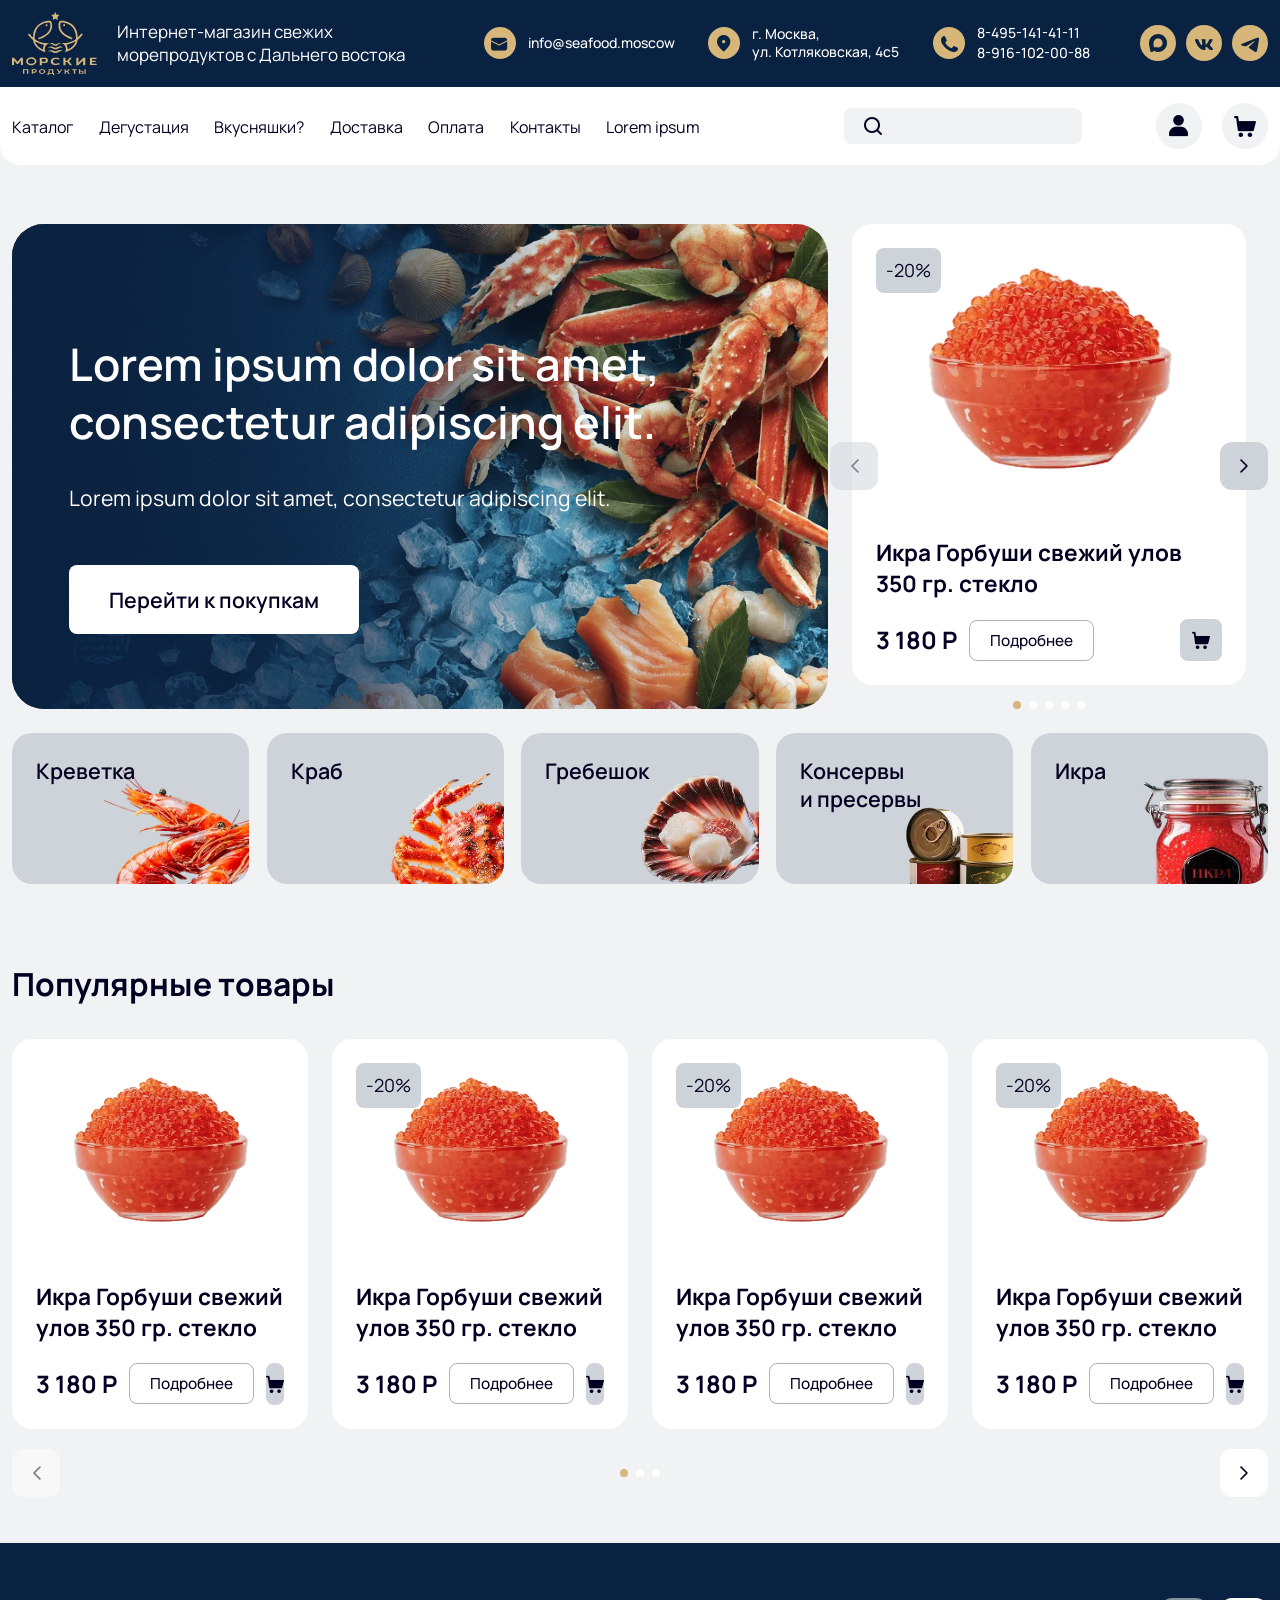
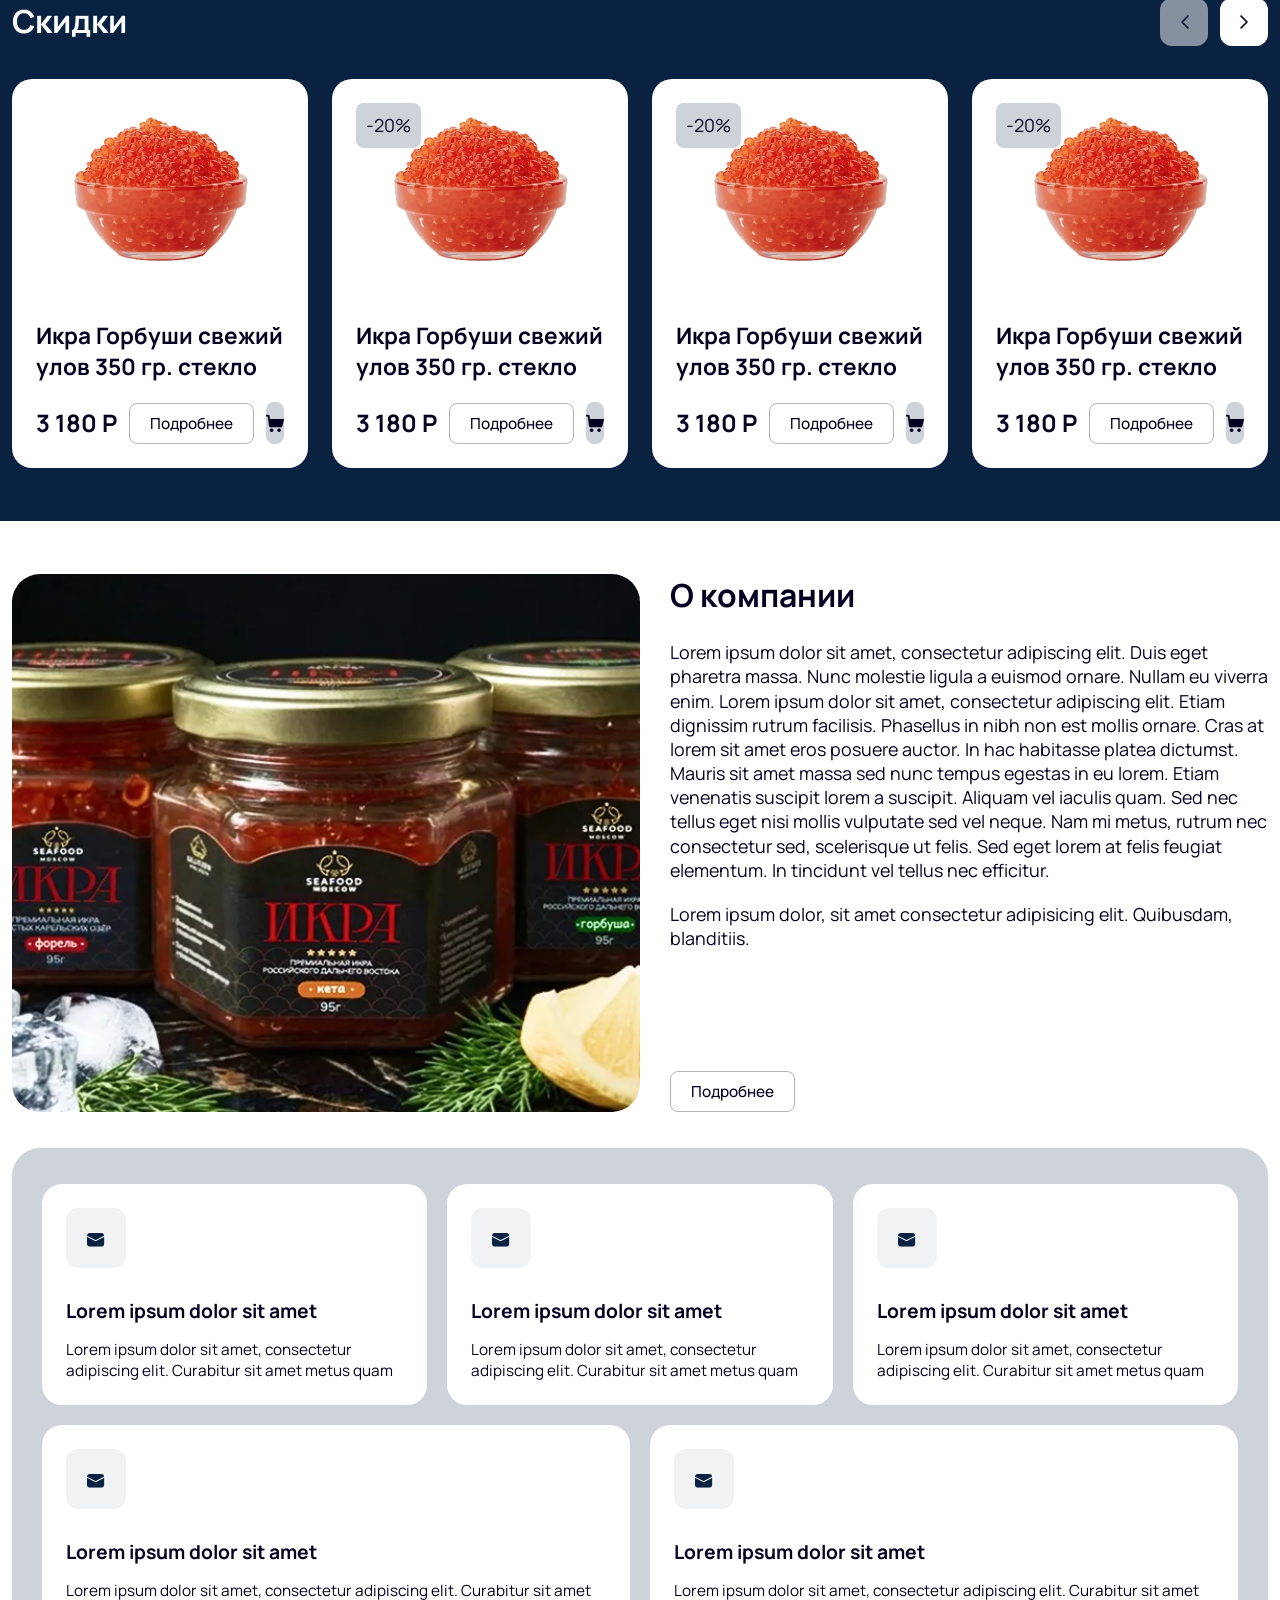
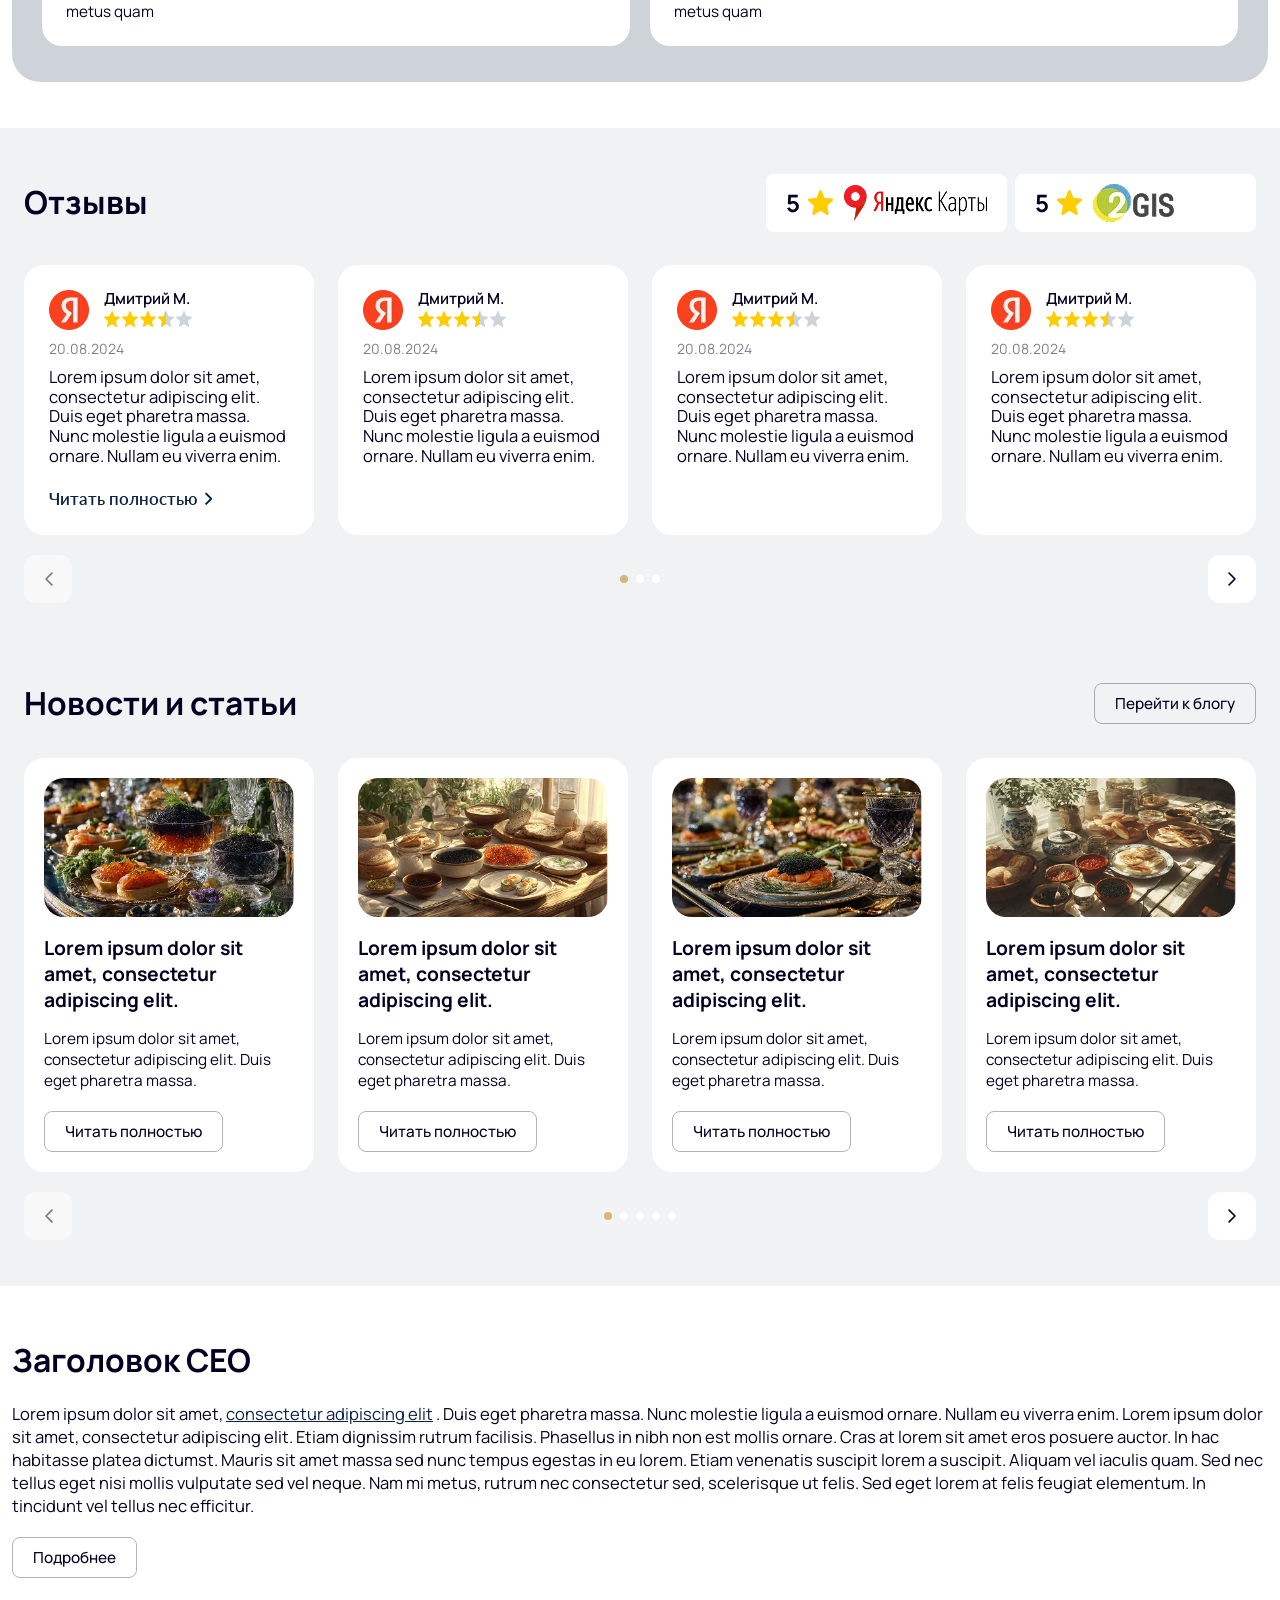
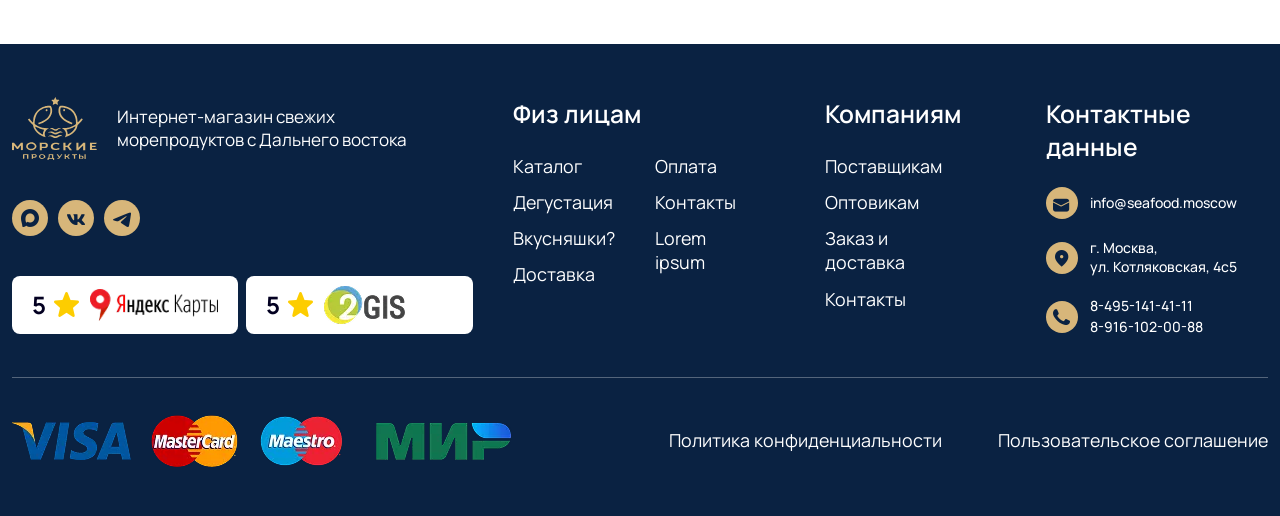
==== index.html @ 981cd078 "Add files via upload" ====
<!doctype html>
<html lang="ru">
	<head>
		<meta charset="UTF-8">
		<meta name="viewport" content="width=device-width, initial-scale=1.0">
		<link rel="preload" href="./assets/fonts/Manrope-SemiBold.woff2" as="font" type="font/woff2" crossorigin="anonymous">
		<link rel="preload" href="./assets/fonts/Manrope-Regular.woff2" as="font" type="font/woff2" crossorigin="anonymous">
		<link rel="preload" href="./assets/fonts/Manrope-Medium.woff2" as="font" type="font/woff2" crossorigin="anonymous">
		<link rel="preload" href="./assets/fonts/Manrope-Bold.woff2" as="font" type="font/woff2" crossorigin="anonymous">
		<link rel="preload" href="./assets/fonts/Lato-Semibold.woff2" as="font" type="font/woff2" crossorigin="anonymous">
		<link rel="shortcut icon" href="assets/img/favicon.ico">
		<title>Главная</title>
		<script type="module" crossorigin="" src="./js/index.min.js?v=1778960712643"></script>
		<link rel="stylesheet" crossorigin="" href="./css/index.min.css?v=1778960712643">
	</head>
	<body>
		<div class="wrapper">
			<header data-fls-header="" class="header">
				<div class="header__top">
					<div class="header__container">
						<a href="index.html" class="header__logo">
							<img src="./assets/img/logo.svg" alt="Морские Продукты">
							<p>
								Интернет-магазин свежих
								<br>
								морепродуктов с Дальнего востока
							</p>
						</a>
						<div class="header__info-wrapper" data-fls-dynamic=".menu__body, 1250, 1">
							<div data-fls-infoblock="" class="header__info-block info-block">
								<div class="info-block__icon --icon-mail"></div>
								<div class="info-block__text">
									<a href="mailto:info@seafood.moscow">info@seafood.moscow</a>
								</div>
							</div>
							<div data-fls-infoblock="" class="header__info-block info-block">
								<div class="info-block__icon --icon-location"></div>
								<div class="info-block__text">
									<a href="#" target="_blank">
										г. Москва,
										<br>
										ул. Котляковская, 4с5
									</a>
								</div>
							</div>
							<div data-fls-infoblock="" class="header__info-block info-block">
								<div class="info-block__icon --icon-phone"></div>
								<div class="info-block__text">
									<a href="tel:84951414111">8-495-141-41-11</a>
									<a href="tel:89161020088">8-916-102-00-88</a>
								</div>
							</div>
						</div>
						<div data-fls-socials="" class="header__socials socials">
							<a href="#" target="_blank" class="socials__social --icon-max"></a>
							<a href="#" target="_blank" class="socials__social --icon-vk"></a>
							<a href="#" target="_blank" class="socials__social --icon-tg"></a>
						</div>
					</div>
				</div>
				<div class="header__bottom">
					<div class="header__container">
						<div class="header__menu menu">
							<button data-fls-menu="" type="button" class="menu__icon icon-menu">
								<span></span>
							</button>
							<nav class="menu__body">
								<ul class="menu__list">
									<li class="menu__item">
										<a href="#" class="menu__link">Каталог</a>
									</li>
									<li class="menu__item">
										<a href="#" class="menu__link">Дегустация</a>
									</li>
									<li class="menu__item">
										<a href="#" class="menu__link">Вкусняшки?</a>
									</li>
									<li class="menu__item">
										<a href="#" class="menu__link">Доставка</a>
									</li>
									<li class="menu__item">
										<a href="#" class="menu__link">Оплата</a>
									</li>
									<li class="menu__item">
										<a href="#" class="menu__link">Контакты</a>
									</li>
									<li class="menu__item">
										<a href="#" class="menu__link">Lorem ipsum</a>
									</li>
								</ul>
							</nav>
						</div>
						<form action="#" class="header__search">
							<button class="header__search-btn --icon-search"></button>
							<input data-fls-input="" autocomplete="off" type="text" name="form[]" data-error="" placeholder="" class="header__search-input">
						</form>
						<div class="header__user-wrapper">
							<a href="#" class="header__user-button --icon-user"></a>
							<a href="#" class="header__user-button --icon-cart"></a>
						</div>
					</div>
				</div>
			</header>
			<main class="page page--home">
				<div class="page__container">
					<section class="hero">
						<div class="hero__top">
							<div class="hero__main">
								<p class="hero__title">Lorem ipsum dolor sit amet, consectetur adipiscing elit.</p>
								<p>Lorem ipsum dolor sit amet, consectetur adipiscing elit.</p>
								<a href="#" data-fls-button="" class="hero__btn button" data-fls-popup-link="order">Перейти к покупкам</a>
							</div>
							<div class="hero__slider-wrapper">
								<div data-fls-slider="" class="hero__slider">
									<div class="hero__swiper">
										<div data-fls-slidecard="" class="slide-card">
											<div class="slide-card__img-block">
												<p class="slide-card__sale">-20%</p>
												<picture>
													<img alt="Икра Горбуши свежий улов 350 гр. стекло" src="./assets/img/item.webp">
												</picture>
											</div>
											<a href="#" class="slide-card__title">Икра Горбуши свежий улов 350 гр. стекло</a>
											<div class="slide-card__bottom">
												<p class="slide-card__price">3 180 Р</p>
												<a href="#" data-fls-button="" class="slide-card__button button-small">Подробнее</a>
												<a href="#" class="slide-card__cart --icon-cart"></a>
											</div>
										</div>
										<div data-fls-slidecard="" class="slide-card">
											<div class="slide-card__img-block">
												<p class="slide-card__sale">-20%</p>
												<picture>
													<img alt="Икра Горбуши свежий улов 350 гр. стекло" src="./assets/img/item.webp">
												</picture>
											</div>
											<a href="#" class="slide-card__title">Икра Горбуши свежий улов 350 гр. стекло</a>
											<div class="slide-card__bottom">
												<p class="slide-card__price">3 180 Р</p>
												<a href="#" data-fls-button="" class="slide-card__button button-small">Подробнее</a>
												<a href="#" class="slide-card__cart --icon-cart"></a>
											</div>
										</div>
										<div data-fls-slidecard="" class="slide-card">
											<div class="slide-card__img-block">
												<p class="slide-card__sale">-20%</p>
												<picture>
													<img alt="Икра Горбуши свежий улов 350 гр. стекло" src="./assets/img/item.webp">
												</picture>
											</div>
											<a href="#" class="slide-card__title">Икра Горбуши свежий улов 350 гр. стекло</a>
											<div class="slide-card__bottom">
												<p class="slide-card__price">3 180 Р</p>
												<a href="#" data-fls-button="" class="slide-card__button button-small">Подробнее</a>
												<a href="#" class="slide-card__cart --icon-cart"></a>
											</div>
										</div>
										<div data-fls-slidecard="" class="slide-card">
											<div class="slide-card__img-block">
												<p class="slide-card__sale">-20%</p>
												<picture>
													<img alt="Икра Горбуши свежий улов 350 гр. стекло" src="./assets/img/item.webp">
												</picture>
											</div>
											<a href="#" class="slide-card__title">Икра Горбуши свежий улов 350 гр. стекло</a>
											<div class="slide-card__bottom">
												<p class="slide-card__price">3 180 Р</p>
												<a href="#" data-fls-button="" class="slide-card__button button-small">Подробнее</a>
												<a href="#" class="slide-card__cart --icon-cart"></a>
											</div>
										</div>
										<div data-fls-slidecard="" class="slide-card">
											<div class="slide-card__img-block">
												<p class="slide-card__sale">-20%</p>
												<picture>
													<img alt="Икра Горбуши свежий улов 350 гр. стекло" src="./assets/img/item.webp">
												</picture>
											</div>
											<a href="#" class="slide-card__title">Икра Горбуши свежий улов 350 гр. стекло</a>
											<div class="slide-card__bottom">
												<p class="slide-card__price">3 180 Р</p>
												<a href="#" data-fls-button="" class="slide-card__button button-small">Подробнее</a>
												<a href="#" class="slide-card__cart --icon-cart"></a>
											</div>
										</div>
									</div>
									<div data-fls-pagination="" class="pagination hero__pagination"></div>
								</div>
								<div class="hero__slider-buttons-wrapper">
									<button data-fls-button="" type="button" class="arrow-button arrow-button--prev hero__slider-btn-prev --icon-arrow"></button>
									<button data-fls-button="" type="button" class="arrow-button hero__slider-btn-next --icon-arrow"></button>
								</div>
							</div>
						</div>
						<div class="hero__bottom">
							<a href="#" class="hero__bottom-block">
								<p>Креветка</p>
								<picture>
									<img alt="Креветка" src="./assets/img/heroCatalog/1.webp">
								</picture>
							</a>
							<a href="#" class="hero__bottom-block">
								<p>Краб</p>
								<picture>
									<img alt="Краб" src="./assets/img/heroCatalog/2.webp">
								</picture>
							</a>
							<a href="#" class="hero__bottom-block">
								<p>Гребешок</p>
								<picture>
									<img alt="Гребешок" src="./assets/img/heroCatalog/3.webp">
								</picture>
							</a>
							<a href="#" class="hero__bottom-block">
								<p>
									Консервы
									<br>
									и пресервы
								</p>
								<picture>
									<img alt="Консервы и пресервы" src="./assets/img/heroCatalog/4.webp">
								</picture>
							</a>
							<a href="#" class="hero__bottom-block">
								<p>Икра</p>
								<picture>
									<img alt="Икра" src="./assets/img/heroCatalog/5.webp">
								</picture>
							</a>
						</div>
					</section>
					<section class="slider slider--100">
						<p class="title">Популярные товары</p>
						<div class="slider__main">
							<div data-fls-slider="" class="slider__slider">
								<div class="slider__swiper">
									<div data-fls-slidecard="" class="slide-card">
										<div class="slide-card__img-block">
											<picture>
												<img alt="Икра Горбуши свежий улов 350 гр. стекло" src="./assets/img/item.webp">
											</picture>
										</div>
										<a href="#" class="slide-card__title">Икра Горбуши свежий улов 350 гр. стекло</a>
										<div class="slide-card__bottom">
											<p class="slide-card__price">3 180 Р</p>
											<a href="#" data-fls-button="" class="slide-card__button button-small">Подробнее</a>
											<a href="#" class="slide-card__cart --icon-cart"></a>
										</div>
									</div>
									<div data-fls-slidecard="" class="slide-card">
										<div class="slide-card__img-block">
											<p class="slide-card__sale">-20%</p>
											<picture>
												<img alt="Икра Горбуши свежий улов 350 гр. стекло" src="./assets/img/item.webp">
											</picture>
										</div>
										<a href="#" class="slide-card__title">Икра Горбуши свежий улов 350 гр. стекло</a>
										<div class="slide-card__bottom">
											<p class="slide-card__price">3 180 Р</p>
											<a href="#" data-fls-button="" class="slide-card__button button-small">Подробнее</a>
											<a href="#" class="slide-card__cart --icon-cart"></a>
										</div>
									</div>
									<div data-fls-slidecard="" class="slide-card">
										<div class="slide-card__img-block">
											<p class="slide-card__sale">-20%</p>
											<picture>
												<img alt="Икра Горбуши свежий улов 350 гр. стекло" src="./assets/img/item.webp">
											</picture>
										</div>
										<a href="#" class="slide-card__title">Икра Горбуши свежий улов 350 гр. стекло</a>
										<div class="slide-card__bottom">
											<p class="slide-card__price">3 180 Р</p>
											<a href="#" data-fls-button="" class="slide-card__button button-small">Подробнее</a>
											<a href="#" class="slide-card__cart --icon-cart"></a>
										</div>
									</div>
									<div data-fls-slidecard="" class="slide-card">
										<div class="slide-card__img-block">
											<p class="slide-card__sale">-20%</p>
											<picture>
												<img alt="Икра Горбуши свежий улов 350 гр. стекло" src="./assets/img/item.webp">
											</picture>
										</div>
										<a href="#" class="slide-card__title">Икра Горбуши свежий улов 350 гр. стекло</a>
										<div class="slide-card__bottom">
											<p class="slide-card__price">3 180 Р</p>
											<a href="#" data-fls-button="" class="slide-card__button button-small">Подробнее</a>
											<a href="#" class="slide-card__cart --icon-cart"></a>
										</div>
									</div>
									<div data-fls-slidecard="" class="slide-card">
										<div class="slide-card__img-block">
											<p class="slide-card__sale">-20%</p>
											<picture>
												<img alt="Икра Горбуши свежий улов 350 гр. стекло" src="./assets/img/item.webp">
											</picture>
										</div>
										<a href="#" class="slide-card__title">Икра Горбуши свежий улов 350 гр. стекло</a>
										<div class="slide-card__bottom">
											<p class="slide-card__price">3 180 Р</p>
											<a href="#" data-fls-button="" class="slide-card__button button-small">Подробнее</a>
											<a href="#" class="slide-card__cart --icon-cart"></a>
										</div>
									</div>
									<div data-fls-slidecard="" class="slide-card">
										<div class="slide-card__img-block">
											<p class="slide-card__sale">-20%</p>
											<picture>
												<img alt="Икра Горбуши свежий улов 350 гр. стекло" src="./assets/img/item.webp">
											</picture>
										</div>
										<a href="#" class="slide-card__title">Икра Горбуши свежий улов 350 гр. стекло</a>
										<div class="slide-card__bottom">
											<p class="slide-card__price">3 180 Р</p>
											<a href="#" data-fls-button="" class="slide-card__button button-small">Подробнее</a>
											<a href="#" class="slide-card__cart --icon-cart"></a>
										</div>
									</div>
								</div>
								<div data-fls-pagination="" class="pagination slider__pagination"></div>
								<div class="slider__slider-buttons-wrapper">
									<button data-fls-button="" type="button" class="arrow-button arrow-button--prev slider__slider-btn-prev --icon-arrow"></button>
									<button data-fls-button="" type="button" class="arrow-button slider__slider-btn-next --icon-arrow"></button>
								</div>
							</div>
						</div>
					</section>
				</div>
				<section class="slider slider--blue slider--60">
					<div class="slider__container">
						<div class="slider__top-wrapper">
							<p class="title">Скидки</p>
							<div class="slider__slider-buttons-wrapper">
								<button data-fls-button="" type="button" class="arrow-button arrow-button--gold arrow-button--prev slider__slider-btn-prev --icon-arrow"></button>
								<button data-fls-button="" type="button" class="arrow-button arrow-button--gold slider__slider-btn-next --icon-arrow"></button>
							</div>
						</div>
						<div class="slider__main">
							<div data-fls-slider="" class="slider__slider">
								<div class="slider__swiper">
									<div data-fls-slidecard="" class="slide-card">
										<div class="slide-card__img-block">
											<picture>
												<img alt="Икра Горбуши свежий улов 350 гр. стекло" src="./assets/img/item.webp">
											</picture>
										</div>
										<a href="#" class="slide-card__title">Икра Горбуши свежий улов 350 гр. стекло</a>
										<div class="slide-card__bottom">
											<p class="slide-card__price">3 180 Р</p>
											<a href="#" data-fls-button="" class="slide-card__button button-small">Подробнее</a>
											<a href="#" class="slide-card__cart --icon-cart"></a>
										</div>
									</div>
									<div data-fls-slidecard="" class="slide-card">
										<div class="slide-card__img-block">
											<p class="slide-card__sale">-20%</p>
											<picture>
												<img alt="Икра Горбуши свежий улов 350 гр. стекло" src="./assets/img/item.webp">
											</picture>
										</div>
										<a href="#" class="slide-card__title">Икра Горбуши свежий улов 350 гр. стекло</a>
										<div class="slide-card__bottom">
											<p class="slide-card__price">3 180 Р</p>
											<a href="#" data-fls-button="" class="slide-card__button button-small">Подробнее</a>
											<a href="#" class="slide-card__cart --icon-cart"></a>
										</div>
									</div>
									<div data-fls-slidecard="" class="slide-card">
										<div class="slide-card__img-block">
											<p class="slide-card__sale">-20%</p>
											<picture>
												<img alt="Икра Горбуши свежий улов 350 гр. стекло" src="./assets/img/item.webp">
											</picture>
										</div>
										<a href="#" class="slide-card__title">Икра Горбуши свежий улов 350 гр. стекло</a>
										<div class="slide-card__bottom">
											<p class="slide-card__price">3 180 Р</p>
											<a href="#" data-fls-button="" class="slide-card__button button-small">Подробнее</a>
											<a href="#" class="slide-card__cart --icon-cart"></a>
										</div>
									</div>
									<div data-fls-slidecard="" class="slide-card">
										<div class="slide-card__img-block">
											<p class="slide-card__sale">-20%</p>
											<picture>
												<img alt="Икра Горбуши свежий улов 350 гр. стекло" src="./assets/img/item.webp">
											</picture>
										</div>
										<a href="#" class="slide-card__title">Икра Горбуши свежий улов 350 гр. стекло</a>
										<div class="slide-card__bottom">
											<p class="slide-card__price">3 180 Р</p>
											<a href="#" data-fls-button="" class="slide-card__button button-small">Подробнее</a>
											<a href="#" class="slide-card__cart --icon-cart"></a>
										</div>
									</div>
									<div data-fls-slidecard="" class="slide-card">
										<div class="slide-card__img-block">
											<p class="slide-card__sale">-20%</p>
											<picture>
												<img alt="Икра Горбуши свежий улов 350 гр. стекло" src="./assets/img/item.webp">
											</picture>
										</div>
										<a href="#" class="slide-card__title">Икра Горбуши свежий улов 350 гр. стекло</a>
										<div class="slide-card__bottom">
											<p class="slide-card__price">3 180 Р</p>
											<a href="#" data-fls-button="" class="slide-card__button button-small">Подробнее</a>
											<a href="#" class="slide-card__cart --icon-cart"></a>
										</div>
									</div>
									<div data-fls-slidecard="" class="slide-card">
										<div class="slide-card__img-block">
											<p class="slide-card__sale">-20%</p>
											<picture>
												<img alt="Икра Горбуши свежий улов 350 гр. стекло" src="./assets/img/item.webp">
											</picture>
										</div>
										<a href="#" class="slide-card__title">Икра Горбуши свежий улов 350 гр. стекло</a>
										<div class="slide-card__bottom">
											<p class="slide-card__price">3 180 Р</p>
											<a href="#" data-fls-button="" class="slide-card__button button-small">Подробнее</a>
											<a href="#" class="slide-card__cart --icon-cart"></a>
										</div>
									</div>
								</div>
							</div>
						</div>
					</div>
				</section>
				<div class="white-bg">
					<div class="page__container">
						<section class="about">
							<div class="about__img-block">
								<picture>
									<source media="(max-width: 600px)" srcset="./assets/img/aboutBg-600.webp" type="image/webp">
									<img alt="О компании" src="./assets/img/aboutBg.webp">
								</picture>
							</div>
							<div class="about__main">
								<p class="title">О компании</p>
								<div class="about__text">
									<p>
										Lorem ipsum dolor sit amet, consectetur adipiscing elit. Duis eget pharetra massa. Nunc molestie
							ligula a euismod
							ornare. Nullam eu viverra enim. Lorem ipsum dolor sit amet, consectetur adipiscing elit. Etiam
							dignissim rutrum
							facilisis. Phasellus in nibh non est mollis ornare. Cras at lorem sit amet eros posuere auctor. In
							hac
							habitasse platea
							dictumst. Mauris sit amet massa sed nunc tempus egestas in eu lorem. Etiam venenatis suscipit lorem
							a
							suscipit. Aliquam
							vel iaculis quam. Sed nec tellus eget nisi mollis vulputate sed vel neque. Nam mi metus, rutrum nec
							consectetur sed,
							scelerisque ut felis. Sed eget lorem at felis feugiat elementum. In tincidunt vel tellus nec
							efficitur.
									</p>
									<p>
										Lorem ipsum dolor, sit amet consectetur adipisicing elit. Quibusdam, blanditiis.
									</p>
								</div>
								<a href="#" data-fls-button="" class="about__btn button-small">Подробнее</a>
							</div>
						</section>
						<section class="info-blocks">
							<div class="info-blocks__block">
								<div class="info-blocks__icon --icon-mail"></div>
								<p class="info-blocks__title">Lorem ipsum dolor sit amet</p>
								<p class="info-blocks__text">
									Lorem ipsum dolor sit amet, consectetur adipiscing elit. Curabitur sit amet metus quam
								</p>
							</div>
							<div class="info-blocks__block">
								<div class="info-blocks__icon --icon-mail"></div>
								<p class="info-blocks__title">Lorem ipsum dolor sit amet</p>
								<p class="info-blocks__text">
									Lorem ipsum dolor sit amet, consectetur adipiscing elit. Curabitur sit amet metus quam
								</p>
							</div>
							<div class="info-blocks__block">
								<div class="info-blocks__icon --icon-mail"></div>
								<p class="info-blocks__title">Lorem ipsum dolor sit amet</p>
								<p class="info-blocks__text">
									Lorem ipsum dolor sit amet, consectetur adipiscing elit. Curabitur sit amet metus quam
								</p>
							</div>
							<div class="info-blocks__block">
								<div class="info-blocks__icon --icon-mail"></div>
								<p class="info-blocks__title">Lorem ipsum dolor sit amet</p>
								<p class="info-blocks__text">
									Lorem ipsum dolor sit amet, consectetur adipiscing elit. Curabitur sit amet metus quam
								</p>
							</div>
							<div class="info-blocks__block">
								<div class="info-blocks__icon --icon-mail"></div>
								<p class="info-blocks__title">Lorem ipsum dolor sit amet</p>
								<p class="info-blocks__text">
									Lorem ipsum dolor sit amet, consectetur adipiscing elit. Curabitur sit amet metus quam
								</p>
							</div>
						</section>
					</div>
				</div>
				<div class="page__container">
					<section class="slider slider--60">
						<div class="slider__container">
							<div class="slider__top-wrapper">
								<p class="title">Отзывы</p>
								<div class="reviews-general">
									<div class="reviews-general__block">
										<p class="reviews-general__rating --icon-star">5</p>
										<div class="reviews-general__logo">
											<picture>
												<img alt="yandex" src="./assets/img/yandexBig.webp">
											</picture>
										</div>
									</div>
									<div class="reviews-general__block">
										<p class="reviews-general__rating --icon-star">5</p>
										<div class="reviews-general__logo">
											<picture>
												<img alt="2gis" src="./assets/img/2gis.webp">
											</picture>
										</div>
									</div>
								</div>
							</div>
							<div class="slider__main">
								<div data-fls-slider="" class="slider__slider">
									<div class="slider__swiper">
										<div data-fls-review="" class="review-block">
											<div class="review-block__top">
												<div class="review-block__name-wrapper">
													<div class="review-block__logo">
														<picture>
															<img alt="Yandex" src="./assets/img/yandex.webp">
														</picture>
													</div>
													<div class="review-block__name-stars">
														<p class="review-block__name">Дмитрий М.</p>
														<div data-fls-rating="set" data-fls-rating-value="3.5" class="rating"></div>
													</div>
												</div>
												<p class="review-block__date">20.08.2024</p>
											</div>
											<div class="review-block__text">
												<p>
													Lorem ipsum dolor sit amet, consectetur adipiscing elit. Duis eget pharetra massa. Nunc
										molestie ligula a
										euismod
										ornare. Nullam eu viverra enim.
												</p>
											</div>
											<a href="#" class="review-block__btn --icon-arrow">Читать полностью</a>
										</div>
										<div data-fls-review="" class="review-block">
											<div class="review-block__top">
												<div class="review-block__name-wrapper">
													<div class="review-block__logo">
														<picture>
															<img alt="Yandex" src="./assets/img/yandex.webp">
														</picture>
													</div>
													<div class="review-block__name-stars">
														<p class="review-block__name">Дмитрий М.</p>
														<div data-fls-rating="set" data-fls-rating-value="3.5" class="rating"></div>
													</div>
												</div>
												<p class="review-block__date">20.08.2024</p>
											</div>
											<div class="review-block__text">
												<p>
													Lorem ipsum dolor sit amet, consectetur adipiscing elit. Duis eget pharetra massa. Nunc molestie ligula a
			euismod
			ornare. Nullam eu viverra enim.
												</p>
											</div>
										</div>
										<div data-fls-review="" class="review-block">
											<div class="review-block__top">
												<div class="review-block__name-wrapper">
													<div class="review-block__logo">
														<picture>
															<img alt="Yandex" src="./assets/img/yandex.webp">
														</picture>
													</div>
													<div class="review-block__name-stars">
														<p class="review-block__name">Дмитрий М.</p>
														<div data-fls-rating="set" data-fls-rating-value="3.5" class="rating"></div>
													</div>
												</div>
												<p class="review-block__date">20.08.2024</p>
											</div>
											<div class="review-block__text">
												<p>
													Lorem ipsum dolor sit amet, consectetur adipiscing elit. Duis eget pharetra massa. Nunc molestie ligula a
			euismod
			ornare. Nullam eu viverra enim.
												</p>
											</div>
										</div>
										<div data-fls-review="" class="review-block">
											<div class="review-block__top">
												<div class="review-block__name-wrapper">
													<div class="review-block__logo">
														<picture>
															<img alt="Yandex" src="./assets/img/yandex.webp">
														</picture>
													</div>
													<div class="review-block__name-stars">
														<p class="review-block__name">Дмитрий М.</p>
														<div data-fls-rating="set" data-fls-rating-value="3.5" class="rating"></div>
													</div>
												</div>
												<p class="review-block__date">20.08.2024</p>
											</div>
											<div class="review-block__text">
												<p>
													Lorem ipsum dolor sit amet, consectetur adipiscing elit. Duis eget pharetra massa. Nunc molestie ligula a
			euismod
			ornare. Nullam eu viverra enim.
												</p>
											</div>
										</div>
										<div data-fls-review="" class="review-block">
											<div class="review-block__top">
												<div class="review-block__name-wrapper">
													<div class="review-block__logo">
														<picture>
															<img alt="Yandex" src="./assets/img/yandex.webp">
														</picture>
													</div>
													<div class="review-block__name-stars">
														<p class="review-block__name">Дмитрий М.</p>
														<div data-fls-rating="set" data-fls-rating-value="3.5" class="rating"></div>
													</div>
												</div>
												<p class="review-block__date">20.08.2024</p>
											</div>
											<div class="review-block__text">
												<p>
													Lorem ipsum dolor sit amet, consectetur adipiscing elit. Duis eget pharetra massa. Nunc molestie ligula a
			euismod
			ornare. Nullam eu viverra enim.
												</p>
											</div>
										</div>
										<div data-fls-review="" class="review-block">
											<div class="review-block__top">
												<div class="review-block__name-wrapper">
													<div class="review-block__logo">
														<picture>
															<img alt="Yandex" src="./assets/img/yandex.webp">
														</picture>
													</div>
													<div class="review-block__name-stars">
														<p class="review-block__name">Дмитрий М.</p>
														<div data-fls-rating="set" data-fls-rating-value="3.5" class="rating"></div>
													</div>
												</div>
												<p class="review-block__date">20.08.2024</p>
											</div>
											<div class="review-block__text">
												<p>
													Lorem ipsum dolor sit amet, consectetur adipiscing elit. Duis eget pharetra massa. Nunc molestie ligula a
			euismod
			ornare. Nullam eu viverra enim.
												</p>
											</div>
										</div>
									</div>
									<div data-fls-pagination="" class="pagination slider__pagination"></div>
									<div class="slider__slider-buttons-wrapper">
										<button data-fls-button="" type="button" class="arrow-button arrow-button--prev slider__slider-btn-prev --icon-arrow"></button>
										<button data-fls-button="" type="button" class="arrow-button slider__slider-btn-next --icon-arrow"></button>
									</div>
								</div>
							</div>
						</div>
					</section>
					<section class="slider slider--100">
						<div class="slider__container">
							<div class="slider__top-wrapper">
								<p class="title">Новости и статьи</p>
								<a href="#" class="button-small">Перейти к блогу</a>
							</div>
							<div class="slider__main">
								<div data-fls-slider="" class="slider__slider">
									<div class="slider__swiper">
										<div data-fls-newsblock="" class="news-block">
											<div class="news-block__img">
												<picture>
													<img alt="1" src="./assets/img/news/1.webp">
												</picture>
											</div>
											<a href="#" class="news-block__title">Lorem ipsum dolor sit amet, consectetur adipiscing elit.</a>
											<p class="news-block__text">
												Lorem ipsum dolor sit amet, consectetur adipiscing elit. Duis eget pharetra massa.
											</p>
											<a href="#" class="news-block__btn button-small">Читать полностью</a>
										</div>
										<div data-fls-newsblock="" class="news-block">
											<div class="news-block__img">
												<picture>
													<img alt="2" src="./assets/img/news/2.webp">
												</picture>
											</div>
											<a href="#" class="news-block__title">Lorem ipsum dolor sit amet, consectetur adipiscing elit.</a>
											<p class="news-block__text">
												Lorem ipsum dolor sit amet, consectetur adipiscing elit. Duis eget pharetra massa.
											</p>
											<a href="#" class="news-block__btn button-small">Читать полностью</a>
										</div>
										<div data-fls-newsblock="" class="news-block">
											<div class="news-block__img">
												<picture>
													<img alt="3" src="./assets/img/news/3.webp">
												</picture>
											</div>
											<a href="#" class="news-block__title">Lorem ipsum dolor sit amet, consectetur adipiscing elit.</a>
											<p class="news-block__text">
												Lorem ipsum dolor sit amet, consectetur adipiscing elit. Duis eget pharetra massa.
											</p>
											<a href="#" class="news-block__btn button-small">Читать полностью</a>
										</div>
										<div data-fls-newsblock="" class="news-block">
											<div class="news-block__img">
												<picture>
													<img alt="4" src="./assets/img/news/4.webp">
												</picture>
											</div>
											<a href="#" class="news-block__title">Lorem ipsum dolor sit amet, consectetur adipiscing elit.</a>
											<p class="news-block__text">
												Lorem ipsum dolor sit amet, consectetur adipiscing elit. Duis eget pharetra massa.
											</p>
											<a href="#" class="news-block__btn button-small">Читать полностью</a>
										</div>
										<div data-fls-newsblock="" class="news-block">
											<div class="news-block__img">
												<picture>
													<img alt="1" src="./assets/img/news/1.webp">
												</picture>
											</div>
											<a href="#" class="news-block__title">Lorem ipsum dolor sit amet, consectetur adipiscing elit.</a>
											<p class="news-block__text">
												Lorem ipsum dolor sit amet, consectetur adipiscing elit. Duis eget pharetra massa.
											</p>
											<a href="#" class="news-block__btn button-small">Читать полностью</a>
										</div>
										<div data-fls-newsblock="" class="news-block">
											<div class="news-block__img">
												<picture>
													<img alt="2" src="./assets/img/news/2.webp">
												</picture>
											</div>
											<a href="#" class="news-block__title">Lorem ipsum dolor sit amet, consectetur adipiscing elit.</a>
											<p class="news-block__text">
												Lorem ipsum dolor sit amet, consectetur adipiscing elit. Duis eget pharetra massa.
											</p>
											<a href="#" class="news-block__btn button-small">Читать полностью</a>
										</div>
										<div data-fls-newsblock="" class="news-block">
											<div class="news-block__img">
												<picture>
													<img alt="3" src="./assets/img/news/3.webp">
												</picture>
											</div>
											<a href="#" class="news-block__title">Lorem ipsum dolor sit amet, consectetur adipiscing elit.</a>
											<p class="news-block__text">
												Lorem ipsum dolor sit amet, consectetur adipiscing elit. Duis eget pharetra massa.
											</p>
											<a href="#" class="news-block__btn button-small">Читать полностью</a>
										</div>
										<div data-fls-newsblock="" class="news-block">
											<div class="news-block__img">
												<picture>
													<img alt="4" src="./assets/img/news/4.webp">
												</picture>
											</div>
											<a href="#" class="news-block__title">Lorem ipsum dolor sit amet, consectetur adipiscing elit.</a>
											<p class="news-block__text">
												Lorem ipsum dolor sit amet, consectetur adipiscing elit. Duis eget pharetra massa.
											</p>
											<a href="#" class="news-block__btn button-small">Читать полностью</a>
										</div>
									</div>
									<div data-fls-pagination="" class="pagination slider__pagination"></div>
									<div class="slider__slider-buttons-wrapper">
										<button data-fls-button="" type="button" class="arrow-button arrow-button--prev slider__slider-btn-prev --icon-arrow"></button>
										<button data-fls-button="" type="button" class="arrow-button slider__slider-btn-next --icon-arrow"></button>
									</div>
								</div>
							</div>
						</div>
					</section>
				</div>
				<div class="white-bg">
					<div class="page__container">
						<section data-fls-showmore="items" class="seo">
							<div data-fls-showmore-content="2" class="seo__content">
								<h1>Заголовок СЕО</h1>
								<p>
									Lorem ipsum dolor sit amet,
									<a href="#">consectetur adipiscing elit</a>
									. Duis eget pharetra massa.
						Nunc molestie
						ligula a euismod
						ornare. Nullam eu viverra enim. Lorem ipsum dolor sit amet, consectetur adipiscing elit. Etiam
						dignissim rutrum
						facilisis. Phasellus in nibh non est mollis ornare. Cras at lorem sit amet eros posuere auctor. In hac
						habitasse platea
						dictumst. Mauris sit amet massa sed nunc tempus egestas in eu lorem. Etiam venenatis suscipit lorem a
						suscipit. Aliquam
						vel iaculis quam. Sed nec tellus eget nisi mollis vulputate sed vel neque. Nam mi metus, rutrum nec
						consectetur sed,
						scelerisque ut felis. Sed eget lorem at felis feugiat elementum. In tincidunt vel tellus nec
						efficitur.
								</p>
								<h2>Заголовок СЕО 2</h2>
								<p>
									Lorem ipsum dolor sit amet, consectetur adipiscing elit. Duis eget pharetra massa. Nunc molestie
						ligula a euismod
						ornare. Nullam eu viverra enim. Lorem ipsum dolor sit amet, consectetur adipiscing elit. Etiam
						dignissim rutrum
						facilisis. Phasellus in nibh non est mollis ornare. Cras at lorem sit amet eros posuere auctor. In hac
						habitasse platea
						dictumst. Mauris sit amet massa sed nunc tempus egestas in eu lorem. Etiam venenatis suscipit lorem a
						suscipit. Aliquam
						vel iaculis quam. Sed nec tellus eget nisi mollis vulputate sed vel neque. Nam mi metus, rutrum nec
						consectetur sed,
						scelerisque ut felis. Sed eget lorem at felis feugiat elementum. In tincidunt vel tellus nec
						efficitur.
								</p>
								<h3>Заголовок СЕО 3</h3>
								<p>
									Lorem ipsum dolor sit amet, consectetur adipiscing elit. Duis eget pharetra massa. Nunc molestie
						ligula a euismod
						ornare. Nullam eu viverra enim. Lorem ipsum dolor sit amet, consectetur adipiscing elit. Etiam
						dignissim rutrum
						facilisis. Phasellus in nibh non est mollis ornare. Cras at lorem sit amet eros posuere auctor. In hac
						habitasse platea
						dictumst. Mauris sit amet massa sed nunc tempus egestas in eu lorem. Etiam venenatis suscipit lorem a
						suscipit. Aliquam
						vel iaculis quam. Sed nec tellus eget nisi mollis vulputate sed vel neque. Nam mi metus, rutrum nec
						consectetur sed,
						scelerisque ut felis. Sed eget lorem at felis feugiat elementum. In tincidunt vel tellus nec
						efficitur.
								</p>
								<ul>
									<li>Lorem ipsum dolor sit amet consectetur adipisicing elit. Sunt, beatae.</li>
									<li>
										Praesentium nulla voluptatem eaque? Mollitia reiciendis consequatur praesentium natus minus!
									</li>
									<li>Atque officia vel esse reiciendis eius, reprehenderit corrupti totam quae.</li>
								</ul>
								<ol>
									<li>Lorem ipsum dolor sit amet consectetur adipisicing elit. Debitis, sint?</li>
									<li>
										Saepe praesentium iure cupiditate rerum maxime magni voluptatibus commodi tempora!
									</li>
									<li>Porro cum temporibus neque optio officiis vitae assumenda! Blanditiis, dolorem!</li>
								</ol>
							</div>
							<button hidden data-fls-showmore-button="" data-fls-button="" type="button" class="seo__more button-small">
								<span>Подробнее</span>
								<span>Скрыть</span>
							</button>
						</section>
					</div>
				</div>
			</main>
			<footer data-fls-footer="" class="footer">
				<div class="footer__container">
					<div class="footer__top">
						<div class="footer__left">
							<a href="#" class="footer__logo">
								<img src="./assets/img/logo.svg" alt="Морские Продукты">
								<p>
									Интернет-магазин свежих
									<br>
									морепродуктов с Дальнего востока
								</p>
							</a>
							<div data-fls-socials="" class="footer__socials socials">
								<a href="#" target="_blank" class="socials__social --icon-max"></a>
								<a href="#" target="_blank" class="socials__social --icon-vk"></a>
								<a href="#" target="_blank" class="socials__social --icon-tg"></a>
							</div>
							<div class="reviews-general">
								<div class="reviews-general__block">
									<p class="reviews-general__rating --icon-star">5</p>
									<div class="reviews-general__logo">
										<picture>
											<img alt="yandex" src="./assets/img/yandexBig.webp">
										</picture>
									</div>
								</div>
								<div class="reviews-general__block">
									<p class="reviews-general__rating --icon-star">5</p>
									<div class="reviews-general__logo">
										<picture>
											<img alt="2gis" src="./assets/img/2gis.webp">
										</picture>
									</div>
								</div>
							</div>
						</div>
						<nav class="footer__nav">
							<div class="footer__nav-col">
								<p class="footer__nav-title">Физ лицам</p>
								<div class="footer__nav-lists">
									<ul class="footer__nav-list">
										<li class="footer__nav-item">
											<a href="#" class="footer__nav-link">Каталог</a>
										</li>
										<li class="footer__nav-item">
											<a href="#" class="footer__nav-link">Дегустация</a>
										</li>
										<li class="footer__nav-item">
											<a href="#" class="footer__nav-link">Вкусняшки?</a>
										</li>
										<li class="footer__nav-item">
											<a href="#" class="footer__nav-link">Доставка</a>
										</li>
									</ul>
									<ul class="footer__nav-list">
										<li class="footer__nav-item">
											<a href="#" class="footer__nav-link">Оплата</a>
										</li>
										<li class="footer__nav-item">
											<a href="#" class="footer__nav-link">Контакты</a>
										</li>
										<li class="footer__nav-item">
											<a href="#" class="footer__nav-link">Lorem ipsum</a>
										</li>
									</ul>
								</div>
							</div>
							<div class="footer__nav-col">
								<p class="footer__nav-title">Компаниям</p>
								<ul class="footer__nav-list">
									<li class="footer__nav-item">
										<a href="#" class="footer__nav-link">Поставщикам</a>
									</li>
									<li class="footer__nav-item">
										<a href="#" class="footer__nav-link">Оптовикам</a>
									</li>
									<li class="footer__nav-item">
										<a href="#" class="footer__nav-link">Заказ и доставка</a>
									</li>
									<li class="footer__nav-item">
										<a href="#" class="footer__nav-link">Контакты</a>
									</li>
								</ul>
							</div>
							<div class="footer__nav-col">
								<p class="footer__nav-title">Контактные данные</p>
								<div class="footer__info-wrapper">
									<div class="footer__info-block info-block">
										<div class="info-block__icon --icon-mail"></div>
										<div class="info-block__text">
											<a href="mailto:info@seafood.moscow">info@seafood.moscow</a>
										</div>
									</div>
									<div class="footer__info-block info-block">
										<div class="info-block__icon --icon-location"></div>
										<div class="info-block__text">
											<a href="#" target="_blank">
												г. Москва,
												<br>
												ул. Котляковская, 4с5
											</a>
										</div>
									</div>
									<div class="footer__info-block info-block">
										<div class="info-block__icon --icon-phone"></div>
										<div class="info-block__text">
											<a href="tel:84951414111">8-495-141-41-11</a>
											<a href="tel:89161020088">8-916-102-00-88</a>
										</div>
									</div>
								</div>
							</div>
						</nav>
					</div>
					<div class="footer__bottom">
						<div class="footer__payments">
							<picture>
								<img alt="VISA" src="./assets/img/cards/1.webp">
							</picture>
							<picture>
								<img alt="MasterCard" src="./assets/img/cards/2.webp">
							</picture>
							<picture>
								<img alt="Maestro" src="./assets/img/cards/3.webp">
							</picture>
							<picture>
								<img alt="МИР" src="./assets/img/cards/4.webp">
							</picture>
						</div>
						<div class="footer__docs">
							<a href="#" class="footer__doc-link">Политика конфиденциальности</a>
							<a href="#" class="footer__doc-link">Пользовательское соглашение</a>
						</div>
					</div>
				</div>
			</footer>
		</div>
		<div data-fls-popup="order" aria-hidden="true" class="popup">
			<div data-fls-popup-wrapper="" class="popup__wrapper">
				<div data-fls-popup-body="" class="popup__body">
					<button data-fls-popup-close="" type="button" class="popup__close --icon-cross"></button>
					<div data-fls-popup-content="" class="popup__content">
						<div class="popup__img">
							<picture>
								<img alt="Заказать" src="./assets/img/popupImg.webp">
							</picture>
						</div>
						<div class="popup__main">
							<p class="popup__title">Заказать в один клик</p>
							<p class="popup__text">Lorem ipsum dolor sit amet, consectetur adipiscing elit.</p>
							<form action="#" class="popup__form" data-fls-form="ajax">
								<input data-fls-input="" autocomplete="off" type="text" name="form[]" required data-error="" placeholder="Введите ваше имя" class="popup__input input">
								<input data-fls-input="" autocomplete="off" type="text" name="form[]" required data-error="" placeholder="+7 (___) ___-__-__" data-fls-input-mask="+7 (999) 999-99-99" class="popup__input input">
								<label data-fls-checkbox="" class="popup__checkbox checkbox">
									<input required data-error="" class="checkbox__input" type="checkbox" value="1" name="form[]">
									<div class="checkbox__text">
										<p>
											Lorem ipsum dolor sit amet, consectetur
											<a href="#">adipiscing elit.</a>
										</p>
									</div>
								</label>
								<button type="submit" data-fls-button="" class="popup__btn button button--gold">В корзину</button>
							</form>
						</div>
					</div>
				</div>
			</div>
		</div>
	</body>
</html>
---- css/index.min.css ----
*{padding:0;margin:0;border:0}*,:after,:before{box-sizing:border-box}:after,:before{display:inline-block}body,html{height:100%}body{line-height:1;scrollbar-gutter:stable;-ms-text-size-adjust:100%;-moz-text-size-adjust:100%;-webkit-text-size-adjust:100%;-webkit-font-smoothing:antialiased;-moz-osx-font-smoothing:grayscale}button,input,textarea{font-family:inherit;font-size:inherit;line-height:inherit;color:inherit;background-color:transparent}input,textarea{width:100%}label{display:inline-block}button,option,select{cursor:pointer}a{display:inline-block;color:inherit;text-decoration:none}ul li{list-style:none}img{max-width:100%;height:auto;vertical-align:middle}h1,h2,h3,h4,h5,h6{font-weight:inherit;font-size:inherit}@font-face{font-family:Manrope;font-display:swap;src:url(../assets/fonts/Manrope-SemiBold.woff2) format("woff2");font-weight:600;font-style:normal}@font-face{font-family:Manrope;font-display:swap;src:url(../assets/fonts/Manrope-Regular.woff2) format("woff2");font-weight:400;font-style:normal}@font-face{font-family:Manrope;font-display:swap;src:url(../assets/fonts/Manrope-Medium.woff2) format("woff2");font-weight:500;font-style:normal}@font-face{font-family:Manrope;font-display:swap;src:url(../assets/fonts/Manrope-Bold.woff2) format("woff2");font-weight:700;font-style:normal}@font-face{font-family:Lato;font-display:swap;src:url(../assets/fonts/Lato-Semibold.woff2) format("woff2");font-weight:600;font-style:normal}@font-face{font-family:iconfont;font-display:swap;src:url(../assets/fonts/iconfont.woff2?b0fd1598f021709a7f0ad3983cae05e6) format("woff2")}[class*="--icon-"]:before{font-family:iconfont}[class*="--icon-vk"]:before{content:"\f101"}[class*="--icon-user"]:before{content:"\f102"}[class*="--icon-tg"]:before{content:"\f103"}[class*="--icon-star"]:before{content:"\f104"}[class*="--icon-shareStroke"]:before{content:"\f105"}[class*="--icon-share"]:before{content:"\f106"}[class*="--icon-search"]:before{content:"\f107"}[class*="--icon-phone"]:before{content:"\f108"}[class*="--icon-max"]:before{content:"\f109"}[class*="--icon-mail"]:before{content:"\f10a"}[class*="--icon-location"]:before{content:"\f10b"}[class*="--icon-likeStroke"]:before{content:"\f10c"}[class*="--icon-like"]:before{content:"\f10d"}[class*="--icon-cross"]:before{content:"\f10e"}[class*="--icon-check"]:before{content:"\f10f"}[class*="--icon-cart"]:before{content:"\f110"}[class*="--icon-arrow"]:before{content:"\f111"}body{background-color:#f1f2f4;color:#030021;min-width:20rem;font-family:Manrope;font-size:1.125rem}[data-fls-scrolllock] body{overflow:hidden;touch-action:none;overscroll-behavior:none}.wrapper{min-height:100%;display:flex;flex-direction:column;overflow:clip}.wrapper>main{flex:1 1 auto}.wrapper>*{min-width:0}[class*=__container]{max-width:112.125rem;margin:0 auto;padding-left:.75rem;padding-right:.75rem}.title{line-height:1.3611111111;font-weight:700}.white-bg{background-color:#fff}.reviews-general{display:grid;grid-template-columns:1fr 1fr;gap:.5rem}.reviews-general__block{background-color:#fff;border-radius:.5rem;padding:.625rem 1.25rem;display:flex;align-items:center;gap:.75rem}.reviews-general__rating{font-weight:700;font-size:1.5rem;display:flex;flex-direction:row-reverse;gap:.5rem}.reviews-general__rating:before{color:#fdcd00}.seo{padding-bottom:1.25rem}.seo__content{display:flex;flex-direction:column}.seo__content h1,.seo__content h2,.seo__content h3,.seo__content h4,.seo__content h5,.seo__content h6{font-weight:700;line-height:1.3611111111}.seo__content p{line-height:1.3888888889}.seo__content ol,.seo__content ul{line-height:1.375}.seo__content a{color:#0a2242;text-decoration:underline;transition:.2s}.seo__content ol li:not(:last-child),.seo__content ul li:not(:last-child){margin:0 0 .5rem}.seo__content ul li{display:flex;align-items:baseline;gap:.75rem}.seo__content ul li:before{content:"";border-radius:50%;flex-shrink:0;background-color:#d7b67a}.seo__content ol li{list-style-position:inside}.socials{gap:.625rem}.socials,.socials__social{display:flex;align-items:center}.socials__social{width:2.25rem;height:2.25rem;border-radius:50%;background-color:#d7b67a;justify-content:center;transition:.2s}.socials__social:before{font-size:1.125rem;color:#0a2242;transition:.2s}.socials__social.--icon-vk:before{margin-bottom:.25rem}.swiper{overflow:hidden}.swiper-initialized{touch-action:pan-y}.swiper-wrapper{width:100%;height:100%;box-sizing:content-box;display:flex;position:relative}.swiper-vertical .swiper-wrapper{flex-direction:column}.swiper-autoheight .swiper-wrapper{align-items:flex-start}.swiper-initialized .swiper-slide{flex-shrink:0}.swiper-android .swiper-slide,.swiper-android .swiper-wrapper{transform:translateZ(0)}.swiper-button-lock{display:none!important}.--showmore-active [data-fls-showmore-button] span,[data-fls-showmore-button] span:last-child{display:none}.--showmore-active [data-fls-showmore-button] span:last-child{display:block}.header{z-index:3;position:relative}.header:before{content:"";background-color:rgba(3,0,33,.5);position:absolute;width:100%;height:120vh;height:120svh;top:5rem;bottom:0;left:0;transition:.2s;opacity:0;visibility:hidden}[data-menu-open] .header:before{opacity:1;visibility:visible}.header__top{background-color:#0a2242;padding:.75rem 0}.header__top .header__container{display:flex;align-items:center;gap:2.5rem}.header__logo{display:flex;align-items:center;gap:1.25rem;flex-shrink:0;margin-right:auto}.header__logo img{height:auto;display:block}.header__logo p{line-height:1.35;color:#fff;margin:0;white-space:nowrap}.header__info-wrapper{display:flex;align-items:center}.header__info-block:first-child .info-block__icon:before{margin-bottom:.125rem}.header__bottom{position:relative;background-color:#fff;border-radius:0 0 1.25rem 1.25rem;padding:1rem 0}.header__bottom .header__container{display:flex;align-items:center;gap:1.25rem}[data-menu-open] .header__bottom{border-radius:0}.header__search{display:flex;align-items:center;background-color:#f1f2f4;border-radius:.5rem;height:3rem;padding:0 0 0 1.25rem;margin-left:auto;transition:border-color .2s ease}.header__search:focus-within{border-color:#d7b67a}.header__search-btn{background:none;border:none;padding:0;cursor:pointer;display:flex;align-items:center;justify-content:center;flex-shrink:0}.header__search-btn:before{font-size:1.125rem;transition:.2s}.header__search-input{background:none;border:none;outline:none;font-size:1rem;font-weight:600;padding:0 1.25rem 0 .625rem;width:100%;height:100%}.header__search-input::placeholder{color:rgba(3,0,33,.4)}.header__user-wrapper{display:flex;align-items:center;flex-shrink:0}.header__user-button{display:flex;align-items:center;justify-content:center;width:2.875rem;height:2.875rem;border-radius:50%;background-color:#f1f2f4;text-decoration:none;transition:.2s}.header__user-button:before{font-size:1.375rem;color:#030021;transition:.2s}.menu{display:flex;align-items:center}.menu__icon{display:none}.menu__list{display:flex;align-items:center}.menu__item,.menu__link{position:relative}.menu__link{color:#030021;text-decoration:none;transition:.2s}.menu__link:after{content:"";position:absolute;bottom:-.375rem;left:0;right:0;height:.125rem;background-color:#d7b67a;transform:scaleX(0);transform-origin:center;transition:transform .25s ease}.footer{background-color:#0a2242}.footer__top{display:flex;align-items:flex-start;justify-content:space-between;gap:2.5rem;padding-bottom:2.5rem}.footer__left{flex:0 1 30.75rem;display:flex;flex-direction:column}.footer__logo{display:flex;align-items:center;gap:1.25rem;text-decoration:none;flex-shrink:0}.footer__logo img{height:auto;display:block}.footer__logo p{line-height:1.35;color:#fff}.footer__nav{display:flex;align-items:flex-start}.footer__nav-col{display:flex;flex-direction:column}.footer__nav-title{line-height:1.3571428571;font-weight:600;color:#fff}.footer__nav-lists{display:flex;gap:2.5rem}.footer__nav-list{display:flex;flex-direction:column;gap:.75rem;list-style:none;margin:0;padding:0}.footer__nav-link{line-height:1.35;color:#fff;text-decoration:none;transition:.2s}.footer__info-wrapper{display:flex;flex-direction:column;gap:1.25rem}.footer__bottom{display:flex;align-items:center;justify-content:space-between;gap:1.5rem;border-top:.0625rem solid hsla(0,0%,100%,.3)}.footer__payments{display:flex;align-items:center;gap:1.25rem}.footer__payments img{min-width:0;flex:1 1 auto}.footer__docs{display:flex;align-items:center;flex-wrap:wrap;row-gap:.75rem}.footer__doc-link{line-height:1.35;color:#fff;transition:.2s}.rating{display:inline-block}.rating__items{display:inline-flex;align-items:center;gap:.125rem}.rating__item{flex:0 0 1rem;width:1rem;height:1rem;position:relative}.rating__item:before{font-size:1rem;color:#ced3d9;line-height:1;display:block}.rating__item--active:before{color:#fdcd00}.rating__item span{position:absolute;top:0;left:0;height:100%;overflow:hidden}.rating__item span:before{font-size:1rem;color:#fdcd00;line-height:1;display:block;white-space:nowrap}input[type=email],input[type=tel],input[type=text],textarea{-webkit-appearance:none;-moz-appearance:none;appearance:none}.input{width:100%;display:block;background-color:#f1f2f4;border-radius:.5rem;border:.125rem solid transparent;padding-left:1.5rem;padding-right:1.5rem;caret-color:inherit;outline:none;color:rgba(10,34,66,.5)}.input.--form-error{border:.125rem solid #bc1d00}.input[placeholder]:not([data-fls-placeholder-nohiden])::placeholder{color:rgba(10,34,66,.5);transition:opacity .1s}.input[placeholder]:not([data-fls-placeholder-nohiden]):focus::placeholder{opacity:0}textarea.input{resize:vertical;padding:0}.checkbox{display:inline-block;position:relative}.checkbox:not(:last-child){margin-bottom:.3125rem}.checkbox__input{position:absolute;width:0;height:0;opacity:0}.checkbox__input:checked+.checkbox__text:after{transform:scale(1)}.checkbox__text{cursor:pointer;position:relative;gap:.625rem;display:inline-flex;align-items:center}.checkbox__text p{color:rgba(10,34,66,.5)}.checkbox__text p a{font-weight:600;text-decoration:underline}.checkbox__text:before{content:"";border-radius:.1875rem;align-self:flex-start;flex:0 0 1rem;width:1rem;height:1rem;background-color:#f1f2f4}.checkbox__text:after{font-family:iconfont;content:"\f10f";transition:.2s;transform:scale(0);position:absolute;left:.25rem;top:.1875rem;font-size:.625rem;color:#0a2242}.checkbox.--form-error .checkbox__text p{color:#bc1d00}.button{font-weight:600;border-radius:.5rem;padding:1.5rem 2.5rem;transition:.2s}.button--gold{background-color:#d7b67a}.button-small{line-height:1.375;font-weight:500;padding:.5625rem 1.25rem;border:.0625rem solid rgba(3,0,33,.3);border-radius:.5rem;transition:.2s}.arrow-button{width:3rem;height:3rem;border-radius:.75rem;background-color:#fff;display:flex;align-items:center;justify-content:center;cursor:pointer;transition:.2s}.arrow-button.swiper-button-disabled{opacity:.5;pointer-events:none}.arrow-button:before{font-size:.875rem;color:#030021;transition:.2s}.arrow-button--prev:before{transform:rotate(180deg);display:block}.slide-card{display:flex;flex-direction:column;background-color:#fff;border-radius:1.25rem;padding:1.5rem}.slide-card__img-block{position:relative;flex:1;display:flex;align-items:center;justify-content:center;margin-bottom:1rem}.slide-card__img-block img{width:100%;aspect-ratio:376/275;object-fit:contain}.slide-card__sale{position:absolute;top:0;left:0;background-color:#ced3d9;border-radius:.5rem;padding:.625rem;font-size:1.125rem;line-height:1.3888888889}.slide-card__title{margin:1.25rem 0;line-height:1.375;font-weight:700;transition:.2s}.slide-card__bottom{display:flex;align-items:center;gap:.75rem}.slide-card__price{font-size:1.5rem;font-weight:700;white-space:nowrap}.slide-card__button{margin-right:auto}.slide-card__cart{width:2.625rem;height:2.625rem;border-radius:.5rem;background-color:#ced3d9;display:flex;align-items:center;justify-content:center;text-decoration:none;transition:.2s}.slide-card__cart:before{font-size:1.125rem;color:#030021;transition:.2s}.review-block{background-color:#fff;border-radius:1.25rem;padding:1.5625rem}.review-block__top{display:flex;flex-direction:column;gap:.75rem}.review-block__name-wrapper{display:flex;align-items:center;gap:.9375rem}.review-block__logo{width:2.5rem;height:2.5rem}.review-block__logo img{width:100%;height:100%}.review-block__name-stars{display:flex;flex-direction:column;gap:.25rem}.review-block__name{font-weight:600}.review-block__date{opacity:.5;font-size:.875rem}.review-block__text p{line-height:120%}.review-block__text p:not(:last-child){margin-bottom:.9375rem}.review-block__btn{display:flex;flex-direction:row-reverse;align-items:baseline;justify-content:flex-end;gap:.5rem;color:#0a2242;font-weight:600;font-family:Lato;line-height:120%}.review-block__btn:before{font-size:.75rem;transition:.2s}.pagination{display:flex;align-items:center;justify-content:center;gap:.5rem}.pagination .swiper-pagination-bullet{cursor:pointer;width:.5rem;height:.5rem;border-radius:50%;background-color:#fff;opacity:1;margin:0;transition:.25s}.pagination .swiper-pagination-bullet-active{background-color:#d7b67a}.news-block{background-color:#fff;border-radius:1.25rem}.news-block__img{border-radius:1.25rem;overflow:hidden;aspect-ratio:380/212}.news-block__img img{width:100%;height:100%;object-fit:cover}.news-block__title{font-weight:700;line-height:1.35;transition:.2s}.news-block__text{line-height:1.375}.news-block__btn{margin:1.25rem 0 0}.info-block{gap:.75rem}.info-block,.info-block__icon{display:flex;align-items:center}.info-block__icon{border-radius:50%;background-color:#d7b67a;justify-content:center;flex-shrink:0}.info-block__icon:before{font-size:1.0625rem;color:#0a2242}.info-block__text{display:flex;flex-direction:column;gap:.125rem}.info-block__text a{font-weight:500;line-height:1.35;color:#fff;white-space:nowrap;transition:.2s}.hero__main,.hero__top{position:relative;display:flex}.hero__main{flex:0 0 72%;background:url(../assets/img/heroBg.webp) 100%/cover no-repeat;border-radius:2rem;overflow:hidden;flex-direction:column;justify-content:flex-end}.hero__main:before{content:"";position:absolute;inset:0;background:linear-gradient(90deg,rgba(10,34,66,.92) 0,rgba(10,34,66,.75) 38%,rgba(10,34,66,.2) 65%,transparent);z-index:1}.hero__main>*{position:relative;z-index:2}.hero__main p{line-height:1.375;color:#fff}.hero p.hero__title{line-height:128%;font-weight:600;color:#fff;max-width:46.25rem}.hero__btn{align-self:flex-start;background-color:#fff;padding:1.5rem 2.5rem}.hero__slider-wrapper{min-width:0;position:relative;flex:1 1 100%;display:flex;flex-direction:column;padding-right:1.375rem}.hero__slider-wrapper .arrow-button{background-color:#ced3d9}.hero__slider{width:100%;overflow:hidden;flex:1;display:flex;flex-direction:column;position:relative}.hero__swiper{width:100%;flex:1}.hero__slider-buttons-wrapper{position:absolute;z-index:3;top:50%;transform:translateY(-50%);right:0;display:flex;justify-content:space-between;pointer-events:none}.hero__slider-btn-next,.hero__slider-btn-prev{pointer-events:all}.hero__pagination{margin-top:1rem}.hero__bottom{overflow:auto;display:flex;margin:1.5rem 0 0}.hero__bottom-block{flex:1;background-color:#ced3d9;border-radius:1.25rem;position:relative;overflow:hidden;display:flex;padding:1.5rem;height:9.4375rem;transition:.2s}.hero__bottom-block p{z-index:1;font-weight:600;line-height:1.3}.hero__bottom-block img{transform-origin:bottom right;position:absolute;right:0;bottom:0;object-fit:contain;flex-shrink:0}.slider__container{position:relative}.slider__top-wrapper{display:flex;align-items:center;justify-content:space-between;flex-wrap:wrap;gap:.75rem}.slider__main{position:relative;padding:0 0 1.25rem}.slider__pagination{margin:2.5rem 0 0}.slider__slider-buttons-wrapper{position:absolute;z-index:3;right:0;bottom:0;left:0;display:flex;justify-content:space-between;pointer-events:none}.slider__slider-buttons-wrapper .arrow-button:not(.swiper-button-disabled){pointer-events:all}.slider--blue{background-color:#0a2242}.slider--blue .title{color:#fff}.slider--blue .slider__main{padding:0}.slider--blue .slider__slider-buttons-wrapper{position:relative;gap:.75rem}.about{display:flex;gap:1.875rem}.about__img-block{position:relative;flex:0 0 50%;border-radius:1.75rem;overflow:hidden}.about__img-block img{position:absolute;top:0;left:0;width:100%;height:100%;object-fit:cover}.about__text{margin-bottom:1.5625rem}.about__text p{line-height:1.35}.about__text p:not(:last-child){margin-bottom:1.25rem}.info-blocks{background-color:#ced3d9;border-radius:1.75rem;display:grid;grid-template-columns:repeat(5,1fr);gap:1.25rem}.info-blocks__block{background-color:#fff;border-radius:1.25rem;padding:1.5rem}.info-blocks__icon{background-color:#f1f2f4;border-radius:.75rem;width:3.75rem;height:3.75rem;display:flex;justify-content:center;align-items:center}.info-blocks__icon:before{color:#0a2242}.info-blocks__title{line-height:1.35;font-weight:700}.info-blocks__text{line-height:1.375}body:after{content:"";background:rgba(10,34,66,.5);backdrop-filter:blur(1.25rem);position:fixed;width:100%;height:100%;top:0;left:0;opacity:0;transition:opacity .4s;pointer-events:none;z-index:149}[data-fls-popup-open] body:after{opacity:1}[data-fls-popup]{position:fixed;top:0;left:0;bottom:0;right:0;padding:1.875rem .625rem;transition:visibility .4s;visibility:hidden;pointer-events:none}[data-fls-popup][data-fls-popup-active]{z-index:150;visibility:visible;overflow:auto;pointer-events:auto}[data-fls-popup-active] [data-fls-popup-body]{visibility:visible;transform:scale(1)}[data-fls-popup-wrapper]{flex-direction:column;min-height:100%;flex:1 1 auto;width:100%;display:flex;justify-content:center;align-items:center}[data-fls-popup-body]{visibility:hidden;transform:scale(0);transition:transform .3s ease 0s,visibility .3s ease 0s;background-color:#fff;width:100%;max-width:70.625rem;border-radius:1.5rem;position:relative;overflow:hidden}[data-fls-popup-youtube-place] iframe{width:100%;aspect-ratio:16/9}.popup__close{position:absolute}.popup__close:before{font-size:.875rem}.popup__content{display:grid;grid-template-columns:1fr 1fr}.popup__img{position:relative}.popup__img img{position:absolute;width:100%;height:100%;top:0;left:0;object-fit:cover}.popup__title{margin:0 0 1.5rem;font-weight:600;line-height:128%}.popup__text{line-height:1.3888888889}.popup__form{margin:1.5rem 0 0}.popup__input{margin:0 0 .75rem}.popup__checkbox{margin:.75rem 0 0}.popup__btn{width:100%;margin:1.5rem 0 0}@media (max-width:109.375em){.hero__bottom-block:nth-child(4) img{scale:.8}}@media (max-width:92.5em){.hero__bottom-block img{scale:.9}.hero__bottom-block:nth-child(4) img{scale:.65}}@media (max-width:91.875em){.info-blocks{grid-template-columns:repeat(6,1fr)}.info-blocks .info-blocks__block:first-child,.info-blocks .info-blocks__block:nth-child(2),.info-blocks .info-blocks__block:nth-child(3){grid-column:span 2}.info-blocks .info-blocks__block:nth-child(4),.info-blocks .info-blocks__block:nth-child(5){grid-column:span 3}}@media (max-width:83.125em){.hero__main{flex:0 0 65%}}@media (max-width:80em){.header__socials{margin-left:.625rem}.header__search{height:2.25rem}.menu__link{font-size:1rem}.info-block__icon{width:2rem;height:2rem}.info-block__text a{font-size:.875rem}.hero__top{gap:1.5rem}.hero__slider-wrapper{padding-left:6.25e-8rem}.hero__slider-buttons-wrapper{left:-1.375rem}}@media (max-width:78.125em) and (any-hover:none){.menu__icon{cursor:default}}@media (max-width:78.125em){.header__info-wrapper{margin:2.5rem 0 0;gap:3.125rem;justify-content:center;flex-wrap:wrap}.header__info-block .info-block__text a{color:#030021}.menu__icon{display:block;position:relative;width:2.5rem;height:2.5rem;z-index:5;background-color:#d7b67a;border-radius:.5rem}.menu__icon span,.menu__icon:after,.menu__icon:before{content:"";transition:all .3s ease 0s;left:.75rem;position:absolute;width:1.125rem;height:.125rem;background-color:#0a2242}.menu__icon:before{top:.8125rem}.menu__icon:after{bottom:.8125rem}.menu__icon span{top:calc(50% - .0625rem)}[data-menu-open] .menu__icon span{width:0}[data-menu-open] .menu__icon:before{top:calc(50% - .0625rem);transform:rotate(-45deg)}[data-menu-open] .menu__icon:after{bottom:calc(50% - .0625rem);transform:rotate(45deg)}.menu__body{border-top:.0625rem solid rgba(10,34,66,.102);position:absolute;width:100%;left:0;top:100%;overflow:auto;padding:2.5rem .75rem;border-radius:0 0 2.5rem 2.5rem;background-color:#fff;transform:translateY(-200%);opacity:0;transition:.2s}[data-menu-open] .menu__body{transform:translateY(0);opacity:1}.menu__list{justify-content:center;gap:2.5rem;flex-wrap:wrap}.hero__slider-wrapper{padding:0 0 1.25rem}.hero__slider-wrapper .arrow-button{background-color:#fff}.hero__slider-buttons-wrapper{top:auto;left:0;transform:translateY(0);bottom:0}.hero__pagination{margin:2.75rem 0 0}}@media (max-width:75em){.hero__top{flex-direction:column}}@media (max-width:73.75em){.footer__top{flex-direction:column}.footer__left{width:100%;display:grid;grid-template-columns:1fr 1fr;flex:1 1 100%}.footer__left .reviews-general{max-width:30.875rem;grid-column:1/3}.footer__socials{justify-self:end}.footer__nav{width:100%;justify-content:space-between}}@media (max-width:71.25em){.footer__docs{flex-direction:column}}@media (max-width:62.5em){.menu__list{gap:1.5rem;justify-content:space-between}.hero__bottom-block{min-width:14.5625rem}.hero__bottom-block p{font-size:1.25rem}.about{flex-direction:column-reverse}.about__img-block img{position:relative}}@media (max-width:55em){.info-blocks{grid-template-columns:repeat(2,1fr)}.info-blocks .info-blocks__block:first-child,.info-blocks .info-blocks__block:nth-child(2),.info-blocks .info-blocks__block:nth-child(3),.info-blocks .info-blocks__block:nth-child(4){grid-column:span 1}.info-blocks .info-blocks__block:nth-child(5){grid-column:span 2}}@media (max-width:52.5em){.footer__payments{max-width:26rem}}@media (max-width:48.75em){.popup__content{display:flex;flex-direction:column-reverse}.popup__img{aspect-ratio:696/547}}@media (max-width:48em){.header__logo p{display:none}}@media (max-width:46.875em){.header__info-wrapper{justify-content:space-between;gap:.75rem}.footer__logo p{display:none}}@media (max-width:43.75em){.footer__bottom{flex-direction:column;align-items:flex-start}.footer__payments{max-width:100%}}@media (max-width:41.25em){.footer__nav{display:grid;grid-template-columns:auto auto}}@media (max-width:40.625em){.header__bottom .header__container{gap:.625rem}}@media (max-width:35.625em){.info-blocks{grid-template-columns:1fr}.info-blocks .info-blocks__block{grid-column:span 1!important}}@media (max-width:34.375em){.reviews-general{grid-template-columns:1fr}.footer__left .reviews-general{grid-template-columns:1fr 1fr}.footer__left .reviews-general p{font-size:1.25rem}}@media (max-width:28.75em){.header__info-wrapper{flex-direction:column;justify-content:flex-start;align-items:flex-start}}@media (max-width:25em){.footer__nav-lists{gap:1.25rem}}@media (max-width:23.75em){.footer__left .reviews-general .reviews-general__block{padding:.625rem .875rem}.footer__left .reviews-general p{font-size:1.125rem}.footer__left .reviews-general p:before{font-size:1rem}}@media (max-width:21.875em){.slide-card{padding:1.5rem .75rem}}@media (max-width:20em){.title{font-size:1.5rem}.white-bg{padding-bottom:1.25rem}.seo{margin-top:1.25rem;padding-top:2.5rem}.seo__content{gap:.75rem}.seo__content h1{font-size:1.5rem}.seo__content h2{font-size:1.25rem}.seo__content h3{font-size:1.125rem}.seo__content h4{font-size:1rem}.seo__content ol,.seo__content p,.seo__content ul{font-size:.875rem}.seo__content ul li:before{width:.25rem;height:.25rem}.seo__more{margin-top:.75rem}.header__logo img{width:4.1875rem}.header__search{width:10rem;margin-right:.375rem}.header__user-wrapper{gap:.75rem}.footer__top{padding-top:2.5rem}.footer__left{gap:1.75rem}.footer__logo img{width:4.1875rem}.footer__nav{gap:1.25rem}.footer__nav-title{margin-bottom:1rem;font-size:1.125rem}.footer__nav-link{font-size:.875rem}.footer__bottom{padding-top:1.75rem;padding-bottom:1.75rem}.footer__docs{column-gap:.75rem}.footer__doc-link{font-size:.875rem}.input{font-size:1rem;padding-top:.75rem;padding-bottom:.75rem}.checkbox__text p{font-size:.75rem}.button{font-size:1rem}.button-small{font-size:.875rem}.slide-card__title{font-size:1.25rem}.review-block__name{font-size:.875rem}.review-block__text{margin-top:.5rem}.review-block__text p{font-size:.875rem}.review-block__btn{margin-top:1.25rem;font-size:1rem}.news-block{padding:.75rem}.news-block__title{margin-top:.875rem;margin-bottom:.75rem;font-size:1.125rem}.news-block__text{font-size:.875rem}.hero{margin-top:1.25rem}.hero__main{padding-top:3.75rem;padding-bottom:12.5rem;padding-left:.9375rem;padding-right:.9375rem}.hero__main p{font-size:1rem;margin-bottom:2.5rem}.hero p.hero__title{font-size:1.75rem;margin-bottom:1.25rem}.hero__bottom{gap:.75rem}.slider--100{margin-top:2.5rem}.slider--60,.slider--80,.slider__main{margin-top:1.25rem}.slider--blue{padding-top:2.8125rem;padding-bottom:2.5rem}.about{padding-top:2.5rem}.about__text{margin-top:1.25rem}.about__text p{font-size:.875rem}.info-blocks{margin-top:1.75rem;padding-top:1.75rem;padding-bottom:1.75rem;padding-left:.75rem;padding-right:.75rem}.info-blocks__title{margin-top:1.5rem;margin-bottom:.75rem;font-size:1.125rem}.info-blocks__text{font-size:.875rem}.popup__close{top:1.125rem;right:1.125rem}.popup__main{padding-top:3rem;padding-bottom:2.25rem;padding-left:1.5rem;padding-right:1.5rem}.popup__title{font-size:1.5rem}.popup__text{font-size:1rem}}@media (min-width:20em) and (max-width:75em){.hero__main{padding-bottom:clamp(12.5rem,12.5rem + 0vw,12.5rem)}}@media (min-width:20em) and (max-width:112.125em){.title{font-size:clamp(1.5rem,1.337177747625rem + .8141112619vw,2.25rem)}.white-bg{padding-bottom:clamp(1.25rem,.70725915875rem + 2.7137042062vw,3.75rem)}.seo{margin-top:clamp(1.25rem,.70725915875rem + 2.7137042062vw,3.75rem);padding-top:clamp(2.5rem,2.228629579375rem + 1.3568521031vw,3.75rem)}.seo__content{gap:clamp(.75rem,.587177747625rem + .8141112619vw,1.5rem)}.seo__content h1{font-size:clamp(1.5rem,1.337177747625rem + .8141112619vw,2.25rem)}.seo__content h2{font-size:clamp(1.25rem,1.14145183175rem + .5427408412vw,1.75rem)}.seo__content h3{font-size:clamp(1.125rem,1.0435888738125rem + .4070556309vw,1.5rem)}.seo__content h4{font-size:clamp(1rem,.945725915875rem + .2713704206vw,1.25rem)}.seo__content p{font-size:clamp(.875rem,.820725915875rem + .2713704206vw,1.125rem)}.seo__content ol,.seo__content ul{font-size:clamp(.875rem,.8478629579375rem + .1356852103vw,1rem)}.seo__content ul li:before{width:clamp(.25rem,.195725915875rem + .2713704206vw,.5rem);height:clamp(.25rem,.195725915875rem + .2713704206vw,.5rem)}.seo__more{margin-top:clamp(.75rem,.587177747625rem + .8141112619vw,1.5rem)}.header__logo img{width:clamp(4.1875rem,3.807581411125rem + 1.8995929444vw,5.9375rem)}.header__search{width:clamp(10rem,8.37177747625625rem + 8.1411126187vw,17.5rem);margin-right:clamp(.375rem,-.62907055630625rem + 5.0203527815vw,5rem)}.header__user-wrapper{gap:clamp(.75rem,.587177747625rem + .8141112619vw,1.5rem)}.footer__top{padding-top:clamp(2.5rem,2.228629579375rem + 1.3568521031vw,3.75rem)}.footer__left{gap:clamp(1.75rem,1.49219810040625rem + 1.289009498vw,2.9375rem)}.footer__logo img{width:clamp(4.1875rem,3.807581411125rem + 1.8995929444vw,5.9375rem)}.footer__nav{gap:clamp(1.25rem,-.10685210311875rem + 6.7842605156vw,7.5rem)}.footer__nav-title{margin-bottom:clamp(1rem,.837177747625rem + .8141112619vw,1.75rem);font-size:clamp(1.125rem,.9893147896875rem + .6784260516vw,1.75rem)}.footer__nav-link{font-size:clamp(.875rem,.7935888738125rem + .4070556309vw,1.25rem)}.footer__bottom{padding-top:clamp(1.75rem,1.587177747625rem + .8141112619vw,2.5rem);padding-bottom:clamp(1.75rem,1.315807327rem + 2.170963365vw,3.75rem)}.footer__docs{column-gap:clamp(.75rem,-.172659430125rem + 4.6132971506vw,5rem)}.footer__doc-link{font-size:clamp(.875rem,.7935888738125rem + .4070556309vw,1.25rem)}.input{font-size:clamp(1rem,.945725915875rem + .2713704206vw,1.25rem);padding-top:clamp(.75rem,.64145183175rem + .5427408412vw,1.25rem);padding-bottom:clamp(.75rem,.64145183175rem + .5427408412vw,1.25rem)}.checkbox__text p{font-size:clamp(.75rem,.7228629579375rem + .1356852103vw,.875rem)}.button{font-size:clamp(1rem,.89145183175rem + .5427408412vw,1.5rem)}.button-small{font-size:clamp(.875rem,.8478629579375rem + .1356852103vw,1rem)}.slide-card__title{font-size:clamp(1.25rem,1.195725915875rem + .2713704206vw,1.5rem)}.review-block__name{font-size:clamp(.875rem,.8478629579375rem + .1356852103vw,1rem)}.review-block__text{margin-top:clamp(.5rem,.445725915875rem + .2713704206vw,.75rem)}.review-block__text p{font-size:clamp(.875rem,.820725915875rem + .2713704206vw,1.125rem)}.review-block__btn{margin-top:clamp(1.25rem,1.195725915875rem + .2713704206vw,1.5rem);font-size:clamp(1rem,.9728629579375rem + .1356852103vw,1.125rem)}.news-block{padding:clamp(.75rem,.587177747625rem + .8141112619vw,1.5rem)}.news-block__title{margin-top:clamp(.875rem,.7935888738125rem + .4070556309vw,1.25rem);margin-bottom:clamp(.75rem,.695725915875rem + .2713704206vw,1rem);font-size:clamp(1.125rem,1.0978629579375rem + .1356852103vw,1.25rem)}.news-block__text{font-size:clamp(.875rem,.8478629579375rem + .1356852103vw,1rem)}.hero{margin-top:clamp(1.25rem,.435888738125rem + 4.0705563094vw,5rem)}.hero__main{padding-top:clamp(3.75rem,3.16655359565625rem + 2.9172320217vw,6.4375rem);padding-left:clamp(.9375rem,.05554613296875rem + 4.4097693351vw,5rem);padding-right:clamp(.9375rem,.05554613296875rem + 4.4097693351vw,5rem)}.hero__main p{font-size:clamp(1rem,.89145183175rem + .5427408412vw,1.5rem);margin-bottom:clamp(2.5rem,2.228629579375rem + 1.3568521031vw,3.75rem)}.hero p.hero__title{font-size:clamp(1.75rem,1.3972184531875rem + 1.7639077341vw,3.375rem);margin-bottom:clamp(1.25rem,.978629579375rem + 1.3568521031vw,2.5rem)}.hero__bottom{gap:clamp(.75rem,.64145183175rem + .5427408412vw,1.25rem)}.slider--100{margin-top:clamp(2.5rem,1.685888738125rem + 4.0705563094vw,6.25rem)}.slider--60{margin-top:clamp(1.25rem,.70725915875rem + 2.7137042062vw,3.75rem)}.slider--80{margin-top:clamp(1.25rem,.435888738125rem + 4.0705563094vw,5rem)}.slider__main{margin-top:clamp(1.25rem,.978629579375rem + 1.3568521031vw,2.5rem)}.slider--blue{padding-top:clamp(2.8125rem,2.60897218453125rem + 1.0176390773vw,3.75rem);padding-bottom:clamp(2.5rem,2.228629579375rem + 1.3568521031vw,3.75rem)}.about{padding-top:clamp(2.5rem,2.228629579375rem + 1.3568521031vw,3.75rem)}.about__text{margin-top:clamp(1.25rem,1.195725915875rem + .2713704206vw,1.5rem)}.about__text p{font-size:clamp(.875rem,.7935888738125rem + .4070556309vw,1.25rem)}.info-blocks{margin-top:clamp(1.75rem,1.587177747625rem + .8141112619vw,2.5rem);padding-top:clamp(1.75rem,1.587177747625rem + .8141112619vw,2.5rem);padding-bottom:clamp(1.75rem,1.587177747625rem + .8141112619vw,2.5rem);padding-left:clamp(.75rem,.370081411125rem + 1.8995929444vw,2.5rem);padding-right:clamp(.75rem,.370081411125rem + 1.8995929444vw,2.5rem)}.info-blocks__title{margin-top:clamp(1.5rem,1.3643147896875rem + .6784260516vw,2.125rem);margin-bottom:clamp(.75rem,.695725915875rem + .2713704206vw,1rem);font-size:clamp(1.125rem,1.0978629579375rem + .1356852103vw,1.25rem)}.info-blocks__text{font-size:clamp(.875rem,.8478629579375rem + .1356852103vw,1rem)}.popup__close{top:clamp(1.125rem,1.03002035278125rem + .4748982361vw,1.5625rem);right:clamp(1.125rem,1.03002035278125rem + .4748982361vw,1.5625rem)}.popup__main{padding-top:clamp(3rem,2.511533242875rem + 2.4423337856vw,5.25rem);padding-bottom:clamp(2.25rem,1.381614654rem + 4.34192673vw,6.25rem);padding-left:clamp(1.5rem,1.2829036635rem + 1.0854816825vw,2.5rem);padding-right:clamp(1.5rem,1.16078697421875rem + 1.6960651289vw,3.0625rem)}.popup__title{font-size:clamp(1.5rem,1.337177747625rem + .8141112619vw,2.25rem)}.popup__text{font-size:clamp(1rem,.9728629579375rem + .1356852103vw,1.125rem)}}@media (min-width:46.875em) and (max-width:110.625em){.footer__logo p{font-size:clamp(.875rem,.59926470588125rem + .5882352941vw,1.25rem)}}@media (min-width:48em) and (max-width:110.625em){.header__logo p{font-size:clamp(.875rem,.5875748503rem + .5988023952vw,1.25rem)}}@media (min-width:62.5em) and (max-width:110.625em){.hero__bottom-block p{font-size:clamp(1.25rem,.925324675325rem + .5194805195vw,1.5rem)}.about__text{margin-bottom:clamp(6.25rem,1.623376623375rem + 7.4025974026vw,9.8125rem)}}@media (min-width:75em) and (max-width:110.625em){.hero__main{padding-bottom:clamp(4.375rem,.03289473684375rem + 5.7894736842vw,6.4375rem)}}@media (min-width:78.125em) and (max-width:110.625em){.header__info-wrapper{gap:clamp(2rem,-2.20673076923125rem + 5.3846153846vw,3.75rem)}.menu__list{gap:clamp(1.5rem,-2.40625rem + 5vw,3.125rem)}}@media (min-width:80em) and (max-width:110.625em){.header__socials{margin-left:clamp(.625rem,-14.06887755101875rem + 18.3673469388vw,6.25rem)}.menu__link{font-size:clamp(1rem,.3469387755125rem + .8163265306vw,1.25rem)}.info-block__icon{width:clamp(2rem,.69387755101875rem + 1.6326530612vw,2.5rem);height:clamp(2rem,.69387755101875rem + 1.6326530612vw,2.5rem)}.info-block__text a{font-size:clamp(.875rem,-.1045918367375rem + 1.2244897959vw,1.25rem)}.hero__top{gap:clamp(1.5rem,-1.43877551020625rem + 3.6734693878vw,2.625rem)}.hero__slider-wrapper{padding-left:clamp(6.25e-8rem,-3.59183650893125rem + 4.4897957143vw,1.375rem)}.hero__slider-buttons-wrapper{left:clamp(-1.375rem,-4.96683689795625rem + 4.4897961224vw,6.25e-8rem)}}@media (min-width:110.625em){.header__logo p{font-size:1.25rem}.header__info-wrapper{gap:3.75rem}.header__socials{margin-left:6.25rem}.menu__list{gap:3.125rem}.footer__logo p,.menu__link{font-size:1.25rem}.info-block__icon{width:2.5rem;height:2.5rem}.info-block__text a{font-size:1.25rem}.hero__top{gap:2.625rem}.hero__main{padding-bottom:6.4375rem}.hero__slider-wrapper{padding-left:1.375rem}.hero__slider-buttons-wrapper{left:6.25e-8rem}.hero__bottom-block p{font-size:1.5rem}.about__text{margin-bottom:9.8125rem}}@media (min-width:112.125em){.title{font-size:2.25rem}.white-bg{padding-bottom:3.75rem}.seo{margin-top:3.75rem;padding-top:3.75rem}.seo__content{gap:1.5rem}.seo__content h1{font-size:2.25rem}.seo__content h2{font-size:1.75rem}.seo__content h3{font-size:1.5rem}.seo__content h4{font-size:1.25rem}.seo__content p{font-size:1.125rem}.seo__content ol,.seo__content ul{font-size:1rem}.seo__content ul li:before{width:.5rem;height:.5rem}.seo__more{margin-top:1.5rem}.header__logo img{width:5.9375rem}.header__search{width:17.5rem;margin-right:5rem}.header__user-wrapper{gap:1.5rem}.footer__top{padding-top:3.75rem}.footer__left{gap:2.9375rem}.footer__logo img{width:5.9375rem}.footer__nav{gap:7.5rem}.footer__nav-title{margin-bottom:1.75rem;font-size:1.75rem}.footer__nav-link{font-size:1.25rem}.footer__bottom{padding-top:2.5rem;padding-bottom:3.75rem}.footer__docs{column-gap:5rem}.footer__doc-link,.input{font-size:1.25rem}.input{padding-top:1.25rem;padding-bottom:1.25rem}.checkbox__text p{font-size:.875rem}.button{font-size:1.5rem}.button-small{font-size:1rem}.slide-card__title{font-size:1.5rem}.review-block__name{font-size:1rem}.review-block__text{margin-top:.75rem}.review-block__text p{font-size:1.125rem}.review-block__btn{margin-top:1.5rem;font-size:1.125rem}.news-block{padding:1.5rem}.news-block__title{margin-top:1.25rem;margin-bottom:1rem;font-size:1.25rem}.news-block__text{font-size:1rem}.hero{margin-top:5rem}.hero__main{padding-top:6.4375rem;padding-left:5rem;padding-right:5rem}.hero__main p{font-size:1.5rem;margin-bottom:3.75rem}.hero p.hero__title{font-size:3.375rem;margin-bottom:2.5rem}.hero__bottom{gap:1.25rem}.slider--100{margin-top:6.25rem}.slider--60{margin-top:3.75rem}.slider--80{margin-top:5rem}.slider__main{margin-top:2.5rem}.slider--blue{padding-bottom:3.75rem}.about,.slider--blue{padding-top:3.75rem}.about__text{margin-top:1.5rem}.about__text p{font-size:1.25rem}.info-blocks{margin-top:2.5rem;padding-top:2.5rem;padding-bottom:2.5rem;padding-left:2.5rem;padding-right:2.5rem}.info-blocks__title{margin-top:2.125rem;margin-bottom:1rem;font-size:1.25rem}.info-blocks__text{font-size:1rem}.popup__close{top:1.5625rem;right:1.5625rem}.popup__main{padding-top:5.25rem;padding-bottom:6.25rem;padding-left:2.5rem;padding-right:3.0625rem}.popup__title{font-size:2.25rem}.popup__text{font-size:1.125rem}}@media (any-hover:hover){.seo__content a:hover{text-decoration:none}.socials__social:hover{background-color:rgba(215,182,122,.5)}.header__search-btn:hover:before{color:#0a2242}.header__user-button:hover{background-color:#0a2242}.header__user-button:hover:before{color:#f1f2f4}.menu__link:hover:after{transform:scaleX(1)}.footer__doc-link:hover,.footer__nav-link:hover{color:#d7b67a}.checkbox__text p a:hover{text-decoration:none}.button:hover{opacity:.8}.button-small:hover{border:.0625rem solid #0a2242;color:#fff}.arrow-button:hover,.button-small:hover{background-color:#0a2242}.arrow-button:hover:before{color:#fff}.arrow-button--gold:hover{background-color:#d7b67a}.arrow-button--gold:hover:before{color:#0a2242}.slide-card__title:hover{color:#d7b67a}.slide-card__cart:hover{background-color:#0a2242}.slide-card__cart:hover:before{color:#fff}.review-block__btn:hover:before{transform:translateX(.25rem)}.info-block__text a:hover,.news-block__title:hover{color:#d7b67a}.hero__slider-wrapper .arrow-button:hover{background-color:#0a2242}.hero__slider-wrapper .arrow-button:hover:before{color:#fff}.hero__bottom-block:hover{box-shadow:0 .375rem 1.5rem rgba(10,34,66,.1)}}
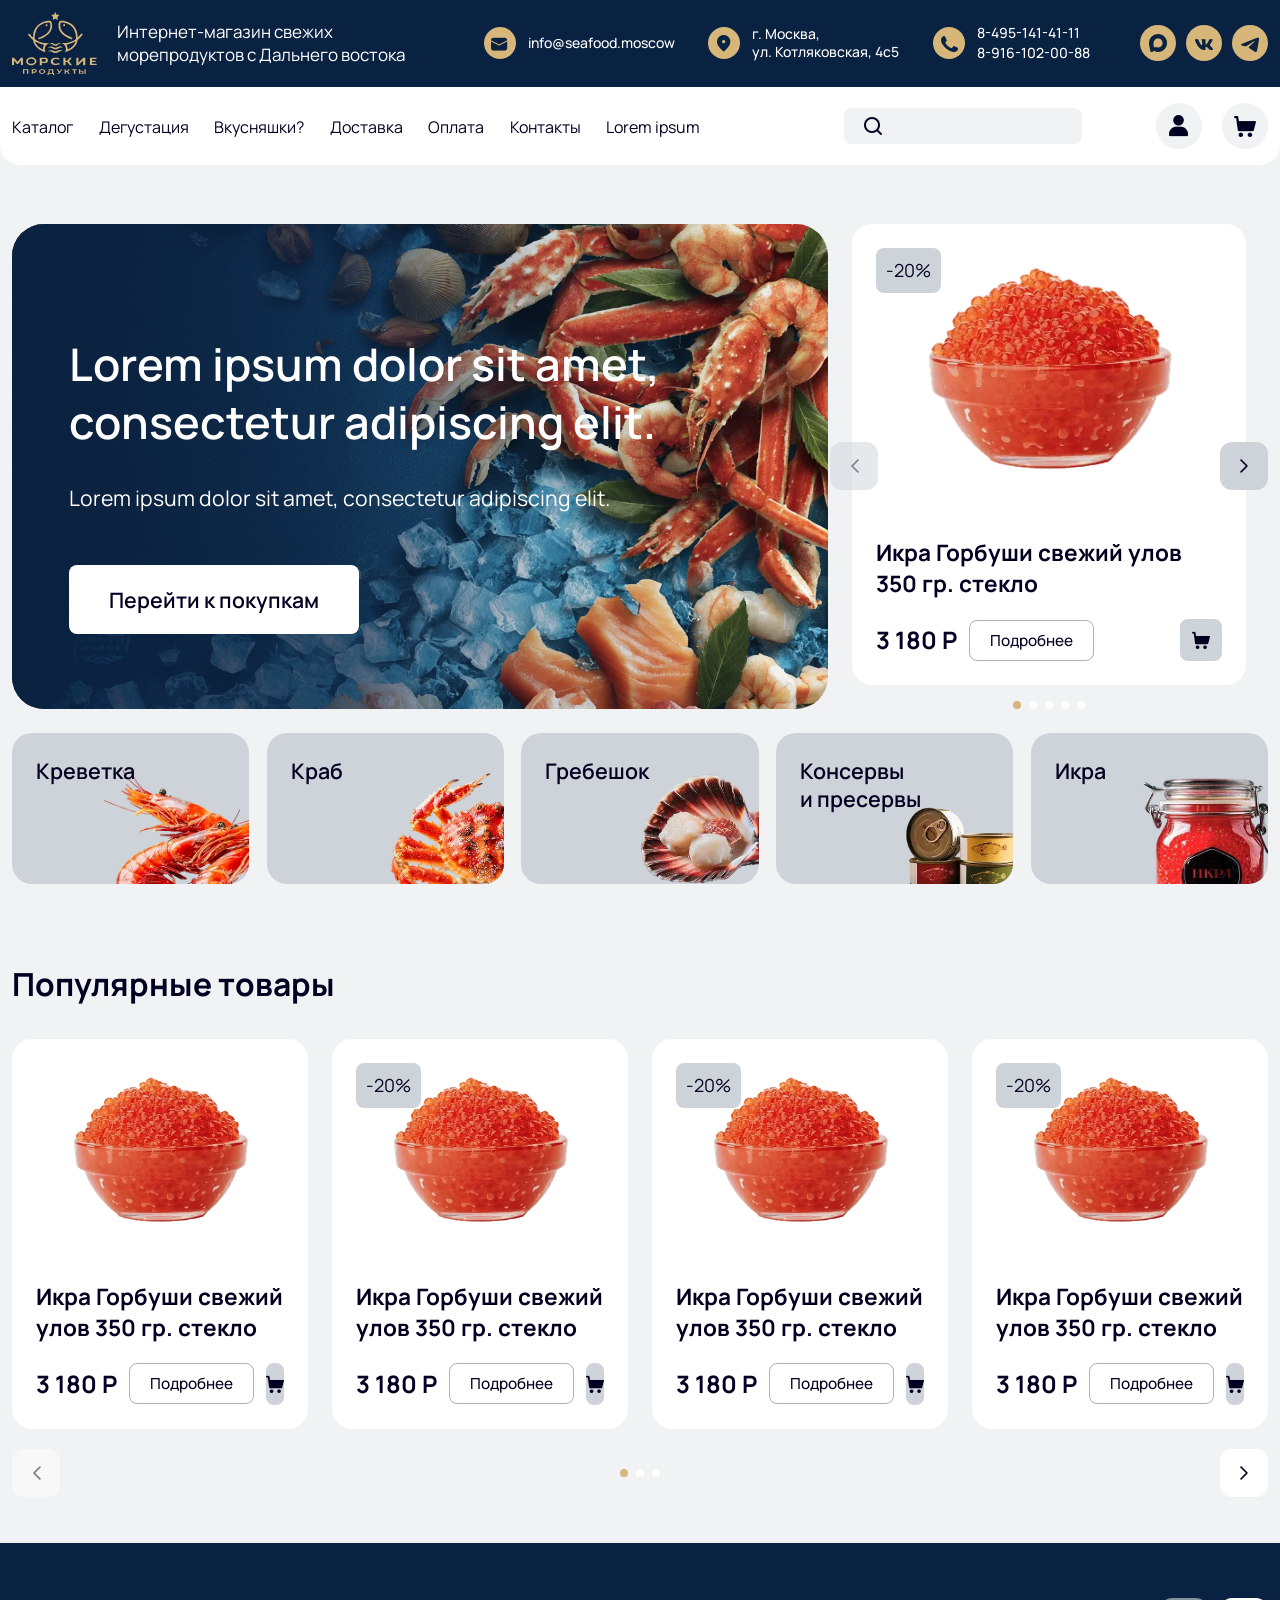
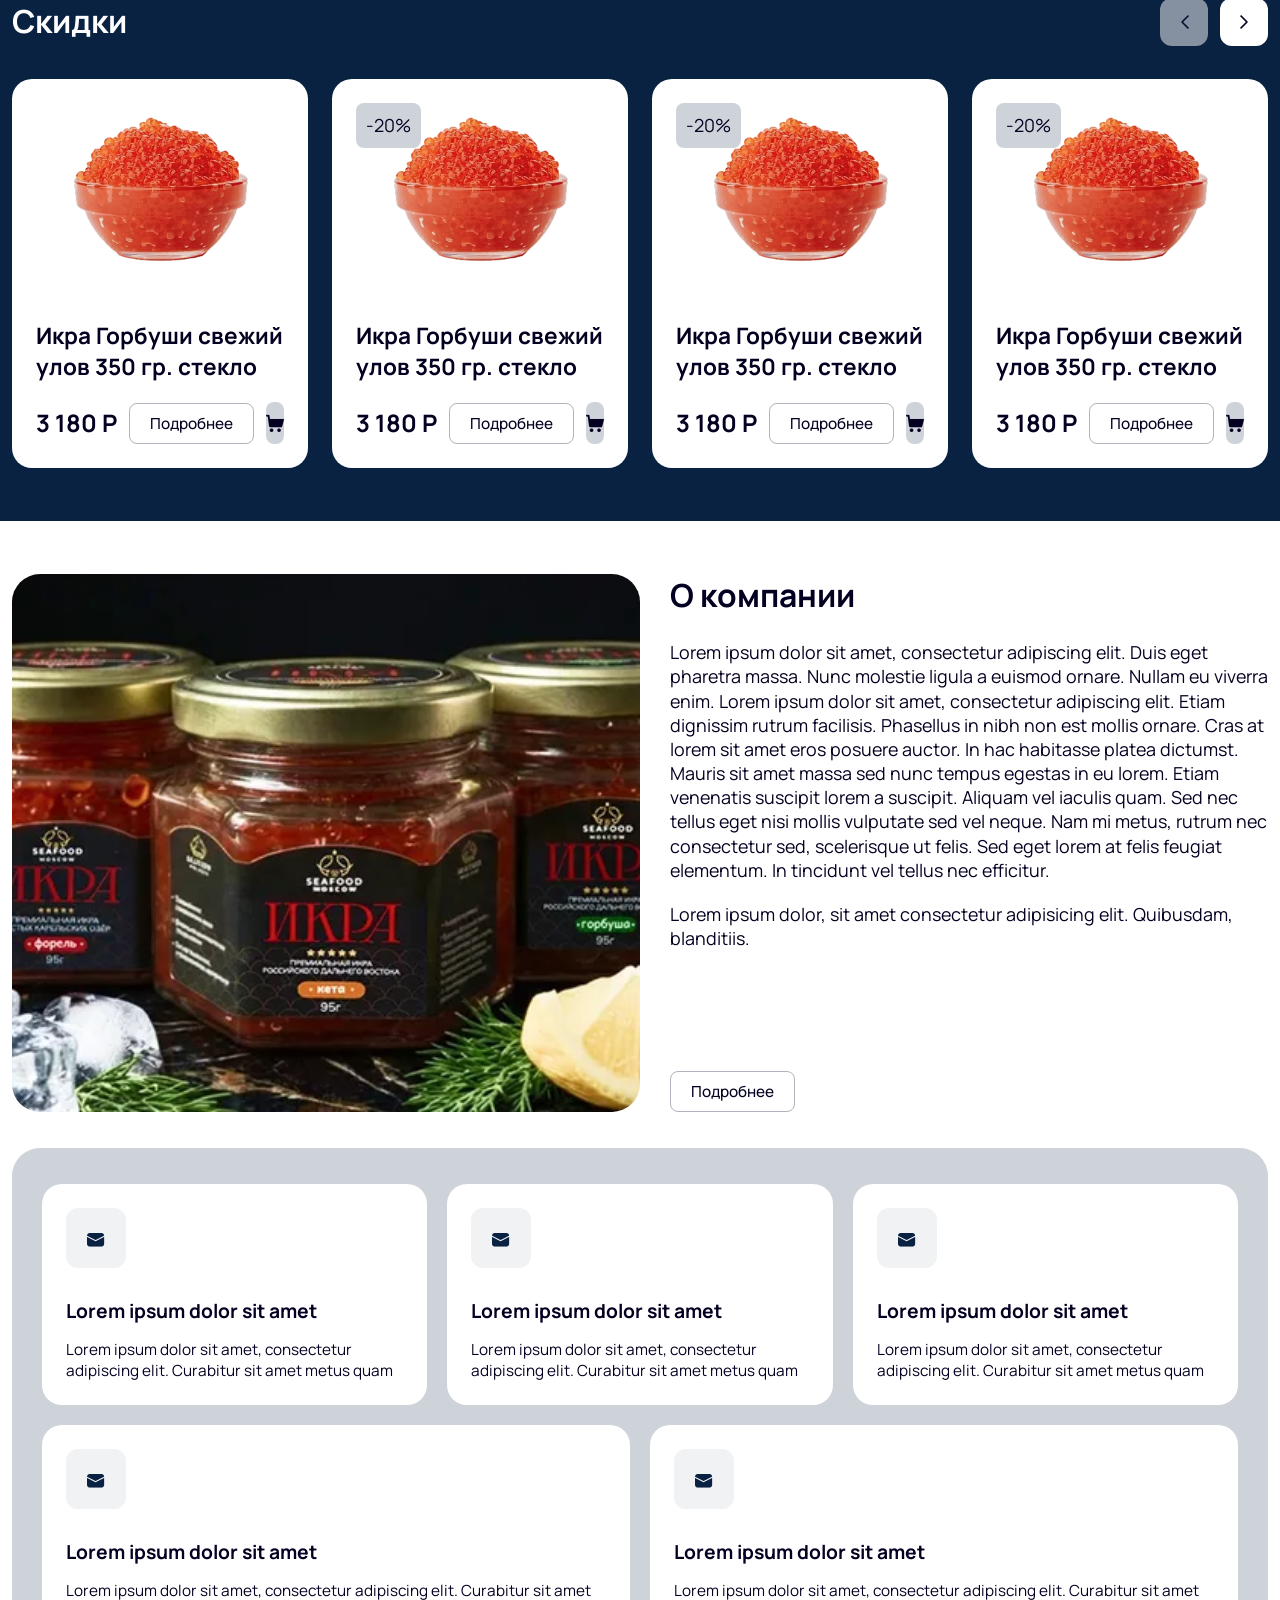
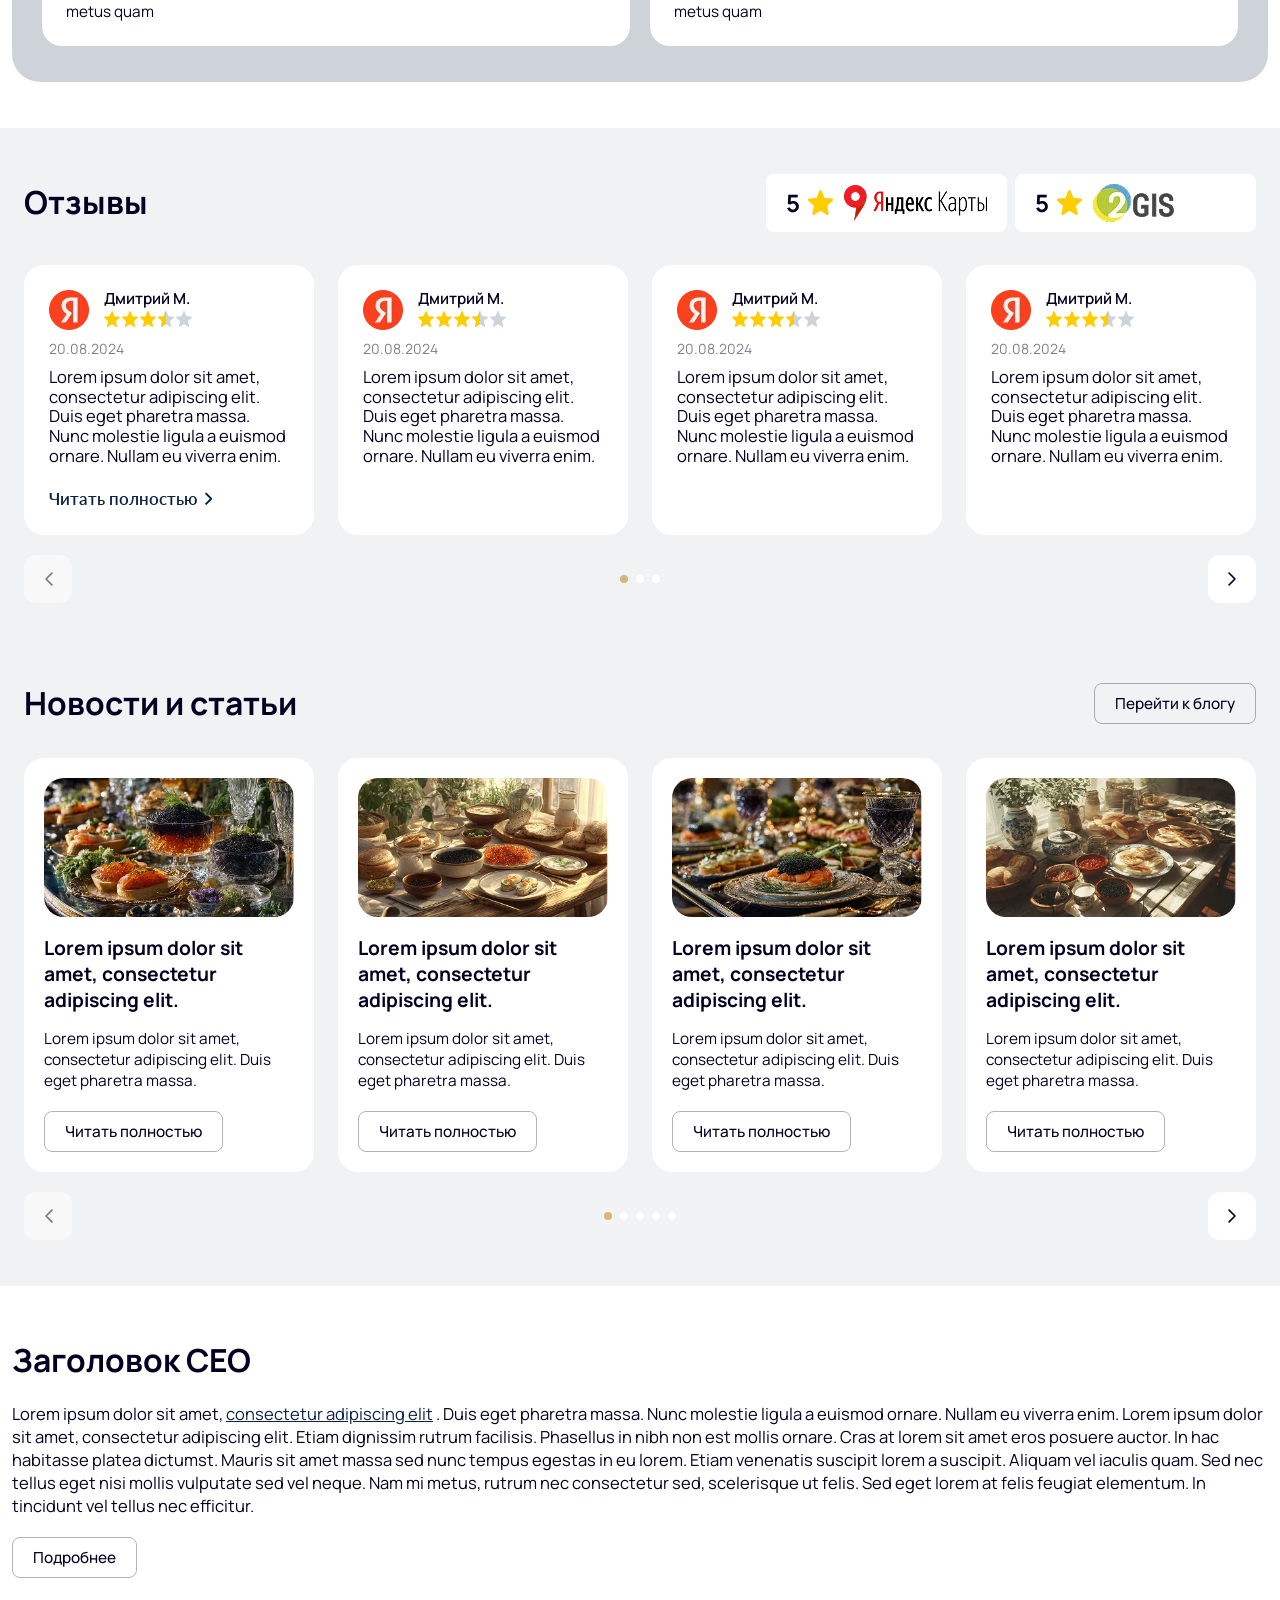
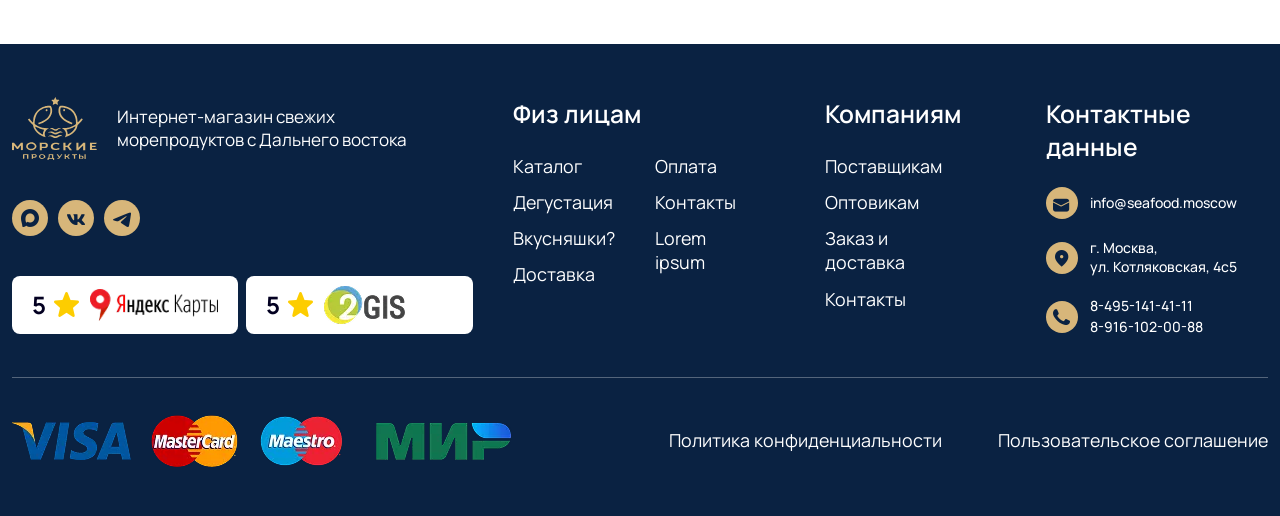
==== commit 8e857c62: "Updates" ====
--- a/index.html
+++ b/index.html
@@ -10,8 +10,10 @@
 		<link rel="preload" href="./assets/fonts/Lato-Semibold.woff2" as="font" type="font/woff2" crossorigin="anonymous">
 		<link rel="shortcut icon" href="assets/img/favicon.ico">
 		<title>Главная</title>
-		<script type="module" crossorigin="" src="./js/index.min.js?v=1778960712643"></script>
-		<link rel="stylesheet" crossorigin="" href="./css/index.min.css?v=1778960712643">
+		<script type="module" crossorigin="" src="./js/index.min.js?v=1779038834662"></script>
+		<link rel="modulepreload" crossorigin="" href="./js/popup.min.js">
+		<link rel="stylesheet" crossorigin="" href="./css/popup.min.css?v=1779038834662">
+		<link rel="stylesheet" crossorigin="" href="./css/index.min.css?v=1779038834662">
 	</head>
 	<body>
 		<div class="wrapper">
@@ -570,8 +572,8 @@
 											</div>
 											<div class="review-block__text">
 												<p>
-													Lorem ipsum dolor sit amet, consectetur adipiscing elit. Duis eget pharetra massa. Nunc molestie ligula a
-			euismod
+													Lorem ipsum dolor sit amet, consectetur adipiscing elit. Duis eget pharetra massa. Nunc molestie ligula a
+			euismod
 			ornare. Nullam eu viverra enim.
 												</p>
 											</div>
@@ -593,8 +595,8 @@
 											</div>
 											<div class="review-block__text">
 												<p>
-													Lorem ipsum dolor sit amet, consectetur adipiscing elit. Duis eget pharetra massa. Nunc molestie ligula a
-			euismod
+													Lorem ipsum dolor sit amet, consectetur adipiscing elit. Duis eget pharetra massa. Nunc molestie ligula a
+			euismod
 			ornare. Nullam eu viverra enim.
 												</p>
 											</div>
@@ -616,8 +618,8 @@
 											</div>
 											<div class="review-block__text">
 												<p>
-													Lorem ipsum dolor sit amet, consectetur adipiscing elit. Duis eget pharetra massa. Nunc molestie ligula a
-			euismod
+													Lorem ipsum dolor sit amet, consectetur adipiscing elit. Duis eget pharetra massa. Nunc molestie ligula a
+			euismod
 			ornare. Nullam eu viverra enim.
 												</p>
 											</div>
@@ -639,8 +641,8 @@
 											</div>
 											<div class="review-block__text">
 												<p>
-													Lorem ipsum dolor sit amet, consectetur adipiscing elit. Duis eget pharetra massa. Nunc molestie ligula a
-			euismod
+													Lorem ipsum dolor sit amet, consectetur adipiscing elit. Duis eget pharetra massa. Nunc molestie ligula a
+			euismod
 			ornare. Nullam eu viverra enim.
 												</p>
 											</div>
@@ -662,8 +664,8 @@
 											</div>
 											<div class="review-block__text">
 												<p>
-													Lorem ipsum dolor sit amet, consectetur adipiscing elit. Duis eget pharetra massa. Nunc molestie ligula a
-			euismod
+													Lorem ipsum dolor sit amet, consectetur adipiscing elit. Duis eget pharetra massa. Nunc molestie ligula a
+			euismod
 			ornare. Nullam eu viverra enim.
 												</p>
 											</div>
--- a/css/popup.min.css
+++ b/css/popup.min.css
@@ -0,0 +1 @@
+*{padding:0;margin:0;border:0}*,:after,:before{box-sizing:border-box}:after,:before{display:inline-block}body,html{height:100%}body{line-height:1;scrollbar-gutter:stable;-ms-text-size-adjust:100%;-moz-text-size-adjust:100%;-webkit-text-size-adjust:100%;-webkit-font-smoothing:antialiased;-moz-osx-font-smoothing:grayscale}button,input,textarea{font-family:inherit;font-size:inherit;line-height:inherit;color:inherit;background-color:transparent}input,textarea{width:100%}label{display:inline-block}button,option,select{cursor:pointer}a{display:inline-block;color:inherit;text-decoration:none}ul li{list-style:none}img{max-width:100%;height:auto;vertical-align:middle}h1,h2,h3,h4,h5,h6{font-weight:inherit;font-size:inherit}@font-face{font-family:Manrope;font-display:swap;src:url(../assets/fonts/Manrope-SemiBold.woff2) format("woff2");font-weight:600;font-style:normal}@font-face{font-family:Manrope;font-display:swap;src:url(../assets/fonts/Manrope-Regular.woff2) format("woff2");font-weight:400;font-style:normal}@font-face{font-family:Manrope;font-display:swap;src:url(../assets/fonts/Manrope-Medium.woff2) format("woff2");font-weight:500;font-style:normal}@font-face{font-family:Manrope;font-display:swap;src:url(../assets/fonts/Manrope-Bold.woff2) format("woff2");font-weight:700;font-style:normal}@font-face{font-family:Lato;font-display:swap;src:url(../assets/fonts/Lato-Semibold.woff2) format("woff2");font-weight:600;font-style:normal}@font-face{font-family:iconfont;font-display:swap;src:url(../assets/fonts/iconfont.woff2?b0fd1598f021709a7f0ad3983cae05e6) format("woff2")}[class*="--icon-"]:before{font-family:iconfont}[class*="--icon-vk"]:before{content:"\f101"}[class*="--icon-user"]:before{content:"\f102"}[class*="--icon-tg"]:before{content:"\f103"}[class*="--icon-star"]:before{content:"\f104"}[class*="--icon-shareStroke"]:before{content:"\f105"}[class*="--icon-share"]:before{content:"\f106"}[class*="--icon-search"]:before{content:"\f107"}[class*="--icon-phone"]:before{content:"\f108"}[class*="--icon-max"]:before{content:"\f109"}[class*="--icon-mail"]:before{content:"\f10a"}[class*="--icon-location"]:before{content:"\f10b"}[class*="--icon-likeStroke"]:before{content:"\f10c"}[class*="--icon-like"]:before{content:"\f10d"}[class*="--icon-cross"]:before{content:"\f10e"}[class*="--icon-check"]:before{content:"\f10f"}[class*="--icon-cart"]:before{content:"\f110"}[class*="--icon-arrow"]:before{content:"\f111"}body{background-color:#f1f2f4;color:#030021;min-width:20rem;font-family:Manrope;font-size:1.125rem}[data-fls-scrolllock] body{overflow:hidden;touch-action:none;overscroll-behavior:none}.wrapper{min-height:100%;display:flex;flex-direction:column;overflow:clip}.wrapper>main{flex:1 1 auto}.wrapper>*{min-width:0}[class*=__container]{max-width:112.125rem;margin:0 auto;padding-left:.75rem;padding-right:.75rem}.title{line-height:1.3611111111;font-weight:700}.white-bg{background-color:#fff}.reviews-general{display:grid;grid-template-columns:1fr 1fr;gap:.5rem}.reviews-general__block{background-color:#fff;border-radius:.5rem;padding:.625rem 1.25rem;display:flex;align-items:center;gap:.75rem}.reviews-general__rating{font-weight:700;font-size:1.5rem;display:flex;flex-direction:row-reverse;gap:.5rem}.reviews-general__rating:before{color:#fdcd00}.seo{padding-bottom:1.25rem}.seo.seo--nm{margin:0}.seo__content{display:flex;flex-direction:column}.seo__content h1,.seo__content h2,.seo__content h3,.seo__content h4,.seo__content h5,.seo__content h6{font-weight:700;line-height:1.3611111111}.seo__content p{line-height:1.3888888889}.seo__content ol,.seo__content ul{line-height:1.375}.seo__content a{color:#0a2242;text-decoration:underline;transition:.2s}.seo__content ol li:not(:last-child),.seo__content ul li:not(:last-child){margin:0 0 .5rem}.seo__content ul li{display:flex;align-items:baseline;gap:.75rem}.seo__content ul li:before{content:"";border-radius:50%;flex-shrink:0;background-color:#d7b67a}.seo__content ol li{list-style-position:inside}.slider__container{position:relative}.slider__top-wrapper{display:flex;align-items:center;justify-content:space-between;flex-wrap:wrap;gap:.75rem}.slider__main{position:relative;padding:0 0 1.25rem}.slider__pagination{margin:2.5rem 0 0}.slider__slider-buttons-wrapper{position:absolute;z-index:3;right:0;bottom:0;left:0;display:flex;justify-content:space-between;pointer-events:none}.slider__slider-buttons-wrapper .arrow-button:not(.swiper-button-disabled){pointer-events:all}.slider--blue{background-color:#0a2242}.slider--blue .title{color:#fff}.slider--blue .slider__main{padding:0}.slider--blue .slider__slider-buttons-wrapper{position:relative;gap:.75rem}.socials{gap:.625rem}.socials,.socials__social{display:flex;align-items:center}.socials__social{width:2.25rem;height:2.25rem;border-radius:50%;background-color:#d7b67a;justify-content:center;transition:.2s}.socials__social:before{font-size:1.125rem;color:#0a2242;transition:.2s}.socials__social.--icon-vk:before{margin-bottom:.25rem}.swiper{overflow:hidden}.swiper-initialized{touch-action:pan-y}.swiper-wrapper{width:100%;height:100%;box-sizing:content-box;display:flex;position:relative}.swiper-vertical .swiper-wrapper{flex-direction:column}.swiper-autoheight .swiper-wrapper{align-items:flex-start}.swiper-initialized .swiper-slide{flex-shrink:0}.swiper-android .swiper-slide,.swiper-android .swiper-wrapper{transform:translateZ(0)}.swiper-button-lock{display:none!important}.--showmore-active [data-fls-showmore-button] span,[data-fls-showmore-button] span:last-child{display:none}.--showmore-active [data-fls-showmore-button] span:last-child{display:block}.header{z-index:3;position:relative}.header:before{content:"";background-color:rgba(3,0,33,.5);position:absolute;width:100%;height:120vh;height:120svh;top:5rem;bottom:0;left:0;transition:.2s;opacity:0;visibility:hidden}[data-menu-open] .header:before{opacity:1;visibility:visible}.header__top{background-color:#0a2242;padding:.75rem 0}.header__top .header__container{display:flex;align-items:center;gap:2.5rem}.header__logo{display:flex;align-items:center;gap:1.25rem;flex-shrink:0;margin-right:auto}.header__logo img{height:auto;display:block}.header__logo p{line-height:1.35;color:#fff;margin:0;white-space:nowrap}.header__info-wrapper{display:flex;align-items:center}.header__info-block:first-child .info-block__icon:before{margin-bottom:.125rem}.header__bottom{position:relative;background-color:#fff;border-radius:0 0 1.25rem 1.25rem;padding:1rem 0}.header__bottom .header__container{display:flex;align-items:center;gap:1.25rem}[data-menu-open] .header__bottom{border-radius:0}.header__search{display:flex;align-items:center;background-color:#f1f2f4;border-radius:.5rem;height:3rem;padding:0 0 0 1.25rem;margin-left:auto;transition:border-color .2s ease}.header__search:focus-within{border-color:#d7b67a}.header__search-btn{background:none;border:none;padding:0;cursor:pointer;display:flex;align-items:center;justify-content:center;flex-shrink:0}.header__search-btn:before{font-size:1.125rem;transition:.2s}.header__search-input{background:none;border:none;outline:none;font-size:1rem;font-weight:600;padding:0 1.25rem 0 .625rem;width:100%;height:100%}.header__search-input::placeholder{color:rgba(3,0,33,.4)}.header__user-wrapper{display:flex;align-items:center;flex-shrink:0}.header__user-button{display:flex;align-items:center;justify-content:center;width:2.875rem;height:2.875rem;border-radius:50%;background-color:#f1f2f4;text-decoration:none;transition:.2s}.header__user-button:before{font-size:1.375rem;color:#030021;transition:.2s}.menu{display:flex;align-items:center}.menu__icon{display:none}.menu__list{display:flex;align-items:center}.menu__item,.menu__link{position:relative}.menu__link{color:#030021;text-decoration:none;transition:.2s}.menu__link:after{content:"";position:absolute;bottom:-.375rem;left:0;right:0;height:.125rem;background-color:#d7b67a;transform:scaleX(0);transform-origin:center;transition:transform .25s ease}.footer{background-color:#0a2242}.footer__top{display:flex;align-items:flex-start;justify-content:space-between;gap:2.5rem;padding-bottom:2.5rem}.footer__left{flex:0 1 30.75rem;display:flex;flex-direction:column}.footer__logo{display:flex;align-items:center;gap:1.25rem;text-decoration:none;flex-shrink:0}.footer__logo img{height:auto;display:block}.footer__logo p{line-height:1.35;color:#fff}.footer__nav{display:flex;align-items:flex-start}.footer__nav-col{display:flex;flex-direction:column}.footer__nav-title{line-height:1.3571428571;font-weight:600;color:#fff}.footer__nav-lists{display:flex;gap:2.5rem}.footer__nav-list{display:flex;flex-direction:column;gap:.75rem;list-style:none;margin:0;padding:0}.footer__nav-link{line-height:1.35;color:#fff;text-decoration:none;transition:.2s}.footer__info-wrapper{display:flex;flex-direction:column;gap:1.25rem}.footer__bottom{display:flex;align-items:center;justify-content:space-between;gap:1.5rem;border-top:.0625rem solid hsla(0,0%,100%,.3)}.footer__payments{display:flex;align-items:center;gap:1.25rem}.footer__payments img{min-width:0;flex:1 1 auto}.footer__docs{display:flex;align-items:center;flex-wrap:wrap;row-gap:.75rem}.footer__doc-link{line-height:1.35;color:#fff;transition:.2s}input[type=email],input[type=tel],input[type=text],textarea{-webkit-appearance:none;-moz-appearance:none;appearance:none}.input{width:100%;display:block;background-color:#f1f2f4;border-radius:.5rem;border:.125rem solid transparent;padding-left:1.5rem;padding-right:1.5rem;caret-color:inherit;outline:none;color:rgba(10,34,66,.5)}.input.--form-error{border:.125rem solid #bc1d00}.input[placeholder]:not([data-fls-placeholder-nohiden])::placeholder{color:rgba(10,34,66,.5);transition:opacity .1s}.input[placeholder]:not([data-fls-placeholder-nohiden]):focus::placeholder{opacity:0}textarea.input{resize:vertical;padding:0}.checkbox{display:inline-block;position:relative}.checkbox:not(:last-child){margin-bottom:.3125rem}.checkbox__input{position:absolute;width:0;height:0;opacity:0}.checkbox__input:checked+.checkbox__text:after{transform:scale(1)}.checkbox__text{cursor:pointer;position:relative;gap:.625rem;display:inline-flex;align-items:center}.checkbox__text p{color:rgba(10,34,66,.5)}.checkbox__text p a{font-weight:600;text-decoration:underline}.checkbox__text:before{content:"";border-radius:.1875rem;align-self:flex-start;flex:0 0 1rem;width:1rem;height:1rem;background-color:#f1f2f4}.checkbox__text:after{font-family:iconfont;content:"\f10f";transition:.2s;transform:scale(0);position:absolute;left:.25rem;top:.1875rem;font-size:.625rem;color:#0a2242}.checkbox.--form-error .checkbox__text p{color:#bc1d00}.button{font-weight:600;border-radius:.5rem;padding:1.5rem 2.5rem;transition:.2s}.button--gold{background-color:#d7b67a}.button-small{line-height:1.375;font-weight:500;padding:.5625rem 1.25rem;border:.0625rem solid rgba(3,0,33,.3);border-radius:.5rem;transition:.2s}.arrow-button{width:3rem;height:3rem;border-radius:.75rem;background-color:#fff;display:flex;align-items:center;justify-content:center;cursor:pointer;transition:.2s}.arrow-button.swiper-button-disabled{opacity:.5;pointer-events:none}.arrow-button:before{font-size:.875rem;color:#030021;transition:.2s}.arrow-button--prev:before{transform:rotate(180deg);display:block}.slide-card{display:flex;flex-direction:column;background-color:#fff;border-radius:1.25rem;padding:1.5rem}.slide-card__img-block{position:relative;flex:1;display:flex;align-items:center;justify-content:center;margin-bottom:1rem}.slide-card__img-block img{width:100%;aspect-ratio:376/275;object-fit:contain}.slide-card__sale{position:absolute;top:0;left:0;background-color:#ced3d9;border-radius:.5rem;padding:.625rem;font-size:1.125rem;line-height:1.3888888889}.slide-card__title{margin:1.25rem 0;line-height:1.375;font-weight:700;transition:.2s}.slide-card__bottom{display:flex;align-items:center;gap:.75rem}.slide-card__price{font-size:1.5rem;font-weight:700;white-space:nowrap}.slide-card__button{margin-right:auto}.slide-card__cart{width:2.625rem;height:2.625rem;border-radius:.5rem;background-color:#ced3d9;display:flex;align-items:center;justify-content:center;text-decoration:none;transition:.2s}.slide-card__cart:before{font-size:1.125rem;color:#030021;transition:.2s}.info-block{gap:.75rem}.info-block,.info-block__icon{display:flex;align-items:center}.info-block__icon{border-radius:50%;background-color:#d7b67a;justify-content:center;flex-shrink:0}.info-block__icon:before{font-size:1.0625rem;color:#0a2242}.info-block__text{display:flex;flex-direction:column;gap:.125rem}.info-block__text a{font-weight:500;line-height:1.35;color:#fff;white-space:nowrap;transition:.2s}body:after{content:"";background:rgba(10,34,66,.5);backdrop-filter:blur(1.25rem);position:fixed;width:100%;height:100%;top:0;left:0;opacity:0;transition:opacity .4s;pointer-events:none;z-index:149}[data-fls-popup-open] body:after{opacity:1}[data-fls-popup]{position:fixed;top:0;left:0;bottom:0;right:0;padding:1.875rem .625rem;transition:visibility .4s;visibility:hidden;pointer-events:none}[data-fls-popup][data-fls-popup-active]{z-index:150;visibility:visible;overflow:auto;pointer-events:auto}[data-fls-popup-active] [data-fls-popup-body]{visibility:visible;transform:scale(1)}[data-fls-popup-wrapper]{flex-direction:column;min-height:100%;flex:1 1 auto;width:100%;display:flex;justify-content:center;align-items:center}[data-fls-popup-body]{visibility:hidden;transform:scale(0);transition:transform .3s ease 0s,visibility .3s ease 0s;background-color:#fff;width:100%;max-width:70.625rem;border-radius:1.5rem;position:relative;overflow:hidden}[data-fls-popup-youtube-place] iframe{width:100%;aspect-ratio:16/9}.popup__close{position:absolute}.popup__close:before{font-size:.875rem}.popup__content{display:grid;grid-template-columns:1fr 1fr}.popup__img{position:relative}.popup__img img{position:absolute;width:100%;height:100%;top:0;left:0;object-fit:cover}.popup__title{margin:0 0 1.5rem;font-weight:600;line-height:128%}.popup__text{line-height:1.3888888889}.popup__form{margin:1.5rem 0 0}.popup__input{margin:0 0 .75rem}.popup__checkbox{margin:.75rem 0 0}.popup__btn{width:100%;margin:1.5rem 0 0}@media (max-width:80em){.header__socials{margin-left:.625rem}.header__search{height:2.25rem}.menu__link{font-size:1rem}.info-block__icon{width:2rem;height:2rem}.info-block__text a{font-size:.875rem}}@media (max-width:78.125em) and (any-hover:none){.menu__icon{cursor:default}}@media (max-width:78.125em){.header__info-wrapper{margin:2.5rem 0 0;gap:3.125rem;justify-content:center;flex-wrap:wrap}.header__info-block .info-block__text a{color:#030021}.menu__icon{display:block;position:relative;width:2.5rem;height:2.5rem;z-index:5;background-color:#d7b67a;border-radius:.5rem}.menu__icon span,.menu__icon:after,.menu__icon:before{content:"";transition:all .3s ease 0s;left:.75rem;position:absolute;width:1.125rem;height:.125rem;background-color:#0a2242}.menu__icon:before{top:.8125rem}.menu__icon:after{bottom:.8125rem}.menu__icon span{top:calc(50% - .0625rem)}[data-menu-open] .menu__icon span{width:0}[data-menu-open] .menu__icon:before{top:calc(50% - .0625rem);transform:rotate(-45deg)}[data-menu-open] .menu__icon:after{bottom:calc(50% - .0625rem);transform:rotate(45deg)}.menu__body{border-top:.0625rem solid rgba(10,34,66,.102);position:absolute;width:100%;left:0;top:100%;overflow:auto;padding:2.5rem .75rem;border-radius:0 0 2.5rem 2.5rem;background-color:#fff;transform:translateY(-200%);opacity:0;transition:.2s}[data-menu-open] .menu__body{transform:translateY(0);opacity:1}.menu__list{justify-content:center;gap:2.5rem;flex-wrap:wrap}}@media (max-width:73.75em){.footer__top{flex-direction:column}.footer__left{width:100%;display:grid;grid-template-columns:1fr 1fr;flex:1 1 100%}.footer__left .reviews-general{max-width:30.875rem;grid-column:1/3}.footer__socials{justify-self:end}.footer__nav{width:100%;justify-content:space-between}}@media (max-width:71.25em){.footer__docs{flex-direction:column}}@media (max-width:62.5em){.menu__list{gap:1.5rem;justify-content:space-between}}@media (max-width:52.5em){.footer__payments{max-width:26rem}}@media (max-width:48.75em){.popup__content{display:flex;flex-direction:column-reverse}.popup__img{aspect-ratio:696/547}}@media (max-width:48em){.header__logo p{display:none}}@media (max-width:46.875em){.header__info-wrapper{justify-content:space-between;gap:.75rem}.footer__logo p{display:none}}@media (max-width:43.75em){.footer__bottom{flex-direction:column;align-items:flex-start}.footer__payments{max-width:100%}}@media (max-width:41.25em){.footer__nav{display:grid;grid-template-columns:auto auto}}@media (max-width:40.625em){.header__bottom .header__container{gap:.625rem}}@media (max-width:34.375em){.reviews-general{grid-template-columns:1fr}.footer__left .reviews-general{grid-template-columns:1fr 1fr}.footer__left .reviews-general p{font-size:1.25rem}}@media (max-width:28.75em){.header__info-wrapper{flex-direction:column;justify-content:flex-start;align-items:flex-start}}@media (max-width:25em){.footer__nav-lists{gap:1.25rem}}@media (max-width:23.75em){.footer__left .reviews-general .reviews-general__block{padding:.625rem .875rem}.footer__left .reviews-general p{font-size:1.125rem}.footer__left .reviews-general p:before{font-size:1rem}}@media (max-width:21.875em){.slide-card{padding:1.5rem .75rem}}@media (max-width:20em){.title{font-size:1.5rem}.white-bg{padding-bottom:1.25rem}.seo{margin-top:1.25rem;padding-top:2.5rem}.seo__content{gap:.75rem}.seo__content h1{font-size:1.5rem}.seo__content h2{font-size:1.25rem}.seo__content h3{font-size:1.125rem}.seo__content h4{font-size:1rem}.seo__content ol,.seo__content p,.seo__content ul{font-size:.875rem}.seo__content ul li:before{width:.375rem;height:.375rem}.seo__more{margin-top:.75rem}.slider--100{margin-top:2.5rem}.slider--60,.slider--80,.slider__main{margin-top:1.25rem}.slider--blue{padding-top:2.8125rem;padding-bottom:2.5rem}.header__logo img{width:4.1875rem}.header__search{width:10rem;margin-right:.375rem}.header__user-wrapper{gap:.75rem}.footer__top{padding-top:2.5rem}.footer__left{gap:1.75rem}.footer__logo img{width:4.1875rem}.footer__nav{gap:1.25rem}.footer__nav-title{margin-bottom:1rem;font-size:1.125rem}.footer__nav-link{font-size:.875rem}.footer__bottom{padding-top:1.75rem;padding-bottom:1.75rem}.footer__docs{column-gap:.75rem}.footer__doc-link{font-size:.875rem}.input{font-size:1rem;padding-top:.75rem;padding-bottom:.75rem}.checkbox__text p{font-size:.75rem}.button{font-size:1rem}.button-small{font-size:.875rem}.slide-card__title{font-size:1.25rem}.popup__close{top:1.125rem;right:1.125rem}.popup__main{padding-top:3rem;padding-bottom:2.25rem;padding-left:1.5rem;padding-right:1.5rem}.popup__title{font-size:1.5rem}.popup__text{font-size:1rem}}@media (min-width:20em) and (max-width:112.125em){.title{font-size:clamp(1.5rem,1.337177747625rem + .8141112619vw,2.25rem)}.white-bg{padding-bottom:clamp(1.25rem,.70725915875rem + 2.7137042062vw,3.75rem)}.seo{margin-top:clamp(1.25rem,.70725915875rem + 2.7137042062vw,3.75rem);padding-top:clamp(2.5rem,2.228629579375rem + 1.3568521031vw,3.75rem)}.seo__content{gap:clamp(.75rem,.587177747625rem + .8141112619vw,1.5rem)}.seo__content h1{font-size:clamp(1.5rem,1.337177747625rem + .8141112619vw,2.25rem)}.seo__content h2{font-size:clamp(1.25rem,1.14145183175rem + .5427408412vw,1.75rem)}.seo__content h3{font-size:clamp(1.125rem,1.0435888738125rem + .4070556309vw,1.5rem)}.seo__content h4{font-size:clamp(1rem,.945725915875rem + .2713704206vw,1.25rem)}.seo__content p{font-size:clamp(.875rem,.820725915875rem + .2713704206vw,1.125rem)}.seo__content ol,.seo__content ul{font-size:clamp(.875rem,.8478629579375rem + .1356852103vw,1rem)}.seo__content ul li:before{width:clamp(.375rem,.3478629579375rem + .1356852103vw,.5rem);height:clamp(.375rem,.3478629579375rem + .1356852103vw,.5rem)}.seo__more{margin-top:clamp(.75rem,.587177747625rem + .8141112619vw,1.5rem)}.slider--100{margin-top:clamp(2.5rem,1.685888738125rem + 4.0705563094vw,6.25rem)}.slider--60{margin-top:clamp(1.25rem,.70725915875rem + 2.7137042062vw,3.75rem)}.slider--80{margin-top:clamp(1.25rem,.435888738125rem + 4.0705563094vw,5rem)}.slider__main{margin-top:clamp(1.25rem,.978629579375rem + 1.3568521031vw,2.5rem)}.slider--blue{padding-top:clamp(2.8125rem,2.60897218453125rem + 1.0176390773vw,3.75rem);padding-bottom:clamp(2.5rem,2.228629579375rem + 1.3568521031vw,3.75rem)}.header__logo img{width:clamp(4.1875rem,3.807581411125rem + 1.8995929444vw,5.9375rem)}.header__search{width:clamp(10rem,8.37177747625625rem + 8.1411126187vw,17.5rem);margin-right:clamp(.375rem,-.62907055630625rem + 5.0203527815vw,5rem)}.header__user-wrapper{gap:clamp(.75rem,.587177747625rem + .8141112619vw,1.5rem)}.footer__top{padding-top:clamp(2.5rem,2.228629579375rem + 1.3568521031vw,3.75rem)}.footer__left{gap:clamp(1.75rem,1.49219810040625rem + 1.289009498vw,2.9375rem)}.footer__logo img{width:clamp(4.1875rem,3.807581411125rem + 1.8995929444vw,5.9375rem)}.footer__nav{gap:clamp(1.25rem,-.10685210311875rem + 6.7842605156vw,7.5rem)}.footer__nav-title{margin-bottom:clamp(1rem,.837177747625rem + .8141112619vw,1.75rem);font-size:clamp(1.125rem,.9893147896875rem + .6784260516vw,1.75rem)}.footer__nav-link{font-size:clamp(.875rem,.7935888738125rem + .4070556309vw,1.25rem)}.footer__bottom{padding-top:clamp(1.75rem,1.587177747625rem + .8141112619vw,2.5rem);padding-bottom:clamp(1.75rem,1.315807327rem + 2.170963365vw,3.75rem)}.footer__docs{column-gap:clamp(.75rem,-.172659430125rem + 4.6132971506vw,5rem)}.footer__doc-link{font-size:clamp(.875rem,.7935888738125rem + .4070556309vw,1.25rem)}.input{font-size:clamp(1rem,.945725915875rem + .2713704206vw,1.25rem);padding-top:clamp(.75rem,.64145183175rem + .5427408412vw,1.25rem);padding-bottom:clamp(.75rem,.64145183175rem + .5427408412vw,1.25rem)}.checkbox__text p{font-size:clamp(.75rem,.7228629579375rem + .1356852103vw,.875rem)}.button{font-size:clamp(1rem,.89145183175rem + .5427408412vw,1.5rem)}.button-small{font-size:clamp(.875rem,.8478629579375rem + .1356852103vw,1rem)}.slide-card__title{font-size:clamp(1.25rem,1.195725915875rem + .2713704206vw,1.5rem)}.popup__close{top:clamp(1.125rem,1.03002035278125rem + .4748982361vw,1.5625rem);right:clamp(1.125rem,1.03002035278125rem + .4748982361vw,1.5625rem)}.popup__main{padding-top:clamp(3rem,2.511533242875rem + 2.4423337856vw,5.25rem);padding-bottom:clamp(2.25rem,1.381614654rem + 4.34192673vw,6.25rem);padding-left:clamp(1.5rem,1.2829036635rem + 1.0854816825vw,2.5rem);padding-right:clamp(1.5rem,1.16078697421875rem + 1.6960651289vw,3.0625rem)}.popup__title{font-size:clamp(1.5rem,1.337177747625rem + .8141112619vw,2.25rem)}.popup__text{font-size:clamp(1rem,.9728629579375rem + .1356852103vw,1.125rem)}}@media (min-width:46.875em) and (max-width:110.625em){.footer__logo p{font-size:clamp(.875rem,.59926470588125rem + .5882352941vw,1.25rem)}}@media (min-width:48em) and (max-width:110.625em){.header__logo p{font-size:clamp(.875rem,.5875748503rem + .5988023952vw,1.25rem)}}@media (min-width:78.125em) and (max-width:110.625em){.header__info-wrapper{gap:clamp(2rem,-2.20673076923125rem + 5.3846153846vw,3.75rem)}.menu__list{gap:clamp(1.5rem,-2.40625rem + 5vw,3.125rem)}}@media (min-width:80em) and (max-width:110.625em){.header__socials{margin-left:clamp(.625rem,-14.06887755101875rem + 18.3673469388vw,6.25rem)}.menu__link{font-size:clamp(1rem,.3469387755125rem + .8163265306vw,1.25rem)}.info-block__icon{width:clamp(2rem,.69387755101875rem + 1.6326530612vw,2.5rem);height:clamp(2rem,.69387755101875rem + 1.6326530612vw,2.5rem)}.info-block__text a{font-size:clamp(.875rem,-.1045918367375rem + 1.2244897959vw,1.25rem)}}@media (min-width:110.625em){.header__logo p{font-size:1.25rem}.header__info-wrapper{gap:3.75rem}.header__socials{margin-left:6.25rem}.menu__list{gap:3.125rem}.footer__logo p,.menu__link{font-size:1.25rem}.info-block__icon{width:2.5rem;height:2.5rem}.info-block__text a{font-size:1.25rem}}@media (min-width:112.125em){.title{font-size:2.25rem}.white-bg{padding-bottom:3.75rem}.seo{margin-top:3.75rem;padding-top:3.75rem}.seo__content{gap:1.5rem}.seo__content h1{font-size:2.25rem}.seo__content h2{font-size:1.75rem}.seo__content h3{font-size:1.5rem}.seo__content h4{font-size:1.25rem}.seo__content p{font-size:1.125rem}.seo__content ol,.seo__content ul{font-size:1rem}.seo__content ul li:before{width:.5rem;height:.5rem}.seo__more{margin-top:1.5rem}.slider--100{margin-top:6.25rem}.slider--60{margin-top:3.75rem}.slider--80{margin-top:5rem}.slider__main{margin-top:2.5rem}.slider--blue{padding-top:3.75rem;padding-bottom:3.75rem}.header__logo img{width:5.9375rem}.header__search{width:17.5rem;margin-right:5rem}.header__user-wrapper{gap:1.5rem}.footer__top{padding-top:3.75rem}.footer__left{gap:2.9375rem}.footer__logo img{width:5.9375rem}.footer__nav{gap:7.5rem}.footer__nav-title{margin-bottom:1.75rem;font-size:1.75rem}.footer__nav-link{font-size:1.25rem}.footer__bottom{padding-top:2.5rem;padding-bottom:3.75rem}.footer__docs{column-gap:5rem}.footer__doc-link,.input{font-size:1.25rem}.input{padding-top:1.25rem;padding-bottom:1.25rem}.checkbox__text p{font-size:.875rem}.button{font-size:1.5rem}.button-small{font-size:1rem}.slide-card__title{font-size:1.5rem}.popup__close{top:1.5625rem;right:1.5625rem}.popup__main{padding-top:5.25rem;padding-bottom:6.25rem;padding-left:2.5rem;padding-right:3.0625rem}.popup__title{font-size:2.25rem}.popup__text{font-size:1.125rem}}@media (any-hover:hover){.seo__content a:hover{text-decoration:none}.socials__social:hover{background-color:rgba(215,182,122,.5)}.header__search-btn:hover:before{color:#0a2242}.header__user-button:hover{background-color:#0a2242}.header__user-button:hover:before{color:#f1f2f4}.menu__link:hover:after{transform:scaleX(1)}.footer__doc-link:hover,.footer__nav-link:hover{color:#d7b67a}.checkbox__text p a:hover{text-decoration:none}.button:hover{opacity:.8}.button-small:hover{border:.0625rem solid #0a2242;color:#fff}.arrow-button:hover,.button-small:hover{background-color:#0a2242}.arrow-button:hover:before{color:#fff}.arrow-button--gold:hover{background-color:#d7b67a}.arrow-button--gold:hover:before{color:#0a2242}.slide-card__title:hover{color:#d7b67a}.slide-card__cart:hover{background-color:#0a2242}.slide-card__cart:hover:before{color:#fff}.info-block__text a:hover{color:#d7b67a}}
--- a/css/index.min.css
+++ b/css/index.min.css
@@ -1 +1 @@
-*{padding:0;margin:0;border:0}*,:after,:before{box-sizing:border-box}:after,:before{display:inline-block}body,html{height:100%}body{line-height:1;scrollbar-gutter:stable;-ms-text-size-adjust:100%;-moz-text-size-adjust:100%;-webkit-text-size-adjust:100%;-webkit-font-smoothing:antialiased;-moz-osx-font-smoothing:grayscale}button,input,textarea{font-family:inherit;font-size:inherit;line-height:inherit;color:inherit;background-color:transparent}input,textarea{width:100%}label{display:inline-block}button,option,select{cursor:pointer}a{display:inline-block;color:inherit;text-decoration:none}ul li{list-style:none}img{max-width:100%;height:auto;vertical-align:middle}h1,h2,h3,h4,h5,h6{font-weight:inherit;font-size:inherit}@font-face{font-family:Manrope;font-display:swap;src:url(../assets/fonts/Manrope-SemiBold.woff2) format("woff2");font-weight:600;font-style:normal}@font-face{font-family:Manrope;font-display:swap;src:url(../assets/fonts/Manrope-Regular.woff2) format("woff2");font-weight:400;font-style:normal}@font-face{font-family:Manrope;font-display:swap;src:url(../assets/fonts/Manrope-Medium.woff2) format("woff2");font-weight:500;font-style:normal}@font-face{font-family:Manrope;font-display:swap;src:url(../assets/fonts/Manrope-Bold.woff2) format("woff2");font-weight:700;font-style:normal}@font-face{font-family:Lato;font-display:swap;src:url(../assets/fonts/Lato-Semibold.woff2) format("woff2");font-weight:600;font-style:normal}@font-face{font-family:iconfont;font-display:swap;src:url(../assets/fonts/iconfont.woff2?b0fd1598f021709a7f0ad3983cae05e6) format("woff2")}[class*="--icon-"]:before{font-family:iconfont}[class*="--icon-vk"]:before{content:"\f101"}[class*="--icon-user"]:before{content:"\f102"}[class*="--icon-tg"]:before{content:"\f103"}[class*="--icon-star"]:before{content:"\f104"}[class*="--icon-shareStroke"]:before{content:"\f105"}[class*="--icon-share"]:before{content:"\f106"}[class*="--icon-search"]:before{content:"\f107"}[class*="--icon-phone"]:before{content:"\f108"}[class*="--icon-max"]:before{content:"\f109"}[class*="--icon-mail"]:before{content:"\f10a"}[class*="--icon-location"]:before{content:"\f10b"}[class*="--icon-likeStroke"]:before{content:"\f10c"}[class*="--icon-like"]:before{content:"\f10d"}[class*="--icon-cross"]:before{content:"\f10e"}[class*="--icon-check"]:before{content:"\f10f"}[class*="--icon-cart"]:before{content:"\f110"}[class*="--icon-arrow"]:before{content:"\f111"}body{background-color:#f1f2f4;color:#030021;min-width:20rem;font-family:Manrope;font-size:1.125rem}[data-fls-scrolllock] body{overflow:hidden;touch-action:none;overscroll-behavior:none}.wrapper{min-height:100%;display:flex;flex-direction:column;overflow:clip}.wrapper>main{flex:1 1 auto}.wrapper>*{min-width:0}[class*=__container]{max-width:112.125rem;margin:0 auto;padding-left:.75rem;padding-right:.75rem}.title{line-height:1.3611111111;font-weight:700}.white-bg{background-color:#fff}.reviews-general{display:grid;grid-template-columns:1fr 1fr;gap:.5rem}.reviews-general__block{background-color:#fff;border-radius:.5rem;padding:.625rem 1.25rem;display:flex;align-items:center;gap:.75rem}.reviews-general__rating{font-weight:700;font-size:1.5rem;display:flex;flex-direction:row-reverse;gap:.5rem}.reviews-general__rating:before{color:#fdcd00}.seo{padding-bottom:1.25rem}.seo__content{display:flex;flex-direction:column}.seo__content h1,.seo__content h2,.seo__content h3,.seo__content h4,.seo__content h5,.seo__content h6{font-weight:700;line-height:1.3611111111}.seo__content p{line-height:1.3888888889}.seo__content ol,.seo__content ul{line-height:1.375}.seo__content a{color:#0a2242;text-decoration:underline;transition:.2s}.seo__content ol li:not(:last-child),.seo__content ul li:not(:last-child){margin:0 0 .5rem}.seo__content ul li{display:flex;align-items:baseline;gap:.75rem}.seo__content ul li:before{content:"";border-radius:50%;flex-shrink:0;background-color:#d7b67a}.seo__content ol li{list-style-position:inside}.socials{gap:.625rem}.socials,.socials__social{display:flex;align-items:center}.socials__social{width:2.25rem;height:2.25rem;border-radius:50%;background-color:#d7b67a;justify-content:center;transition:.2s}.socials__social:before{font-size:1.125rem;color:#0a2242;transition:.2s}.socials__social.--icon-vk:before{margin-bottom:.25rem}.swiper{overflow:hidden}.swiper-initialized{touch-action:pan-y}.swiper-wrapper{width:100%;height:100%;box-sizing:content-box;display:flex;position:relative}.swiper-vertical .swiper-wrapper{flex-direction:column}.swiper-autoheight .swiper-wrapper{align-items:flex-start}.swiper-initialized .swiper-slide{flex-shrink:0}.swiper-android .swiper-slide,.swiper-android .swiper-wrapper{transform:translateZ(0)}.swiper-button-lock{display:none!important}.--showmore-active [data-fls-showmore-button] span,[data-fls-showmore-button] span:last-child{display:none}.--showmore-active [data-fls-showmore-button] span:last-child{display:block}.header{z-index:3;position:relative}.header:before{content:"";background-color:rgba(3,0,33,.5);position:absolute;width:100%;height:120vh;height:120svh;top:5rem;bottom:0;left:0;transition:.2s;opacity:0;visibility:hidden}[data-menu-open] .header:before{opacity:1;visibility:visible}.header__top{background-color:#0a2242;padding:.75rem 0}.header__top .header__container{display:flex;align-items:center;gap:2.5rem}.header__logo{display:flex;align-items:center;gap:1.25rem;flex-shrink:0;margin-right:auto}.header__logo img{height:auto;display:block}.header__logo p{line-height:1.35;color:#fff;margin:0;white-space:nowrap}.header__info-wrapper{display:flex;align-items:center}.header__info-block:first-child .info-block__icon:before{margin-bottom:.125rem}.header__bottom{position:relative;background-color:#fff;border-radius:0 0 1.25rem 1.25rem;padding:1rem 0}.header__bottom .header__container{display:flex;align-items:center;gap:1.25rem}[data-menu-open] .header__bottom{border-radius:0}.header__search{display:flex;align-items:center;background-color:#f1f2f4;border-radius:.5rem;height:3rem;padding:0 0 0 1.25rem;margin-left:auto;transition:border-color .2s ease}.header__search:focus-within{border-color:#d7b67a}.header__search-btn{background:none;border:none;padding:0;cursor:pointer;display:flex;align-items:center;justify-content:center;flex-shrink:0}.header__search-btn:before{font-size:1.125rem;transition:.2s}.header__search-input{background:none;border:none;outline:none;font-size:1rem;font-weight:600;padding:0 1.25rem 0 .625rem;width:100%;height:100%}.header__search-input::placeholder{color:rgba(3,0,33,.4)}.header__user-wrapper{display:flex;align-items:center;flex-shrink:0}.header__user-button{display:flex;align-items:center;justify-content:center;width:2.875rem;height:2.875rem;border-radius:50%;background-color:#f1f2f4;text-decoration:none;transition:.2s}.header__user-button:before{font-size:1.375rem;color:#030021;transition:.2s}.menu{display:flex;align-items:center}.menu__icon{display:none}.menu__list{display:flex;align-items:center}.menu__item,.menu__link{position:relative}.menu__link{color:#030021;text-decoration:none;transition:.2s}.menu__link:after{content:"";position:absolute;bottom:-.375rem;left:0;right:0;height:.125rem;background-color:#d7b67a;transform:scaleX(0);transform-origin:center;transition:transform .25s ease}.footer{background-color:#0a2242}.footer__top{display:flex;align-items:flex-start;justify-content:space-between;gap:2.5rem;padding-bottom:2.5rem}.footer__left{flex:0 1 30.75rem;display:flex;flex-direction:column}.footer__logo{display:flex;align-items:center;gap:1.25rem;text-decoration:none;flex-shrink:0}.footer__logo img{height:auto;display:block}.footer__logo p{line-height:1.35;color:#fff}.footer__nav{display:flex;align-items:flex-start}.footer__nav-col{display:flex;flex-direction:column}.footer__nav-title{line-height:1.3571428571;font-weight:600;color:#fff}.footer__nav-lists{display:flex;gap:2.5rem}.footer__nav-list{display:flex;flex-direction:column;gap:.75rem;list-style:none;margin:0;padding:0}.footer__nav-link{line-height:1.35;color:#fff;text-decoration:none;transition:.2s}.footer__info-wrapper{display:flex;flex-direction:column;gap:1.25rem}.footer__bottom{display:flex;align-items:center;justify-content:space-between;gap:1.5rem;border-top:.0625rem solid hsla(0,0%,100%,.3)}.footer__payments{display:flex;align-items:center;gap:1.25rem}.footer__payments img{min-width:0;flex:1 1 auto}.footer__docs{display:flex;align-items:center;flex-wrap:wrap;row-gap:.75rem}.footer__doc-link{line-height:1.35;color:#fff;transition:.2s}.rating{display:inline-block}.rating__items{display:inline-flex;align-items:center;gap:.125rem}.rating__item{flex:0 0 1rem;width:1rem;height:1rem;position:relative}.rating__item:before{font-size:1rem;color:#ced3d9;line-height:1;display:block}.rating__item--active:before{color:#fdcd00}.rating__item span{position:absolute;top:0;left:0;height:100%;overflow:hidden}.rating__item span:before{font-size:1rem;color:#fdcd00;line-height:1;display:block;white-space:nowrap}input[type=email],input[type=tel],input[type=text],textarea{-webkit-appearance:none;-moz-appearance:none;appearance:none}.input{width:100%;display:block;background-color:#f1f2f4;border-radius:.5rem;border:.125rem solid transparent;padding-left:1.5rem;padding-right:1.5rem;caret-color:inherit;outline:none;color:rgba(10,34,66,.5)}.input.--form-error{border:.125rem solid #bc1d00}.input[placeholder]:not([data-fls-placeholder-nohiden])::placeholder{color:rgba(10,34,66,.5);transition:opacity .1s}.input[placeholder]:not([data-fls-placeholder-nohiden]):focus::placeholder{opacity:0}textarea.input{resize:vertical;padding:0}.checkbox{display:inline-block;position:relative}.checkbox:not(:last-child){margin-bottom:.3125rem}.checkbox__input{position:absolute;width:0;height:0;opacity:0}.checkbox__input:checked+.checkbox__text:after{transform:scale(1)}.checkbox__text{cursor:pointer;position:relative;gap:.625rem;display:inline-flex;align-items:center}.checkbox__text p{color:rgba(10,34,66,.5)}.checkbox__text p a{font-weight:600;text-decoration:underline}.checkbox__text:before{content:"";border-radius:.1875rem;align-self:flex-start;flex:0 0 1rem;width:1rem;height:1rem;background-color:#f1f2f4}.checkbox__text:after{font-family:iconfont;content:"\f10f";transition:.2s;transform:scale(0);position:absolute;left:.25rem;top:.1875rem;font-size:.625rem;color:#0a2242}.checkbox.--form-error .checkbox__text p{color:#bc1d00}.button{font-weight:600;border-radius:.5rem;padding:1.5rem 2.5rem;transition:.2s}.button--gold{background-color:#d7b67a}.button-small{line-height:1.375;font-weight:500;padding:.5625rem 1.25rem;border:.0625rem solid rgba(3,0,33,.3);border-radius:.5rem;transition:.2s}.arrow-button{width:3rem;height:3rem;border-radius:.75rem;background-color:#fff;display:flex;align-items:center;justify-content:center;cursor:pointer;transition:.2s}.arrow-button.swiper-button-disabled{opacity:.5;pointer-events:none}.arrow-button:before{font-size:.875rem;color:#030021;transition:.2s}.arrow-button--prev:before{transform:rotate(180deg);display:block}.slide-card{display:flex;flex-direction:column;background-color:#fff;border-radius:1.25rem;padding:1.5rem}.slide-card__img-block{position:relative;flex:1;display:flex;align-items:center;justify-content:center;margin-bottom:1rem}.slide-card__img-block img{width:100%;aspect-ratio:376/275;object-fit:contain}.slide-card__sale{position:absolute;top:0;left:0;background-color:#ced3d9;border-radius:.5rem;padding:.625rem;font-size:1.125rem;line-height:1.3888888889}.slide-card__title{margin:1.25rem 0;line-height:1.375;font-weight:700;transition:.2s}.slide-card__bottom{display:flex;align-items:center;gap:.75rem}.slide-card__price{font-size:1.5rem;font-weight:700;white-space:nowrap}.slide-card__button{margin-right:auto}.slide-card__cart{width:2.625rem;height:2.625rem;border-radius:.5rem;background-color:#ced3d9;display:flex;align-items:center;justify-content:center;text-decoration:none;transition:.2s}.slide-card__cart:before{font-size:1.125rem;color:#030021;transition:.2s}.review-block{background-color:#fff;border-radius:1.25rem;padding:1.5625rem}.review-block__top{display:flex;flex-direction:column;gap:.75rem}.review-block__name-wrapper{display:flex;align-items:center;gap:.9375rem}.review-block__logo{width:2.5rem;height:2.5rem}.review-block__logo img{width:100%;height:100%}.review-block__name-stars{display:flex;flex-direction:column;gap:.25rem}.review-block__name{font-weight:600}.review-block__date{opacity:.5;font-size:.875rem}.review-block__text p{line-height:120%}.review-block__text p:not(:last-child){margin-bottom:.9375rem}.review-block__btn{display:flex;flex-direction:row-reverse;align-items:baseline;justify-content:flex-end;gap:.5rem;color:#0a2242;font-weight:600;font-family:Lato;line-height:120%}.review-block__btn:before{font-size:.75rem;transition:.2s}.pagination{display:flex;align-items:center;justify-content:center;gap:.5rem}.pagination .swiper-pagination-bullet{cursor:pointer;width:.5rem;height:.5rem;border-radius:50%;background-color:#fff;opacity:1;margin:0;transition:.25s}.pagination .swiper-pagination-bullet-active{background-color:#d7b67a}.news-block{background-color:#fff;border-radius:1.25rem}.news-block__img{border-radius:1.25rem;overflow:hidden;aspect-ratio:380/212}.news-block__img img{width:100%;height:100%;object-fit:cover}.news-block__title{font-weight:700;line-height:1.35;transition:.2s}.news-block__text{line-height:1.375}.news-block__btn{margin:1.25rem 0 0}.info-block{gap:.75rem}.info-block,.info-block__icon{display:flex;align-items:center}.info-block__icon{border-radius:50%;background-color:#d7b67a;justify-content:center;flex-shrink:0}.info-block__icon:before{font-size:1.0625rem;color:#0a2242}.info-block__text{display:flex;flex-direction:column;gap:.125rem}.info-block__text a{font-weight:500;line-height:1.35;color:#fff;white-space:nowrap;transition:.2s}.hero__main,.hero__top{position:relative;display:flex}.hero__main{flex:0 0 72%;background:url(../assets/img/heroBg.webp) 100%/cover no-repeat;border-radius:2rem;overflow:hidden;flex-direction:column;justify-content:flex-end}.hero__main:before{content:"";position:absolute;inset:0;background:linear-gradient(90deg,rgba(10,34,66,.92) 0,rgba(10,34,66,.75) 38%,rgba(10,34,66,.2) 65%,transparent);z-index:1}.hero__main>*{position:relative;z-index:2}.hero__main p{line-height:1.375;color:#fff}.hero p.hero__title{line-height:128%;font-weight:600;color:#fff;max-width:46.25rem}.hero__btn{align-self:flex-start;background-color:#fff;padding:1.5rem 2.5rem}.hero__slider-wrapper{min-width:0;position:relative;flex:1 1 100%;display:flex;flex-direction:column;padding-right:1.375rem}.hero__slider-wrapper .arrow-button{background-color:#ced3d9}.hero__slider{width:100%;overflow:hidden;flex:1;display:flex;flex-direction:column;position:relative}.hero__swiper{width:100%;flex:1}.hero__slider-buttons-wrapper{position:absolute;z-index:3;top:50%;transform:translateY(-50%);right:0;display:flex;justify-content:space-between;pointer-events:none}.hero__slider-btn-next,.hero__slider-btn-prev{pointer-events:all}.hero__pagination{margin-top:1rem}.hero__bottom{overflow:auto;display:flex;margin:1.5rem 0 0}.hero__bottom-block{flex:1;background-color:#ced3d9;border-radius:1.25rem;position:relative;overflow:hidden;display:flex;padding:1.5rem;height:9.4375rem;transition:.2s}.hero__bottom-block p{z-index:1;font-weight:600;line-height:1.3}.hero__bottom-block img{transform-origin:bottom right;position:absolute;right:0;bottom:0;object-fit:contain;flex-shrink:0}.slider__container{position:relative}.slider__top-wrapper{display:flex;align-items:center;justify-content:space-between;flex-wrap:wrap;gap:.75rem}.slider__main{position:relative;padding:0 0 1.25rem}.slider__pagination{margin:2.5rem 0 0}.slider__slider-buttons-wrapper{position:absolute;z-index:3;right:0;bottom:0;left:0;display:flex;justify-content:space-between;pointer-events:none}.slider__slider-buttons-wrapper .arrow-button:not(.swiper-button-disabled){pointer-events:all}.slider--blue{background-color:#0a2242}.slider--blue .title{color:#fff}.slider--blue .slider__main{padding:0}.slider--blue .slider__slider-buttons-wrapper{position:relative;gap:.75rem}.about{display:flex;gap:1.875rem}.about__img-block{position:relative;flex:0 0 50%;border-radius:1.75rem;overflow:hidden}.about__img-block img{position:absolute;top:0;left:0;width:100%;height:100%;object-fit:cover}.about__text{margin-bottom:1.5625rem}.about__text p{line-height:1.35}.about__text p:not(:last-child){margin-bottom:1.25rem}.info-blocks{background-color:#ced3d9;border-radius:1.75rem;display:grid;grid-template-columns:repeat(5,1fr);gap:1.25rem}.info-blocks__block{background-color:#fff;border-radius:1.25rem;padding:1.5rem}.info-blocks__icon{background-color:#f1f2f4;border-radius:.75rem;width:3.75rem;height:3.75rem;display:flex;justify-content:center;align-items:center}.info-blocks__icon:before{color:#0a2242}.info-blocks__title{line-height:1.35;font-weight:700}.info-blocks__text{line-height:1.375}body:after{content:"";background:rgba(10,34,66,.5);backdrop-filter:blur(1.25rem);position:fixed;width:100%;height:100%;top:0;left:0;opacity:0;transition:opacity .4s;pointer-events:none;z-index:149}[data-fls-popup-open] body:after{opacity:1}[data-fls-popup]{position:fixed;top:0;left:0;bottom:0;right:0;padding:1.875rem .625rem;transition:visibility .4s;visibility:hidden;pointer-events:none}[data-fls-popup][data-fls-popup-active]{z-index:150;visibility:visible;overflow:auto;pointer-events:auto}[data-fls-popup-active] [data-fls-popup-body]{visibility:visible;transform:scale(1)}[data-fls-popup-wrapper]{flex-direction:column;min-height:100%;flex:1 1 auto;width:100%;display:flex;justify-content:center;align-items:center}[data-fls-popup-body]{visibility:hidden;transform:scale(0);transition:transform .3s ease 0s,visibility .3s ease 0s;background-color:#fff;width:100%;max-width:70.625rem;border-radius:1.5rem;position:relative;overflow:hidden}[data-fls-popup-youtube-place] iframe{width:100%;aspect-ratio:16/9}.popup__close{position:absolute}.popup__close:before{font-size:.875rem}.popup__content{display:grid;grid-template-columns:1fr 1fr}.popup__img{position:relative}.popup__img img{position:absolute;width:100%;height:100%;top:0;left:0;object-fit:cover}.popup__title{margin:0 0 1.5rem;font-weight:600;line-height:128%}.popup__text{line-height:1.3888888889}.popup__form{margin:1.5rem 0 0}.popup__input{margin:0 0 .75rem}.popup__checkbox{margin:.75rem 0 0}.popup__btn{width:100%;margin:1.5rem 0 0}@media (max-width:109.375em){.hero__bottom-block:nth-child(4) img{scale:.8}}@media (max-width:92.5em){.hero__bottom-block img{scale:.9}.hero__bottom-block:nth-child(4) img{scale:.65}}@media (max-width:91.875em){.info-blocks{grid-template-columns:repeat(6,1fr)}.info-blocks .info-blocks__block:first-child,.info-blocks .info-blocks__block:nth-child(2),.info-blocks .info-blocks__block:nth-child(3){grid-column:span 2}.info-blocks .info-blocks__block:nth-child(4),.info-blocks .info-blocks__block:nth-child(5){grid-column:span 3}}@media (max-width:83.125em){.hero__main{flex:0 0 65%}}@media (max-width:80em){.header__socials{margin-left:.625rem}.header__search{height:2.25rem}.menu__link{font-size:1rem}.info-block__icon{width:2rem;height:2rem}.info-block__text a{font-size:.875rem}.hero__top{gap:1.5rem}.hero__slider-wrapper{padding-left:6.25e-8rem}.hero__slider-buttons-wrapper{left:-1.375rem}}@media (max-width:78.125em) and (any-hover:none){.menu__icon{cursor:default}}@media (max-width:78.125em){.header__info-wrapper{margin:2.5rem 0 0;gap:3.125rem;justify-content:center;flex-wrap:wrap}.header__info-block .info-block__text a{color:#030021}.menu__icon{display:block;position:relative;width:2.5rem;height:2.5rem;z-index:5;background-color:#d7b67a;border-radius:.5rem}.menu__icon span,.menu__icon:after,.menu__icon:before{content:"";transition:all .3s ease 0s;left:.75rem;position:absolute;width:1.125rem;height:.125rem;background-color:#0a2242}.menu__icon:before{top:.8125rem}.menu__icon:after{bottom:.8125rem}.menu__icon span{top:calc(50% - .0625rem)}[data-menu-open] .menu__icon span{width:0}[data-menu-open] .menu__icon:before{top:calc(50% - .0625rem);transform:rotate(-45deg)}[data-menu-open] .menu__icon:after{bottom:calc(50% - .0625rem);transform:rotate(45deg)}.menu__body{border-top:.0625rem solid rgba(10,34,66,.102);position:absolute;width:100%;left:0;top:100%;overflow:auto;padding:2.5rem .75rem;border-radius:0 0 2.5rem 2.5rem;background-color:#fff;transform:translateY(-200%);opacity:0;transition:.2s}[data-menu-open] .menu__body{transform:translateY(0);opacity:1}.menu__list{justify-content:center;gap:2.5rem;flex-wrap:wrap}.hero__slider-wrapper{padding:0 0 1.25rem}.hero__slider-wrapper .arrow-button{background-color:#fff}.hero__slider-buttons-wrapper{top:auto;left:0;transform:translateY(0);bottom:0}.hero__pagination{margin:2.75rem 0 0}}@media (max-width:75em){.hero__top{flex-direction:column}}@media (max-width:73.75em){.footer__top{flex-direction:column}.footer__left{width:100%;display:grid;grid-template-columns:1fr 1fr;flex:1 1 100%}.footer__left .reviews-general{max-width:30.875rem;grid-column:1/3}.footer__socials{justify-self:end}.footer__nav{width:100%;justify-content:space-between}}@media (max-width:71.25em){.footer__docs{flex-direction:column}}@media (max-width:62.5em){.menu__list{gap:1.5rem;justify-content:space-between}.hero__bottom-block{min-width:14.5625rem}.hero__bottom-block p{font-size:1.25rem}.about{flex-direction:column-reverse}.about__img-block img{position:relative}}@media (max-width:55em){.info-blocks{grid-template-columns:repeat(2,1fr)}.info-blocks .info-blocks__block:first-child,.info-blocks .info-blocks__block:nth-child(2),.info-blocks .info-blocks__block:nth-child(3),.info-blocks .info-blocks__block:nth-child(4){grid-column:span 1}.info-blocks .info-blocks__block:nth-child(5){grid-column:span 2}}@media (max-width:52.5em){.footer__payments{max-width:26rem}}@media (max-width:48.75em){.popup__content{display:flex;flex-direction:column-reverse}.popup__img{aspect-ratio:696/547}}@media (max-width:48em){.header__logo p{display:none}}@media (max-width:46.875em){.header__info-wrapper{justify-content:space-between;gap:.75rem}.footer__logo p{display:none}}@media (max-width:43.75em){.footer__bottom{flex-direction:column;align-items:flex-start}.footer__payments{max-width:100%}}@media (max-width:41.25em){.footer__nav{display:grid;grid-template-columns:auto auto}}@media (max-width:40.625em){.header__bottom .header__container{gap:.625rem}}@media (max-width:35.625em){.info-blocks{grid-template-columns:1fr}.info-blocks .info-blocks__block{grid-column:span 1!important}}@media (max-width:34.375em){.reviews-general{grid-template-columns:1fr}.footer__left .reviews-general{grid-template-columns:1fr 1fr}.footer__left .reviews-general p{font-size:1.25rem}}@media (max-width:28.75em){.header__info-wrapper{flex-direction:column;justify-content:flex-start;align-items:flex-start}}@media (max-width:25em){.footer__nav-lists{gap:1.25rem}}@media (max-width:23.75em){.footer__left .reviews-general .reviews-general__block{padding:.625rem .875rem}.footer__left .reviews-general p{font-size:1.125rem}.footer__left .reviews-general p:before{font-size:1rem}}@media (max-width:21.875em){.slide-card{padding:1.5rem .75rem}}@media (max-width:20em){.title{font-size:1.5rem}.white-bg{padding-bottom:1.25rem}.seo{margin-top:1.25rem;padding-top:2.5rem}.seo__content{gap:.75rem}.seo__content h1{font-size:1.5rem}.seo__content h2{font-size:1.25rem}.seo__content h3{font-size:1.125rem}.seo__content h4{font-size:1rem}.seo__content ol,.seo__content p,.seo__content ul{font-size:.875rem}.seo__content ul li:before{width:.25rem;height:.25rem}.seo__more{margin-top:.75rem}.header__logo img{width:4.1875rem}.header__search{width:10rem;margin-right:.375rem}.header__user-wrapper{gap:.75rem}.footer__top{padding-top:2.5rem}.footer__left{gap:1.75rem}.footer__logo img{width:4.1875rem}.footer__nav{gap:1.25rem}.footer__nav-title{margin-bottom:1rem;font-size:1.125rem}.footer__nav-link{font-size:.875rem}.footer__bottom{padding-top:1.75rem;padding-bottom:1.75rem}.footer__docs{column-gap:.75rem}.footer__doc-link{font-size:.875rem}.input{font-size:1rem;padding-top:.75rem;padding-bottom:.75rem}.checkbox__text p{font-size:.75rem}.button{font-size:1rem}.button-small{font-size:.875rem}.slide-card__title{font-size:1.25rem}.review-block__name{font-size:.875rem}.review-block__text{margin-top:.5rem}.review-block__text p{font-size:.875rem}.review-block__btn{margin-top:1.25rem;font-size:1rem}.news-block{padding:.75rem}.news-block__title{margin-top:.875rem;margin-bottom:.75rem;font-size:1.125rem}.news-block__text{font-size:.875rem}.hero{margin-top:1.25rem}.hero__main{padding-top:3.75rem;padding-bottom:12.5rem;padding-left:.9375rem;padding-right:.9375rem}.hero__main p{font-size:1rem;margin-bottom:2.5rem}.hero p.hero__title{font-size:1.75rem;margin-bottom:1.25rem}.hero__bottom{gap:.75rem}.slider--100{margin-top:2.5rem}.slider--60,.slider--80,.slider__main{margin-top:1.25rem}.slider--blue{padding-top:2.8125rem;padding-bottom:2.5rem}.about{padding-top:2.5rem}.about__text{margin-top:1.25rem}.about__text p{font-size:.875rem}.info-blocks{margin-top:1.75rem;padding-top:1.75rem;padding-bottom:1.75rem;padding-left:.75rem;padding-right:.75rem}.info-blocks__title{margin-top:1.5rem;margin-bottom:.75rem;font-size:1.125rem}.info-blocks__text{font-size:.875rem}.popup__close{top:1.125rem;right:1.125rem}.popup__main{padding-top:3rem;padding-bottom:2.25rem;padding-left:1.5rem;padding-right:1.5rem}.popup__title{font-size:1.5rem}.popup__text{font-size:1rem}}@media (min-width:20em) and (max-width:75em){.hero__main{padding-bottom:clamp(12.5rem,12.5rem + 0vw,12.5rem)}}@media (min-width:20em) and (max-width:112.125em){.title{font-size:clamp(1.5rem,1.337177747625rem + .8141112619vw,2.25rem)}.white-bg{padding-bottom:clamp(1.25rem,.70725915875rem + 2.7137042062vw,3.75rem)}.seo{margin-top:clamp(1.25rem,.70725915875rem + 2.7137042062vw,3.75rem);padding-top:clamp(2.5rem,2.228629579375rem + 1.3568521031vw,3.75rem)}.seo__content{gap:clamp(.75rem,.587177747625rem + .8141112619vw,1.5rem)}.seo__content h1{font-size:clamp(1.5rem,1.337177747625rem + .8141112619vw,2.25rem)}.seo__content h2{font-size:clamp(1.25rem,1.14145183175rem + .5427408412vw,1.75rem)}.seo__content h3{font-size:clamp(1.125rem,1.0435888738125rem + .4070556309vw,1.5rem)}.seo__content h4{font-size:clamp(1rem,.945725915875rem + .2713704206vw,1.25rem)}.seo__content p{font-size:clamp(.875rem,.820725915875rem + .2713704206vw,1.125rem)}.seo__content ol,.seo__content ul{font-size:clamp(.875rem,.8478629579375rem + .1356852103vw,1rem)}.seo__content ul li:before{width:clamp(.25rem,.195725915875rem + .2713704206vw,.5rem);height:clamp(.25rem,.195725915875rem + .2713704206vw,.5rem)}.seo__more{margin-top:clamp(.75rem,.587177747625rem + .8141112619vw,1.5rem)}.header__logo img{width:clamp(4.1875rem,3.807581411125rem + 1.8995929444vw,5.9375rem)}.header__search{width:clamp(10rem,8.37177747625625rem + 8.1411126187vw,17.5rem);margin-right:clamp(.375rem,-.62907055630625rem + 5.0203527815vw,5rem)}.header__user-wrapper{gap:clamp(.75rem,.587177747625rem + .8141112619vw,1.5rem)}.footer__top{padding-top:clamp(2.5rem,2.228629579375rem + 1.3568521031vw,3.75rem)}.footer__left{gap:clamp(1.75rem,1.49219810040625rem + 1.289009498vw,2.9375rem)}.footer__logo img{width:clamp(4.1875rem,3.807581411125rem + 1.8995929444vw,5.9375rem)}.footer__nav{gap:clamp(1.25rem,-.10685210311875rem + 6.7842605156vw,7.5rem)}.footer__nav-title{margin-bottom:clamp(1rem,.837177747625rem + .8141112619vw,1.75rem);font-size:clamp(1.125rem,.9893147896875rem + .6784260516vw,1.75rem)}.footer__nav-link{font-size:clamp(.875rem,.7935888738125rem + .4070556309vw,1.25rem)}.footer__bottom{padding-top:clamp(1.75rem,1.587177747625rem + .8141112619vw,2.5rem);padding-bottom:clamp(1.75rem,1.315807327rem + 2.170963365vw,3.75rem)}.footer__docs{column-gap:clamp(.75rem,-.172659430125rem + 4.6132971506vw,5rem)}.footer__doc-link{font-size:clamp(.875rem,.7935888738125rem + .4070556309vw,1.25rem)}.input{font-size:clamp(1rem,.945725915875rem + .2713704206vw,1.25rem);padding-top:clamp(.75rem,.64145183175rem + .5427408412vw,1.25rem);padding-bottom:clamp(.75rem,.64145183175rem + .5427408412vw,1.25rem)}.checkbox__text p{font-size:clamp(.75rem,.7228629579375rem + .1356852103vw,.875rem)}.button{font-size:clamp(1rem,.89145183175rem + .5427408412vw,1.5rem)}.button-small{font-size:clamp(.875rem,.8478629579375rem + .1356852103vw,1rem)}.slide-card__title{font-size:clamp(1.25rem,1.195725915875rem + .2713704206vw,1.5rem)}.review-block__name{font-size:clamp(.875rem,.8478629579375rem + .1356852103vw,1rem)}.review-block__text{margin-top:clamp(.5rem,.445725915875rem + .2713704206vw,.75rem)}.review-block__text p{font-size:clamp(.875rem,.820725915875rem + .2713704206vw,1.125rem)}.review-block__btn{margin-top:clamp(1.25rem,1.195725915875rem + .2713704206vw,1.5rem);font-size:clamp(1rem,.9728629579375rem + .1356852103vw,1.125rem)}.news-block{padding:clamp(.75rem,.587177747625rem + .8141112619vw,1.5rem)}.news-block__title{margin-top:clamp(.875rem,.7935888738125rem + .4070556309vw,1.25rem);margin-bottom:clamp(.75rem,.695725915875rem + .2713704206vw,1rem);font-size:clamp(1.125rem,1.0978629579375rem + .1356852103vw,1.25rem)}.news-block__text{font-size:clamp(.875rem,.8478629579375rem + .1356852103vw,1rem)}.hero{margin-top:clamp(1.25rem,.435888738125rem + 4.0705563094vw,5rem)}.hero__main{padding-top:clamp(3.75rem,3.16655359565625rem + 2.9172320217vw,6.4375rem);padding-left:clamp(.9375rem,.05554613296875rem + 4.4097693351vw,5rem);padding-right:clamp(.9375rem,.05554613296875rem + 4.4097693351vw,5rem)}.hero__main p{font-size:clamp(1rem,.89145183175rem + .5427408412vw,1.5rem);margin-bottom:clamp(2.5rem,2.228629579375rem + 1.3568521031vw,3.75rem)}.hero p.hero__title{font-size:clamp(1.75rem,1.3972184531875rem + 1.7639077341vw,3.375rem);margin-bottom:clamp(1.25rem,.978629579375rem + 1.3568521031vw,2.5rem)}.hero__bottom{gap:clamp(.75rem,.64145183175rem + .5427408412vw,1.25rem)}.slider--100{margin-top:clamp(2.5rem,1.685888738125rem + 4.0705563094vw,6.25rem)}.slider--60{margin-top:clamp(1.25rem,.70725915875rem + 2.7137042062vw,3.75rem)}.slider--80{margin-top:clamp(1.25rem,.435888738125rem + 4.0705563094vw,5rem)}.slider__main{margin-top:clamp(1.25rem,.978629579375rem + 1.3568521031vw,2.5rem)}.slider--blue{padding-top:clamp(2.8125rem,2.60897218453125rem + 1.0176390773vw,3.75rem);padding-bottom:clamp(2.5rem,2.228629579375rem + 1.3568521031vw,3.75rem)}.about{padding-top:clamp(2.5rem,2.228629579375rem + 1.3568521031vw,3.75rem)}.about__text{margin-top:clamp(1.25rem,1.195725915875rem + .2713704206vw,1.5rem)}.about__text p{font-size:clamp(.875rem,.7935888738125rem + .4070556309vw,1.25rem)}.info-blocks{margin-top:clamp(1.75rem,1.587177747625rem + .8141112619vw,2.5rem);padding-top:clamp(1.75rem,1.587177747625rem + .8141112619vw,2.5rem);padding-bottom:clamp(1.75rem,1.587177747625rem + .8141112619vw,2.5rem);padding-left:clamp(.75rem,.370081411125rem + 1.8995929444vw,2.5rem);padding-right:clamp(.75rem,.370081411125rem + 1.8995929444vw,2.5rem)}.info-blocks__title{margin-top:clamp(1.5rem,1.3643147896875rem + .6784260516vw,2.125rem);margin-bottom:clamp(.75rem,.695725915875rem + .2713704206vw,1rem);font-size:clamp(1.125rem,1.0978629579375rem + .1356852103vw,1.25rem)}.info-blocks__text{font-size:clamp(.875rem,.8478629579375rem + .1356852103vw,1rem)}.popup__close{top:clamp(1.125rem,1.03002035278125rem + .4748982361vw,1.5625rem);right:clamp(1.125rem,1.03002035278125rem + .4748982361vw,1.5625rem)}.popup__main{padding-top:clamp(3rem,2.511533242875rem + 2.4423337856vw,5.25rem);padding-bottom:clamp(2.25rem,1.381614654rem + 4.34192673vw,6.25rem);padding-left:clamp(1.5rem,1.2829036635rem + 1.0854816825vw,2.5rem);padding-right:clamp(1.5rem,1.16078697421875rem + 1.6960651289vw,3.0625rem)}.popup__title{font-size:clamp(1.5rem,1.337177747625rem + .8141112619vw,2.25rem)}.popup__text{font-size:clamp(1rem,.9728629579375rem + .1356852103vw,1.125rem)}}@media (min-width:46.875em) and (max-width:110.625em){.footer__logo p{font-size:clamp(.875rem,.59926470588125rem + .5882352941vw,1.25rem)}}@media (min-width:48em) and (max-width:110.625em){.header__logo p{font-size:clamp(.875rem,.5875748503rem + .5988023952vw,1.25rem)}}@media (min-width:62.5em) and (max-width:110.625em){.hero__bottom-block p{font-size:clamp(1.25rem,.925324675325rem + .5194805195vw,1.5rem)}.about__text{margin-bottom:clamp(6.25rem,1.623376623375rem + 7.4025974026vw,9.8125rem)}}@media (min-width:75em) and (max-width:110.625em){.hero__main{padding-bottom:clamp(4.375rem,.03289473684375rem + 5.7894736842vw,6.4375rem)}}@media (min-width:78.125em) and (max-width:110.625em){.header__info-wrapper{gap:clamp(2rem,-2.20673076923125rem + 5.3846153846vw,3.75rem)}.menu__list{gap:clamp(1.5rem,-2.40625rem + 5vw,3.125rem)}}@media (min-width:80em) and (max-width:110.625em){.header__socials{margin-left:clamp(.625rem,-14.06887755101875rem + 18.3673469388vw,6.25rem)}.menu__link{font-size:clamp(1rem,.3469387755125rem + .8163265306vw,1.25rem)}.info-block__icon{width:clamp(2rem,.69387755101875rem + 1.6326530612vw,2.5rem);height:clamp(2rem,.69387755101875rem + 1.6326530612vw,2.5rem)}.info-block__text a{font-size:clamp(.875rem,-.1045918367375rem + 1.2244897959vw,1.25rem)}.hero__top{gap:clamp(1.5rem,-1.43877551020625rem + 3.6734693878vw,2.625rem)}.hero__slider-wrapper{padding-left:clamp(6.25e-8rem,-3.59183650893125rem + 4.4897957143vw,1.375rem)}.hero__slider-buttons-wrapper{left:clamp(-1.375rem,-4.96683689795625rem + 4.4897961224vw,6.25e-8rem)}}@media (min-width:110.625em){.header__logo p{font-size:1.25rem}.header__info-wrapper{gap:3.75rem}.header__socials{margin-left:6.25rem}.menu__list{gap:3.125rem}.footer__logo p,.menu__link{font-size:1.25rem}.info-block__icon{width:2.5rem;height:2.5rem}.info-block__text a{font-size:1.25rem}.hero__top{gap:2.625rem}.hero__main{padding-bottom:6.4375rem}.hero__slider-wrapper{padding-left:1.375rem}.hero__slider-buttons-wrapper{left:6.25e-8rem}.hero__bottom-block p{font-size:1.5rem}.about__text{margin-bottom:9.8125rem}}@media (min-width:112.125em){.title{font-size:2.25rem}.white-bg{padding-bottom:3.75rem}.seo{margin-top:3.75rem;padding-top:3.75rem}.seo__content{gap:1.5rem}.seo__content h1{font-size:2.25rem}.seo__content h2{font-size:1.75rem}.seo__content h3{font-size:1.5rem}.seo__content h4{font-size:1.25rem}.seo__content p{font-size:1.125rem}.seo__content ol,.seo__content ul{font-size:1rem}.seo__content ul li:before{width:.5rem;height:.5rem}.seo__more{margin-top:1.5rem}.header__logo img{width:5.9375rem}.header__search{width:17.5rem;margin-right:5rem}.header__user-wrapper{gap:1.5rem}.footer__top{padding-top:3.75rem}.footer__left{gap:2.9375rem}.footer__logo img{width:5.9375rem}.footer__nav{gap:7.5rem}.footer__nav-title{margin-bottom:1.75rem;font-size:1.75rem}.footer__nav-link{font-size:1.25rem}.footer__bottom{padding-top:2.5rem;padding-bottom:3.75rem}.footer__docs{column-gap:5rem}.footer__doc-link,.input{font-size:1.25rem}.input{padding-top:1.25rem;padding-bottom:1.25rem}.checkbox__text p{font-size:.875rem}.button{font-size:1.5rem}.button-small{font-size:1rem}.slide-card__title{font-size:1.5rem}.review-block__name{font-size:1rem}.review-block__text{margin-top:.75rem}.review-block__text p{font-size:1.125rem}.review-block__btn{margin-top:1.5rem;font-size:1.125rem}.news-block{padding:1.5rem}.news-block__title{margin-top:1.25rem;margin-bottom:1rem;font-size:1.25rem}.news-block__text{font-size:1rem}.hero{margin-top:5rem}.hero__main{padding-top:6.4375rem;padding-left:5rem;padding-right:5rem}.hero__main p{font-size:1.5rem;margin-bottom:3.75rem}.hero p.hero__title{font-size:3.375rem;margin-bottom:2.5rem}.hero__bottom{gap:1.25rem}.slider--100{margin-top:6.25rem}.slider--60{margin-top:3.75rem}.slider--80{margin-top:5rem}.slider__main{margin-top:2.5rem}.slider--blue{padding-bottom:3.75rem}.about,.slider--blue{padding-top:3.75rem}.about__text{margin-top:1.5rem}.about__text p{font-size:1.25rem}.info-blocks{margin-top:2.5rem;padding-top:2.5rem;padding-bottom:2.5rem;padding-left:2.5rem;padding-right:2.5rem}.info-blocks__title{margin-top:2.125rem;margin-bottom:1rem;font-size:1.25rem}.info-blocks__text{font-size:1rem}.popup__close{top:1.5625rem;right:1.5625rem}.popup__main{padding-top:5.25rem;padding-bottom:6.25rem;padding-left:2.5rem;padding-right:3.0625rem}.popup__title{font-size:2.25rem}.popup__text{font-size:1.125rem}}@media (any-hover:hover){.seo__content a:hover{text-decoration:none}.socials__social:hover{background-color:rgba(215,182,122,.5)}.header__search-btn:hover:before{color:#0a2242}.header__user-button:hover{background-color:#0a2242}.header__user-button:hover:before{color:#f1f2f4}.menu__link:hover:after{transform:scaleX(1)}.footer__doc-link:hover,.footer__nav-link:hover{color:#d7b67a}.checkbox__text p a:hover{text-decoration:none}.button:hover{opacity:.8}.button-small:hover{border:.0625rem solid #0a2242;color:#fff}.arrow-button:hover,.button-small:hover{background-color:#0a2242}.arrow-button:hover:before{color:#fff}.arrow-button--gold:hover{background-color:#d7b67a}.arrow-button--gold:hover:before{color:#0a2242}.slide-card__title:hover{color:#d7b67a}.slide-card__cart:hover{background-color:#0a2242}.slide-card__cart:hover:before{color:#fff}.review-block__btn:hover:before{transform:translateX(.25rem)}.info-block__text a:hover,.news-block__title:hover{color:#d7b67a}.hero__slider-wrapper .arrow-button:hover{background-color:#0a2242}.hero__slider-wrapper .arrow-button:hover:before{color:#fff}.hero__bottom-block:hover{box-shadow:0 .375rem 1.5rem rgba(10,34,66,.1)}}+.rating{display:inline-block}.rating__items{display:inline-flex;align-items:center;gap:.125rem}.rating__item{flex:0 0 1rem;width:1rem;height:1rem;position:relative}.rating__item:before{font-size:1rem;color:#ced3d9;line-height:1;display:block}.rating__item--active:before{color:#fdcd00}.rating__item span{position:absolute;top:0;left:0;height:100%;overflow:hidden}.rating__item span:before{font-size:1rem;color:#fdcd00;line-height:1;display:block;white-space:nowrap}.review-block{background-color:#fff;border-radius:1.25rem;padding:1.5625rem}.review-block__top{display:flex;flex-direction:column;gap:.75rem}.review-block__name-wrapper{display:flex;align-items:center;gap:.9375rem}.review-block__logo{width:2.5rem;height:2.5rem}.review-block__logo img{width:100%;height:100%}.review-block__name-stars{display:flex;flex-direction:column;gap:.25rem}.review-block__name{font-weight:600}.review-block__date{opacity:.5;font-size:.875rem}.review-block__text p{line-height:120%}.review-block__text p:not(:last-child){margin-bottom:.9375rem}.review-block__btn{display:flex;flex-direction:row-reverse;align-items:baseline;justify-content:flex-end;gap:.5rem;color:#0a2242;font-weight:600;font-family:Lato;line-height:120%}.review-block__btn:before{font-size:.75rem;transition:.2s}.pagination{display:flex;align-items:center;justify-content:center;gap:.5rem}.pagination .swiper-pagination-bullet{cursor:pointer;width:.5rem;height:.5rem;border-radius:50%;background-color:#fff;opacity:1;margin:0;transition:.25s}.pagination .swiper-pagination-bullet-active{background-color:#d7b67a}.news-block{background-color:#fff;border-radius:1.25rem}.news-block__img{border-radius:1.25rem;overflow:hidden;aspect-ratio:380/212}.news-block__img img{width:100%;height:100%;object-fit:cover}.news-block__title{font-weight:700;line-height:1.35;transition:.2s}.news-block__text{line-height:1.375}.news-block__btn{margin:1.25rem 0 0}.hero__main,.hero__top{position:relative;display:flex}.hero__main{flex:0 0 72%;background:url(../assets/img/heroBg.webp) 100%/cover no-repeat;border-radius:2rem;overflow:hidden;flex-direction:column;justify-content:flex-end}.hero__main:before{content:"";position:absolute;inset:0;background:linear-gradient(90deg,rgba(10,34,66,.92) 0,rgba(10,34,66,.75) 38%,rgba(10,34,66,.2) 65%,transparent);z-index:1}.hero__main>*{position:relative;z-index:2}.hero__main p{line-height:1.375;color:#fff}.hero p.hero__title{line-height:128%;font-weight:600;color:#fff;max-width:46.25rem}.hero__btn{align-self:flex-start;background-color:#fff;padding:1.5rem 2.5rem}.hero__slider-wrapper{min-width:0;position:relative;flex:1 1 100%;display:flex;flex-direction:column;padding-right:1.375rem}.hero__slider-wrapper .arrow-button{background-color:#ced3d9}.hero__slider{width:100%;overflow:hidden;flex:1;display:flex;flex-direction:column;position:relative}.hero__swiper{width:100%;flex:1}.hero__slider-buttons-wrapper{position:absolute;z-index:3;top:50%;transform:translateY(-50%);right:0;display:flex;justify-content:space-between;pointer-events:none}.hero__slider-btn-next,.hero__slider-btn-prev{pointer-events:all}.hero__pagination{margin-top:1rem}.hero__bottom{overflow:auto;display:flex;margin:1.5rem 0 0}.hero__bottom-block{flex:1;background-color:#ced3d9;border-radius:1.25rem;position:relative;overflow:hidden;display:flex;padding:1.5rem;height:9.4375rem;transition:.2s}.hero__bottom-block p{z-index:1;font-weight:600;line-height:1.3}.hero__bottom-block img{transform-origin:bottom right;position:absolute;right:0;bottom:0;object-fit:contain;flex-shrink:0}.about{display:flex;gap:1.875rem}.about__img-block{position:relative;flex:0 0 50%;border-radius:1.75rem;overflow:hidden}.about__img-block img{position:absolute;top:0;left:0;width:100%;height:100%;object-fit:cover}.about__text{margin-bottom:1.5625rem}.about__text p{line-height:1.35}.about__text p:not(:last-child){margin-bottom:1.25rem}.info-blocks{background-color:#ced3d9;border-radius:1.75rem;display:grid;grid-template-columns:repeat(5,1fr);gap:1.25rem}.info-blocks__block{background-color:#fff;border-radius:1.25rem;padding:1.5rem}.info-blocks__icon{background-color:#f1f2f4;border-radius:.75rem;width:3.75rem;height:3.75rem;display:flex;justify-content:center;align-items:center}.info-blocks__icon:before{color:#0a2242}.info-blocks__title{line-height:1.35;font-weight:700}.info-blocks__text{line-height:1.375}@media (max-width:109.375em){.hero__bottom-block:nth-child(4) img{scale:.8}}@media (max-width:92.5em){.hero__bottom-block img{scale:.9}.hero__bottom-block:nth-child(4) img{scale:.65}}@media (max-width:91.875em){.info-blocks{grid-template-columns:repeat(6,1fr)}.info-blocks .info-blocks__block:first-child,.info-blocks .info-blocks__block:nth-child(2),.info-blocks .info-blocks__block:nth-child(3){grid-column:span 2}.info-blocks .info-blocks__block:nth-child(4),.info-blocks .info-blocks__block:nth-child(5){grid-column:span 3}}@media (max-width:83.125em){.hero__main{flex:0 0 65%}}@media (max-width:80em){.hero__top{gap:1.5rem}.hero__slider-wrapper{padding-left:6.25e-8rem}.hero__slider-buttons-wrapper{left:-1.375rem}}@media (max-width:78.125em){.hero__slider-wrapper{padding:0 0 1.25rem}.hero__slider-wrapper .arrow-button{background-color:#fff}.hero__slider-buttons-wrapper{top:auto;left:0;transform:translateY(0);bottom:0}.hero__pagination{margin:2.75rem 0 0}}@media (max-width:75em){.hero__top{flex-direction:column}}@media (max-width:62.5em){.hero__bottom-block{min-width:14.5625rem}.hero__bottom-block p{font-size:1.25rem}.about{flex-direction:column-reverse}.about__img-block img{position:relative}}@media (max-width:55em){.info-blocks{grid-template-columns:repeat(2,1fr)}.info-blocks .info-blocks__block:first-child,.info-blocks .info-blocks__block:nth-child(2),.info-blocks .info-blocks__block:nth-child(3),.info-blocks .info-blocks__block:nth-child(4){grid-column:span 1}.info-blocks .info-blocks__block:nth-child(5){grid-column:span 2}}@media (max-width:35.625em){.info-blocks{grid-template-columns:1fr}.info-blocks .info-blocks__block{grid-column:span 1!important}}@media (max-width:20em){.review-block__name{font-size:.875rem}.review-block__text{margin-top:.5rem}.review-block__text p{font-size:.875rem}.review-block__btn{margin-top:1.25rem;font-size:1rem}.news-block{padding:.75rem}.news-block__title{margin-top:.875rem;margin-bottom:.75rem;font-size:1.125rem}.news-block__text{font-size:.875rem}.hero{margin-top:1.25rem}.hero__main{padding-top:3.75rem;padding-bottom:12.5rem;padding-left:.9375rem;padding-right:.9375rem}.hero__main p{font-size:1rem;margin-bottom:2.5rem}.hero p.hero__title{font-size:1.75rem;margin-bottom:1.25rem}.hero__bottom{gap:.75rem}.about{padding-top:2.5rem}.about__text{margin-top:1.25rem}.about__text p{font-size:.875rem}.info-blocks{margin-top:1.75rem;padding-top:1.75rem;padding-bottom:1.75rem;padding-left:.75rem;padding-right:.75rem}.info-blocks__title{margin-top:1.5rem;margin-bottom:.75rem;font-size:1.125rem}.info-blocks__text{font-size:.875rem}}@media (min-width:20em) and (max-width:75em){.hero__main{padding-bottom:clamp(12.5rem,12.5rem + 0vw,12.5rem)}}@media (min-width:20em) and (max-width:112.125em){.review-block__name{font-size:clamp(.875rem,.8478629579375rem + .1356852103vw,1rem)}.review-block__text{margin-top:clamp(.5rem,.445725915875rem + .2713704206vw,.75rem)}.review-block__text p{font-size:clamp(.875rem,.820725915875rem + .2713704206vw,1.125rem)}.review-block__btn{margin-top:clamp(1.25rem,1.195725915875rem + .2713704206vw,1.5rem);font-size:clamp(1rem,.9728629579375rem + .1356852103vw,1.125rem)}.news-block{padding:clamp(.75rem,.587177747625rem + .8141112619vw,1.5rem)}.news-block__title{margin-top:clamp(.875rem,.7935888738125rem + .4070556309vw,1.25rem);margin-bottom:clamp(.75rem,.695725915875rem + .2713704206vw,1rem);font-size:clamp(1.125rem,1.0978629579375rem + .1356852103vw,1.25rem)}.news-block__text{font-size:clamp(.875rem,.8478629579375rem + .1356852103vw,1rem)}.hero{margin-top:clamp(1.25rem,.435888738125rem + 4.0705563094vw,5rem)}.hero__main{padding-top:clamp(3.75rem,3.16655359565625rem + 2.9172320217vw,6.4375rem);padding-left:clamp(.9375rem,.05554613296875rem + 4.4097693351vw,5rem);padding-right:clamp(.9375rem,.05554613296875rem + 4.4097693351vw,5rem)}.hero__main p{font-size:clamp(1rem,.89145183175rem + .5427408412vw,1.5rem);margin-bottom:clamp(2.5rem,2.228629579375rem + 1.3568521031vw,3.75rem)}.hero p.hero__title{font-size:clamp(1.75rem,1.3972184531875rem + 1.7639077341vw,3.375rem);margin-bottom:clamp(1.25rem,.978629579375rem + 1.3568521031vw,2.5rem)}.hero__bottom{gap:clamp(.75rem,.64145183175rem + .5427408412vw,1.25rem)}.about{padding-top:clamp(2.5rem,2.228629579375rem + 1.3568521031vw,3.75rem)}.about__text{margin-top:clamp(1.25rem,1.195725915875rem + .2713704206vw,1.5rem)}.about__text p{font-size:clamp(.875rem,.7935888738125rem + .4070556309vw,1.25rem)}.info-blocks{margin-top:clamp(1.75rem,1.587177747625rem + .8141112619vw,2.5rem);padding-top:clamp(1.75rem,1.587177747625rem + .8141112619vw,2.5rem);padding-bottom:clamp(1.75rem,1.587177747625rem + .8141112619vw,2.5rem);padding-left:clamp(.75rem,.370081411125rem + 1.8995929444vw,2.5rem);padding-right:clamp(.75rem,.370081411125rem + 1.8995929444vw,2.5rem)}.info-blocks__title{margin-top:clamp(1.5rem,1.3643147896875rem + .6784260516vw,2.125rem);margin-bottom:clamp(.75rem,.695725915875rem + .2713704206vw,1rem);font-size:clamp(1.125rem,1.0978629579375rem + .1356852103vw,1.25rem)}.info-blocks__text{font-size:clamp(.875rem,.8478629579375rem + .1356852103vw,1rem)}}@media (min-width:62.5em) and (max-width:110.625em){.hero__bottom-block p{font-size:clamp(1.25rem,.925324675325rem + .5194805195vw,1.5rem)}.about__text{margin-bottom:clamp(6.25rem,1.623376623375rem + 7.4025974026vw,9.8125rem)}}@media (min-width:75em) and (max-width:110.625em){.hero__main{padding-bottom:clamp(4.375rem,.03289473684375rem + 5.7894736842vw,6.4375rem)}}@media (min-width:80em) and (max-width:110.625em){.hero__top{gap:clamp(1.5rem,-1.43877551020625rem + 3.6734693878vw,2.625rem)}.hero__slider-wrapper{padding-left:clamp(6.25e-8rem,-3.59183650893125rem + 4.4897957143vw,1.375rem)}.hero__slider-buttons-wrapper{left:clamp(-1.375rem,-4.96683689795625rem + 4.4897961224vw,6.25e-8rem)}}@media (min-width:110.625em){.hero__top{gap:2.625rem}.hero__main{padding-bottom:6.4375rem}.hero__slider-wrapper{padding-left:1.375rem}.hero__slider-buttons-wrapper{left:6.25e-8rem}.hero__bottom-block p{font-size:1.5rem}.about__text{margin-bottom:9.8125rem}}@media (min-width:112.125em){.review-block__name{font-size:1rem}.review-block__text{margin-top:.75rem}.review-block__text p{font-size:1.125rem}.review-block__btn{margin-top:1.5rem;font-size:1.125rem}.news-block{padding:1.5rem}.news-block__title{margin-top:1.25rem;margin-bottom:1rem;font-size:1.25rem}.news-block__text{font-size:1rem}.hero{margin-top:5rem}.hero__main{padding-top:6.4375rem;padding-left:5rem;padding-right:5rem}.hero__main p{font-size:1.5rem;margin-bottom:3.75rem}.hero p.hero__title{font-size:3.375rem;margin-bottom:2.5rem}.hero__bottom{gap:1.25rem}.about{padding-top:3.75rem}.about__text{margin-top:1.5rem}.about__text p{font-size:1.25rem}.info-blocks{margin-top:2.5rem;padding-top:2.5rem;padding-bottom:2.5rem;padding-left:2.5rem;padding-right:2.5rem}.info-blocks__title{margin-top:2.125rem;margin-bottom:1rem;font-size:1.25rem}.info-blocks__text{font-size:1rem}}@media (any-hover:hover){.review-block__btn:hover:before{transform:translateX(.25rem)}.news-block__title:hover{color:#d7b67a}.hero__slider-wrapper .arrow-button:hover{background-color:#0a2242}.hero__slider-wrapper .arrow-button:hover:before{color:#fff}.hero__bottom-block:hover{box-shadow:0 .375rem 1.5rem rgba(10,34,66,.1)}}
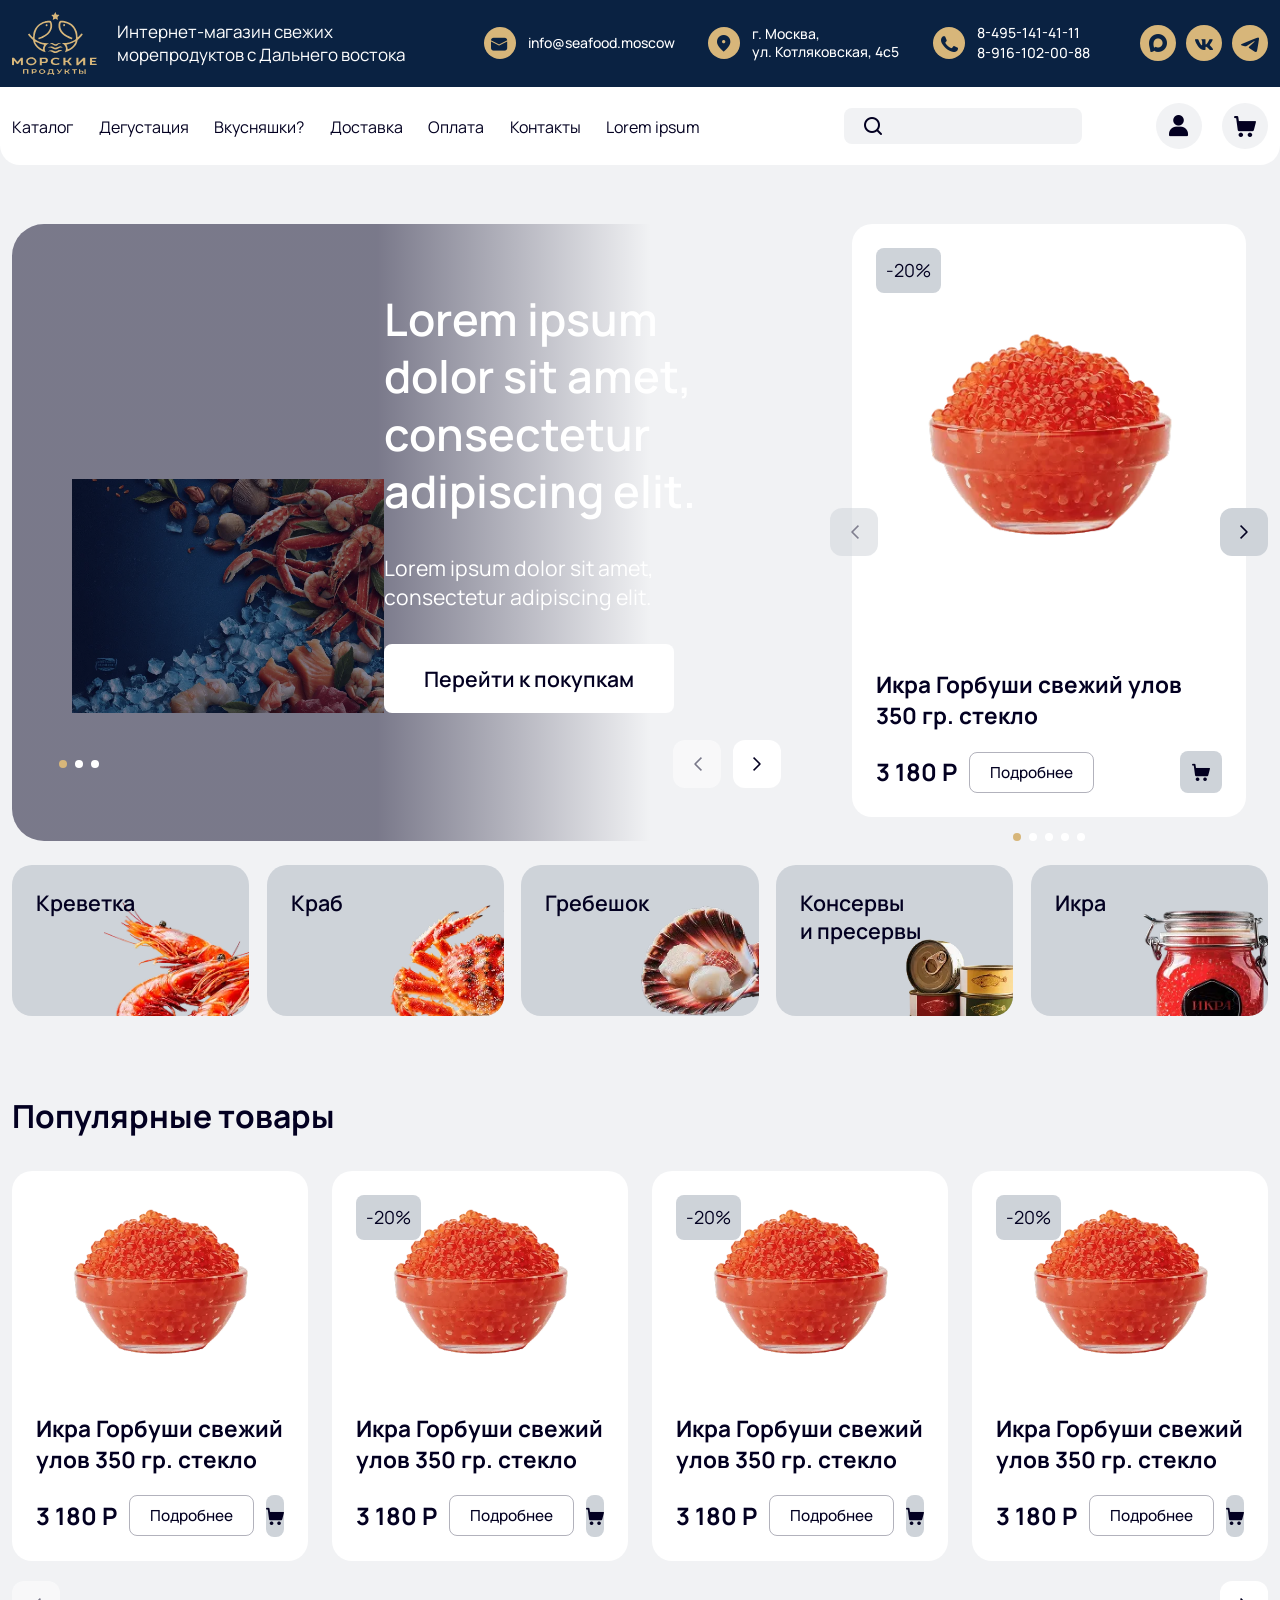
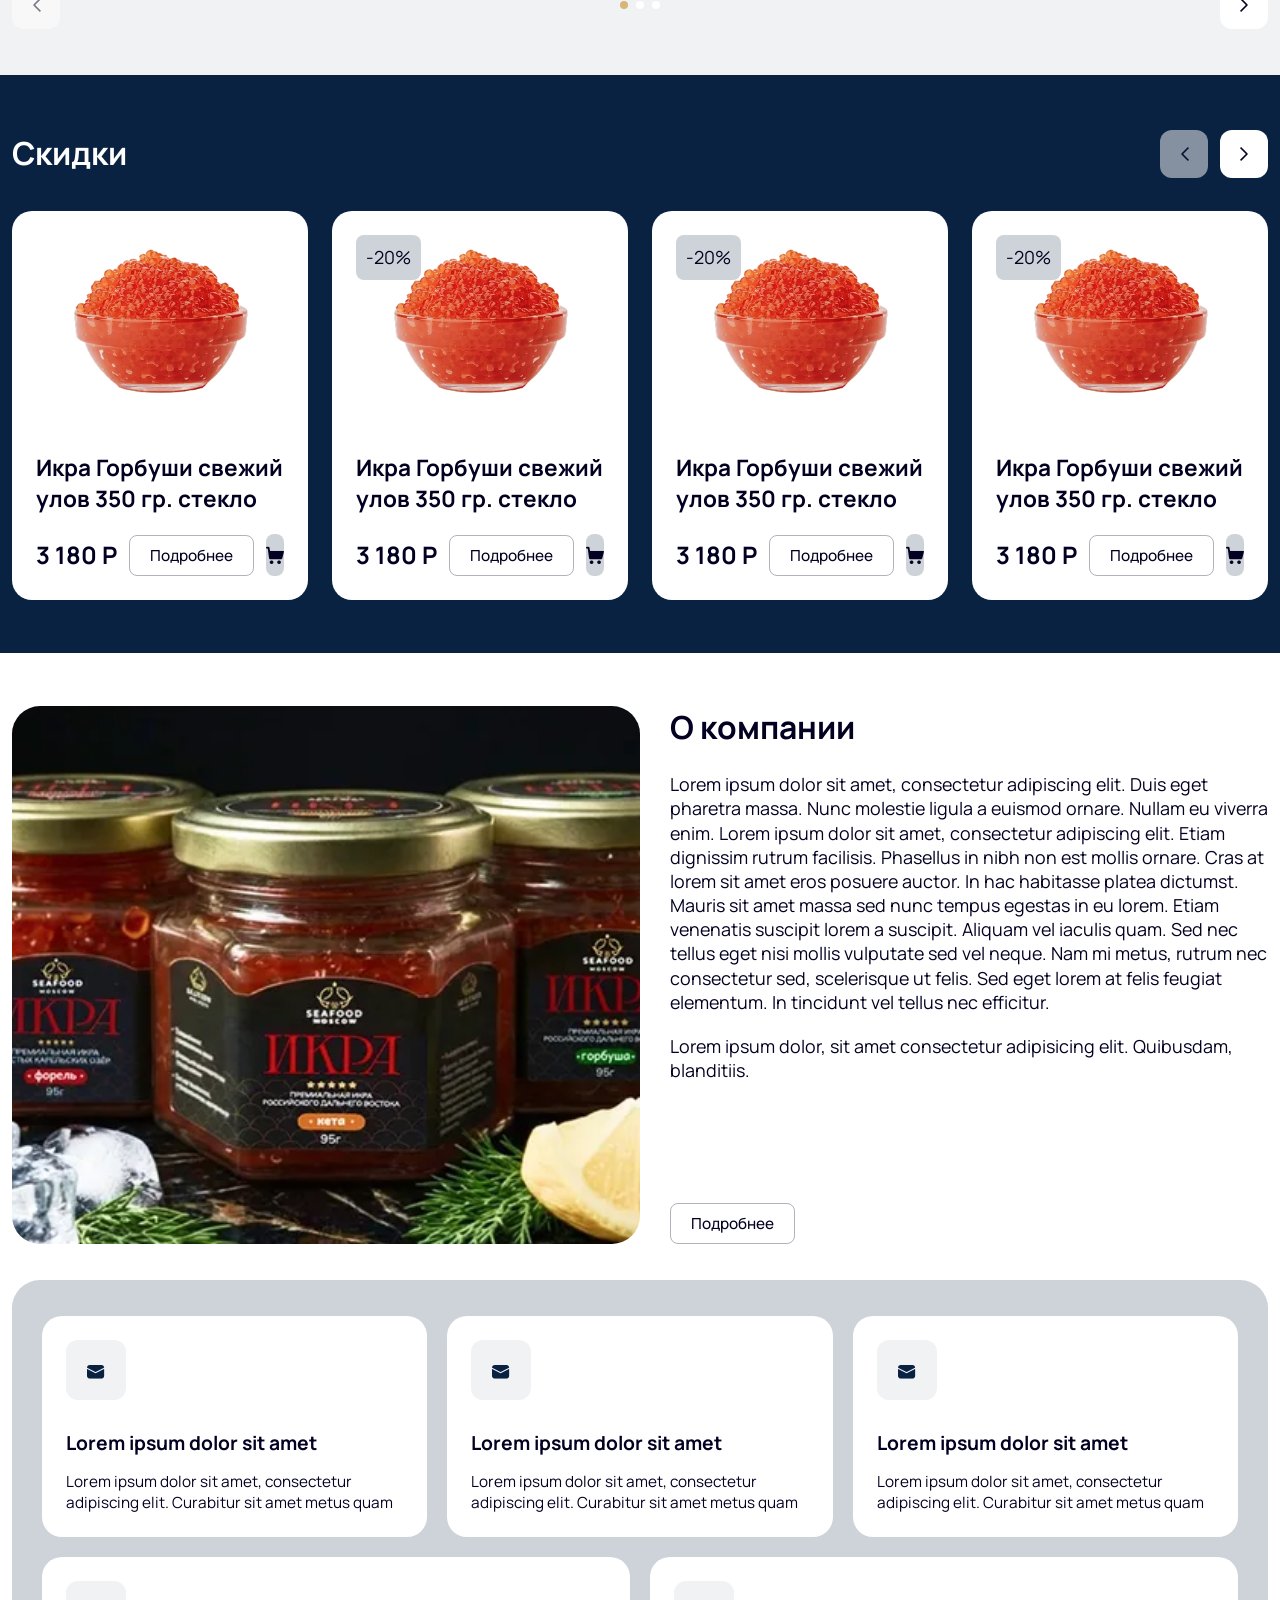
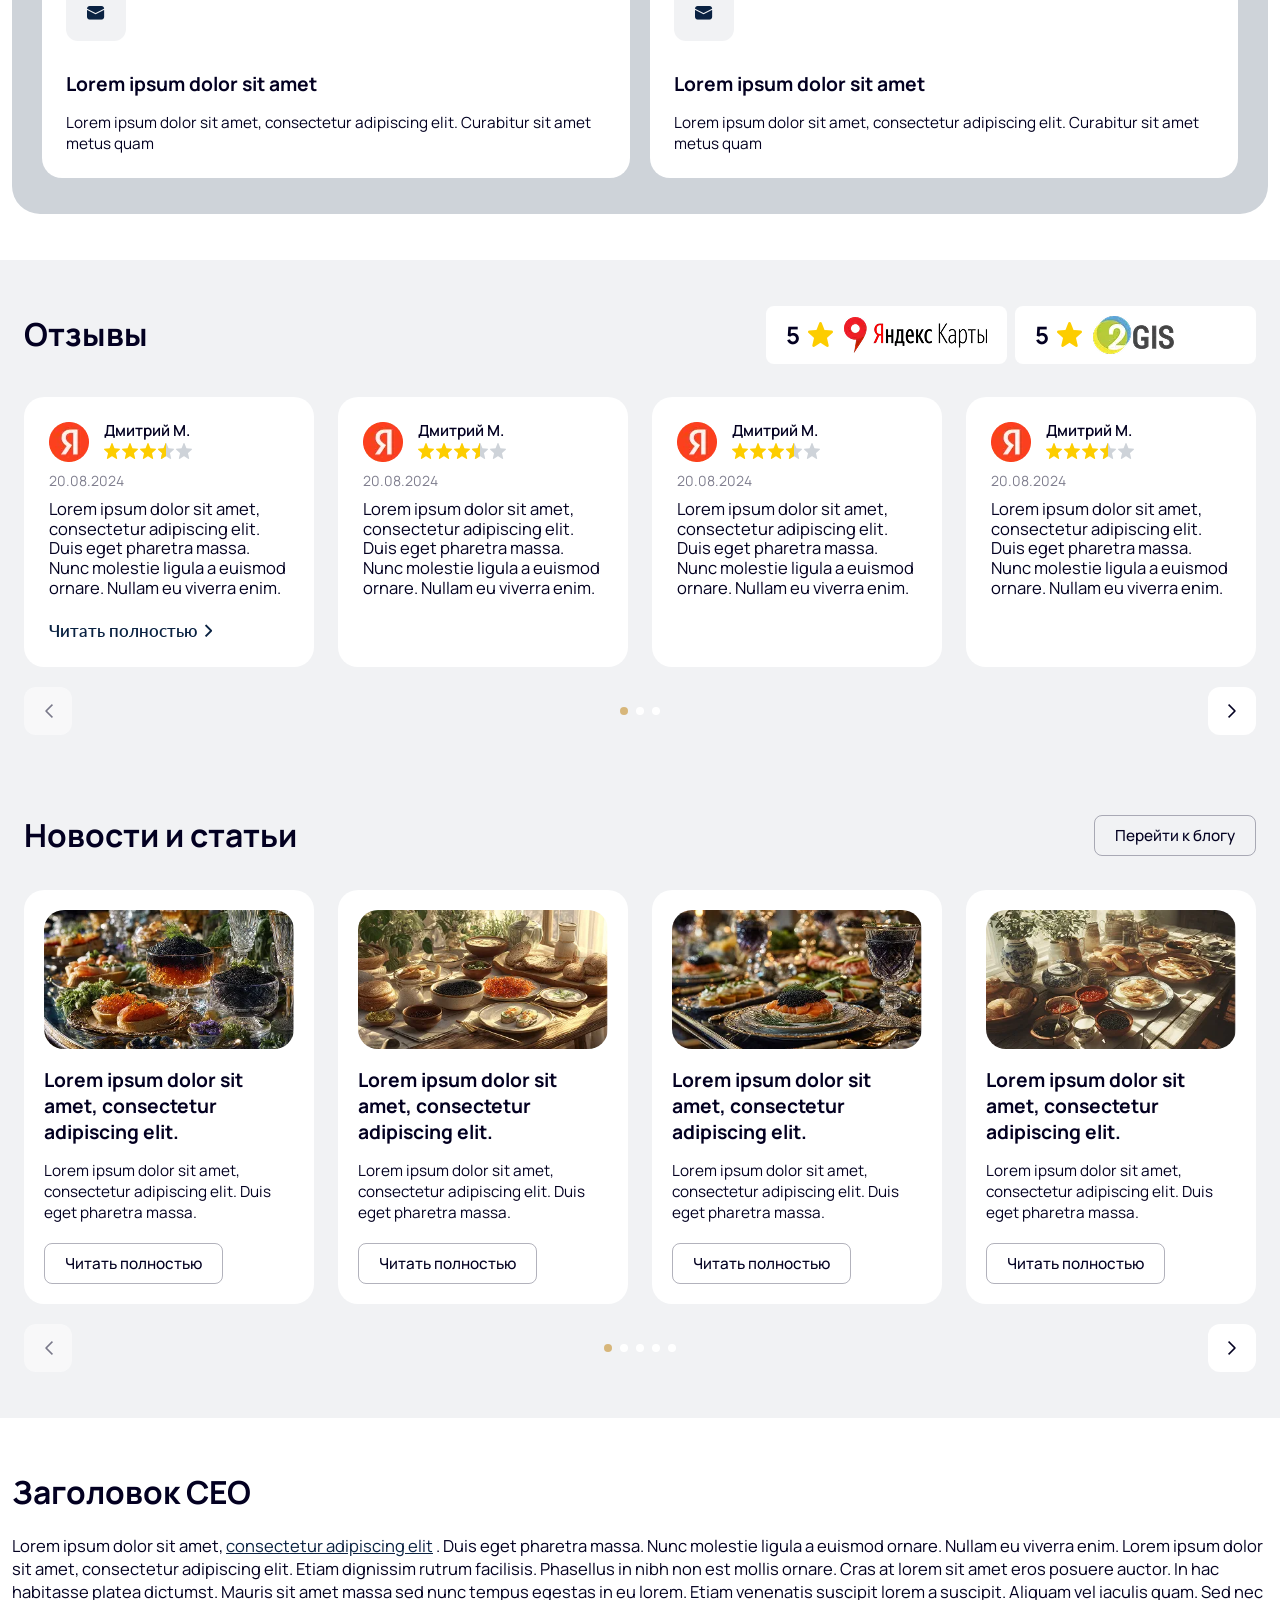
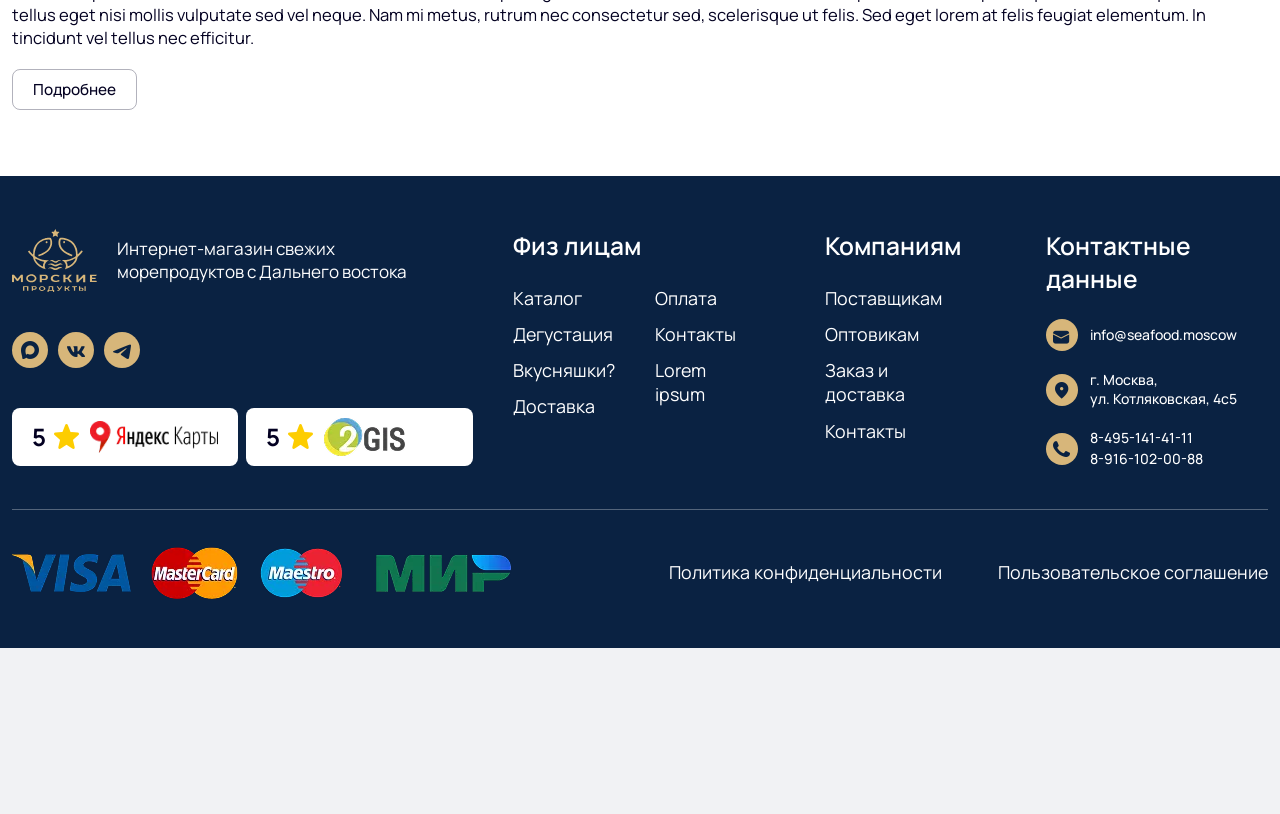
==== commit 076ed6bb: "Updates" ====
--- a/index.html
+++ b/index.html
@@ -10,10 +10,10 @@
 		<link rel="preload" href="./assets/fonts/Lato-Semibold.woff2" as="font" type="font/woff2" crossorigin="anonymous">
 		<link rel="shortcut icon" href="assets/img/favicon.ico">
 		<title>Главная</title>
-		<script type="module" crossorigin="" src="./js/index.min.js?v=1779038834662"></script>
+		<script type="module" crossorigin="" src="./js/index.min.js?v=1779182113015"></script>
 		<link rel="modulepreload" crossorigin="" href="./js/popup.min.js">
-		<link rel="stylesheet" crossorigin="" href="./css/popup.min.css?v=1779038834662">
-		<link rel="stylesheet" crossorigin="" href="./css/index.min.css?v=1779038834662">
+		<link rel="stylesheet" crossorigin="" href="./css/popup.min.css?v=1779182113015">
+		<link rel="stylesheet" crossorigin="" href="./css/index.min.css?v=1779182113015">
 	</head>
 	<body>
 		<div class="wrapper">
@@ -108,9 +108,54 @@
 					<section class="hero">
 						<div class="hero__top">
 							<div class="hero__main">
-								<p class="hero__title">Lorem ipsum dolor sit amet, consectetur adipiscing elit.</p>
-								<p>Lorem ipsum dolor sit amet, consectetur adipiscing elit.</p>
-								<a href="#" data-fls-button="" class="hero__btn button" data-fls-popup-link="order">Перейти к покупкам</a>
+								<div data-fls-slider="" class="hero__main-slider">
+									<div class="hero__swiper">
+										<div class="hero__main-slide">
+											<picture>
+												<source media="(max-width: 600px)" srcset="./assets/img/heroBg-600.webp" type="image/webp">
+												<source media="(max-width: 1200px)" srcset="./assets/img/heroBg-1200.webp" type="image/webp">
+												<img alt="background" src="./assets/img/heroBg.webp">
+											</picture>
+											<div class="hero__main-content">
+												<p class="hero__title">Lorem ipsum dolor sit amet, consectetur adipiscing elit.</p>
+												<p>Lorem ipsum dolor sit amet, consectetur adipiscing elit.</p>
+												<a href="#" data-fls-button="" class="hero__btn button" data-fls-popup-link="order">Перейти к
+										покупкам</a>
+											</div>
+										</div>
+										<div class="hero__main-slide">
+											<picture>
+												<source media="(max-width: 600px)" srcset="./assets/img/heroBg-600.webp" type="image/webp">
+												<source media="(max-width: 1200px)" srcset="./assets/img/heroBg-1200.webp" type="image/webp">
+												<img alt="background" src="./assets/img/heroBg.webp">
+											</picture>
+											<div class="hero__main-content">
+												<p class="hero__title">Lorem ipsum dolor sit amet, consectetur adipiscing elit.</p>
+												<p>Lorem ipsum dolor sit amet, consectetur adipiscing elit.</p>
+												<a href="#" data-fls-button="" class="hero__btn button" data-fls-popup-link="order">Перейти к
+										покупкам</a>
+											</div>
+										</div>
+										<div class="hero__main-slide">
+											<picture>
+												<source media="(max-width: 600px)" srcset="./assets/img/heroBg-600.webp" type="image/webp">
+												<source media="(max-width: 1200px)" srcset="./assets/img/heroBg-1200.webp" type="image/webp">
+												<img alt="background" src="./assets/img/heroBg.webp">
+											</picture>
+											<div class="hero__main-content">
+												<p class="hero__title">Lorem ipsum dolor sit amet, consectetur adipiscing elit.</p>
+												<p>Lorem ipsum dolor sit amet, consectetur adipiscing elit.</p>
+												<a href="#" data-fls-button="" class="hero__btn button" data-fls-popup-link="order">Перейти к
+										покупкам</a>
+											</div>
+										</div>
+									</div>
+									<div data-fls-pagination="" class="pagination hero__main-pagination"></div>
+									<div class="hero__main-buttons-wrapper">
+										<button data-fls-button="" class="arrow-button arrow-button--prev hero__main-btn-prev --icon-arrow"></button>
+										<button data-fls-button="" class="arrow-button hero__main-btn-next --icon-arrow"></button>
+									</div>
+								</div>
 							</div>
 							<div class="hero__slider-wrapper">
 								<div data-fls-slider="" class="hero__slider">
--- a/css/popup.min.css
+++ b/css/popup.min.css
@@ -1 +1 @@
-*{padding:0;margin:0;border:0}*,:after,:before{box-sizing:border-box}:after,:before{display:inline-block}body,html{height:100%}body{line-height:1;scrollbar-gutter:stable;-ms-text-size-adjust:100%;-moz-text-size-adjust:100%;-webkit-text-size-adjust:100%;-webkit-font-smoothing:antialiased;-moz-osx-font-smoothing:grayscale}button,input,textarea{font-family:inherit;font-size:inherit;line-height:inherit;color:inherit;background-color:transparent}input,textarea{width:100%}label{display:inline-block}button,option,select{cursor:pointer}a{display:inline-block;color:inherit;text-decoration:none}ul li{list-style:none}img{max-width:100%;height:auto;vertical-align:middle}h1,h2,h3,h4,h5,h6{font-weight:inherit;font-size:inherit}@font-face{font-family:Manrope;font-display:swap;src:url(../assets/fonts/Manrope-SemiBold.woff2) format("woff2");font-weight:600;font-style:normal}@font-face{font-family:Manrope;font-display:swap;src:url(../assets/fonts/Manrope-Regular.woff2) format("woff2");font-weight:400;font-style:normal}@font-face{font-family:Manrope;font-display:swap;src:url(../assets/fonts/Manrope-Medium.woff2) format("woff2");font-weight:500;font-style:normal}@font-face{font-family:Manrope;font-display:swap;src:url(../assets/fonts/Manrope-Bold.woff2) format("woff2");font-weight:700;font-style:normal}@font-face{font-family:Lato;font-display:swap;src:url(../assets/fonts/Lato-Semibold.woff2) format("woff2");font-weight:600;font-style:normal}@font-face{font-family:iconfont;font-display:swap;src:url(../assets/fonts/iconfont.woff2?b0fd1598f021709a7f0ad3983cae05e6) format("woff2")}[class*="--icon-"]:before{font-family:iconfont}[class*="--icon-vk"]:before{content:"\f101"}[class*="--icon-user"]:before{content:"\f102"}[class*="--icon-tg"]:before{content:"\f103"}[class*="--icon-star"]:before{content:"\f104"}[class*="--icon-shareStroke"]:before{content:"\f105"}[class*="--icon-share"]:before{content:"\f106"}[class*="--icon-search"]:before{content:"\f107"}[class*="--icon-phone"]:before{content:"\f108"}[class*="--icon-max"]:before{content:"\f109"}[class*="--icon-mail"]:before{content:"\f10a"}[class*="--icon-location"]:before{content:"\f10b"}[class*="--icon-likeStroke"]:before{content:"\f10c"}[class*="--icon-like"]:before{content:"\f10d"}[class*="--icon-cross"]:before{content:"\f10e"}[class*="--icon-check"]:before{content:"\f10f"}[class*="--icon-cart"]:before{content:"\f110"}[class*="--icon-arrow"]:before{content:"\f111"}body{background-color:#f1f2f4;color:#030021;min-width:20rem;font-family:Manrope;font-size:1.125rem}[data-fls-scrolllock] body{overflow:hidden;touch-action:none;overscroll-behavior:none}.wrapper{min-height:100%;display:flex;flex-direction:column;overflow:clip}.wrapper>main{flex:1 1 auto}.wrapper>*{min-width:0}[class*=__container]{max-width:112.125rem;margin:0 auto;padding-left:.75rem;padding-right:.75rem}.title{line-height:1.3611111111;font-weight:700}.white-bg{background-color:#fff}.reviews-general{display:grid;grid-template-columns:1fr 1fr;gap:.5rem}.reviews-general__block{background-color:#fff;border-radius:.5rem;padding:.625rem 1.25rem;display:flex;align-items:center;gap:.75rem}.reviews-general__rating{font-weight:700;font-size:1.5rem;display:flex;flex-direction:row-reverse;gap:.5rem}.reviews-general__rating:before{color:#fdcd00}.seo{padding-bottom:1.25rem}.seo.seo--nm{margin:0}.seo__content{display:flex;flex-direction:column}.seo__content h1,.seo__content h2,.seo__content h3,.seo__content h4,.seo__content h5,.seo__content h6{font-weight:700;line-height:1.3611111111}.seo__content p{line-height:1.3888888889}.seo__content ol,.seo__content ul{line-height:1.375}.seo__content a{color:#0a2242;text-decoration:underline;transition:.2s}.seo__content ol li:not(:last-child),.seo__content ul li:not(:last-child){margin:0 0 .5rem}.seo__content ul li{display:flex;align-items:baseline;gap:.75rem}.seo__content ul li:before{content:"";border-radius:50%;flex-shrink:0;background-color:#d7b67a}.seo__content ol li{list-style-position:inside}.slider__container{position:relative}.slider__top-wrapper{display:flex;align-items:center;justify-content:space-between;flex-wrap:wrap;gap:.75rem}.slider__main{position:relative;padding:0 0 1.25rem}.slider__pagination{margin:2.5rem 0 0}.slider__slider-buttons-wrapper{position:absolute;z-index:3;right:0;bottom:0;left:0;display:flex;justify-content:space-between;pointer-events:none}.slider__slider-buttons-wrapper .arrow-button:not(.swiper-button-disabled){pointer-events:all}.slider--blue{background-color:#0a2242}.slider--blue .title{color:#fff}.slider--blue .slider__main{padding:0}.slider--blue .slider__slider-buttons-wrapper{position:relative;gap:.75rem}.socials{gap:.625rem}.socials,.socials__social{display:flex;align-items:center}.socials__social{width:2.25rem;height:2.25rem;border-radius:50%;background-color:#d7b67a;justify-content:center;transition:.2s}.socials__social:before{font-size:1.125rem;color:#0a2242;transition:.2s}.socials__social.--icon-vk:before{margin-bottom:.25rem}.swiper{overflow:hidden}.swiper-initialized{touch-action:pan-y}.swiper-wrapper{width:100%;height:100%;box-sizing:content-box;display:flex;position:relative}.swiper-vertical .swiper-wrapper{flex-direction:column}.swiper-autoheight .swiper-wrapper{align-items:flex-start}.swiper-initialized .swiper-slide{flex-shrink:0}.swiper-android .swiper-slide,.swiper-android .swiper-wrapper{transform:translateZ(0)}.swiper-button-lock{display:none!important}.--showmore-active [data-fls-showmore-button] span,[data-fls-showmore-button] span:last-child{display:none}.--showmore-active [data-fls-showmore-button] span:last-child{display:block}.header{z-index:3;position:relative}.header:before{content:"";background-color:rgba(3,0,33,.5);position:absolute;width:100%;height:120vh;height:120svh;top:5rem;bottom:0;left:0;transition:.2s;opacity:0;visibility:hidden}[data-menu-open] .header:before{opacity:1;visibility:visible}.header__top{background-color:#0a2242;padding:.75rem 0}.header__top .header__container{display:flex;align-items:center;gap:2.5rem}.header__logo{display:flex;align-items:center;gap:1.25rem;flex-shrink:0;margin-right:auto}.header__logo img{height:auto;display:block}.header__logo p{line-height:1.35;color:#fff;margin:0;white-space:nowrap}.header__info-wrapper{display:flex;align-items:center}.header__info-block:first-child .info-block__icon:before{margin-bottom:.125rem}.header__bottom{position:relative;background-color:#fff;border-radius:0 0 1.25rem 1.25rem;padding:1rem 0}.header__bottom .header__container{display:flex;align-items:center;gap:1.25rem}[data-menu-open] .header__bottom{border-radius:0}.header__search{display:flex;align-items:center;background-color:#f1f2f4;border-radius:.5rem;height:3rem;padding:0 0 0 1.25rem;margin-left:auto;transition:border-color .2s ease}.header__search:focus-within{border-color:#d7b67a}.header__search-btn{background:none;border:none;padding:0;cursor:pointer;display:flex;align-items:center;justify-content:center;flex-shrink:0}.header__search-btn:before{font-size:1.125rem;transition:.2s}.header__search-input{background:none;border:none;outline:none;font-size:1rem;font-weight:600;padding:0 1.25rem 0 .625rem;width:100%;height:100%}.header__search-input::placeholder{color:rgba(3,0,33,.4)}.header__user-wrapper{display:flex;align-items:center;flex-shrink:0}.header__user-button{display:flex;align-items:center;justify-content:center;width:2.875rem;height:2.875rem;border-radius:50%;background-color:#f1f2f4;text-decoration:none;transition:.2s}.header__user-button:before{font-size:1.375rem;color:#030021;transition:.2s}.menu{display:flex;align-items:center}.menu__icon{display:none}.menu__list{display:flex;align-items:center}.menu__item,.menu__link{position:relative}.menu__link{color:#030021;text-decoration:none;transition:.2s}.menu__link:after{content:"";position:absolute;bottom:-.375rem;left:0;right:0;height:.125rem;background-color:#d7b67a;transform:scaleX(0);transform-origin:center;transition:transform .25s ease}.footer{background-color:#0a2242}.footer__top{display:flex;align-items:flex-start;justify-content:space-between;gap:2.5rem;padding-bottom:2.5rem}.footer__left{flex:0 1 30.75rem;display:flex;flex-direction:column}.footer__logo{display:flex;align-items:center;gap:1.25rem;text-decoration:none;flex-shrink:0}.footer__logo img{height:auto;display:block}.footer__logo p{line-height:1.35;color:#fff}.footer__nav{display:flex;align-items:flex-start}.footer__nav-col{display:flex;flex-direction:column}.footer__nav-title{line-height:1.3571428571;font-weight:600;color:#fff}.footer__nav-lists{display:flex;gap:2.5rem}.footer__nav-list{display:flex;flex-direction:column;gap:.75rem;list-style:none;margin:0;padding:0}.footer__nav-link{line-height:1.35;color:#fff;text-decoration:none;transition:.2s}.footer__info-wrapper{display:flex;flex-direction:column;gap:1.25rem}.footer__bottom{display:flex;align-items:center;justify-content:space-between;gap:1.5rem;border-top:.0625rem solid hsla(0,0%,100%,.3)}.footer__payments{display:flex;align-items:center;gap:1.25rem}.footer__payments img{min-width:0;flex:1 1 auto}.footer__docs{display:flex;align-items:center;flex-wrap:wrap;row-gap:.75rem}.footer__doc-link{line-height:1.35;color:#fff;transition:.2s}input[type=email],input[type=tel],input[type=text],textarea{-webkit-appearance:none;-moz-appearance:none;appearance:none}.input{width:100%;display:block;background-color:#f1f2f4;border-radius:.5rem;border:.125rem solid transparent;padding-left:1.5rem;padding-right:1.5rem;caret-color:inherit;outline:none;color:rgba(10,34,66,.5)}.input.--form-error{border:.125rem solid #bc1d00}.input[placeholder]:not([data-fls-placeholder-nohiden])::placeholder{color:rgba(10,34,66,.5);transition:opacity .1s}.input[placeholder]:not([data-fls-placeholder-nohiden]):focus::placeholder{opacity:0}textarea.input{resize:vertical;padding:0}.checkbox{display:inline-block;position:relative}.checkbox:not(:last-child){margin-bottom:.3125rem}.checkbox__input{position:absolute;width:0;height:0;opacity:0}.checkbox__input:checked+.checkbox__text:after{transform:scale(1)}.checkbox__text{cursor:pointer;position:relative;gap:.625rem;display:inline-flex;align-items:center}.checkbox__text p{color:rgba(10,34,66,.5)}.checkbox__text p a{font-weight:600;text-decoration:underline}.checkbox__text:before{content:"";border-radius:.1875rem;align-self:flex-start;flex:0 0 1rem;width:1rem;height:1rem;background-color:#f1f2f4}.checkbox__text:after{font-family:iconfont;content:"\f10f";transition:.2s;transform:scale(0);position:absolute;left:.25rem;top:.1875rem;font-size:.625rem;color:#0a2242}.checkbox.--form-error .checkbox__text p{color:#bc1d00}.button{font-weight:600;border-radius:.5rem;padding:1.5rem 2.5rem;transition:.2s}.button--gold{background-color:#d7b67a}.button-small{line-height:1.375;font-weight:500;padding:.5625rem 1.25rem;border:.0625rem solid rgba(3,0,33,.3);border-radius:.5rem;transition:.2s}.arrow-button{width:3rem;height:3rem;border-radius:.75rem;background-color:#fff;display:flex;align-items:center;justify-content:center;cursor:pointer;transition:.2s}.arrow-button.swiper-button-disabled{opacity:.5;pointer-events:none}.arrow-button:before{font-size:.875rem;color:#030021;transition:.2s}.arrow-button--prev:before{transform:rotate(180deg);display:block}.slide-card{display:flex;flex-direction:column;background-color:#fff;border-radius:1.25rem;padding:1.5rem}.slide-card__img-block{position:relative;flex:1;display:flex;align-items:center;justify-content:center;margin-bottom:1rem}.slide-card__img-block img{width:100%;aspect-ratio:376/275;object-fit:contain}.slide-card__sale{position:absolute;top:0;left:0;background-color:#ced3d9;border-radius:.5rem;padding:.625rem;font-size:1.125rem;line-height:1.3888888889}.slide-card__title{margin:1.25rem 0;line-height:1.375;font-weight:700;transition:.2s}.slide-card__bottom{display:flex;align-items:center;gap:.75rem}.slide-card__price{font-size:1.5rem;font-weight:700;white-space:nowrap}.slide-card__button{margin-right:auto}.slide-card__cart{width:2.625rem;height:2.625rem;border-radius:.5rem;background-color:#ced3d9;display:flex;align-items:center;justify-content:center;text-decoration:none;transition:.2s}.slide-card__cart:before{font-size:1.125rem;color:#030021;transition:.2s}.info-block{gap:.75rem}.info-block,.info-block__icon{display:flex;align-items:center}.info-block__icon{border-radius:50%;background-color:#d7b67a;justify-content:center;flex-shrink:0}.info-block__icon:before{font-size:1.0625rem;color:#0a2242}.info-block__text{display:flex;flex-direction:column;gap:.125rem}.info-block__text a{font-weight:500;line-height:1.35;color:#fff;white-space:nowrap;transition:.2s}body:after{content:"";background:rgba(10,34,66,.5);backdrop-filter:blur(1.25rem);position:fixed;width:100%;height:100%;top:0;left:0;opacity:0;transition:opacity .4s;pointer-events:none;z-index:149}[data-fls-popup-open] body:after{opacity:1}[data-fls-popup]{position:fixed;top:0;left:0;bottom:0;right:0;padding:1.875rem .625rem;transition:visibility .4s;visibility:hidden;pointer-events:none}[data-fls-popup][data-fls-popup-active]{z-index:150;visibility:visible;overflow:auto;pointer-events:auto}[data-fls-popup-active] [data-fls-popup-body]{visibility:visible;transform:scale(1)}[data-fls-popup-wrapper]{flex-direction:column;min-height:100%;flex:1 1 auto;width:100%;display:flex;justify-content:center;align-items:center}[data-fls-popup-body]{visibility:hidden;transform:scale(0);transition:transform .3s ease 0s,visibility .3s ease 0s;background-color:#fff;width:100%;max-width:70.625rem;border-radius:1.5rem;position:relative;overflow:hidden}[data-fls-popup-youtube-place] iframe{width:100%;aspect-ratio:16/9}.popup__close{position:absolute}.popup__close:before{font-size:.875rem}.popup__content{display:grid;grid-template-columns:1fr 1fr}.popup__img{position:relative}.popup__img img{position:absolute;width:100%;height:100%;top:0;left:0;object-fit:cover}.popup__title{margin:0 0 1.5rem;font-weight:600;line-height:128%}.popup__text{line-height:1.3888888889}.popup__form{margin:1.5rem 0 0}.popup__input{margin:0 0 .75rem}.popup__checkbox{margin:.75rem 0 0}.popup__btn{width:100%;margin:1.5rem 0 0}@media (max-width:80em){.header__socials{margin-left:.625rem}.header__search{height:2.25rem}.menu__link{font-size:1rem}.info-block__icon{width:2rem;height:2rem}.info-block__text a{font-size:.875rem}}@media (max-width:78.125em) and (any-hover:none){.menu__icon{cursor:default}}@media (max-width:78.125em){.header__info-wrapper{margin:2.5rem 0 0;gap:3.125rem;justify-content:center;flex-wrap:wrap}.header__info-block .info-block__text a{color:#030021}.menu__icon{display:block;position:relative;width:2.5rem;height:2.5rem;z-index:5;background-color:#d7b67a;border-radius:.5rem}.menu__icon span,.menu__icon:after,.menu__icon:before{content:"";transition:all .3s ease 0s;left:.75rem;position:absolute;width:1.125rem;height:.125rem;background-color:#0a2242}.menu__icon:before{top:.8125rem}.menu__icon:after{bottom:.8125rem}.menu__icon span{top:calc(50% - .0625rem)}[data-menu-open] .menu__icon span{width:0}[data-menu-open] .menu__icon:before{top:calc(50% - .0625rem);transform:rotate(-45deg)}[data-menu-open] .menu__icon:after{bottom:calc(50% - .0625rem);transform:rotate(45deg)}.menu__body{border-top:.0625rem solid rgba(10,34,66,.102);position:absolute;width:100%;left:0;top:100%;overflow:auto;padding:2.5rem .75rem;border-radius:0 0 2.5rem 2.5rem;background-color:#fff;transform:translateY(-200%);opacity:0;transition:.2s}[data-menu-open] .menu__body{transform:translateY(0);opacity:1}.menu__list{justify-content:center;gap:2.5rem;flex-wrap:wrap}}@media (max-width:73.75em){.footer__top{flex-direction:column}.footer__left{width:100%;display:grid;grid-template-columns:1fr 1fr;flex:1 1 100%}.footer__left .reviews-general{max-width:30.875rem;grid-column:1/3}.footer__socials{justify-self:end}.footer__nav{width:100%;justify-content:space-between}}@media (max-width:71.25em){.footer__docs{flex-direction:column}}@media (max-width:62.5em){.menu__list{gap:1.5rem;justify-content:space-between}}@media (max-width:52.5em){.footer__payments{max-width:26rem}}@media (max-width:48.75em){.popup__content{display:flex;flex-direction:column-reverse}.popup__img{aspect-ratio:696/547}}@media (max-width:48em){.header__logo p{display:none}}@media (max-width:46.875em){.header__info-wrapper{justify-content:space-between;gap:.75rem}.footer__logo p{display:none}}@media (max-width:43.75em){.footer__bottom{flex-direction:column;align-items:flex-start}.footer__payments{max-width:100%}}@media (max-width:41.25em){.footer__nav{display:grid;grid-template-columns:auto auto}}@media (max-width:40.625em){.header__bottom .header__container{gap:.625rem}}@media (max-width:34.375em){.reviews-general{grid-template-columns:1fr}.footer__left .reviews-general{grid-template-columns:1fr 1fr}.footer__left .reviews-general p{font-size:1.25rem}}@media (max-width:28.75em){.header__info-wrapper{flex-direction:column;justify-content:flex-start;align-items:flex-start}}@media (max-width:25em){.footer__nav-lists{gap:1.25rem}}@media (max-width:23.75em){.footer__left .reviews-general .reviews-general__block{padding:.625rem .875rem}.footer__left .reviews-general p{font-size:1.125rem}.footer__left .reviews-general p:before{font-size:1rem}}@media (max-width:21.875em){.slide-card{padding:1.5rem .75rem}}@media (max-width:20em){.title{font-size:1.5rem}.white-bg{padding-bottom:1.25rem}.seo{margin-top:1.25rem;padding-top:2.5rem}.seo__content{gap:.75rem}.seo__content h1{font-size:1.5rem}.seo__content h2{font-size:1.25rem}.seo__content h3{font-size:1.125rem}.seo__content h4{font-size:1rem}.seo__content ol,.seo__content p,.seo__content ul{font-size:.875rem}.seo__content ul li:before{width:.375rem;height:.375rem}.seo__more{margin-top:.75rem}.slider--100{margin-top:2.5rem}.slider--60,.slider--80,.slider__main{margin-top:1.25rem}.slider--blue{padding-top:2.8125rem;padding-bottom:2.5rem}.header__logo img{width:4.1875rem}.header__search{width:10rem;margin-right:.375rem}.header__user-wrapper{gap:.75rem}.footer__top{padding-top:2.5rem}.footer__left{gap:1.75rem}.footer__logo img{width:4.1875rem}.footer__nav{gap:1.25rem}.footer__nav-title{margin-bottom:1rem;font-size:1.125rem}.footer__nav-link{font-size:.875rem}.footer__bottom{padding-top:1.75rem;padding-bottom:1.75rem}.footer__docs{column-gap:.75rem}.footer__doc-link{font-size:.875rem}.input{font-size:1rem;padding-top:.75rem;padding-bottom:.75rem}.checkbox__text p{font-size:.75rem}.button{font-size:1rem}.button-small{font-size:.875rem}.slide-card__title{font-size:1.25rem}.popup__close{top:1.125rem;right:1.125rem}.popup__main{padding-top:3rem;padding-bottom:2.25rem;padding-left:1.5rem;padding-right:1.5rem}.popup__title{font-size:1.5rem}.popup__text{font-size:1rem}}@media (min-width:20em) and (max-width:112.125em){.title{font-size:clamp(1.5rem,1.337177747625rem + .8141112619vw,2.25rem)}.white-bg{padding-bottom:clamp(1.25rem,.70725915875rem + 2.7137042062vw,3.75rem)}.seo{margin-top:clamp(1.25rem,.70725915875rem + 2.7137042062vw,3.75rem);padding-top:clamp(2.5rem,2.228629579375rem + 1.3568521031vw,3.75rem)}.seo__content{gap:clamp(.75rem,.587177747625rem + .8141112619vw,1.5rem)}.seo__content h1{font-size:clamp(1.5rem,1.337177747625rem + .8141112619vw,2.25rem)}.seo__content h2{font-size:clamp(1.25rem,1.14145183175rem + .5427408412vw,1.75rem)}.seo__content h3{font-size:clamp(1.125rem,1.0435888738125rem + .4070556309vw,1.5rem)}.seo__content h4{font-size:clamp(1rem,.945725915875rem + .2713704206vw,1.25rem)}.seo__content p{font-size:clamp(.875rem,.820725915875rem + .2713704206vw,1.125rem)}.seo__content ol,.seo__content ul{font-size:clamp(.875rem,.8478629579375rem + .1356852103vw,1rem)}.seo__content ul li:before{width:clamp(.375rem,.3478629579375rem + .1356852103vw,.5rem);height:clamp(.375rem,.3478629579375rem + .1356852103vw,.5rem)}.seo__more{margin-top:clamp(.75rem,.587177747625rem + .8141112619vw,1.5rem)}.slider--100{margin-top:clamp(2.5rem,1.685888738125rem + 4.0705563094vw,6.25rem)}.slider--60{margin-top:clamp(1.25rem,.70725915875rem + 2.7137042062vw,3.75rem)}.slider--80{margin-top:clamp(1.25rem,.435888738125rem + 4.0705563094vw,5rem)}.slider__main{margin-top:clamp(1.25rem,.978629579375rem + 1.3568521031vw,2.5rem)}.slider--blue{padding-top:clamp(2.8125rem,2.60897218453125rem + 1.0176390773vw,3.75rem);padding-bottom:clamp(2.5rem,2.228629579375rem + 1.3568521031vw,3.75rem)}.header__logo img{width:clamp(4.1875rem,3.807581411125rem + 1.8995929444vw,5.9375rem)}.header__search{width:clamp(10rem,8.37177747625625rem + 8.1411126187vw,17.5rem);margin-right:clamp(.375rem,-.62907055630625rem + 5.0203527815vw,5rem)}.header__user-wrapper{gap:clamp(.75rem,.587177747625rem + .8141112619vw,1.5rem)}.footer__top{padding-top:clamp(2.5rem,2.228629579375rem + 1.3568521031vw,3.75rem)}.footer__left{gap:clamp(1.75rem,1.49219810040625rem + 1.289009498vw,2.9375rem)}.footer__logo img{width:clamp(4.1875rem,3.807581411125rem + 1.8995929444vw,5.9375rem)}.footer__nav{gap:clamp(1.25rem,-.10685210311875rem + 6.7842605156vw,7.5rem)}.footer__nav-title{margin-bottom:clamp(1rem,.837177747625rem + .8141112619vw,1.75rem);font-size:clamp(1.125rem,.9893147896875rem + .6784260516vw,1.75rem)}.footer__nav-link{font-size:clamp(.875rem,.7935888738125rem + .4070556309vw,1.25rem)}.footer__bottom{padding-top:clamp(1.75rem,1.587177747625rem + .8141112619vw,2.5rem);padding-bottom:clamp(1.75rem,1.315807327rem + 2.170963365vw,3.75rem)}.footer__docs{column-gap:clamp(.75rem,-.172659430125rem + 4.6132971506vw,5rem)}.footer__doc-link{font-size:clamp(.875rem,.7935888738125rem + .4070556309vw,1.25rem)}.input{font-size:clamp(1rem,.945725915875rem + .2713704206vw,1.25rem);padding-top:clamp(.75rem,.64145183175rem + .5427408412vw,1.25rem);padding-bottom:clamp(.75rem,.64145183175rem + .5427408412vw,1.25rem)}.checkbox__text p{font-size:clamp(.75rem,.7228629579375rem + .1356852103vw,.875rem)}.button{font-size:clamp(1rem,.89145183175rem + .5427408412vw,1.5rem)}.button-small{font-size:clamp(.875rem,.8478629579375rem + .1356852103vw,1rem)}.slide-card__title{font-size:clamp(1.25rem,1.195725915875rem + .2713704206vw,1.5rem)}.popup__close{top:clamp(1.125rem,1.03002035278125rem + .4748982361vw,1.5625rem);right:clamp(1.125rem,1.03002035278125rem + .4748982361vw,1.5625rem)}.popup__main{padding-top:clamp(3rem,2.511533242875rem + 2.4423337856vw,5.25rem);padding-bottom:clamp(2.25rem,1.381614654rem + 4.34192673vw,6.25rem);padding-left:clamp(1.5rem,1.2829036635rem + 1.0854816825vw,2.5rem);padding-right:clamp(1.5rem,1.16078697421875rem + 1.6960651289vw,3.0625rem)}.popup__title{font-size:clamp(1.5rem,1.337177747625rem + .8141112619vw,2.25rem)}.popup__text{font-size:clamp(1rem,.9728629579375rem + .1356852103vw,1.125rem)}}@media (min-width:46.875em) and (max-width:110.625em){.footer__logo p{font-size:clamp(.875rem,.59926470588125rem + .5882352941vw,1.25rem)}}@media (min-width:48em) and (max-width:110.625em){.header__logo p{font-size:clamp(.875rem,.5875748503rem + .5988023952vw,1.25rem)}}@media (min-width:78.125em) and (max-width:110.625em){.header__info-wrapper{gap:clamp(2rem,-2.20673076923125rem + 5.3846153846vw,3.75rem)}.menu__list{gap:clamp(1.5rem,-2.40625rem + 5vw,3.125rem)}}@media (min-width:80em) and (max-width:110.625em){.header__socials{margin-left:clamp(.625rem,-14.06887755101875rem + 18.3673469388vw,6.25rem)}.menu__link{font-size:clamp(1rem,.3469387755125rem + .8163265306vw,1.25rem)}.info-block__icon{width:clamp(2rem,.69387755101875rem + 1.6326530612vw,2.5rem);height:clamp(2rem,.69387755101875rem + 1.6326530612vw,2.5rem)}.info-block__text a{font-size:clamp(.875rem,-.1045918367375rem + 1.2244897959vw,1.25rem)}}@media (min-width:110.625em){.header__logo p{font-size:1.25rem}.header__info-wrapper{gap:3.75rem}.header__socials{margin-left:6.25rem}.menu__list{gap:3.125rem}.footer__logo p,.menu__link{font-size:1.25rem}.info-block__icon{width:2.5rem;height:2.5rem}.info-block__text a{font-size:1.25rem}}@media (min-width:112.125em){.title{font-size:2.25rem}.white-bg{padding-bottom:3.75rem}.seo{margin-top:3.75rem;padding-top:3.75rem}.seo__content{gap:1.5rem}.seo__content h1{font-size:2.25rem}.seo__content h2{font-size:1.75rem}.seo__content h3{font-size:1.5rem}.seo__content h4{font-size:1.25rem}.seo__content p{font-size:1.125rem}.seo__content ol,.seo__content ul{font-size:1rem}.seo__content ul li:before{width:.5rem;height:.5rem}.seo__more{margin-top:1.5rem}.slider--100{margin-top:6.25rem}.slider--60{margin-top:3.75rem}.slider--80{margin-top:5rem}.slider__main{margin-top:2.5rem}.slider--blue{padding-top:3.75rem;padding-bottom:3.75rem}.header__logo img{width:5.9375rem}.header__search{width:17.5rem;margin-right:5rem}.header__user-wrapper{gap:1.5rem}.footer__top{padding-top:3.75rem}.footer__left{gap:2.9375rem}.footer__logo img{width:5.9375rem}.footer__nav{gap:7.5rem}.footer__nav-title{margin-bottom:1.75rem;font-size:1.75rem}.footer__nav-link{font-size:1.25rem}.footer__bottom{padding-top:2.5rem;padding-bottom:3.75rem}.footer__docs{column-gap:5rem}.footer__doc-link,.input{font-size:1.25rem}.input{padding-top:1.25rem;padding-bottom:1.25rem}.checkbox__text p{font-size:.875rem}.button{font-size:1.5rem}.button-small{font-size:1rem}.slide-card__title{font-size:1.5rem}.popup__close{top:1.5625rem;right:1.5625rem}.popup__main{padding-top:5.25rem;padding-bottom:6.25rem;padding-left:2.5rem;padding-right:3.0625rem}.popup__title{font-size:2.25rem}.popup__text{font-size:1.125rem}}@media (any-hover:hover){.seo__content a:hover{text-decoration:none}.socials__social:hover{background-color:rgba(215,182,122,.5)}.header__search-btn:hover:before{color:#0a2242}.header__user-button:hover{background-color:#0a2242}.header__user-button:hover:before{color:#f1f2f4}.menu__link:hover:after{transform:scaleX(1)}.footer__doc-link:hover,.footer__nav-link:hover{color:#d7b67a}.checkbox__text p a:hover{text-decoration:none}.button:hover{opacity:.8}.button-small:hover{border:.0625rem solid #0a2242;color:#fff}.arrow-button:hover,.button-small:hover{background-color:#0a2242}.arrow-button:hover:before{color:#fff}.arrow-button--gold:hover{background-color:#d7b67a}.arrow-button--gold:hover:before{color:#0a2242}.slide-card__title:hover{color:#d7b67a}.slide-card__cart:hover{background-color:#0a2242}.slide-card__cart:hover:before{color:#fff}.info-block__text a:hover{color:#d7b67a}}+*{padding:0;margin:0;border:0}*,:after,:before{box-sizing:border-box}:after,:before{display:inline-block}body,html{height:100%}body{line-height:1;scrollbar-gutter:stable;-ms-text-size-adjust:100%;-moz-text-size-adjust:100%;-webkit-text-size-adjust:100%;-webkit-font-smoothing:antialiased;-moz-osx-font-smoothing:grayscale}button,input,textarea{font-family:inherit;font-size:inherit;line-height:inherit;color:inherit;background-color:transparent}input,textarea{width:100%}label{display:inline-block}button,option,select{cursor:pointer}a{display:inline-block;color:inherit;text-decoration:none}ul li{list-style:none}img{max-width:100%;height:auto;vertical-align:middle}h1,h2,h3,h4,h5,h6{font-weight:inherit;font-size:inherit}@font-face{font-family:Manrope;font-display:swap;src:url(../assets/fonts/Manrope-SemiBold.woff2) format("woff2");font-weight:600;font-style:normal}@font-face{font-family:Manrope;font-display:swap;src:url(../assets/fonts/Manrope-Regular.woff2) format("woff2");font-weight:400;font-style:normal}@font-face{font-family:Manrope;font-display:swap;src:url(../assets/fonts/Manrope-Medium.woff2) format("woff2");font-weight:500;font-style:normal}@font-face{font-family:Manrope;font-display:swap;src:url(../assets/fonts/Manrope-Bold.woff2) format("woff2");font-weight:700;font-style:normal}@font-face{font-family:Lato;font-display:swap;src:url(../assets/fonts/Lato-Semibold.woff2) format("woff2");font-weight:600;font-style:normal}@font-face{font-family:iconfont;font-display:swap;src:url(../assets/fonts/iconfont.woff2?adaf4ef553e8fc5e93e8691f18c5462a) format("woff2")}[class*="--icon-"]:before{font-family:iconfont}[class*="--icon-vk"]:before{content:"\f101"}[class*="--icon-user"]:before{content:"\f102"}[class*="--icon-tg"]:before{content:"\f103"}[class*="--icon-strShare"]:before{content:"\f104"}[class*="--icon-strLike"]:before{content:"\f105"}[class*="--icon-star"]:before{content:"\f106"}[class*="--icon-share"]:before{content:"\f107"}[class*="--icon-search"]:before{content:"\f108"}[class*="--icon-phone"]:before{content:"\f109"}[class*="--icon-max"]:before{content:"\f10a"}[class*="--icon-mail"]:before{content:"\f10b"}[class*="--icon-location"]:before{content:"\f10c"}[class*="--icon-like"]:before{content:"\f10d"}[class*="--icon-cross"]:before{content:"\f10e"}[class*="--icon-check"]:before{content:"\f10f"}[class*="--icon-cart"]:before{content:"\f110"}[class*="--icon-arrow"]:before{content:"\f111"}body{background-color:#f1f2f4;color:#030021;min-width:20rem;font-family:Manrope;font-size:1.125rem}[data-fls-scrolllock] body{overflow:hidden;touch-action:none;overscroll-behavior:none}.wrapper{min-height:100%;display:flex;flex-direction:column;overflow:clip}.wrapper>main{flex:1 1 auto}.wrapper>*{min-width:0}[class*=__container]{max-width:112.125rem;margin:0 auto;padding-left:.75rem;padding-right:.75rem}.title{line-height:1.3611111111;font-weight:700}.white-bg{background-color:#fff}.reviews-general{display:grid;grid-template-columns:1fr 1fr;gap:.5rem}.reviews-general__block{background-color:#fff;border-radius:.5rem;padding:.625rem 1.25rem;display:flex;align-items:center;gap:.75rem}.reviews-general__rating{font-weight:700;font-size:1.5rem;display:flex;flex-direction:row-reverse;gap:.5rem}.reviews-general__rating:before{color:#fdcd00}.seo{padding-bottom:1.25rem}.seo.seo--nm{margin:0}.seo__content{display:flex;flex-direction:column}.seo__content h1,.seo__content h2,.seo__content h3,.seo__content h4,.seo__content h5,.seo__content h6{font-weight:700;line-height:1.3611111111}.seo__content p{line-height:1.3888888889}.seo__content ol,.seo__content ul{line-height:1.375}.seo__content a{color:#0a2242;text-decoration:underline;transition:.2s}.seo__content ol li:not(:last-child),.seo__content ul li:not(:last-child){margin:0 0 .5rem}.seo__content ul li{display:flex;align-items:baseline;gap:.75rem}.seo__content ul li:before{content:"";border-radius:50%;flex-shrink:0;background-color:#d7b67a}.seo__content ol li{list-style-position:inside}.slider__container{position:relative}.slider__top-wrapper{display:flex;align-items:center;justify-content:space-between;flex-wrap:wrap;gap:.75rem}.slider__main{position:relative;padding:0 0 1.25rem}.slider__pagination{margin:2.5rem 0 0}.slider__slider-buttons-wrapper{position:absolute;z-index:3;right:0;bottom:0;left:0;display:flex;justify-content:space-between;pointer-events:none}.slider__slider-buttons-wrapper .arrow-button:not(.swiper-button-disabled){pointer-events:all}.slider--blue{background-color:#0a2242}.slider--blue .title{color:#fff}.slider--blue .slider__main{padding:0}.slider--blue .slider__slider-buttons-wrapper{position:relative;gap:.75rem}.socials{gap:.625rem}.socials,.socials__social{display:flex;align-items:center}.socials__social{width:2.25rem;height:2.25rem;border-radius:50%;background-color:#d7b67a;justify-content:center;transition:.2s}.socials__social:before{font-size:1.125rem;color:#0a2242;transition:.2s}.socials__social.--icon-vk:before{margin-bottom:.25rem}.swiper{overflow:hidden}.swiper-initialized{touch-action:pan-y}.swiper-wrapper{width:100%;height:100%;box-sizing:content-box;display:flex;position:relative}.swiper-vertical .swiper-wrapper{flex-direction:column}.swiper-autoheight .swiper-wrapper{align-items:flex-start}.swiper-initialized .swiper-slide{flex-shrink:0}.swiper-android .swiper-slide,.swiper-android .swiper-wrapper{transform:translateZ(0)}.swiper-button-lock{display:none!important}.--showmore-active [data-fls-showmore-button] span,[data-fls-showmore-button] span:last-child{display:none}.--showmore-active [data-fls-showmore-button] span:last-child{display:block}.header{z-index:3;position:relative}.header:before{content:"";background-color:rgba(3,0,33,.5);position:absolute;width:100%;height:120vh;height:120svh;top:5rem;bottom:0;left:0;transition:.2s;opacity:0;visibility:hidden}[data-menu-open] .header:before{opacity:1;visibility:visible}.header__top{background-color:#0a2242;padding:.75rem 0}.header__top .header__container{display:flex;align-items:center;gap:2.5rem}.header__logo{display:flex;align-items:center;gap:1.25rem;flex-shrink:0;margin-right:auto}.header__logo img{height:auto;display:block}.header__logo p{line-height:1.35;color:#fff;margin:0;white-space:nowrap}.header__info-wrapper{display:flex;align-items:center}.header__info-block:first-child .info-block__icon:before{margin-bottom:.125rem}.header__bottom{position:relative;background-color:#fff;border-radius:0 0 1.25rem 1.25rem;padding:1rem 0}.header__bottom .header__container{display:flex;align-items:center;gap:1.25rem}[data-menu-open] .header__bottom{border-radius:0}.header__search{display:flex;align-items:center;background-color:#f1f2f4;border-radius:.5rem;height:3rem;padding:0 0 0 1.25rem;margin-left:auto;transition:border-color .2s ease}.header__search:focus-within{border-color:#d7b67a}.header__search-btn{background:none;border:none;padding:0;cursor:pointer;display:flex;align-items:center;justify-content:center;flex-shrink:0}.header__search-btn:before{font-size:1.125rem;transition:.2s}.header__search-input{background:none;border:none;outline:none;font-size:1rem;font-weight:600;padding:0 1.25rem 0 .625rem;width:100%;height:100%}.header__search-input::placeholder{color:rgba(3,0,33,.4)}.header__user-wrapper{display:flex;align-items:center;flex-shrink:0}.header__user-button{display:flex;align-items:center;justify-content:center;width:2.875rem;height:2.875rem;border-radius:50%;background-color:#f1f2f4;text-decoration:none;transition:.2s}.header__user-button:before{font-size:1.375rem;color:#030021;transition:.2s}.menu{display:flex;align-items:center}.menu__icon{display:none}.menu__list{display:flex;align-items:center}.menu__item,.menu__link{position:relative}.menu__link{color:#030021;text-decoration:none;transition:.2s}.menu__link:after{content:"";position:absolute;bottom:-.375rem;left:0;right:0;height:.125rem;background-color:#d7b67a;transform:scaleX(0);transform-origin:center;transition:transform .25s ease}.footer{background-color:#0a2242}.footer__top{display:flex;align-items:flex-start;justify-content:space-between;gap:2.5rem;padding-bottom:2.5rem}.footer__left{flex:0 1 30.75rem;display:flex;flex-direction:column}.footer__logo{display:flex;align-items:center;gap:1.25rem;text-decoration:none;flex-shrink:0}.footer__logo img{height:auto;display:block}.footer__logo p{line-height:1.35;color:#fff}.footer__nav{display:flex;align-items:flex-start}.footer__nav-col{display:flex;flex-direction:column}.footer__nav-title{line-height:1.3571428571;font-weight:600;color:#fff}.footer__nav-lists{display:flex;gap:2.5rem}.footer__nav-list{display:flex;flex-direction:column;gap:.75rem;list-style:none;margin:0;padding:0}.footer__nav-link{line-height:1.35;color:#fff;text-decoration:none;transition:.2s}.footer__info-wrapper{display:flex;flex-direction:column;gap:1.25rem}.footer__bottom{display:flex;align-items:center;justify-content:space-between;gap:1.5rem;border-top:.0625rem solid hsla(0,0%,100%,.3)}.footer__payments{display:flex;align-items:center;gap:1.25rem}.footer__payments img{min-width:0;flex:1 1 auto}.footer__docs{display:flex;align-items:center;flex-wrap:wrap;row-gap:.75rem}.footer__doc-link{line-height:1.35;color:#fff;transition:.2s}input[type=email],input[type=tel],input[type=text],textarea{-webkit-appearance:none;-moz-appearance:none;appearance:none}.input{width:100%;display:block;background-color:#f1f2f4;border-radius:.5rem;border:.125rem solid transparent;padding-left:1.5rem;padding-right:1.5rem;caret-color:inherit;outline:none;color:rgba(10,34,66,.5)}.input.--form-error{border:.125rem solid #bc1d00}.input[placeholder]:not([data-fls-placeholder-nohiden])::placeholder{color:rgba(10,34,66,.5);transition:opacity .1s}.input[placeholder]:not([data-fls-placeholder-nohiden]):focus::placeholder{opacity:0}textarea.input{resize:vertical;padding:0}.checkbox{display:inline-block;position:relative}.checkbox:not(:last-child){margin-bottom:.3125rem}.checkbox__input{position:absolute;width:0;height:0;opacity:0}.checkbox__input:checked+.checkbox__text:after{transform:scale(1)}.checkbox__text{cursor:pointer;position:relative;gap:.625rem;display:inline-flex;align-items:center}.checkbox__text p{color:rgba(10,34,66,.5)}.checkbox__text p a{font-weight:600;text-decoration:underline}.checkbox__text:before{content:"";border-radius:.1875rem;align-self:flex-start;flex:0 0 1rem;width:1rem;height:1rem;background-color:#f1f2f4}.checkbox__text:after{font-family:iconfont;content:"\f10f";transition:.2s;transform:scale(0);position:absolute;left:.25rem;top:.1875rem;font-size:.625rem;color:#0a2242}.checkbox.--form-error .checkbox__text p{color:#bc1d00}.button{font-weight:600;border-radius:.5rem;padding:1.5rem 2.5rem;transition:.2s}.button--gold{background-color:#d7b67a}.button-small{line-height:1.375;font-weight:500;padding:.5625rem 1.25rem;border:.0625rem solid rgba(3,0,33,.3);border-radius:.5rem;transition:.2s}.arrow-button{width:3rem;height:3rem;border-radius:.75rem;background-color:#fff;display:flex;align-items:center;justify-content:center;cursor:pointer;transition:.2s}.arrow-button.swiper-button-disabled{opacity:.5;pointer-events:none}.arrow-button:before{font-size:.875rem;color:#030021;transition:.2s}.arrow-button--prev:before{transform:rotate(180deg);display:block}.slide-card{display:flex;flex-direction:column;background-color:#fff;border-radius:1.25rem;padding:1.5rem}.slide-card__img-block{position:relative;flex:1;display:flex;align-items:center;justify-content:center;margin-bottom:1rem}.slide-card__img-block img{width:100%;aspect-ratio:376/275;object-fit:contain}.slide-card__sale{position:absolute;top:0;left:0;background-color:#ced3d9;border-radius:.5rem;padding:.625rem;font-size:1.125rem;line-height:1.3888888889}.slide-card__title{margin:1.25rem 0;line-height:1.375;font-weight:700;transition:.2s}.slide-card__bottom{display:flex;align-items:center;gap:.75rem}.slide-card__price{font-size:1.5rem;font-weight:700;white-space:nowrap}.slide-card__button{margin-right:auto}.slide-card__cart{width:2.625rem;height:2.625rem;border-radius:.5rem;background-color:#ced3d9;display:flex;align-items:center;justify-content:center;text-decoration:none;transition:.2s}.slide-card__cart:before{font-size:1.125rem;color:#030021;transition:.2s}.info-block{gap:.75rem}.info-block,.info-block__icon{display:flex;align-items:center}.info-block__icon{border-radius:50%;background-color:#d7b67a;justify-content:center;flex-shrink:0}.info-block__icon:before{font-size:1.0625rem;color:#0a2242}.info-block__text{display:flex;flex-direction:column;gap:.125rem}.info-block__text a{font-weight:500;line-height:1.35;color:#fff;white-space:nowrap;transition:.2s}body:after{content:"";background:rgba(10,34,66,.5);backdrop-filter:blur(1.25rem);position:fixed;width:100%;height:100%;top:0;left:0;opacity:0;transition:opacity .4s;pointer-events:none;z-index:149}[data-fls-popup-open] body:after{opacity:1}[data-fls-popup]{position:fixed;top:0;left:0;bottom:0;right:0;padding:1.875rem .625rem;transition:visibility .4s;visibility:hidden;pointer-events:none}[data-fls-popup][data-fls-popup-active]{z-index:150;visibility:visible;overflow:auto;pointer-events:auto}[data-fls-popup-active] [data-fls-popup-body]{visibility:visible;transform:scale(1)}[data-fls-popup-wrapper]{flex-direction:column;min-height:100%;flex:1 1 auto;width:100%;display:flex;justify-content:center;align-items:center}[data-fls-popup-body]{visibility:hidden;transform:scale(0);transition:transform .3s ease 0s,visibility .3s ease 0s;background-color:#fff;width:100%;max-width:70.625rem;border-radius:1.5rem;position:relative;overflow:hidden}[data-fls-popup-youtube-place] iframe{width:100%;aspect-ratio:16/9}.popup__close{position:absolute}.popup__close:before{font-size:.875rem}.popup__content{display:grid;grid-template-columns:1fr 1fr}.popup__img{position:relative}.popup__img img{position:absolute;width:100%;height:100%;top:0;left:0;object-fit:cover}.popup__title{margin:0 0 1.5rem;font-weight:600;line-height:128%}.popup__text{line-height:1.3888888889}.popup__form{margin:1.5rem 0 0}.popup__input{margin:0 0 .75rem}.popup__checkbox{margin:.75rem 0 0}.popup__btn{width:100%;margin:1.5rem 0 0}@media (max-width:80em){.header__socials{margin-left:.625rem}.header__search{height:2.25rem}.menu__link{font-size:1rem}.info-block__icon{width:2rem;height:2rem}.info-block__text a{font-size:.875rem}}@media (max-width:78.125em) and (any-hover:none){.menu__icon{cursor:default}}@media (max-width:78.125em){.header__info-wrapper{margin:2.5rem 0 0;gap:3.125rem;justify-content:center;flex-wrap:wrap}.header__info-block .info-block__text a{color:#030021}.menu__icon{display:block;position:relative;width:2.5rem;height:2.5rem;z-index:5;background-color:#d7b67a;border-radius:.5rem}.menu__icon span,.menu__icon:after,.menu__icon:before{content:"";transition:all .3s ease 0s;left:.75rem;position:absolute;width:1.125rem;height:.125rem;background-color:#0a2242}.menu__icon:before{top:.8125rem}.menu__icon:after{bottom:.8125rem}.menu__icon span{top:calc(50% - .0625rem)}[data-menu-open] .menu__icon span{width:0}[data-menu-open] .menu__icon:before{top:calc(50% - .0625rem);transform:rotate(-45deg)}[data-menu-open] .menu__icon:after{bottom:calc(50% - .0625rem);transform:rotate(45deg)}.menu__body{border-top:.0625rem solid rgba(10,34,66,.102);position:absolute;width:100%;left:0;top:100%;overflow:auto;padding:2.5rem .75rem;border-radius:0 0 2.5rem 2.5rem;background-color:#fff;transform:translateY(-200%);opacity:0;transition:.2s}[data-menu-open] .menu__body{transform:translateY(0);opacity:1}.menu__list{justify-content:center;gap:2.5rem;flex-wrap:wrap}}@media (max-width:73.75em){.footer__top{flex-direction:column}.footer__left{width:100%;display:grid;grid-template-columns:1fr 1fr;flex:1 1 100%}.footer__left .reviews-general{max-width:30.875rem;grid-column:1/3}.footer__socials{justify-self:end}.footer__nav{width:100%;justify-content:space-between}}@media (max-width:71.25em){.footer__docs{flex-direction:column}}@media (max-width:62.5em){.menu__list{gap:1.5rem;justify-content:space-between}}@media (max-width:52.5em){.footer__payments{max-width:26rem}}@media (max-width:48.75em){.popup__content{display:flex;flex-direction:column-reverse}.popup__img{aspect-ratio:696/547}}@media (max-width:48em){.header__logo p{display:none}}@media (max-width:46.875em){.header__info-wrapper{justify-content:space-between;gap:.75rem}.footer__logo p{display:none}}@media (max-width:43.75em){.footer__bottom{flex-direction:column;align-items:flex-start}.footer__payments{max-width:100%}}@media (max-width:41.25em){.footer__nav{display:grid;grid-template-columns:auto auto}}@media (max-width:40.625em){.header__bottom .header__container{gap:.625rem}}@media (max-width:34.375em){.reviews-general{grid-template-columns:1fr}.footer__left .reviews-general{grid-template-columns:1fr 1fr}.footer__left .reviews-general p{font-size:1.25rem}}@media (max-width:28.75em){.header__info-wrapper{flex-direction:column;justify-content:flex-start;align-items:flex-start}}@media (max-width:25em){.footer__nav-lists{gap:1.25rem}.button{padding:1.5rem 2.3125rem}}@media (max-width:23.75em){.footer__left .reviews-general .reviews-general__block{padding:.625rem .875rem}.footer__left .reviews-general p{font-size:1.125rem}.footer__left .reviews-general p:before{font-size:1rem}}@media (max-width:21.875em){.slide-card{padding:1.5rem .75rem}}@media (max-width:20em){.title{font-size:1.5rem}.white-bg{padding-bottom:1.25rem}.seo{margin-top:1.25rem;padding-top:2.5rem}.seo__content{gap:.75rem}.seo__content h1{font-size:1.5rem}.seo__content h2{font-size:1.25rem}.seo__content h3{font-size:1.125rem}.seo__content h4{font-size:1rem}.seo__content ol,.seo__content p,.seo__content ul{font-size:.875rem}.seo__content ul li:before{width:.375rem;height:.375rem}.seo__more{margin-top:.75rem}.slider--100{margin-top:2.5rem}.slider--60,.slider--80,.slider__main{margin-top:1.25rem}.slider--blue{padding-top:2.8125rem;padding-bottom:2.5rem}.header__logo img{width:4.1875rem}.header__search{width:10rem;margin-right:.375rem}.header__user-wrapper{gap:.75rem}.footer__top{padding-top:2.5rem}.footer__left{gap:1.75rem}.footer__logo img{width:4.1875rem}.footer__nav{gap:1.25rem}.footer__nav-title{margin-bottom:1rem;font-size:1.125rem}.footer__nav-link{font-size:.875rem}.footer__bottom{padding-top:1.75rem;padding-bottom:1.75rem}.footer__docs{column-gap:.75rem}.footer__doc-link{font-size:.875rem}.input{font-size:1rem;padding-top:.75rem;padding-bottom:.75rem}.checkbox__text p{font-size:.75rem}.button{font-size:1rem}.button-small{font-size:.875rem}.slide-card__title{font-size:1.25rem}.popup__close{top:1.125rem;right:1.125rem}.popup__main{padding-top:3rem;padding-bottom:2.25rem;padding-left:1.5rem;padding-right:1.5rem}.popup__title{font-size:1.5rem}.popup__text{font-size:1rem}}@media (min-width:20em) and (max-width:112.125em){.title{font-size:clamp(1.5rem,1.337177747625rem + .8141112619vw,2.25rem)}.white-bg{padding-bottom:clamp(1.25rem,.70725915875rem + 2.7137042062vw,3.75rem)}.seo{margin-top:clamp(1.25rem,.70725915875rem + 2.7137042062vw,3.75rem);padding-top:clamp(2.5rem,2.228629579375rem + 1.3568521031vw,3.75rem)}.seo__content{gap:clamp(.75rem,.587177747625rem + .8141112619vw,1.5rem)}.seo__content h1{font-size:clamp(1.5rem,1.337177747625rem + .8141112619vw,2.25rem)}.seo__content h2{font-size:clamp(1.25rem,1.14145183175rem + .5427408412vw,1.75rem)}.seo__content h3{font-size:clamp(1.125rem,1.0435888738125rem + .4070556309vw,1.5rem)}.seo__content h4{font-size:clamp(1rem,.945725915875rem + .2713704206vw,1.25rem)}.seo__content p{font-size:clamp(.875rem,.820725915875rem + .2713704206vw,1.125rem)}.seo__content ol,.seo__content ul{font-size:clamp(.875rem,.8478629579375rem + .1356852103vw,1rem)}.seo__content ul li:before{width:clamp(.375rem,.3478629579375rem + .1356852103vw,.5rem);height:clamp(.375rem,.3478629579375rem + .1356852103vw,.5rem)}.seo__more{margin-top:clamp(.75rem,.587177747625rem + .8141112619vw,1.5rem)}.slider--100{margin-top:clamp(2.5rem,1.685888738125rem + 4.0705563094vw,6.25rem)}.slider--60{margin-top:clamp(1.25rem,.70725915875rem + 2.7137042062vw,3.75rem)}.slider--80{margin-top:clamp(1.25rem,.435888738125rem + 4.0705563094vw,5rem)}.slider__main{margin-top:clamp(1.25rem,.978629579375rem + 1.3568521031vw,2.5rem)}.slider--blue{padding-top:clamp(2.8125rem,2.60897218453125rem + 1.0176390773vw,3.75rem);padding-bottom:clamp(2.5rem,2.228629579375rem + 1.3568521031vw,3.75rem)}.header__logo img{width:clamp(4.1875rem,3.807581411125rem + 1.8995929444vw,5.9375rem)}.header__search{width:clamp(10rem,8.37177747625625rem + 8.1411126187vw,17.5rem);margin-right:clamp(.375rem,-.62907055630625rem + 5.0203527815vw,5rem)}.header__user-wrapper{gap:clamp(.75rem,.587177747625rem + .8141112619vw,1.5rem)}.footer__top{padding-top:clamp(2.5rem,2.228629579375rem + 1.3568521031vw,3.75rem)}.footer__left{gap:clamp(1.75rem,1.49219810040625rem + 1.289009498vw,2.9375rem)}.footer__logo img{width:clamp(4.1875rem,3.807581411125rem + 1.8995929444vw,5.9375rem)}.footer__nav{gap:clamp(1.25rem,-.10685210311875rem + 6.7842605156vw,7.5rem)}.footer__nav-title{margin-bottom:clamp(1rem,.837177747625rem + .8141112619vw,1.75rem);font-size:clamp(1.125rem,.9893147896875rem + .6784260516vw,1.75rem)}.footer__nav-link{font-size:clamp(.875rem,.7935888738125rem + .4070556309vw,1.25rem)}.footer__bottom{padding-top:clamp(1.75rem,1.587177747625rem + .8141112619vw,2.5rem);padding-bottom:clamp(1.75rem,1.315807327rem + 2.170963365vw,3.75rem)}.footer__docs{column-gap:clamp(.75rem,-.172659430125rem + 4.6132971506vw,5rem)}.footer__doc-link{font-size:clamp(.875rem,.7935888738125rem + .4070556309vw,1.25rem)}.input{font-size:clamp(1rem,.945725915875rem + .2713704206vw,1.25rem);padding-top:clamp(.75rem,.64145183175rem + .5427408412vw,1.25rem);padding-bottom:clamp(.75rem,.64145183175rem + .5427408412vw,1.25rem)}.checkbox__text p{font-size:clamp(.75rem,.7228629579375rem + .1356852103vw,.875rem)}.button{font-size:clamp(1rem,.89145183175rem + .5427408412vw,1.5rem)}.button-small{font-size:clamp(.875rem,.8478629579375rem + .1356852103vw,1rem)}.slide-card__title{font-size:clamp(1.25rem,1.195725915875rem + .2713704206vw,1.5rem)}.popup__close{top:clamp(1.125rem,1.03002035278125rem + .4748982361vw,1.5625rem);right:clamp(1.125rem,1.03002035278125rem + .4748982361vw,1.5625rem)}.popup__main{padding-top:clamp(3rem,2.511533242875rem + 2.4423337856vw,5.25rem);padding-bottom:clamp(2.25rem,1.381614654rem + 4.34192673vw,6.25rem);padding-left:clamp(1.5rem,1.2829036635rem + 1.0854816825vw,2.5rem);padding-right:clamp(1.5rem,1.16078697421875rem + 1.6960651289vw,3.0625rem)}.popup__title{font-size:clamp(1.5rem,1.337177747625rem + .8141112619vw,2.25rem)}.popup__text{font-size:clamp(1rem,.9728629579375rem + .1356852103vw,1.125rem)}}@media (min-width:46.875em) and (max-width:110.625em){.footer__logo p{font-size:clamp(.875rem,.59926470588125rem + .5882352941vw,1.25rem)}}@media (min-width:48em) and (max-width:110.625em){.header__logo p{font-size:clamp(.875rem,.5875748503rem + .5988023952vw,1.25rem)}}@media (min-width:78.125em) and (max-width:110.625em){.header__info-wrapper{gap:clamp(2rem,-2.20673076923125rem + 5.3846153846vw,3.75rem)}.menu__list{gap:clamp(1.5rem,-2.40625rem + 5vw,3.125rem)}}@media (min-width:80em) and (max-width:110.625em){.header__socials{margin-left:clamp(.625rem,-14.06887755101875rem + 18.3673469388vw,6.25rem)}.menu__link{font-size:clamp(1rem,.3469387755125rem + .8163265306vw,1.25rem)}.info-block__icon{width:clamp(2rem,.69387755101875rem + 1.6326530612vw,2.5rem);height:clamp(2rem,.69387755101875rem + 1.6326530612vw,2.5rem)}.info-block__text a{font-size:clamp(.875rem,-.1045918367375rem + 1.2244897959vw,1.25rem)}}@media (min-width:110.625em){.header__logo p{font-size:1.25rem}.header__info-wrapper{gap:3.75rem}.header__socials{margin-left:6.25rem}.menu__list{gap:3.125rem}.footer__logo p,.menu__link{font-size:1.25rem}.info-block__icon{width:2.5rem;height:2.5rem}.info-block__text a{font-size:1.25rem}}@media (min-width:112.125em){.title{font-size:2.25rem}.white-bg{padding-bottom:3.75rem}.seo{margin-top:3.75rem;padding-top:3.75rem}.seo__content{gap:1.5rem}.seo__content h1{font-size:2.25rem}.seo__content h2{font-size:1.75rem}.seo__content h3{font-size:1.5rem}.seo__content h4{font-size:1.25rem}.seo__content p{font-size:1.125rem}.seo__content ol,.seo__content ul{font-size:1rem}.seo__content ul li:before{width:.5rem;height:.5rem}.seo__more{margin-top:1.5rem}.slider--100{margin-top:6.25rem}.slider--60{margin-top:3.75rem}.slider--80{margin-top:5rem}.slider__main{margin-top:2.5rem}.slider--blue{padding-top:3.75rem;padding-bottom:3.75rem}.header__logo img{width:5.9375rem}.header__search{width:17.5rem;margin-right:5rem}.header__user-wrapper{gap:1.5rem}.footer__top{padding-top:3.75rem}.footer__left{gap:2.9375rem}.footer__logo img{width:5.9375rem}.footer__nav{gap:7.5rem}.footer__nav-title{margin-bottom:1.75rem;font-size:1.75rem}.footer__nav-link{font-size:1.25rem}.footer__bottom{padding-top:2.5rem;padding-bottom:3.75rem}.footer__docs{column-gap:5rem}.footer__doc-link,.input{font-size:1.25rem}.input{padding-top:1.25rem;padding-bottom:1.25rem}.checkbox__text p{font-size:.875rem}.button{font-size:1.5rem}.button-small{font-size:1rem}.slide-card__title{font-size:1.5rem}.popup__close{top:1.5625rem;right:1.5625rem}.popup__main{padding-top:5.25rem;padding-bottom:6.25rem;padding-left:2.5rem;padding-right:3.0625rem}.popup__title{font-size:2.25rem}.popup__text{font-size:1.125rem}}@media (any-hover:hover){.seo__content a:hover{text-decoration:none}.socials__social:hover{background-color:rgba(215,182,122,.5)}.header__search-btn:hover:before{color:#0a2242}.header__user-button:hover{background-color:#0a2242}.header__user-button:hover:before{color:#f1f2f4}.menu__link:hover:after{transform:scaleX(1)}.footer__doc-link:hover,.footer__nav-link:hover{color:#d7b67a}.checkbox__text p a:hover{text-decoration:none}.button:hover{opacity:.8}.button-small:hover{border:.0625rem solid #0a2242;color:#fff}.arrow-button:hover,.button-small:hover{background-color:#0a2242}.arrow-button:hover:before{color:#fff}.arrow-button--gold:hover{background-color:#d7b67a}.arrow-button--gold:hover:before{color:#0a2242}.slide-card__title:hover{color:#d7b67a}.slide-card__cart:hover{background-color:#0a2242}.slide-card__cart:hover:before{color:#fff}.info-block__text a:hover{color:#d7b67a}}
--- a/css/index.min.css
+++ b/css/index.min.css
@@ -1 +1 @@
-.rating{display:inline-block}.rating__items{display:inline-flex;align-items:center;gap:.125rem}.rating__item{flex:0 0 1rem;width:1rem;height:1rem;position:relative}.rating__item:before{font-size:1rem;color:#ced3d9;line-height:1;display:block}.rating__item--active:before{color:#fdcd00}.rating__item span{position:absolute;top:0;left:0;height:100%;overflow:hidden}.rating__item span:before{font-size:1rem;color:#fdcd00;line-height:1;display:block;white-space:nowrap}.review-block{background-color:#fff;border-radius:1.25rem;padding:1.5625rem}.review-block__top{display:flex;flex-direction:column;gap:.75rem}.review-block__name-wrapper{display:flex;align-items:center;gap:.9375rem}.review-block__logo{width:2.5rem;height:2.5rem}.review-block__logo img{width:100%;height:100%}.review-block__name-stars{display:flex;flex-direction:column;gap:.25rem}.review-block__name{font-weight:600}.review-block__date{opacity:.5;font-size:.875rem}.review-block__text p{line-height:120%}.review-block__text p:not(:last-child){margin-bottom:.9375rem}.review-block__btn{display:flex;flex-direction:row-reverse;align-items:baseline;justify-content:flex-end;gap:.5rem;color:#0a2242;font-weight:600;font-family:Lato;line-height:120%}.review-block__btn:before{font-size:.75rem;transition:.2s}.pagination{display:flex;align-items:center;justify-content:center;gap:.5rem}.pagination .swiper-pagination-bullet{cursor:pointer;width:.5rem;height:.5rem;border-radius:50%;background-color:#fff;opacity:1;margin:0;transition:.25s}.pagination .swiper-pagination-bullet-active{background-color:#d7b67a}.news-block{background-color:#fff;border-radius:1.25rem}.news-block__img{border-radius:1.25rem;overflow:hidden;aspect-ratio:380/212}.news-block__img img{width:100%;height:100%;object-fit:cover}.news-block__title{font-weight:700;line-height:1.35;transition:.2s}.news-block__text{line-height:1.375}.news-block__btn{margin:1.25rem 0 0}.hero__main,.hero__top{position:relative;display:flex}.hero__main{flex:0 0 72%;background:url(../assets/img/heroBg.webp) 100%/cover no-repeat;border-radius:2rem;overflow:hidden;flex-direction:column;justify-content:flex-end}.hero__main:before{content:"";position:absolute;inset:0;background:linear-gradient(90deg,rgba(10,34,66,.92) 0,rgba(10,34,66,.75) 38%,rgba(10,34,66,.2) 65%,transparent);z-index:1}.hero__main>*{position:relative;z-index:2}.hero__main p{line-height:1.375;color:#fff}.hero p.hero__title{line-height:128%;font-weight:600;color:#fff;max-width:46.25rem}.hero__btn{align-self:flex-start;background-color:#fff;padding:1.5rem 2.5rem}.hero__slider-wrapper{min-width:0;position:relative;flex:1 1 100%;display:flex;flex-direction:column;padding-right:1.375rem}.hero__slider-wrapper .arrow-button{background-color:#ced3d9}.hero__slider{width:100%;overflow:hidden;flex:1;display:flex;flex-direction:column;position:relative}.hero__swiper{width:100%;flex:1}.hero__slider-buttons-wrapper{position:absolute;z-index:3;top:50%;transform:translateY(-50%);right:0;display:flex;justify-content:space-between;pointer-events:none}.hero__slider-btn-next,.hero__slider-btn-prev{pointer-events:all}.hero__pagination{margin-top:1rem}.hero__bottom{overflow:auto;display:flex;margin:1.5rem 0 0}.hero__bottom-block{flex:1;background-color:#ced3d9;border-radius:1.25rem;position:relative;overflow:hidden;display:flex;padding:1.5rem;height:9.4375rem;transition:.2s}.hero__bottom-block p{z-index:1;font-weight:600;line-height:1.3}.hero__bottom-block img{transform-origin:bottom right;position:absolute;right:0;bottom:0;object-fit:contain;flex-shrink:0}.about{display:flex;gap:1.875rem}.about__img-block{position:relative;flex:0 0 50%;border-radius:1.75rem;overflow:hidden}.about__img-block img{position:absolute;top:0;left:0;width:100%;height:100%;object-fit:cover}.about__text{margin-bottom:1.5625rem}.about__text p{line-height:1.35}.about__text p:not(:last-child){margin-bottom:1.25rem}.info-blocks{background-color:#ced3d9;border-radius:1.75rem;display:grid;grid-template-columns:repeat(5,1fr);gap:1.25rem}.info-blocks__block{background-color:#fff;border-radius:1.25rem;padding:1.5rem}.info-blocks__icon{background-color:#f1f2f4;border-radius:.75rem;width:3.75rem;height:3.75rem;display:flex;justify-content:center;align-items:center}.info-blocks__icon:before{color:#0a2242}.info-blocks__title{line-height:1.35;font-weight:700}.info-blocks__text{line-height:1.375}@media (max-width:109.375em){.hero__bottom-block:nth-child(4) img{scale:.8}}@media (max-width:92.5em){.hero__bottom-block img{scale:.9}.hero__bottom-block:nth-child(4) img{scale:.65}}@media (max-width:91.875em){.info-blocks{grid-template-columns:repeat(6,1fr)}.info-blocks .info-blocks__block:first-child,.info-blocks .info-blocks__block:nth-child(2),.info-blocks .info-blocks__block:nth-child(3){grid-column:span 2}.info-blocks .info-blocks__block:nth-child(4),.info-blocks .info-blocks__block:nth-child(5){grid-column:span 3}}@media (max-width:83.125em){.hero__main{flex:0 0 65%}}@media (max-width:80em){.hero__top{gap:1.5rem}.hero__slider-wrapper{padding-left:6.25e-8rem}.hero__slider-buttons-wrapper{left:-1.375rem}}@media (max-width:78.125em){.hero__slider-wrapper{padding:0 0 1.25rem}.hero__slider-wrapper .arrow-button{background-color:#fff}.hero__slider-buttons-wrapper{top:auto;left:0;transform:translateY(0);bottom:0}.hero__pagination{margin:2.75rem 0 0}}@media (max-width:75em){.hero__top{flex-direction:column}}@media (max-width:62.5em){.hero__bottom-block{min-width:14.5625rem}.hero__bottom-block p{font-size:1.25rem}.about{flex-direction:column-reverse}.about__img-block img{position:relative}}@media (max-width:55em){.info-blocks{grid-template-columns:repeat(2,1fr)}.info-blocks .info-blocks__block:first-child,.info-blocks .info-blocks__block:nth-child(2),.info-blocks .info-blocks__block:nth-child(3),.info-blocks .info-blocks__block:nth-child(4){grid-column:span 1}.info-blocks .info-blocks__block:nth-child(5){grid-column:span 2}}@media (max-width:35.625em){.info-blocks{grid-template-columns:1fr}.info-blocks .info-blocks__block{grid-column:span 1!important}}@media (max-width:20em){.review-block__name{font-size:.875rem}.review-block__text{margin-top:.5rem}.review-block__text p{font-size:.875rem}.review-block__btn{margin-top:1.25rem;font-size:1rem}.news-block{padding:.75rem}.news-block__title{margin-top:.875rem;margin-bottom:.75rem;font-size:1.125rem}.news-block__text{font-size:.875rem}.hero{margin-top:1.25rem}.hero__main{padding-top:3.75rem;padding-bottom:12.5rem;padding-left:.9375rem;padding-right:.9375rem}.hero__main p{font-size:1rem;margin-bottom:2.5rem}.hero p.hero__title{font-size:1.75rem;margin-bottom:1.25rem}.hero__bottom{gap:.75rem}.about{padding-top:2.5rem}.about__text{margin-top:1.25rem}.about__text p{font-size:.875rem}.info-blocks{margin-top:1.75rem;padding-top:1.75rem;padding-bottom:1.75rem;padding-left:.75rem;padding-right:.75rem}.info-blocks__title{margin-top:1.5rem;margin-bottom:.75rem;font-size:1.125rem}.info-blocks__text{font-size:.875rem}}@media (min-width:20em) and (max-width:75em){.hero__main{padding-bottom:clamp(12.5rem,12.5rem + 0vw,12.5rem)}}@media (min-width:20em) and (max-width:112.125em){.review-block__name{font-size:clamp(.875rem,.8478629579375rem + .1356852103vw,1rem)}.review-block__text{margin-top:clamp(.5rem,.445725915875rem + .2713704206vw,.75rem)}.review-block__text p{font-size:clamp(.875rem,.820725915875rem + .2713704206vw,1.125rem)}.review-block__btn{margin-top:clamp(1.25rem,1.195725915875rem + .2713704206vw,1.5rem);font-size:clamp(1rem,.9728629579375rem + .1356852103vw,1.125rem)}.news-block{padding:clamp(.75rem,.587177747625rem + .8141112619vw,1.5rem)}.news-block__title{margin-top:clamp(.875rem,.7935888738125rem + .4070556309vw,1.25rem);margin-bottom:clamp(.75rem,.695725915875rem + .2713704206vw,1rem);font-size:clamp(1.125rem,1.0978629579375rem + .1356852103vw,1.25rem)}.news-block__text{font-size:clamp(.875rem,.8478629579375rem + .1356852103vw,1rem)}.hero{margin-top:clamp(1.25rem,.435888738125rem + 4.0705563094vw,5rem)}.hero__main{padding-top:clamp(3.75rem,3.16655359565625rem + 2.9172320217vw,6.4375rem);padding-left:clamp(.9375rem,.05554613296875rem + 4.4097693351vw,5rem);padding-right:clamp(.9375rem,.05554613296875rem + 4.4097693351vw,5rem)}.hero__main p{font-size:clamp(1rem,.89145183175rem + .5427408412vw,1.5rem);margin-bottom:clamp(2.5rem,2.228629579375rem + 1.3568521031vw,3.75rem)}.hero p.hero__title{font-size:clamp(1.75rem,1.3972184531875rem + 1.7639077341vw,3.375rem);margin-bottom:clamp(1.25rem,.978629579375rem + 1.3568521031vw,2.5rem)}.hero__bottom{gap:clamp(.75rem,.64145183175rem + .5427408412vw,1.25rem)}.about{padding-top:clamp(2.5rem,2.228629579375rem + 1.3568521031vw,3.75rem)}.about__text{margin-top:clamp(1.25rem,1.195725915875rem + .2713704206vw,1.5rem)}.about__text p{font-size:clamp(.875rem,.7935888738125rem + .4070556309vw,1.25rem)}.info-blocks{margin-top:clamp(1.75rem,1.587177747625rem + .8141112619vw,2.5rem);padding-top:clamp(1.75rem,1.587177747625rem + .8141112619vw,2.5rem);padding-bottom:clamp(1.75rem,1.587177747625rem + .8141112619vw,2.5rem);padding-left:clamp(.75rem,.370081411125rem + 1.8995929444vw,2.5rem);padding-right:clamp(.75rem,.370081411125rem + 1.8995929444vw,2.5rem)}.info-blocks__title{margin-top:clamp(1.5rem,1.3643147896875rem + .6784260516vw,2.125rem);margin-bottom:clamp(.75rem,.695725915875rem + .2713704206vw,1rem);font-size:clamp(1.125rem,1.0978629579375rem + .1356852103vw,1.25rem)}.info-blocks__text{font-size:clamp(.875rem,.8478629579375rem + .1356852103vw,1rem)}}@media (min-width:62.5em) and (max-width:110.625em){.hero__bottom-block p{font-size:clamp(1.25rem,.925324675325rem + .5194805195vw,1.5rem)}.about__text{margin-bottom:clamp(6.25rem,1.623376623375rem + 7.4025974026vw,9.8125rem)}}@media (min-width:75em) and (max-width:110.625em){.hero__main{padding-bottom:clamp(4.375rem,.03289473684375rem + 5.7894736842vw,6.4375rem)}}@media (min-width:80em) and (max-width:110.625em){.hero__top{gap:clamp(1.5rem,-1.43877551020625rem + 3.6734693878vw,2.625rem)}.hero__slider-wrapper{padding-left:clamp(6.25e-8rem,-3.59183650893125rem + 4.4897957143vw,1.375rem)}.hero__slider-buttons-wrapper{left:clamp(-1.375rem,-4.96683689795625rem + 4.4897961224vw,6.25e-8rem)}}@media (min-width:110.625em){.hero__top{gap:2.625rem}.hero__main{padding-bottom:6.4375rem}.hero__slider-wrapper{padding-left:1.375rem}.hero__slider-buttons-wrapper{left:6.25e-8rem}.hero__bottom-block p{font-size:1.5rem}.about__text{margin-bottom:9.8125rem}}@media (min-width:112.125em){.review-block__name{font-size:1rem}.review-block__text{margin-top:.75rem}.review-block__text p{font-size:1.125rem}.review-block__btn{margin-top:1.5rem;font-size:1.125rem}.news-block{padding:1.5rem}.news-block__title{margin-top:1.25rem;margin-bottom:1rem;font-size:1.25rem}.news-block__text{font-size:1rem}.hero{margin-top:5rem}.hero__main{padding-top:6.4375rem;padding-left:5rem;padding-right:5rem}.hero__main p{font-size:1.5rem;margin-bottom:3.75rem}.hero p.hero__title{font-size:3.375rem;margin-bottom:2.5rem}.hero__bottom{gap:1.25rem}.about{padding-top:3.75rem}.about__text{margin-top:1.5rem}.about__text p{font-size:1.25rem}.info-blocks{margin-top:2.5rem;padding-top:2.5rem;padding-bottom:2.5rem;padding-left:2.5rem;padding-right:2.5rem}.info-blocks__title{margin-top:2.125rem;margin-bottom:1rem;font-size:1.25rem}.info-blocks__text{font-size:1rem}}@media (any-hover:hover){.review-block__btn:hover:before{transform:translateX(.25rem)}.news-block__title:hover{color:#d7b67a}.hero__slider-wrapper .arrow-button:hover{background-color:#0a2242}.hero__slider-wrapper .arrow-button:hover:before{color:#fff}.hero__bottom-block:hover{box-shadow:0 .375rem 1.5rem rgba(10,34,66,.1)}}+.rating{display:inline-block}.rating__items{display:inline-flex;align-items:center;gap:.125rem}.rating__item{flex:0 0 1rem;width:1rem;height:1rem;position:relative}.rating__item:before{font-size:1rem;color:#ced3d9;line-height:1;display:block}.rating__item--active:before{color:#fdcd00}.rating__item span{position:absolute;top:0;left:0;height:100%;overflow:hidden}.rating__item span:before{font-size:1rem;color:#fdcd00;line-height:1;display:block;white-space:nowrap}.review-block{background-color:#fff;border-radius:1.25rem;padding:1.5625rem}.review-block__top{display:flex;flex-direction:column;gap:.75rem}.review-block__name-wrapper{display:flex;align-items:center;gap:.9375rem}.review-block__logo{width:2.5rem;height:2.5rem}.review-block__logo img{width:100%;height:100%}.review-block__name-stars{display:flex;flex-direction:column;gap:.25rem}.review-block__name{font-weight:600}.review-block__date{opacity:.5;font-size:.875rem}.review-block__text p{line-height:120%}.review-block__text p:not(:last-child){margin-bottom:.9375rem}.review-block__btn{display:flex;flex-direction:row-reverse;align-items:baseline;justify-content:flex-end;gap:.5rem;color:#0a2242;font-weight:600;font-family:Lato;line-height:120%}.review-block__btn:before{font-size:.75rem;transition:.2s}.pagination{display:flex;align-items:center;justify-content:center;gap:.5rem}.pagination .swiper-pagination-bullet{cursor:pointer;width:.5rem;height:.5rem;border-radius:50%;background-color:#fff;opacity:1;margin:0;transition:.25s}.pagination .swiper-pagination-bullet-active{background-color:#d7b67a}.news-block{background-color:#fff;border-radius:1.25rem}.news-block__img{border-radius:1.25rem;overflow:hidden;aspect-ratio:380/212}.news-block__img img{width:100%;height:100%;object-fit:cover}.news-block__title{font-weight:700;line-height:1.35;transition:.2s}.news-block__text{line-height:1.375}.news-block__btn{margin:1.25rem 0 0}.hero__top{position:relative;display:flex}.hero__main{flex:0 0 72%;position:relative;overflow:hidden}.hero__main-slider{height:100%;position:relative}.hero__main-slide{border-radius:2rem;overflow:hidden;position:relative;display:flex;align-items:flex-end}.hero__main-slide>img{position:absolute;inset:0;width:100%;height:100%;object-fit:cover;object-position:center right;z-index:0}.hero__main-slide:before{content:"";position:absolute;inset:0;background:linear-gradient(270deg,rgba(12,7,61,0) 21.71%,rgba(3,0,33,.5) 55.3%);z-index:1}.hero__main-content{position:relative;z-index:2;display:flex;flex-direction:column}.hero__main-content p{line-height:1.375;color:#fff}.hero p.hero__title{line-height:128%;font-weight:600;color:#fff;max-width:46.25rem}.hero__btn{align-self:flex-start;background-color:#fff;padding:1.5rem 2.5rem}.hero__main-buttons-wrapper,.hero__main-pagination{position:absolute;z-index:3}.hero__main-buttons-wrapper{display:flex;gap:.75rem;pointer-events:none}.hero__main-btn-next,.hero__main-btn-prev{pointer-events:all}.hero__slider-wrapper{min-width:0;position:relative;flex:1 1 100%;display:flex;flex-direction:column;padding-right:1.375rem}.hero__slider-wrapper .arrow-button{background-color:#ced3d9}.hero__slider{width:100%;overflow:hidden;flex:1;display:flex;flex-direction:column;position:relative}.hero__swiper{width:100%;flex:1}.hero__slider-buttons-wrapper{position:absolute;z-index:3;top:50%;transform:translateY(-50%);right:0;display:flex;justify-content:space-between;pointer-events:none}.hero__slider-btn-next,.hero__slider-btn-prev{pointer-events:all}.hero__pagination{margin-top:1rem}.hero__bottom{overflow:auto;display:flex;margin:1.5rem 0 0}.hero__bottom-block{flex:1;background-color:#ced3d9;border-radius:1.25rem;position:relative;overflow:hidden;display:flex;padding:1.5rem;height:9.4375rem;transition:.2s}.hero__bottom-block p{z-index:1;font-weight:600;line-height:1.3}.hero__bottom-block img{transform-origin:bottom right;position:absolute;right:0;bottom:0;object-fit:contain;flex-shrink:0}.about{display:flex;gap:1.875rem}.about__img-block{position:relative;flex:0 0 50%;border-radius:1.75rem;overflow:hidden}.about__img-block img{position:absolute;top:0;left:0;width:100%;height:100%;object-fit:cover}.about__text{margin-bottom:1.5625rem}.about__text p{line-height:1.35}.about__text p:not(:last-child){margin-bottom:1.25rem}.info-blocks{background-color:#ced3d9;border-radius:1.75rem;display:grid;grid-template-columns:repeat(5,1fr);gap:1.25rem}.info-blocks__block{background-color:#fff;border-radius:1.25rem;padding:1.5rem}.info-blocks__icon{background-color:#f1f2f4;border-radius:.75rem;width:3.75rem;height:3.75rem;display:flex;justify-content:center;align-items:center}.info-blocks__icon:before{color:#0a2242}.info-blocks__title{line-height:1.35;font-weight:700}.info-blocks__text{line-height:1.375}@media (max-width:109.375em){.hero__bottom-block:nth-child(4) img{scale:.8}}@media (max-width:92.5em){.hero__bottom-block img{scale:.9}.hero__bottom-block:nth-child(4) img{scale:.65}}@media (max-width:91.875em){.info-blocks{grid-template-columns:repeat(6,1fr)}.info-blocks .info-blocks__block:first-child,.info-blocks .info-blocks__block:nth-child(2),.info-blocks .info-blocks__block:nth-child(3){grid-column:span 2}.info-blocks .info-blocks__block:nth-child(4),.info-blocks .info-blocks__block:nth-child(5){grid-column:span 3}}@media (max-width:83.125em){.hero__main{flex:0 0 65%}}@media (max-width:80em){.hero__top{gap:1.5rem}.hero__slider-wrapper{padding-left:6.25e-8rem}.hero__slider-buttons-wrapper{left:-1.375rem}}@media (max-width:78.125em){.hero__slider-wrapper{padding:0 0 1.25rem}.hero__slider-wrapper .arrow-button{background-color:#fff}.hero__slider-buttons-wrapper{top:auto;left:0;transform:translateY(0);bottom:0}.hero__pagination{margin:2.75rem 0 0}}@media (max-width:75em){.hero__top{flex-direction:column}}@media (max-width:62.5em){.hero__bottom-block{min-width:14.5625rem}.hero__bottom-block p{font-size:1.25rem}.about{flex-direction:column-reverse}.about__img-block img{position:relative}}@media (max-width:55em){.info-blocks{grid-template-columns:repeat(2,1fr)}.info-blocks .info-blocks__block:first-child,.info-blocks .info-blocks__block:nth-child(2),.info-blocks .info-blocks__block:nth-child(3),.info-blocks .info-blocks__block:nth-child(4){grid-column:span 1}.info-blocks .info-blocks__block:nth-child(5){grid-column:span 2}}@media (max-width:50em){.hero__main-pagination{left:50%;transform:translateX(-50%)}.hero__main-buttons-wrapper{justify-content:space-between}}@media (max-width:35.625em){.info-blocks{grid-template-columns:1fr}.info-blocks .info-blocks__block{grid-column:span 1!important}}@media (max-width:20em){.review-block__name{font-size:.875rem}.review-block__text{margin-top:.5rem}.review-block__text p{font-size:.875rem}.review-block__btn{margin-top:1.25rem;font-size:1rem}.news-block{padding:.75rem}.news-block__title{margin-top:.875rem;margin-bottom:.75rem;font-size:1.125rem}.news-block__text{font-size:.875rem}.hero{margin-top:1.25rem}.hero__main-slide{padding-top:2.5rem;padding-bottom:9.25rem;padding-left:1.5rem;padding-right:1.5rem}.hero__main-content p{font-size:1rem;margin-bottom:1.25rem}.hero p.hero__title{margin-bottom:1.25rem;font-size:1.75rem}.hero__main-pagination{bottom:3.75rem}.hero__main-buttons-wrapper{bottom:2.5rem;right:1.5rem;left:1.5rem}.hero__bottom{gap:.75rem}.about{padding-top:2.5rem}.about__text{margin-top:1.25rem}.about__text p{font-size:.875rem}.info-blocks{margin-top:1.75rem;padding-top:1.75rem;padding-bottom:1.75rem;padding-left:.75rem;padding-right:.75rem}.info-blocks__title{margin-top:1.5rem;margin-bottom:.75rem;font-size:1.125rem}.info-blocks__text{font-size:.875rem}}@media (min-width:20em) and (max-width:75em){.hero__main-slide{padding-bottom:clamp(9.25rem,8.75rem + 2.5vw,10.625rem)}}@media (min-width:20em) and (max-width:50em){.hero__main-buttons-wrapper{right:clamp(1.5rem,.83333333333125rem + 3.3333333333vw,2.5rem);left:clamp(1.5rem,.83333333333125rem + 3.3333333333vw,2.5rem)}}@media (min-width:20em) and (max-width:112.125em){.review-block__name{font-size:clamp(.875rem,.8478629579375rem + .1356852103vw,1rem)}.review-block__text{margin-top:clamp(.5rem,.445725915875rem + .2713704206vw,.75rem)}.review-block__text p{font-size:clamp(.875rem,.820725915875rem + .2713704206vw,1.125rem)}.review-block__btn{margin-top:clamp(1.25rem,1.195725915875rem + .2713704206vw,1.5rem);font-size:clamp(1rem,.9728629579375rem + .1356852103vw,1.125rem)}.news-block{padding:clamp(.75rem,.587177747625rem + .8141112619vw,1.5rem)}.news-block__title{margin-top:clamp(.875rem,.7935888738125rem + .4070556309vw,1.25rem);margin-bottom:clamp(.75rem,.695725915875rem + .2713704206vw,1rem);font-size:clamp(1.125rem,1.0978629579375rem + .1356852103vw,1.25rem)}.news-block__text{font-size:clamp(.875rem,.8478629579375rem + .1356852103vw,1rem)}.hero{margin-top:clamp(1.25rem,.435888738125rem + 4.0705563094vw,5rem)}.hero__main-slide{padding-top:clamp(2.5rem,1.95725915875rem + 2.7137042062vw,5rem);padding-left:clamp(1.5rem,.74016282225rem + 3.7991858887vw,5rem);padding-right:clamp(1.5rem,.74016282225rem + 3.7991858887vw,5rem)}.hero__main-content p{font-size:clamp(1rem,.89145183175rem + .5427408412vw,1.5rem)}.hero p.hero__title,.hero__main-content p{margin-bottom:clamp(1.25rem,.978629579375rem + 1.3568521031vw,2.5rem)}.hero p.hero__title{font-size:clamp(1.75rem,1.3972184531875rem + 1.7639077341vw,3.375rem)}.hero__main-pagination{bottom:clamp(3.75rem,3.478629579375rem + 1.3568521031vw,5rem)}.hero__main-buttons-wrapper{bottom:clamp(2.5rem,2.228629579375rem + 1.3568521031vw,3.75rem)}.hero__bottom{gap:clamp(.75rem,.64145183175rem + .5427408412vw,1.25rem)}.about{padding-top:clamp(2.5rem,2.228629579375rem + 1.3568521031vw,3.75rem)}.about__text{margin-top:clamp(1.25rem,1.195725915875rem + .2713704206vw,1.5rem)}.about__text p{font-size:clamp(.875rem,.7935888738125rem + .4070556309vw,1.25rem)}.info-blocks{margin-top:clamp(1.75rem,1.587177747625rem + .8141112619vw,2.5rem);padding-top:clamp(1.75rem,1.587177747625rem + .8141112619vw,2.5rem);padding-bottom:clamp(1.75rem,1.587177747625rem + .8141112619vw,2.5rem);padding-left:clamp(.75rem,.370081411125rem + 1.8995929444vw,2.5rem);padding-right:clamp(.75rem,.370081411125rem + 1.8995929444vw,2.5rem)}.info-blocks__title{margin-top:clamp(1.5rem,1.3643147896875rem + .6784260516vw,2.125rem);margin-bottom:clamp(.75rem,.695725915875rem + .2713704206vw,1rem);font-size:clamp(1.125rem,1.0978629579375rem + .1356852103vw,1.25rem)}.info-blocks__text{font-size:clamp(.875rem,.8478629579375rem + .1356852103vw,1rem)}}@media (min-width:50em) and (max-width:110.625em){.hero__main-pagination{left:clamp(.9375rem,-2.41301546391875rem + 6.7010309278vw,5rem)}.hero__main-buttons-wrapper{right:clamp(.9375rem,-2.41301546391875rem + 6.7010309278vw,5rem)}}@media (min-width:62.5em) and (max-width:110.625em){.hero__bottom-block p{font-size:clamp(1.25rem,.925324675325rem + .5194805195vw,1.5rem)}.about__text{margin-bottom:clamp(6.25rem,1.623376623375rem + 7.4025974026vw,9.8125rem)}}@media (min-width:75em) and (max-width:110.625em){.hero__main-slide{padding-bottom:clamp(7.75rem,4.32894736841875rem + 4.5614035088vw,9.375rem)}}@media (min-width:80em) and (max-width:110.625em){.hero__top{gap:clamp(1.5rem,-1.43877551020625rem + 3.6734693878vw,2.625rem)}.hero__slider-wrapper{padding-left:clamp(6.25e-8rem,-3.59183650893125rem + 4.4897957143vw,1.375rem)}.hero__slider-buttons-wrapper{left:clamp(-1.375rem,-4.96683689795625rem + 4.4897961224vw,6.25e-8rem)}}@media (min-width:110.625em){.hero__top{gap:2.625rem}.hero__main-slide{padding-bottom:9.375rem}.hero__main-pagination{left:5rem}.hero__main-buttons-wrapper{right:5rem}.hero__slider-wrapper{padding-left:1.375rem}.hero__slider-buttons-wrapper{left:6.25e-8rem}.hero__bottom-block p{font-size:1.5rem}.about__text{margin-bottom:9.8125rem}}@media (min-width:112.125em){.review-block__name{font-size:1rem}.review-block__text{margin-top:.75rem}.review-block__text p{font-size:1.125rem}.review-block__btn{margin-top:1.5rem;font-size:1.125rem}.news-block{padding:1.5rem}.news-block__title{margin-top:1.25rem;margin-bottom:1rem;font-size:1.25rem}.news-block__text{font-size:1rem}.hero{margin-top:5rem}.hero__main-slide{padding-top:5rem;padding-left:5rem;padding-right:5rem}.hero__main-content p{font-size:1.5rem;margin-bottom:2.5rem}.hero p.hero__title{margin-bottom:2.5rem;font-size:3.375rem}.hero__main-pagination{bottom:5rem}.hero__main-buttons-wrapper{bottom:3.75rem}.hero__bottom{gap:1.25rem}.about{padding-top:3.75rem}.about__text{margin-top:1.5rem}.about__text p{font-size:1.25rem}.info-blocks{margin-top:2.5rem;padding-top:2.5rem;padding-bottom:2.5rem;padding-left:2.5rem;padding-right:2.5rem}.info-blocks__title{margin-top:2.125rem;margin-bottom:1rem;font-size:1.25rem}.info-blocks__text{font-size:1rem}}@media (any-hover:hover){.review-block__btn:hover:before{transform:translateX(.25rem)}.news-block__title:hover{color:#d7b67a}.hero__slider-wrapper .arrow-button:hover{background-color:#0a2242}.hero__slider-wrapper .arrow-button:hover:before{color:#fff}.hero__bottom-block:hover{box-shadow:0 .375rem 1.5rem rgba(10,34,66,.1)}}
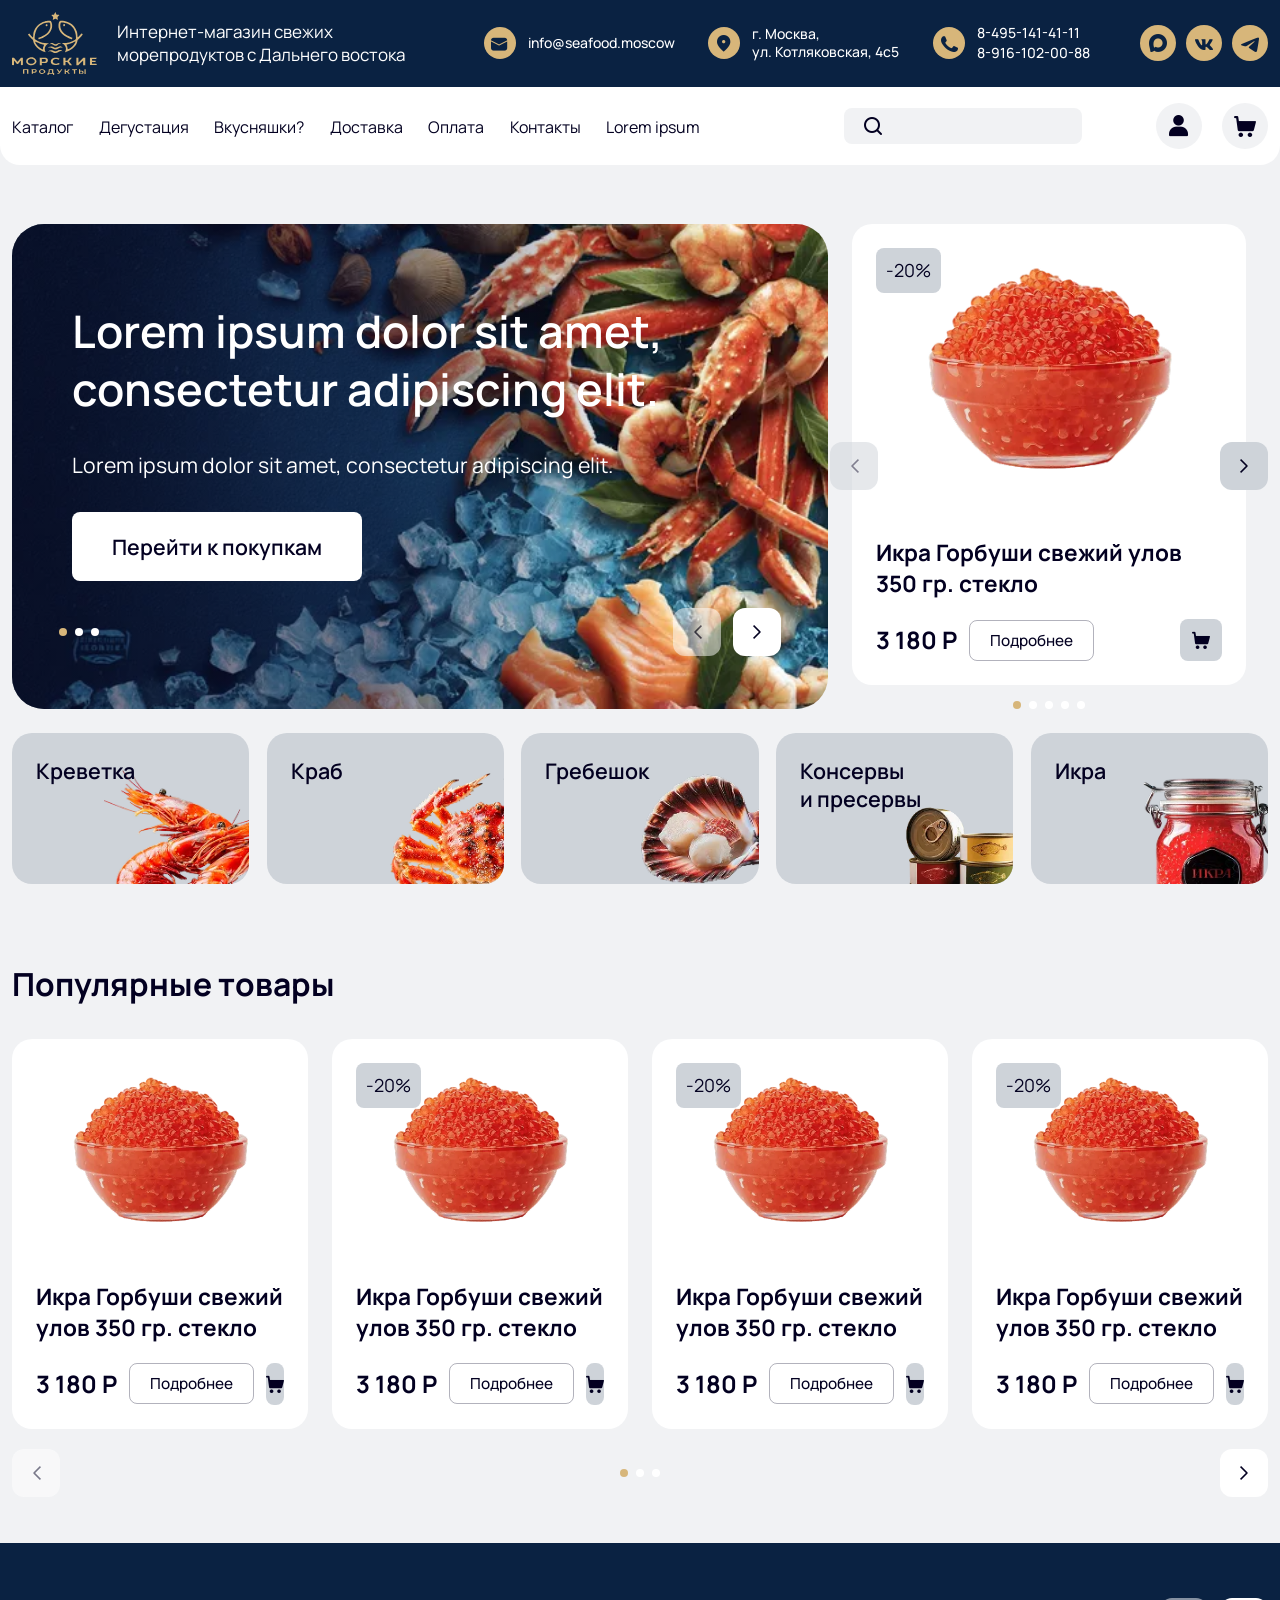
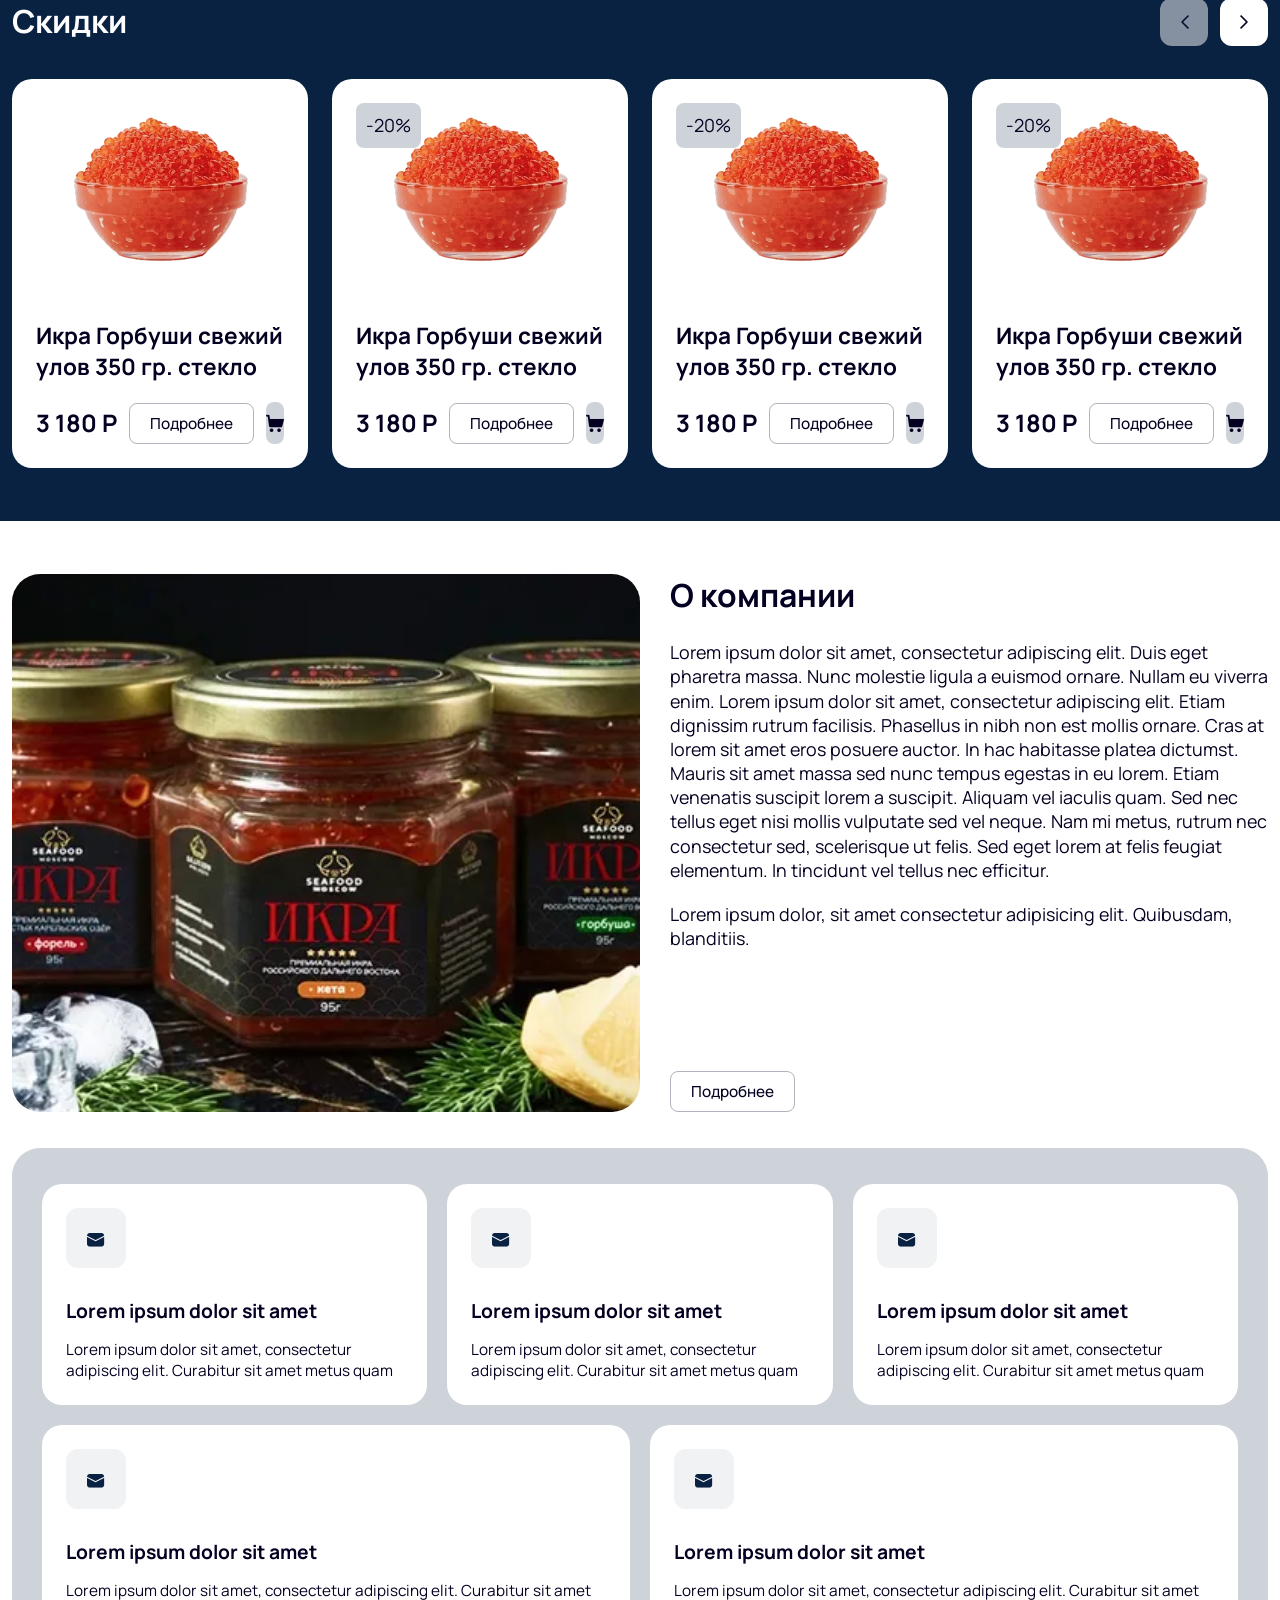
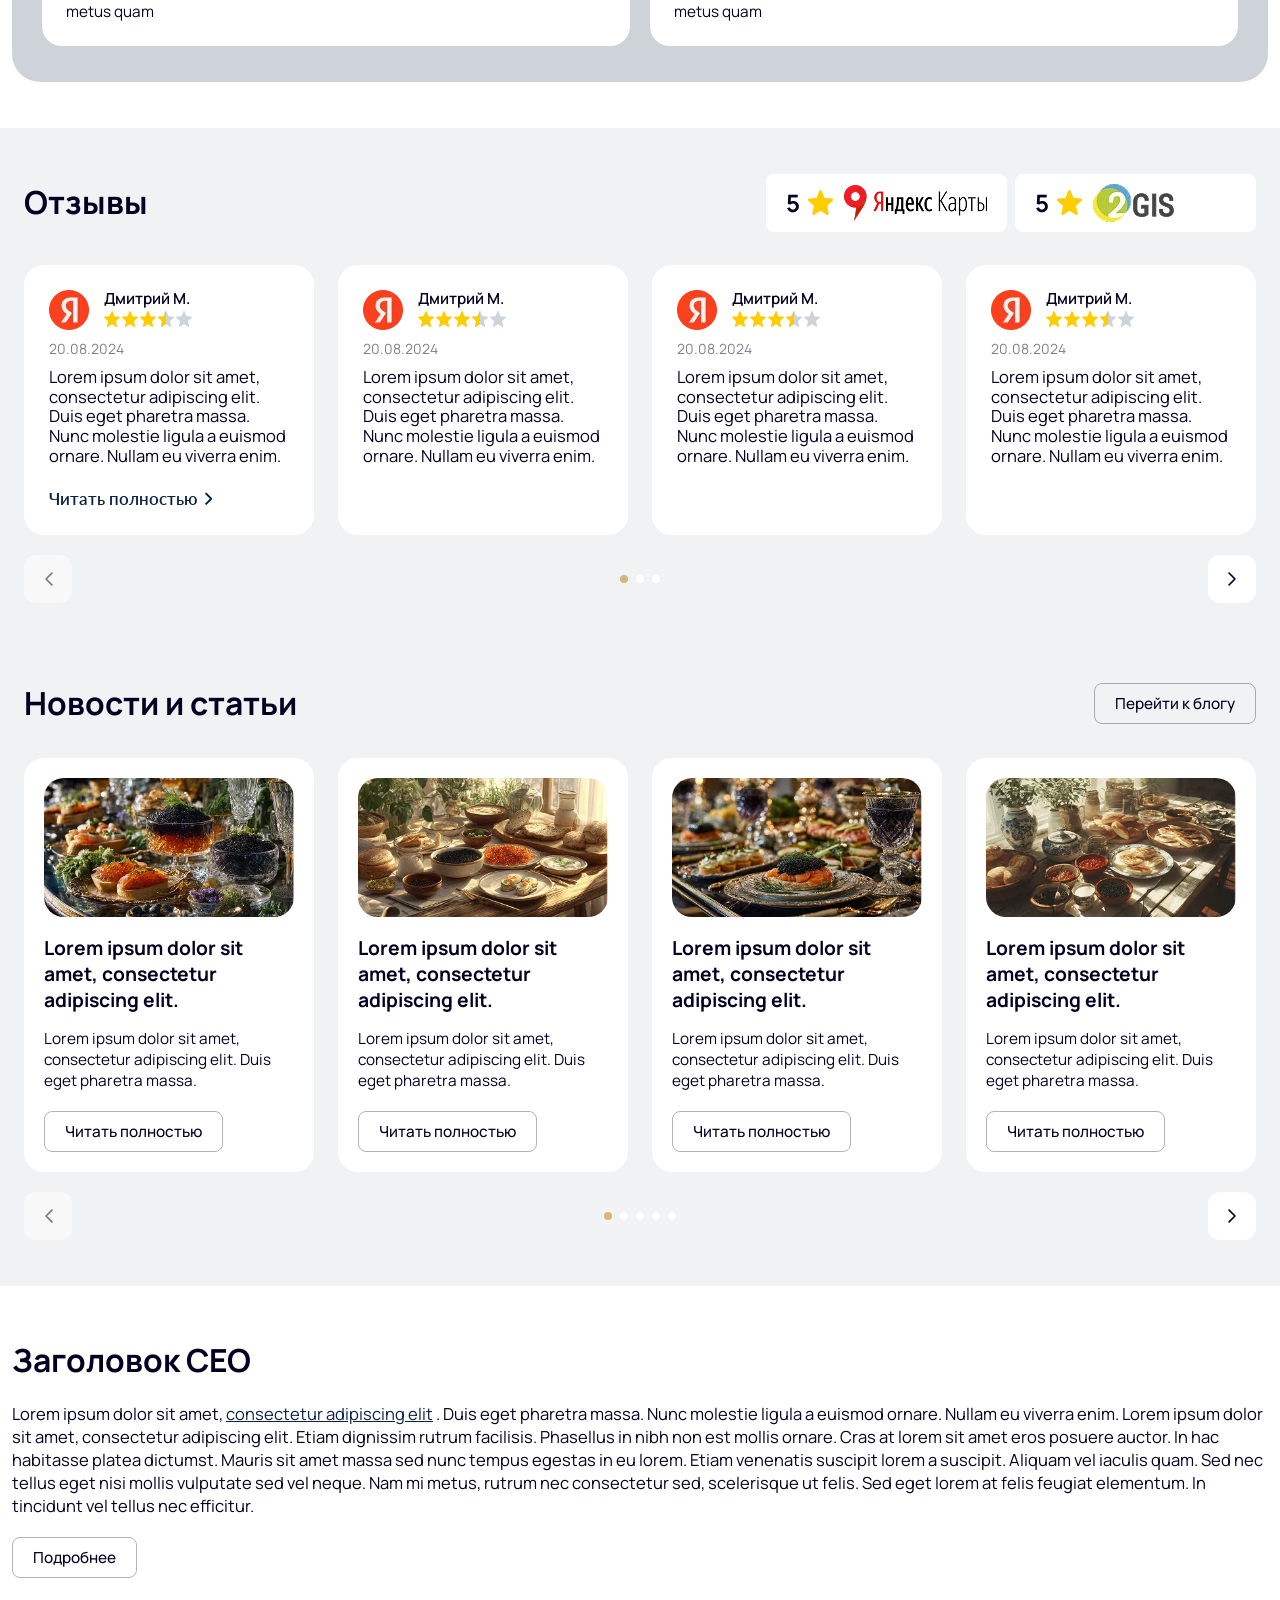
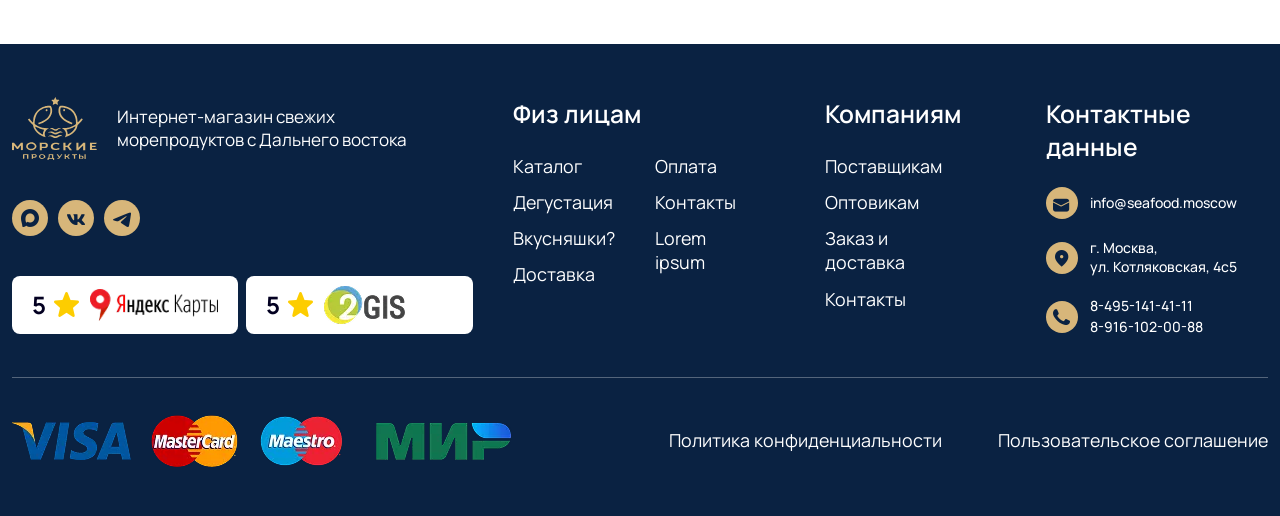
==== commit afc8954c: "Updates" ====
--- a/index.html
+++ b/index.html
@@ -10,10 +10,10 @@
 		<link rel="preload" href="./assets/fonts/Lato-Semibold.woff2" as="font" type="font/woff2" crossorigin="anonymous">
 		<link rel="shortcut icon" href="assets/img/favicon.ico">
 		<title>Главная</title>
-		<script type="module" crossorigin="" src="./js/index.min.js?v=1779182113015"></script>
+		<script type="module" crossorigin="" src="./js/index.min.js?v=1779182421260"></script>
 		<link rel="modulepreload" crossorigin="" href="./js/popup.min.js">
-		<link rel="stylesheet" crossorigin="" href="./css/popup.min.css?v=1779182113015">
-		<link rel="stylesheet" crossorigin="" href="./css/index.min.css?v=1779182113015">
+		<link rel="stylesheet" crossorigin="" href="./css/popup.min.css?v=1779182421260">
+		<link rel="stylesheet" crossorigin="" href="./css/index.min.css?v=1779182421260">
 	</head>
 	<body>
 		<div class="wrapper">
--- a/css/index.min.css
+++ b/css/index.min.css
@@ -1 +1 @@
-.rating{display:inline-block}.rating__items{display:inline-flex;align-items:center;gap:.125rem}.rating__item{flex:0 0 1rem;width:1rem;height:1rem;position:relative}.rating__item:before{font-size:1rem;color:#ced3d9;line-height:1;display:block}.rating__item--active:before{color:#fdcd00}.rating__item span{position:absolute;top:0;left:0;height:100%;overflow:hidden}.rating__item span:before{font-size:1rem;color:#fdcd00;line-height:1;display:block;white-space:nowrap}.review-block{background-color:#fff;border-radius:1.25rem;padding:1.5625rem}.review-block__top{display:flex;flex-direction:column;gap:.75rem}.review-block__name-wrapper{display:flex;align-items:center;gap:.9375rem}.review-block__logo{width:2.5rem;height:2.5rem}.review-block__logo img{width:100%;height:100%}.review-block__name-stars{display:flex;flex-direction:column;gap:.25rem}.review-block__name{font-weight:600}.review-block__date{opacity:.5;font-size:.875rem}.review-block__text p{line-height:120%}.review-block__text p:not(:last-child){margin-bottom:.9375rem}.review-block__btn{display:flex;flex-direction:row-reverse;align-items:baseline;justify-content:flex-end;gap:.5rem;color:#0a2242;font-weight:600;font-family:Lato;line-height:120%}.review-block__btn:before{font-size:.75rem;transition:.2s}.pagination{display:flex;align-items:center;justify-content:center;gap:.5rem}.pagination .swiper-pagination-bullet{cursor:pointer;width:.5rem;height:.5rem;border-radius:50%;background-color:#fff;opacity:1;margin:0;transition:.25s}.pagination .swiper-pagination-bullet-active{background-color:#d7b67a}.news-block{background-color:#fff;border-radius:1.25rem}.news-block__img{border-radius:1.25rem;overflow:hidden;aspect-ratio:380/212}.news-block__img img{width:100%;height:100%;object-fit:cover}.news-block__title{font-weight:700;line-height:1.35;transition:.2s}.news-block__text{line-height:1.375}.news-block__btn{margin:1.25rem 0 0}.hero__top{position:relative;display:flex}.hero__main{flex:0 0 72%;position:relative;overflow:hidden}.hero__main-slider{height:100%;position:relative}.hero__main-slide{border-radius:2rem;overflow:hidden;position:relative;display:flex;align-items:flex-end}.hero__main-slide>img{position:absolute;inset:0;width:100%;height:100%;object-fit:cover;object-position:center right;z-index:0}.hero__main-slide:before{content:"";position:absolute;inset:0;background:linear-gradient(270deg,rgba(12,7,61,0) 21.71%,rgba(3,0,33,.5) 55.3%);z-index:1}.hero__main-content{position:relative;z-index:2;display:flex;flex-direction:column}.hero__main-content p{line-height:1.375;color:#fff}.hero p.hero__title{line-height:128%;font-weight:600;color:#fff;max-width:46.25rem}.hero__btn{align-self:flex-start;background-color:#fff;padding:1.5rem 2.5rem}.hero__main-buttons-wrapper,.hero__main-pagination{position:absolute;z-index:3}.hero__main-buttons-wrapper{display:flex;gap:.75rem;pointer-events:none}.hero__main-btn-next,.hero__main-btn-prev{pointer-events:all}.hero__slider-wrapper{min-width:0;position:relative;flex:1 1 100%;display:flex;flex-direction:column;padding-right:1.375rem}.hero__slider-wrapper .arrow-button{background-color:#ced3d9}.hero__slider{width:100%;overflow:hidden;flex:1;display:flex;flex-direction:column;position:relative}.hero__swiper{width:100%;flex:1}.hero__slider-buttons-wrapper{position:absolute;z-index:3;top:50%;transform:translateY(-50%);right:0;display:flex;justify-content:space-between;pointer-events:none}.hero__slider-btn-next,.hero__slider-btn-prev{pointer-events:all}.hero__pagination{margin-top:1rem}.hero__bottom{overflow:auto;display:flex;margin:1.5rem 0 0}.hero__bottom-block{flex:1;background-color:#ced3d9;border-radius:1.25rem;position:relative;overflow:hidden;display:flex;padding:1.5rem;height:9.4375rem;transition:.2s}.hero__bottom-block p{z-index:1;font-weight:600;line-height:1.3}.hero__bottom-block img{transform-origin:bottom right;position:absolute;right:0;bottom:0;object-fit:contain;flex-shrink:0}.about{display:flex;gap:1.875rem}.about__img-block{position:relative;flex:0 0 50%;border-radius:1.75rem;overflow:hidden}.about__img-block img{position:absolute;top:0;left:0;width:100%;height:100%;object-fit:cover}.about__text{margin-bottom:1.5625rem}.about__text p{line-height:1.35}.about__text p:not(:last-child){margin-bottom:1.25rem}.info-blocks{background-color:#ced3d9;border-radius:1.75rem;display:grid;grid-template-columns:repeat(5,1fr);gap:1.25rem}.info-blocks__block{background-color:#fff;border-radius:1.25rem;padding:1.5rem}.info-blocks__icon{background-color:#f1f2f4;border-radius:.75rem;width:3.75rem;height:3.75rem;display:flex;justify-content:center;align-items:center}.info-blocks__icon:before{color:#0a2242}.info-blocks__title{line-height:1.35;font-weight:700}.info-blocks__text{line-height:1.375}@media (max-width:109.375em){.hero__bottom-block:nth-child(4) img{scale:.8}}@media (max-width:92.5em){.hero__bottom-block img{scale:.9}.hero__bottom-block:nth-child(4) img{scale:.65}}@media (max-width:91.875em){.info-blocks{grid-template-columns:repeat(6,1fr)}.info-blocks .info-blocks__block:first-child,.info-blocks .info-blocks__block:nth-child(2),.info-blocks .info-blocks__block:nth-child(3){grid-column:span 2}.info-blocks .info-blocks__block:nth-child(4),.info-blocks .info-blocks__block:nth-child(5){grid-column:span 3}}@media (max-width:83.125em){.hero__main{flex:0 0 65%}}@media (max-width:80em){.hero__top{gap:1.5rem}.hero__slider-wrapper{padding-left:6.25e-8rem}.hero__slider-buttons-wrapper{left:-1.375rem}}@media (max-width:78.125em){.hero__slider-wrapper{padding:0 0 1.25rem}.hero__slider-wrapper .arrow-button{background-color:#fff}.hero__slider-buttons-wrapper{top:auto;left:0;transform:translateY(0);bottom:0}.hero__pagination{margin:2.75rem 0 0}}@media (max-width:75em){.hero__top{flex-direction:column}}@media (max-width:62.5em){.hero__bottom-block{min-width:14.5625rem}.hero__bottom-block p{font-size:1.25rem}.about{flex-direction:column-reverse}.about__img-block img{position:relative}}@media (max-width:55em){.info-blocks{grid-template-columns:repeat(2,1fr)}.info-blocks .info-blocks__block:first-child,.info-blocks .info-blocks__block:nth-child(2),.info-blocks .info-blocks__block:nth-child(3),.info-blocks .info-blocks__block:nth-child(4){grid-column:span 1}.info-blocks .info-blocks__block:nth-child(5){grid-column:span 2}}@media (max-width:50em){.hero__main-pagination{left:50%;transform:translateX(-50%)}.hero__main-buttons-wrapper{justify-content:space-between}}@media (max-width:35.625em){.info-blocks{grid-template-columns:1fr}.info-blocks .info-blocks__block{grid-column:span 1!important}}@media (max-width:20em){.review-block__name{font-size:.875rem}.review-block__text{margin-top:.5rem}.review-block__text p{font-size:.875rem}.review-block__btn{margin-top:1.25rem;font-size:1rem}.news-block{padding:.75rem}.news-block__title{margin-top:.875rem;margin-bottom:.75rem;font-size:1.125rem}.news-block__text{font-size:.875rem}.hero{margin-top:1.25rem}.hero__main-slide{padding-top:2.5rem;padding-bottom:9.25rem;padding-left:1.5rem;padding-right:1.5rem}.hero__main-content p{font-size:1rem;margin-bottom:1.25rem}.hero p.hero__title{margin-bottom:1.25rem;font-size:1.75rem}.hero__main-pagination{bottom:3.75rem}.hero__main-buttons-wrapper{bottom:2.5rem;right:1.5rem;left:1.5rem}.hero__bottom{gap:.75rem}.about{padding-top:2.5rem}.about__text{margin-top:1.25rem}.about__text p{font-size:.875rem}.info-blocks{margin-top:1.75rem;padding-top:1.75rem;padding-bottom:1.75rem;padding-left:.75rem;padding-right:.75rem}.info-blocks__title{margin-top:1.5rem;margin-bottom:.75rem;font-size:1.125rem}.info-blocks__text{font-size:.875rem}}@media (min-width:20em) and (max-width:75em){.hero__main-slide{padding-bottom:clamp(9.25rem,8.75rem + 2.5vw,10.625rem)}}@media (min-width:20em) and (max-width:50em){.hero__main-buttons-wrapper{right:clamp(1.5rem,.83333333333125rem + 3.3333333333vw,2.5rem);left:clamp(1.5rem,.83333333333125rem + 3.3333333333vw,2.5rem)}}@media (min-width:20em) and (max-width:112.125em){.review-block__name{font-size:clamp(.875rem,.8478629579375rem + .1356852103vw,1rem)}.review-block__text{margin-top:clamp(.5rem,.445725915875rem + .2713704206vw,.75rem)}.review-block__text p{font-size:clamp(.875rem,.820725915875rem + .2713704206vw,1.125rem)}.review-block__btn{margin-top:clamp(1.25rem,1.195725915875rem + .2713704206vw,1.5rem);font-size:clamp(1rem,.9728629579375rem + .1356852103vw,1.125rem)}.news-block{padding:clamp(.75rem,.587177747625rem + .8141112619vw,1.5rem)}.news-block__title{margin-top:clamp(.875rem,.7935888738125rem + .4070556309vw,1.25rem);margin-bottom:clamp(.75rem,.695725915875rem + .2713704206vw,1rem);font-size:clamp(1.125rem,1.0978629579375rem + .1356852103vw,1.25rem)}.news-block__text{font-size:clamp(.875rem,.8478629579375rem + .1356852103vw,1rem)}.hero{margin-top:clamp(1.25rem,.435888738125rem + 4.0705563094vw,5rem)}.hero__main-slide{padding-top:clamp(2.5rem,1.95725915875rem + 2.7137042062vw,5rem);padding-left:clamp(1.5rem,.74016282225rem + 3.7991858887vw,5rem);padding-right:clamp(1.5rem,.74016282225rem + 3.7991858887vw,5rem)}.hero__main-content p{font-size:clamp(1rem,.89145183175rem + .5427408412vw,1.5rem)}.hero p.hero__title,.hero__main-content p{margin-bottom:clamp(1.25rem,.978629579375rem + 1.3568521031vw,2.5rem)}.hero p.hero__title{font-size:clamp(1.75rem,1.3972184531875rem + 1.7639077341vw,3.375rem)}.hero__main-pagination{bottom:clamp(3.75rem,3.478629579375rem + 1.3568521031vw,5rem)}.hero__main-buttons-wrapper{bottom:clamp(2.5rem,2.228629579375rem + 1.3568521031vw,3.75rem)}.hero__bottom{gap:clamp(.75rem,.64145183175rem + .5427408412vw,1.25rem)}.about{padding-top:clamp(2.5rem,2.228629579375rem + 1.3568521031vw,3.75rem)}.about__text{margin-top:clamp(1.25rem,1.195725915875rem + .2713704206vw,1.5rem)}.about__text p{font-size:clamp(.875rem,.7935888738125rem + .4070556309vw,1.25rem)}.info-blocks{margin-top:clamp(1.75rem,1.587177747625rem + .8141112619vw,2.5rem);padding-top:clamp(1.75rem,1.587177747625rem + .8141112619vw,2.5rem);padding-bottom:clamp(1.75rem,1.587177747625rem + .8141112619vw,2.5rem);padding-left:clamp(.75rem,.370081411125rem + 1.8995929444vw,2.5rem);padding-right:clamp(.75rem,.370081411125rem + 1.8995929444vw,2.5rem)}.info-blocks__title{margin-top:clamp(1.5rem,1.3643147896875rem + .6784260516vw,2.125rem);margin-bottom:clamp(.75rem,.695725915875rem + .2713704206vw,1rem);font-size:clamp(1.125rem,1.0978629579375rem + .1356852103vw,1.25rem)}.info-blocks__text{font-size:clamp(.875rem,.8478629579375rem + .1356852103vw,1rem)}}@media (min-width:50em) and (max-width:110.625em){.hero__main-pagination{left:clamp(.9375rem,-2.41301546391875rem + 6.7010309278vw,5rem)}.hero__main-buttons-wrapper{right:clamp(.9375rem,-2.41301546391875rem + 6.7010309278vw,5rem)}}@media (min-width:62.5em) and (max-width:110.625em){.hero__bottom-block p{font-size:clamp(1.25rem,.925324675325rem + .5194805195vw,1.5rem)}.about__text{margin-bottom:clamp(6.25rem,1.623376623375rem + 7.4025974026vw,9.8125rem)}}@media (min-width:75em) and (max-width:110.625em){.hero__main-slide{padding-bottom:clamp(7.75rem,4.32894736841875rem + 4.5614035088vw,9.375rem)}}@media (min-width:80em) and (max-width:110.625em){.hero__top{gap:clamp(1.5rem,-1.43877551020625rem + 3.6734693878vw,2.625rem)}.hero__slider-wrapper{padding-left:clamp(6.25e-8rem,-3.59183650893125rem + 4.4897957143vw,1.375rem)}.hero__slider-buttons-wrapper{left:clamp(-1.375rem,-4.96683689795625rem + 4.4897961224vw,6.25e-8rem)}}@media (min-width:110.625em){.hero__top{gap:2.625rem}.hero__main-slide{padding-bottom:9.375rem}.hero__main-pagination{left:5rem}.hero__main-buttons-wrapper{right:5rem}.hero__slider-wrapper{padding-left:1.375rem}.hero__slider-buttons-wrapper{left:6.25e-8rem}.hero__bottom-block p{font-size:1.5rem}.about__text{margin-bottom:9.8125rem}}@media (min-width:112.125em){.review-block__name{font-size:1rem}.review-block__text{margin-top:.75rem}.review-block__text p{font-size:1.125rem}.review-block__btn{margin-top:1.5rem;font-size:1.125rem}.news-block{padding:1.5rem}.news-block__title{margin-top:1.25rem;margin-bottom:1rem;font-size:1.25rem}.news-block__text{font-size:1rem}.hero{margin-top:5rem}.hero__main-slide{padding-top:5rem;padding-left:5rem;padding-right:5rem}.hero__main-content p{font-size:1.5rem;margin-bottom:2.5rem}.hero p.hero__title{margin-bottom:2.5rem;font-size:3.375rem}.hero__main-pagination{bottom:5rem}.hero__main-buttons-wrapper{bottom:3.75rem}.hero__bottom{gap:1.25rem}.about{padding-top:3.75rem}.about__text{margin-top:1.5rem}.about__text p{font-size:1.25rem}.info-blocks{margin-top:2.5rem;padding-top:2.5rem;padding-bottom:2.5rem;padding-left:2.5rem;padding-right:2.5rem}.info-blocks__title{margin-top:2.125rem;margin-bottom:1rem;font-size:1.25rem}.info-blocks__text{font-size:1rem}}@media (any-hover:hover){.review-block__btn:hover:before{transform:translateX(.25rem)}.news-block__title:hover{color:#d7b67a}.hero__slider-wrapper .arrow-button:hover{background-color:#0a2242}.hero__slider-wrapper .arrow-button:hover:before{color:#fff}.hero__bottom-block:hover{box-shadow:0 .375rem 1.5rem rgba(10,34,66,.1)}}+.rating{display:inline-block}.rating__items{display:inline-flex;align-items:center;gap:.125rem}.rating__item{flex:0 0 1rem;width:1rem;height:1rem;position:relative}.rating__item:before{font-size:1rem;color:#ced3d9;line-height:1;display:block}.rating__item--active:before{color:#fdcd00}.rating__item span{position:absolute;top:0;left:0;height:100%;overflow:hidden}.rating__item span:before{font-size:1rem;color:#fdcd00;line-height:1;display:block;white-space:nowrap}.review-block{background-color:#fff;border-radius:1.25rem;padding:1.5625rem}.review-block__top{display:flex;flex-direction:column;gap:.75rem}.review-block__name-wrapper{display:flex;align-items:center;gap:.9375rem}.review-block__logo{width:2.5rem;height:2.5rem}.review-block__logo img{width:100%;height:100%}.review-block__name-stars{display:flex;flex-direction:column;gap:.25rem}.review-block__name{font-weight:600}.review-block__date{opacity:.5;font-size:.875rem}.review-block__text p{line-height:120%}.review-block__text p:not(:last-child){margin-bottom:.9375rem}.review-block__btn{display:flex;flex-direction:row-reverse;align-items:baseline;justify-content:flex-end;gap:.5rem;color:#0a2242;font-weight:600;font-family:Lato;line-height:120%}.review-block__btn:before{font-size:.75rem;transition:.2s}.pagination{display:flex;align-items:center;justify-content:center;gap:.5rem}.pagination .swiper-pagination-bullet{cursor:pointer;width:.5rem;height:.5rem;border-radius:50%;background-color:#fff;opacity:1;margin:0;transition:.25s}.pagination .swiper-pagination-bullet-active{background-color:#d7b67a}.news-block{background-color:#fff;border-radius:1.25rem}.news-block__img{border-radius:1.25rem;overflow:hidden;aspect-ratio:380/212}.news-block__img img{width:100%;height:100%;object-fit:cover}.news-block__title{font-weight:700;line-height:1.35;transition:.2s}.news-block__text{line-height:1.375}.news-block__btn{margin:1.25rem 0 0}.hero__top{position:relative;display:flex}.hero__main{flex:0 0 72%;position:relative;overflow:hidden}.hero__main-slider{height:100%;position:relative}.hero__main-slide{border-radius:2rem;overflow:hidden;position:relative;display:flex;align-items:flex-end}.hero__main-slide img,.hero__main-slide picture{position:absolute;inset:0;width:100%;height:100%;object-fit:cover;object-position:center right;z-index:0}.hero__main-slide:before{content:"";position:absolute;inset:0;background:linear-gradient(270deg,rgba(12,7,61,0) 21.71%,rgba(3,0,33,.5) 55.3%);z-index:1}.hero__main-content{position:relative;z-index:2;display:flex;flex-direction:column}.hero__main-content p{line-height:1.375;color:#fff}.hero p.hero__title{line-height:128%;font-weight:600;color:#fff;max-width:46.25rem}.hero__btn{align-self:flex-start;background-color:#fff;padding:1.5rem 2.5rem}.hero__main-buttons-wrapper,.hero__main-pagination{position:absolute;z-index:3}.hero__main-buttons-wrapper{display:flex;gap:.75rem;pointer-events:none}.hero__main-btn-next,.hero__main-btn-prev{pointer-events:all}.hero__slider-wrapper{min-width:0;position:relative;flex:1 1 100%;display:flex;flex-direction:column;padding-right:1.375rem}.hero__slider-wrapper .arrow-button{background-color:#ced3d9}.hero__slider{width:100%;overflow:hidden;flex:1;display:flex;flex-direction:column;position:relative}.hero__swiper{width:100%;flex:1}.hero__slider-buttons-wrapper{position:absolute;z-index:3;top:50%;transform:translateY(-50%);right:0;display:flex;justify-content:space-between;pointer-events:none}.hero__slider-btn-next,.hero__slider-btn-prev{pointer-events:all}.hero__pagination{margin-top:1rem}.hero__bottom{overflow:auto;display:flex;margin:1.5rem 0 0}.hero__bottom-block{flex:1;background-color:#ced3d9;border-radius:1.25rem;position:relative;overflow:hidden;display:flex;padding:1.5rem;height:9.4375rem;transition:.2s}.hero__bottom-block p{z-index:1;font-weight:600;line-height:1.3}.hero__bottom-block img{transform-origin:bottom right;position:absolute;right:0;bottom:0;object-fit:contain;flex-shrink:0}.about{display:flex;gap:1.875rem}.about__img-block{position:relative;flex:0 0 50%;border-radius:1.75rem;overflow:hidden}.about__img-block img{position:absolute;top:0;left:0;width:100%;height:100%;object-fit:cover}.about__text{margin-bottom:1.5625rem}.about__text p{line-height:1.35}.about__text p:not(:last-child){margin-bottom:1.25rem}.info-blocks{background-color:#ced3d9;border-radius:1.75rem;display:grid;grid-template-columns:repeat(5,1fr);gap:1.25rem}.info-blocks__block{background-color:#fff;border-radius:1.25rem;padding:1.5rem}.info-blocks__icon{background-color:#f1f2f4;border-radius:.75rem;width:3.75rem;height:3.75rem;display:flex;justify-content:center;align-items:center}.info-blocks__icon:before{color:#0a2242}.info-blocks__title{line-height:1.35;font-weight:700}.info-blocks__text{line-height:1.375}@media (max-width:109.375em){.hero__bottom-block:nth-child(4) img{scale:.8}}@media (max-width:92.5em){.hero__bottom-block img{scale:.9}.hero__bottom-block:nth-child(4) img{scale:.65}}@media (max-width:91.875em){.info-blocks{grid-template-columns:repeat(6,1fr)}.info-blocks .info-blocks__block:first-child,.info-blocks .info-blocks__block:nth-child(2),.info-blocks .info-blocks__block:nth-child(3){grid-column:span 2}.info-blocks .info-blocks__block:nth-child(4),.info-blocks .info-blocks__block:nth-child(5){grid-column:span 3}}@media (max-width:83.125em){.hero__main{flex:0 0 65%}}@media (max-width:80em){.hero__top{gap:1.5rem}.hero__slider-wrapper{padding-left:6.25e-8rem}.hero__slider-buttons-wrapper{left:-1.375rem}}@media (max-width:78.125em){.hero__slider-wrapper{padding:0 0 1.25rem}.hero__slider-wrapper .arrow-button{background-color:#fff}.hero__slider-buttons-wrapper{top:auto;left:0;transform:translateY(0);bottom:0}.hero__pagination{margin:2.75rem 0 0}}@media (max-width:75em){.hero__top{flex-direction:column}}@media (max-width:62.5em){.hero__bottom-block{min-width:14.5625rem}.hero__bottom-block p{font-size:1.25rem}.about{flex-direction:column-reverse}.about__img-block img{position:relative}}@media (max-width:55em){.info-blocks{grid-template-columns:repeat(2,1fr)}.info-blocks .info-blocks__block:first-child,.info-blocks .info-blocks__block:nth-child(2),.info-blocks .info-blocks__block:nth-child(3),.info-blocks .info-blocks__block:nth-child(4){grid-column:span 1}.info-blocks .info-blocks__block:nth-child(5){grid-column:span 2}}@media (max-width:50em){.hero__main-pagination{left:50%;transform:translateX(-50%)}.hero__main-buttons-wrapper{justify-content:space-between}}@media (max-width:35.625em){.info-blocks{grid-template-columns:1fr}.info-blocks .info-blocks__block{grid-column:span 1!important}}@media (max-width:20em){.review-block__name{font-size:.875rem}.review-block__text{margin-top:.5rem}.review-block__text p{font-size:.875rem}.review-block__btn{margin-top:1.25rem;font-size:1rem}.news-block{padding:.75rem}.news-block__title{margin-top:.875rem;margin-bottom:.75rem;font-size:1.125rem}.news-block__text{font-size:.875rem}.hero{margin-top:1.25rem}.hero__main-slide{padding-top:2.5rem;padding-bottom:9.25rem;padding-left:1.5rem;padding-right:1.5rem}.hero__main-content p{font-size:1rem;margin-bottom:1.25rem}.hero p.hero__title{margin-bottom:1.25rem;font-size:1.75rem}.hero__main-pagination{bottom:3.75rem}.hero__main-buttons-wrapper{bottom:2.5rem;right:1.5rem;left:1.5rem}.hero__bottom{gap:.75rem}.about{padding-top:2.5rem}.about__text{margin-top:1.25rem}.about__text p{font-size:.875rem}.info-blocks{margin-top:1.75rem;padding-top:1.75rem;padding-bottom:1.75rem;padding-left:.75rem;padding-right:.75rem}.info-blocks__title{margin-top:1.5rem;margin-bottom:.75rem;font-size:1.125rem}.info-blocks__text{font-size:.875rem}}@media (min-width:20em) and (max-width:75em){.hero__main-slide{padding-bottom:clamp(9.25rem,8.75rem + 2.5vw,10.625rem)}}@media (min-width:20em) and (max-width:50em){.hero__main-buttons-wrapper{right:clamp(1.5rem,.83333333333125rem + 3.3333333333vw,2.5rem);left:clamp(1.5rem,.83333333333125rem + 3.3333333333vw,2.5rem)}}@media (min-width:20em) and (max-width:112.125em){.review-block__name{font-size:clamp(.875rem,.8478629579375rem + .1356852103vw,1rem)}.review-block__text{margin-top:clamp(.5rem,.445725915875rem + .2713704206vw,.75rem)}.review-block__text p{font-size:clamp(.875rem,.820725915875rem + .2713704206vw,1.125rem)}.review-block__btn{margin-top:clamp(1.25rem,1.195725915875rem + .2713704206vw,1.5rem);font-size:clamp(1rem,.9728629579375rem + .1356852103vw,1.125rem)}.news-block{padding:clamp(.75rem,.587177747625rem + .8141112619vw,1.5rem)}.news-block__title{margin-top:clamp(.875rem,.7935888738125rem + .4070556309vw,1.25rem);margin-bottom:clamp(.75rem,.695725915875rem + .2713704206vw,1rem);font-size:clamp(1.125rem,1.0978629579375rem + .1356852103vw,1.25rem)}.news-block__text{font-size:clamp(.875rem,.8478629579375rem + .1356852103vw,1rem)}.hero{margin-top:clamp(1.25rem,.435888738125rem + 4.0705563094vw,5rem)}.hero__main-slide{padding-top:clamp(2.5rem,1.95725915875rem + 2.7137042062vw,5rem);padding-left:clamp(1.5rem,.74016282225rem + 3.7991858887vw,5rem);padding-right:clamp(1.5rem,.74016282225rem + 3.7991858887vw,5rem)}.hero__main-content p{font-size:clamp(1rem,.89145183175rem + .5427408412vw,1.5rem)}.hero p.hero__title,.hero__main-content p{margin-bottom:clamp(1.25rem,.978629579375rem + 1.3568521031vw,2.5rem)}.hero p.hero__title{font-size:clamp(1.75rem,1.3972184531875rem + 1.7639077341vw,3.375rem)}.hero__main-pagination{bottom:clamp(3.75rem,3.478629579375rem + 1.3568521031vw,5rem)}.hero__main-buttons-wrapper{bottom:clamp(2.5rem,2.228629579375rem + 1.3568521031vw,3.75rem)}.hero__bottom{gap:clamp(.75rem,.64145183175rem + .5427408412vw,1.25rem)}.about{padding-top:clamp(2.5rem,2.228629579375rem + 1.3568521031vw,3.75rem)}.about__text{margin-top:clamp(1.25rem,1.195725915875rem + .2713704206vw,1.5rem)}.about__text p{font-size:clamp(.875rem,.7935888738125rem + .4070556309vw,1.25rem)}.info-blocks{margin-top:clamp(1.75rem,1.587177747625rem + .8141112619vw,2.5rem);padding-top:clamp(1.75rem,1.587177747625rem + .8141112619vw,2.5rem);padding-bottom:clamp(1.75rem,1.587177747625rem + .8141112619vw,2.5rem);padding-left:clamp(.75rem,.370081411125rem + 1.8995929444vw,2.5rem);padding-right:clamp(.75rem,.370081411125rem + 1.8995929444vw,2.5rem)}.info-blocks__title{margin-top:clamp(1.5rem,1.3643147896875rem + .6784260516vw,2.125rem);margin-bottom:clamp(.75rem,.695725915875rem + .2713704206vw,1rem);font-size:clamp(1.125rem,1.0978629579375rem + .1356852103vw,1.25rem)}.info-blocks__text{font-size:clamp(.875rem,.8478629579375rem + .1356852103vw,1rem)}}@media (min-width:50em) and (max-width:110.625em){.hero__main-pagination{left:clamp(.9375rem,-2.41301546391875rem + 6.7010309278vw,5rem)}.hero__main-buttons-wrapper{right:clamp(.9375rem,-2.41301546391875rem + 6.7010309278vw,5rem)}}@media (min-width:62.5em) and (max-width:110.625em){.hero__bottom-block p{font-size:clamp(1.25rem,.925324675325rem + .5194805195vw,1.5rem)}.about__text{margin-bottom:clamp(6.25rem,1.623376623375rem + 7.4025974026vw,9.8125rem)}}@media (min-width:75em) and (max-width:110.625em){.hero__main-slide{padding-bottom:clamp(7.75rem,4.32894736841875rem + 4.5614035088vw,9.375rem)}}@media (min-width:80em) and (max-width:110.625em){.hero__top{gap:clamp(1.5rem,-1.43877551020625rem + 3.6734693878vw,2.625rem)}.hero__slider-wrapper{padding-left:clamp(6.25e-8rem,-3.59183650893125rem + 4.4897957143vw,1.375rem)}.hero__slider-buttons-wrapper{left:clamp(-1.375rem,-4.96683689795625rem + 4.4897961224vw,6.25e-8rem)}}@media (min-width:110.625em){.hero__top{gap:2.625rem}.hero__main-slide{padding-bottom:9.375rem}.hero__main-pagination{left:5rem}.hero__main-buttons-wrapper{right:5rem}.hero__slider-wrapper{padding-left:1.375rem}.hero__slider-buttons-wrapper{left:6.25e-8rem}.hero__bottom-block p{font-size:1.5rem}.about__text{margin-bottom:9.8125rem}}@media (min-width:112.125em){.review-block__name{font-size:1rem}.review-block__text{margin-top:.75rem}.review-block__text p{font-size:1.125rem}.review-block__btn{margin-top:1.5rem;font-size:1.125rem}.news-block{padding:1.5rem}.news-block__title{margin-top:1.25rem;margin-bottom:1rem;font-size:1.25rem}.news-block__text{font-size:1rem}.hero{margin-top:5rem}.hero__main-slide{padding-top:5rem;padding-left:5rem;padding-right:5rem}.hero__main-content p{font-size:1.5rem;margin-bottom:2.5rem}.hero p.hero__title{margin-bottom:2.5rem;font-size:3.375rem}.hero__main-pagination{bottom:5rem}.hero__main-buttons-wrapper{bottom:3.75rem}.hero__bottom{gap:1.25rem}.about{padding-top:3.75rem}.about__text{margin-top:1.5rem}.about__text p{font-size:1.25rem}.info-blocks{margin-top:2.5rem;padding-top:2.5rem;padding-bottom:2.5rem;padding-left:2.5rem;padding-right:2.5rem}.info-blocks__title{margin-top:2.125rem;margin-bottom:1rem;font-size:1.25rem}.info-blocks__text{font-size:1rem}}@media (any-hover:hover){.review-block__btn:hover:before{transform:translateX(.25rem)}.news-block__title:hover{color:#d7b67a}.hero__slider-wrapper .arrow-button:hover{background-color:#0a2242}.hero__slider-wrapper .arrow-button:hover:before{color:#fff}.hero__bottom-block:hover{box-shadow:0 .375rem 1.5rem rgba(10,34,66,.1)}}
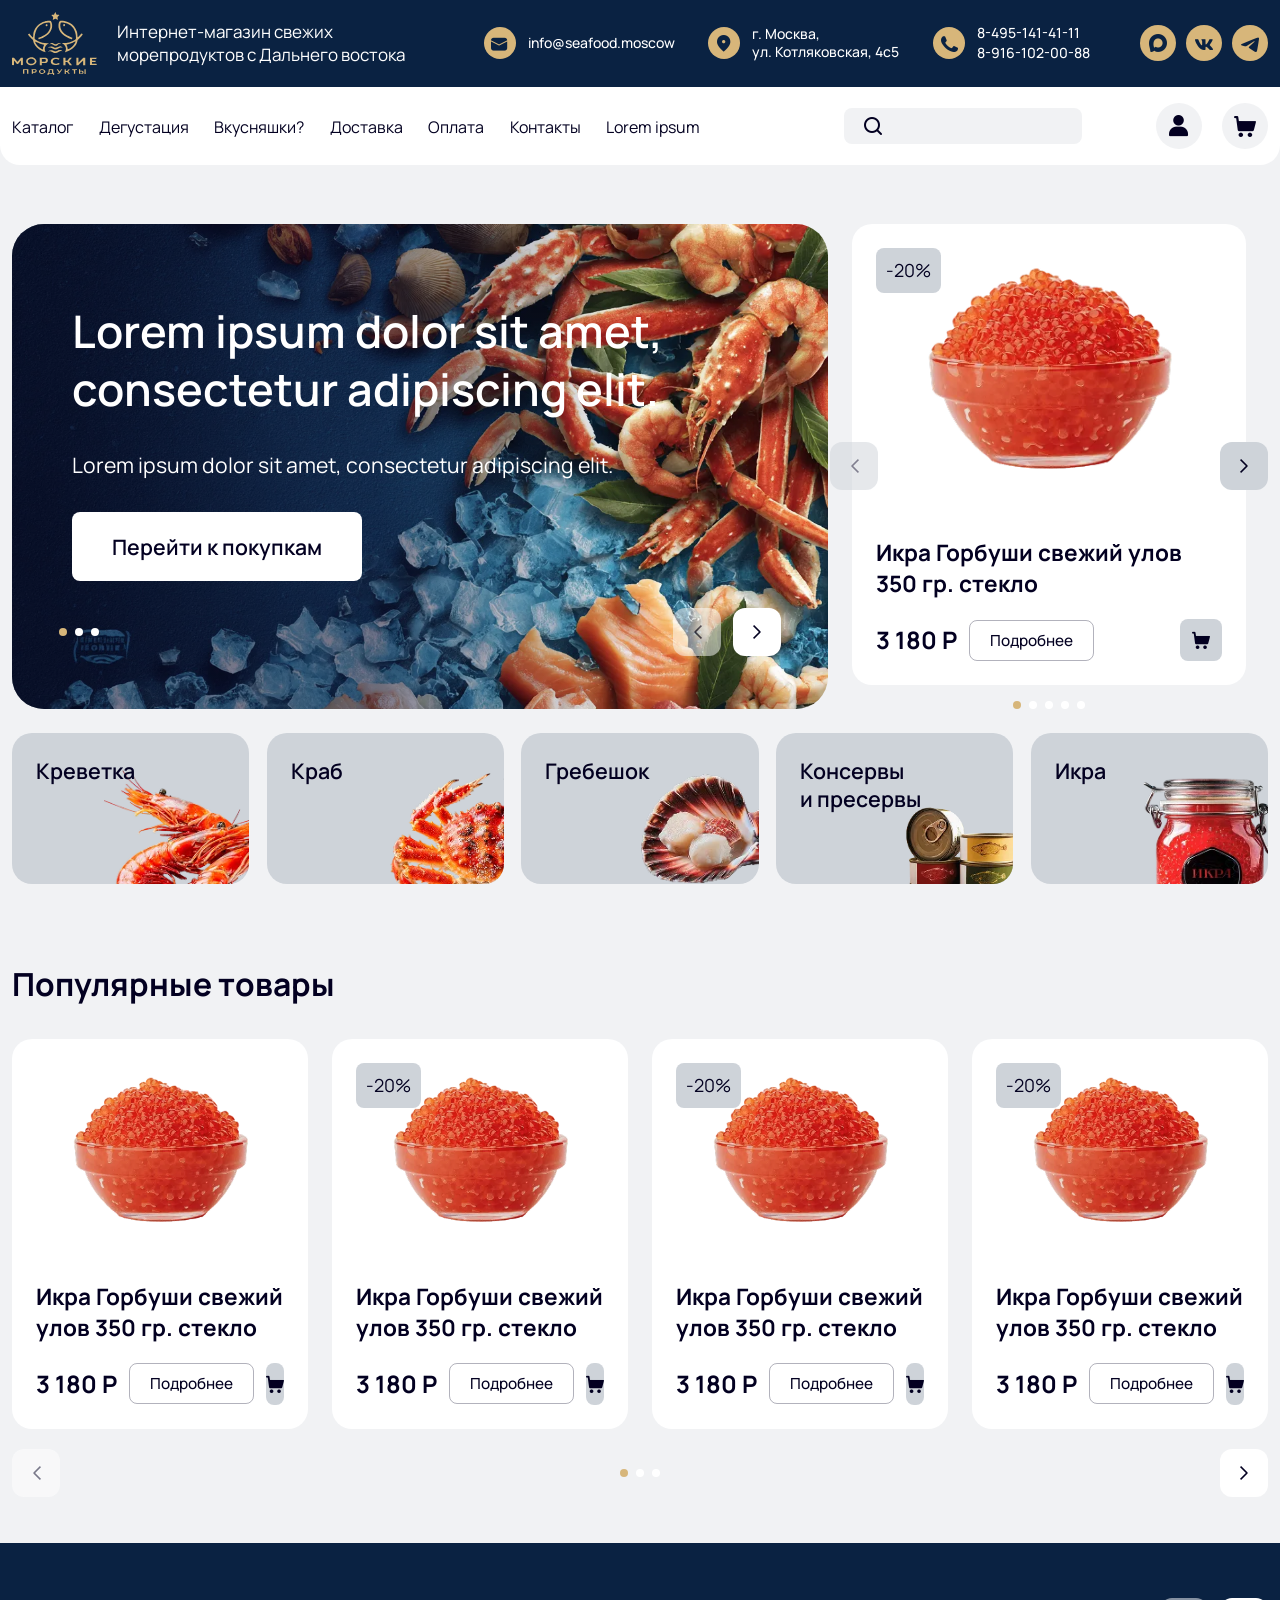
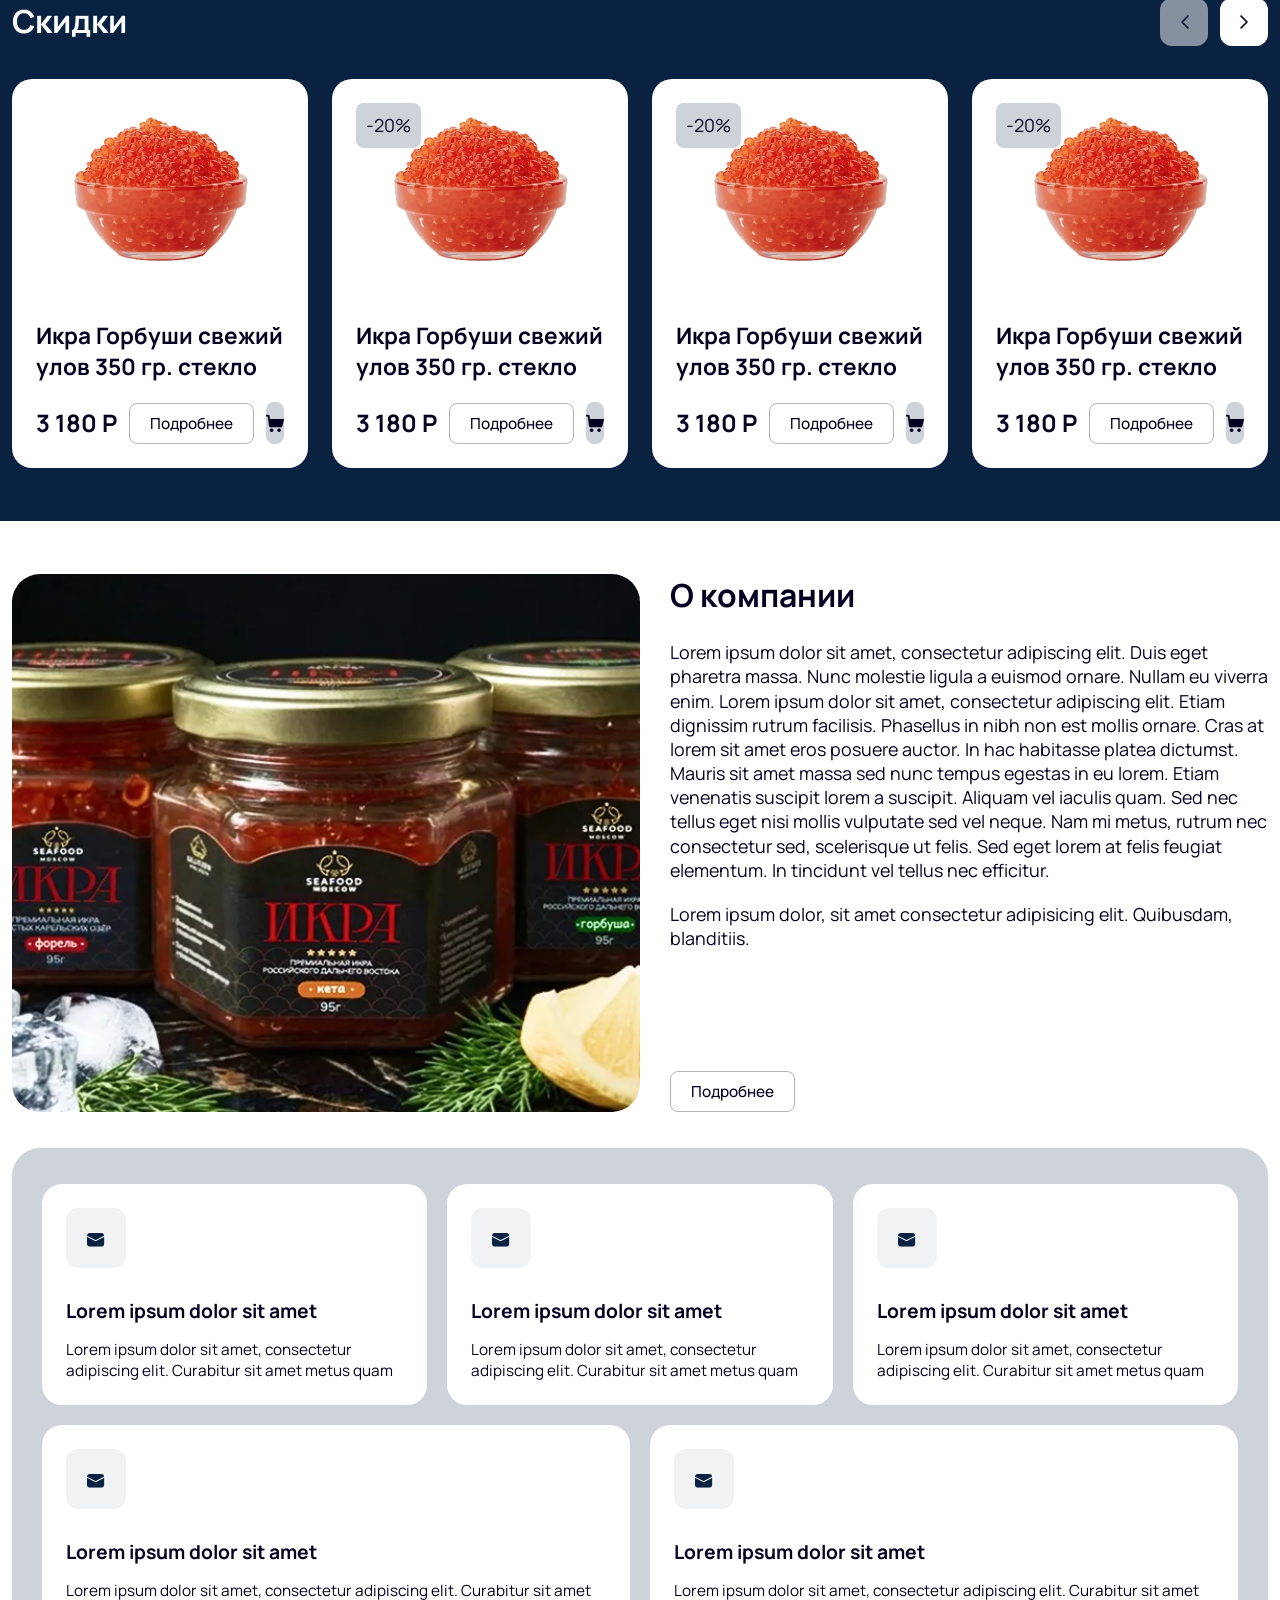
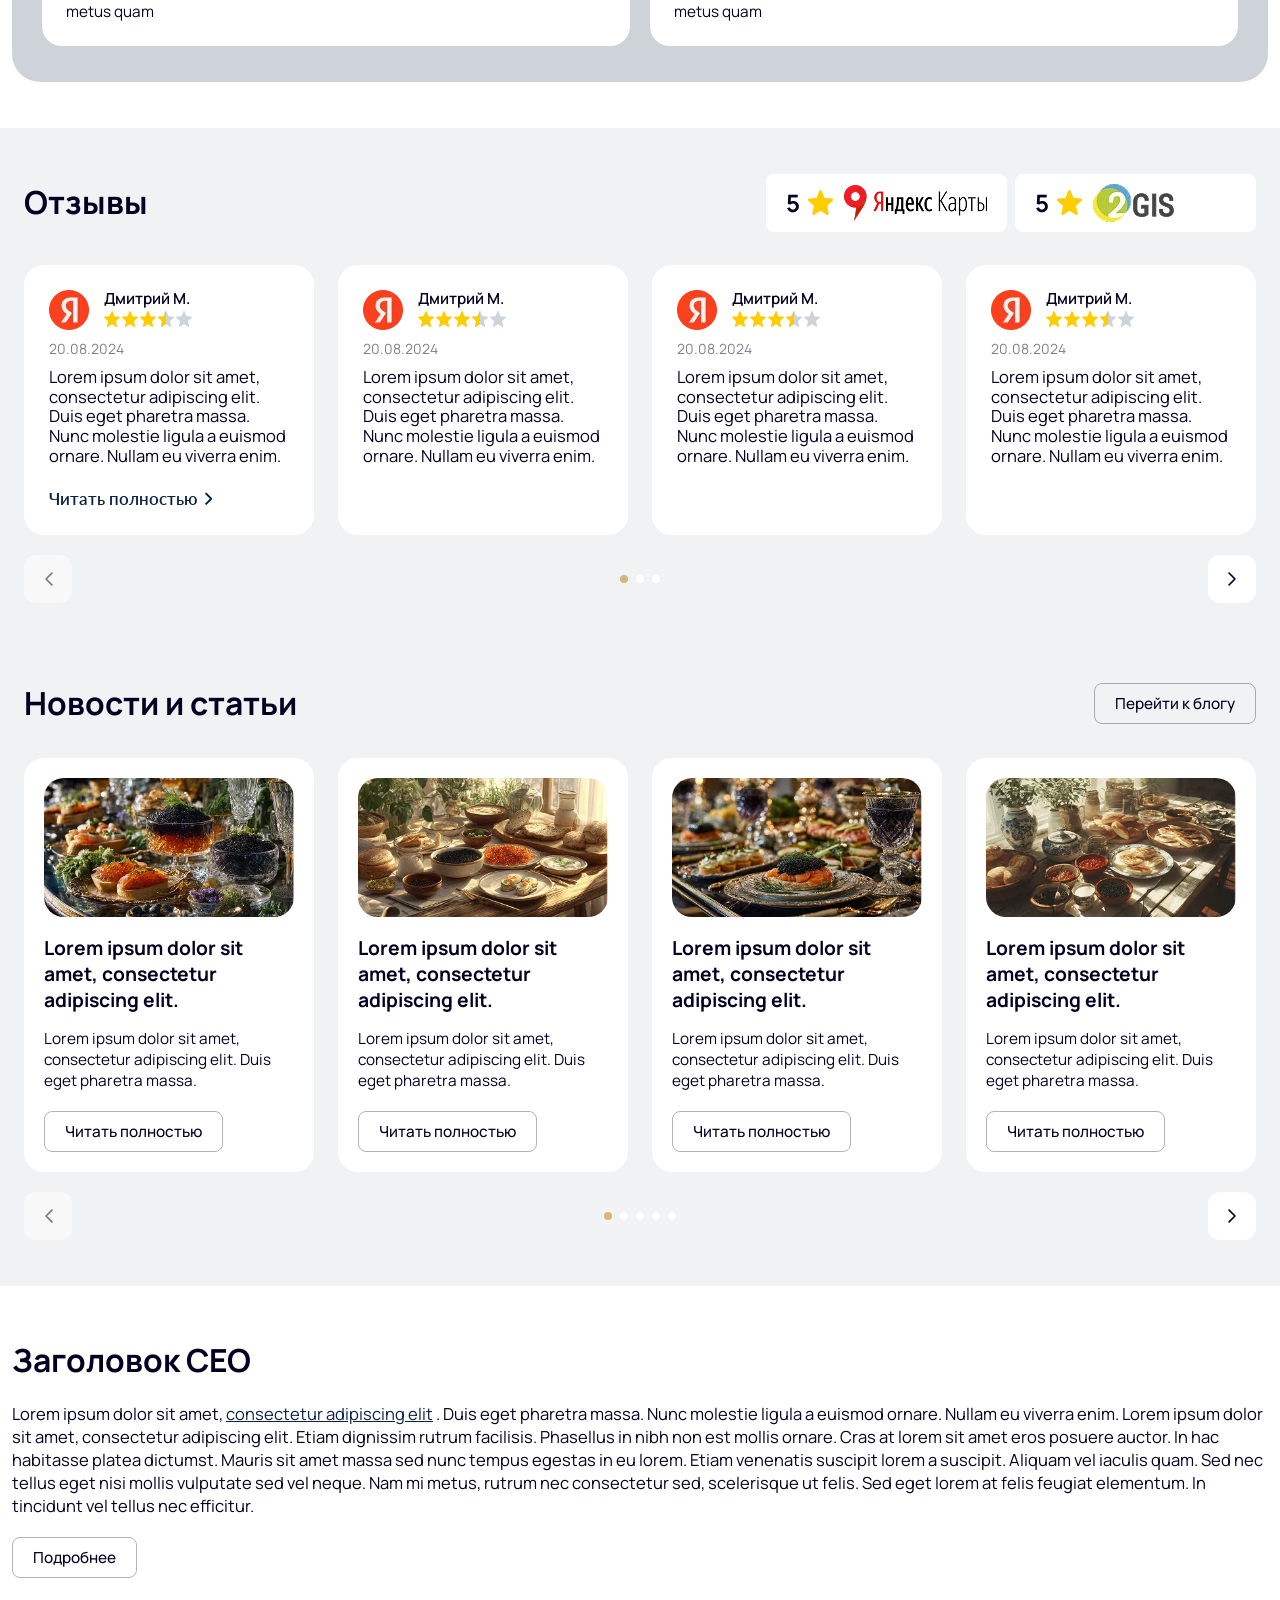
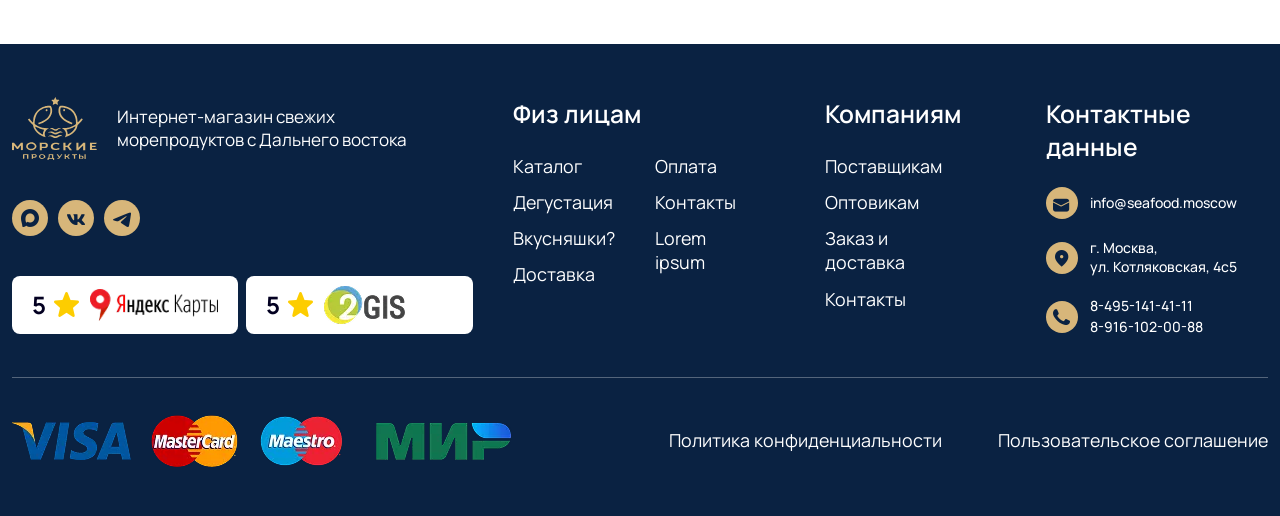
==== commit 32b17cd7: "Updates" ====
--- a/index.html
+++ b/index.html
@@ -10,10 +10,10 @@
 		<link rel="preload" href="./assets/fonts/Lato-Semibold.woff2" as="font" type="font/woff2" crossorigin="anonymous">
 		<link rel="shortcut icon" href="assets/img/favicon.ico">
 		<title>Главная</title>
-		<script type="module" crossorigin="" src="./js/index.min.js?v=1779182421260"></script>
+		<script type="module" crossorigin="" src="./js/index.min.js?v=1779192588596"></script>
 		<link rel="modulepreload" crossorigin="" href="./js/popup.min.js">
-		<link rel="stylesheet" crossorigin="" href="./css/popup.min.css?v=1779182421260">
-		<link rel="stylesheet" crossorigin="" href="./css/index.min.css?v=1779182421260">
+		<link rel="stylesheet" crossorigin="" href="./css/popup.min.css?v=1779192588596">
+		<link rel="stylesheet" crossorigin="" href="./css/index.min.css?v=1779192588596">
 	</head>
 	<body>
 		<div class="wrapper">
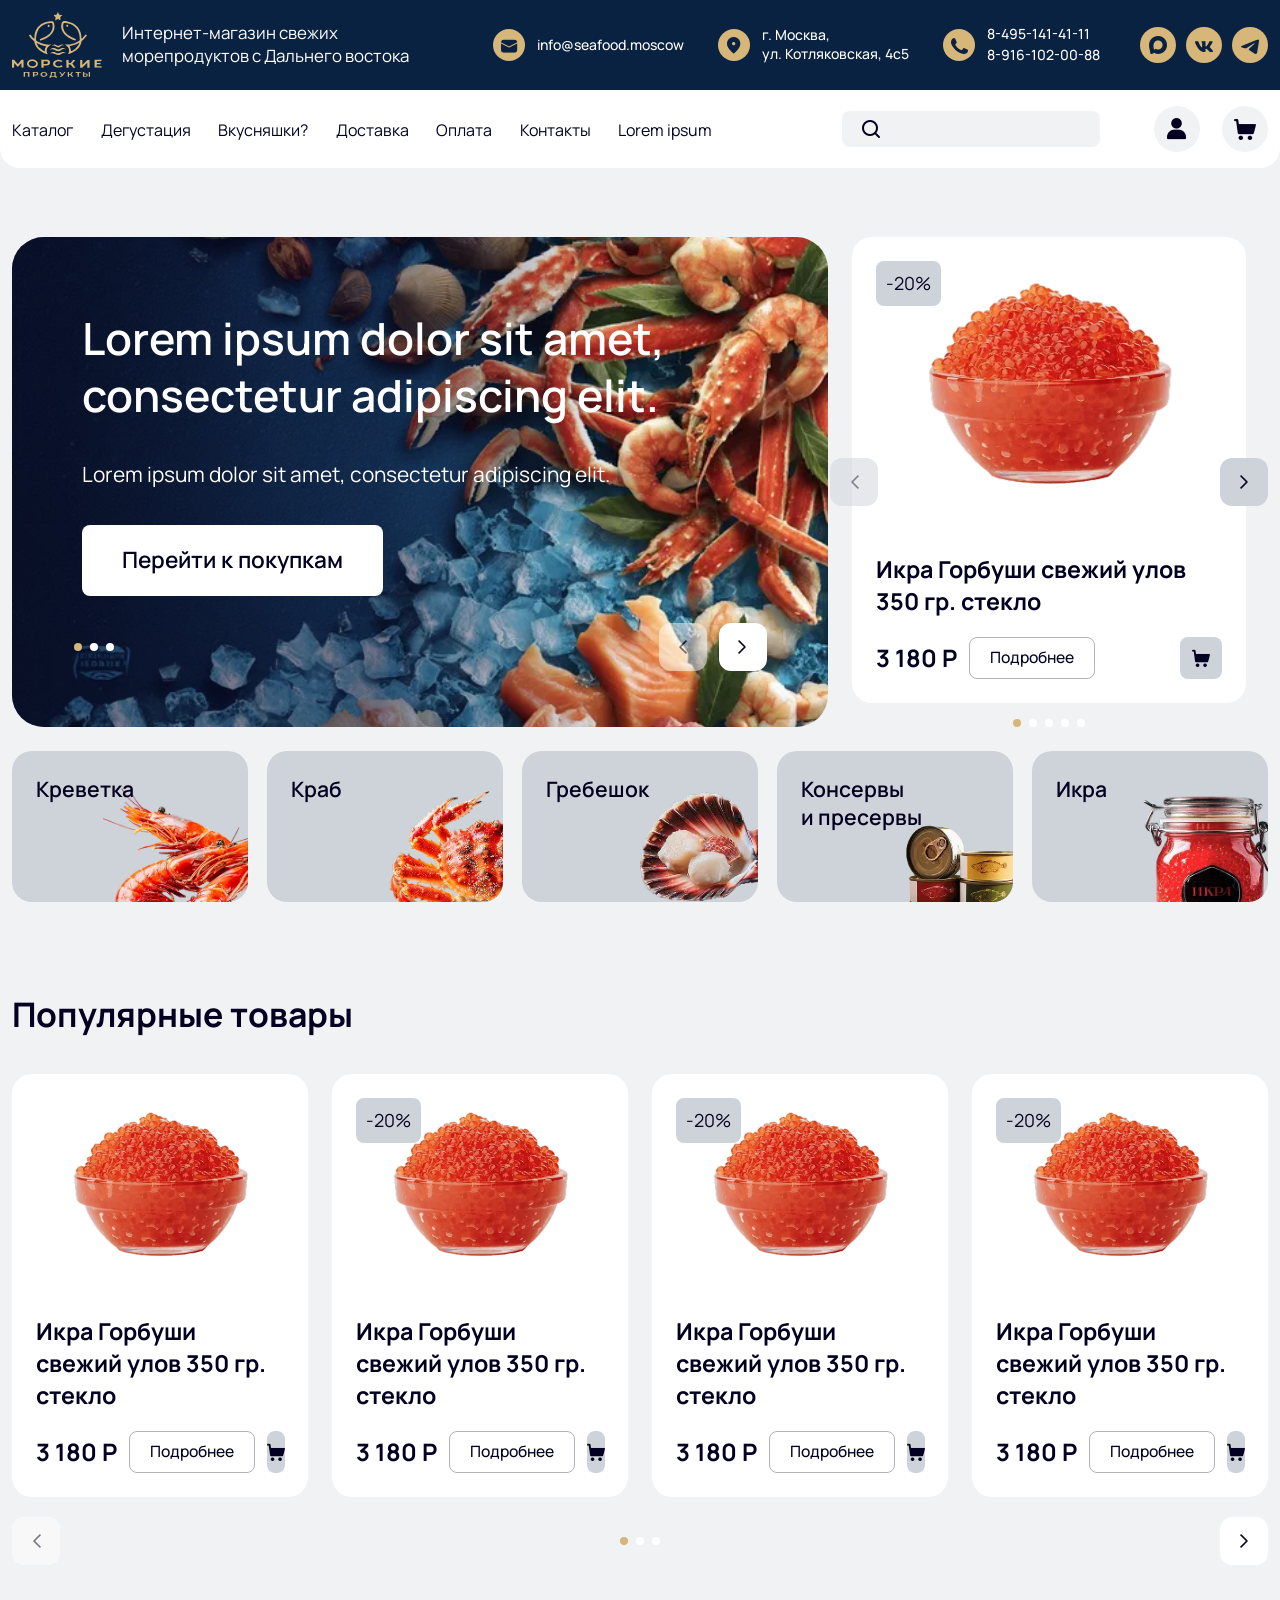
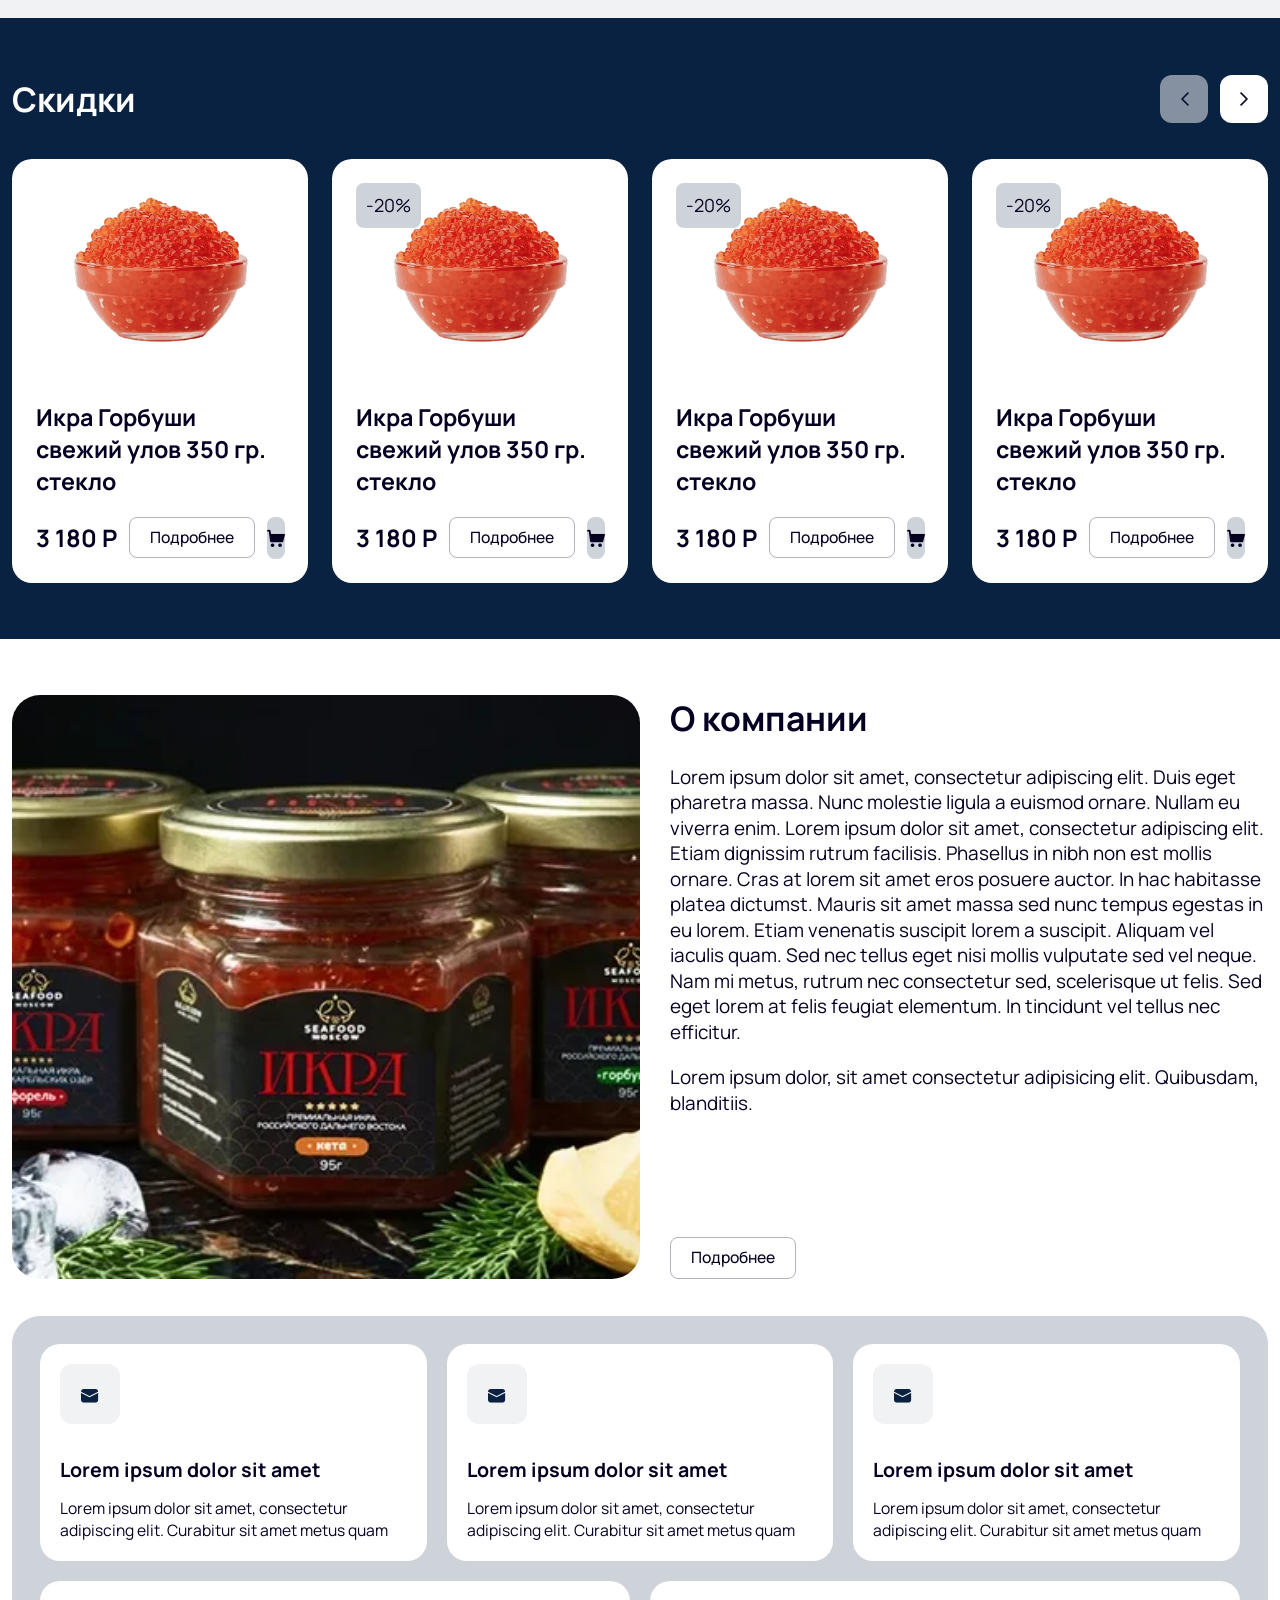
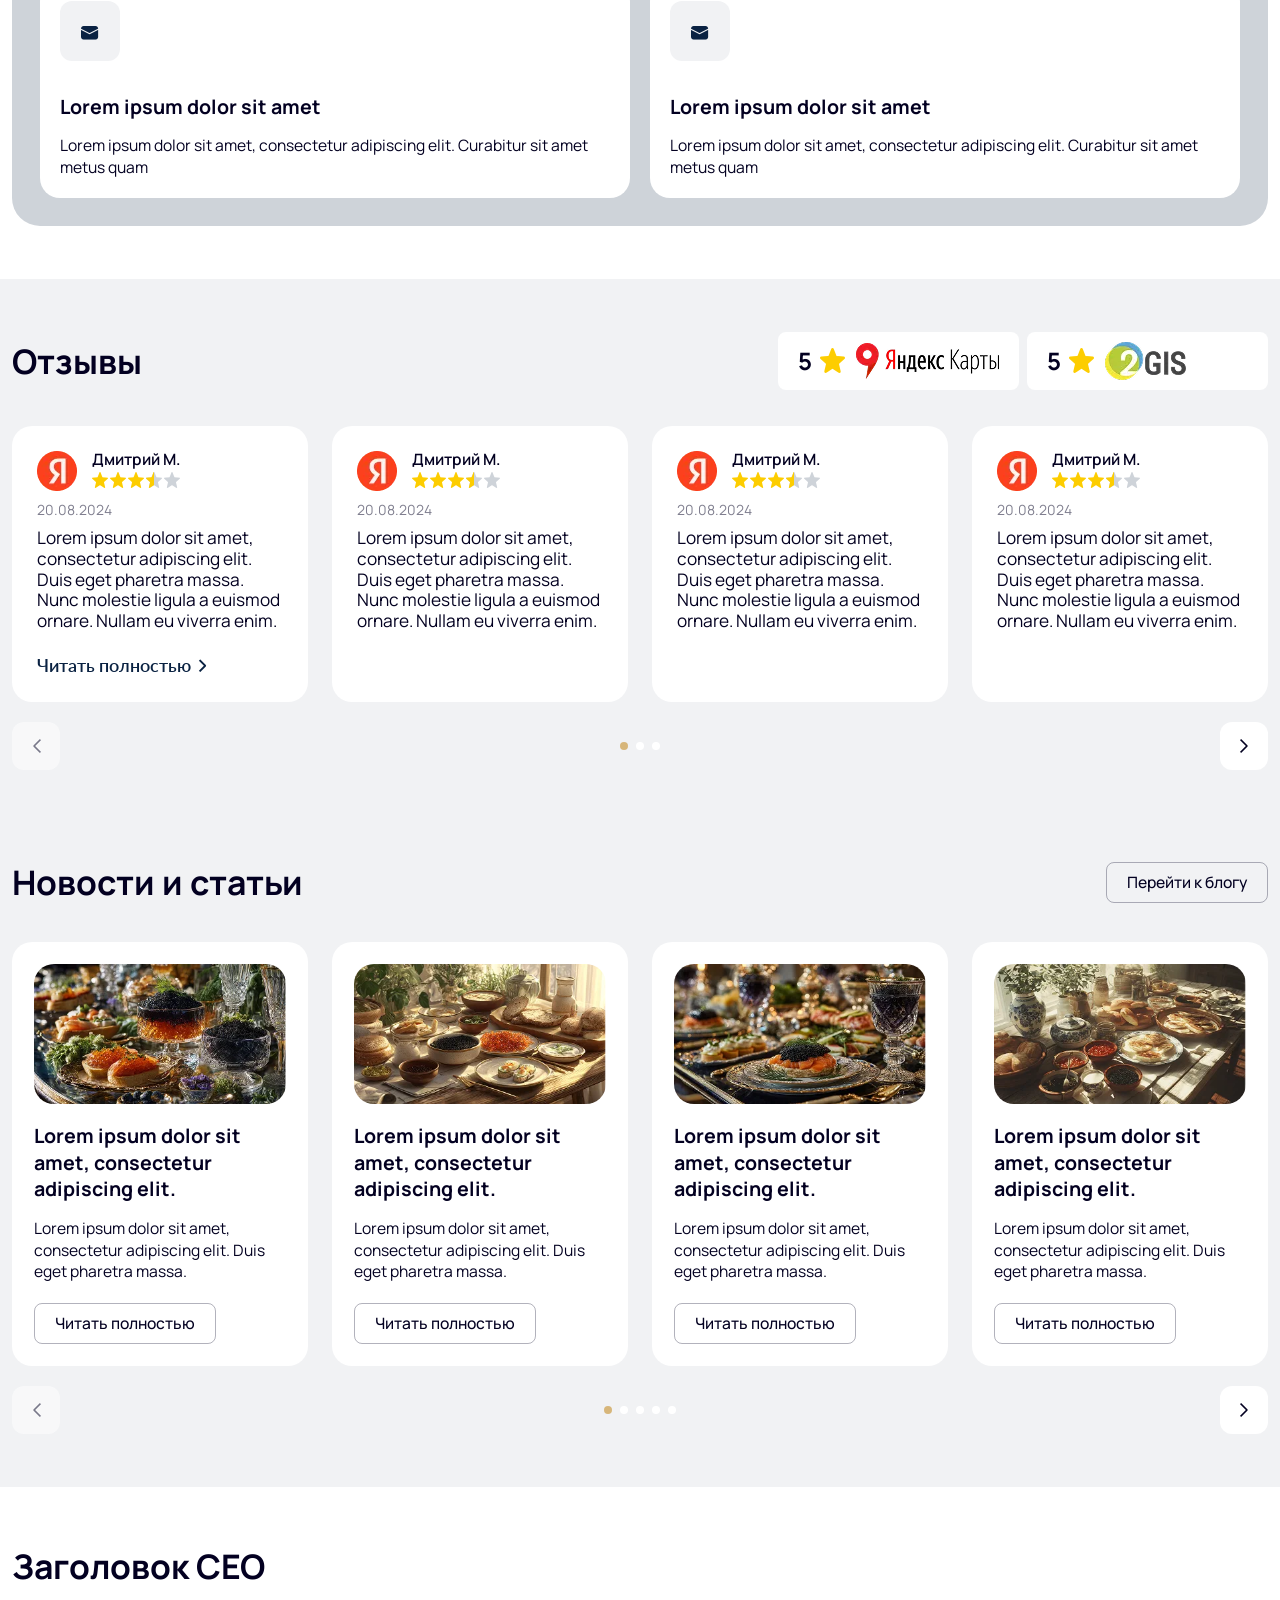
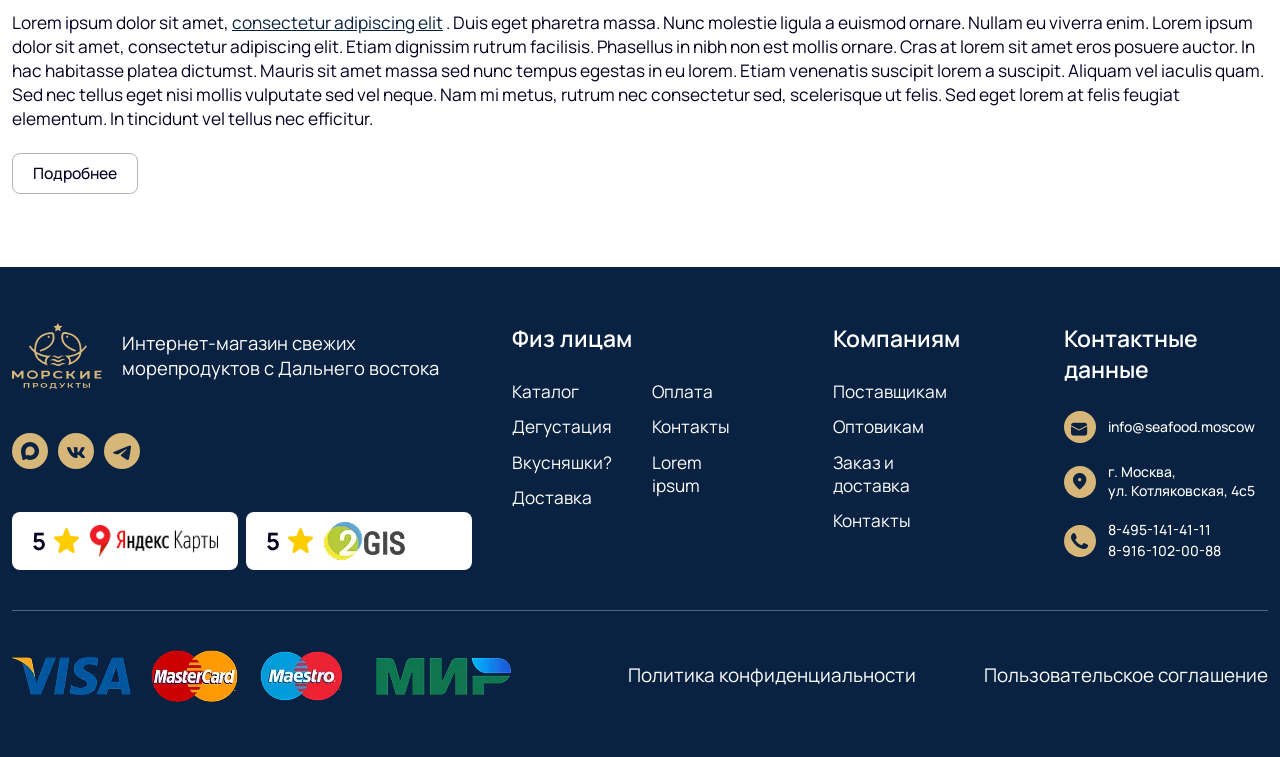
==== commit 466f9429: "Updates" ====
--- a/index.html
+++ b/index.html
@@ -10,10 +10,10 @@
 		<link rel="preload" href="./assets/fonts/Lato-Semibold.woff2" as="font" type="font/woff2" crossorigin="anonymous">
 		<link rel="shortcut icon" href="assets/img/favicon.ico">
 		<title>Главная</title>
-		<script type="module" crossorigin="" src="./js/index.min.js?v=1779192588596"></script>
+		<script type="module" crossorigin="" src="./js/index.min.js?v=1779804450109"></script>
 		<link rel="modulepreload" crossorigin="" href="./js/popup.min.js">
-		<link rel="stylesheet" crossorigin="" href="./css/popup.min.css?v=1779192588596">
-		<link rel="stylesheet" crossorigin="" href="./css/index.min.css?v=1779192588596">
+		<link rel="stylesheet" crossorigin="" href="./css/popup.min.css?v=1779804450109">
+		<link rel="stylesheet" crossorigin="" href="./css/index.min.css?v=1779804450109">
 	</head>
 	<body>
 		<div class="wrapper">
@@ -97,8 +97,8 @@
 							<input data-fls-input="" autocomplete="off" type="text" name="form[]" data-error="" placeholder="" class="header__search-input">
 						</form>
 						<div class="header__user-wrapper">
-							<a href="#" class="header__user-button --icon-user"></a>
-							<a href="#" class="header__user-button --icon-cart"></a>
+							<a href="#" class="header__user-button --icon-user" data-fls-popup-link="panel-login"></a>
+							<a href="#" class="header__user-button --icon-cart" data-fls-popup-link="panel-cart"></a>
 						</div>
 					</div>
 				</div>
@@ -550,292 +550,288 @@
 				</div>
 				<div class="page__container">
 					<section class="slider slider--60">
-						<div class="slider__container">
-							<div class="slider__top-wrapper">
-								<p class="title">Отзывы</p>
-								<div class="reviews-general">
-									<div class="reviews-general__block">
-										<p class="reviews-general__rating --icon-star">5</p>
-										<div class="reviews-general__logo">
-											<picture>
-												<img alt="yandex" src="./assets/img/yandexBig.webp">
-											</picture>
-										</div>
-									</div>
-									<div class="reviews-general__block">
-										<p class="reviews-general__rating --icon-star">5</p>
-										<div class="reviews-general__logo">
-											<picture>
-												<img alt="2gis" src="./assets/img/2gis.webp">
-											</picture>
-										</div>
-									</div>
-								</div>
-							</div>
-							<div class="slider__main">
-								<div data-fls-slider="" class="slider__slider">
-									<div class="slider__swiper">
-										<div data-fls-review="" class="review-block">
-											<div class="review-block__top">
-												<div class="review-block__name-wrapper">
-													<div class="review-block__logo">
-														<picture>
-															<img alt="Yandex" src="./assets/img/yandex.webp">
-														</picture>
-													</div>
-													<div class="review-block__name-stars">
-														<p class="review-block__name">Дмитрий М.</p>
-														<div data-fls-rating="set" data-fls-rating-value="3.5" class="rating"></div>
-													</div>
-												</div>
-												<p class="review-block__date">20.08.2024</p>
-											</div>
-											<div class="review-block__text">
-												<p>
-													Lorem ipsum dolor sit amet, consectetur adipiscing elit. Duis eget pharetra massa. Nunc
-										molestie ligula a
-										euismod
-										ornare. Nullam eu viverra enim.
-												</p>
-											</div>
-											<a href="#" class="review-block__btn --icon-arrow">Читать полностью</a>
-										</div>
-										<div data-fls-review="" class="review-block">
-											<div class="review-block__top">
-												<div class="review-block__name-wrapper">
-													<div class="review-block__logo">
-														<picture>
-															<img alt="Yandex" src="./assets/img/yandex.webp">
-														</picture>
-													</div>
-													<div class="review-block__name-stars">
-														<p class="review-block__name">Дмитрий М.</p>
-														<div data-fls-rating="set" data-fls-rating-value="3.5" class="rating"></div>
-													</div>
-												</div>
-												<p class="review-block__date">20.08.2024</p>
-											</div>
-											<div class="review-block__text">
-												<p>
-													Lorem ipsum dolor sit amet, consectetur adipiscing elit. Duis eget pharetra massa. Nunc molestie ligula a
+						<div class="slider__top-wrapper">
+							<p class="title">Отзывы</p>
+							<div class="reviews-general">
+								<div class="reviews-general__block">
+									<p class="reviews-general__rating --icon-star">5</p>
+									<div class="reviews-general__logo">
+										<picture>
+											<img alt="yandex" src="./assets/img/yandexBig.webp">
+										</picture>
+									</div>
+								</div>
+								<div class="reviews-general__block">
+									<p class="reviews-general__rating --icon-star">5</p>
+									<div class="reviews-general__logo">
+										<picture>
+											<img alt="2gis" src="./assets/img/2gis.webp">
+										</picture>
+									</div>
+								</div>
+							</div>
+						</div>
+						<div class="slider__main">
+							<div data-fls-slider="" class="slider__slider">
+								<div class="slider__swiper">
+									<div data-fls-review="" class="review-block">
+										<div class="review-block__top">
+											<div class="review-block__name-wrapper">
+												<div class="review-block__logo">
+													<picture>
+														<img alt="Yandex" src="./assets/img/yandex.webp">
+													</picture>
+												</div>
+												<div class="review-block__name-stars">
+													<p class="review-block__name">Дмитрий М.</p>
+													<div data-fls-rating="set" data-fls-rating-value="3.5" class="rating"></div>
+												</div>
+											</div>
+											<p class="review-block__date">20.08.2024</p>
+										</div>
+										<div class="review-block__text">
+											<p>
+												Lorem ipsum dolor sit amet, consectetur adipiscing elit. Duis eget pharetra massa. Nunc
+									molestie ligula a
+									euismod
+									ornare. Nullam eu viverra enim.
+											</p>
+										</div>
+										<a href="#" class="review-block__btn --icon-arrow">Читать полностью</a>
+									</div>
+									<div data-fls-review="" class="review-block">
+										<div class="review-block__top">
+											<div class="review-block__name-wrapper">
+												<div class="review-block__logo">
+													<picture>
+														<img alt="Yandex" src="./assets/img/yandex.webp">
+													</picture>
+												</div>
+												<div class="review-block__name-stars">
+													<p class="review-block__name">Дмитрий М.</p>
+													<div data-fls-rating="set" data-fls-rating-value="3.5" class="rating"></div>
+												</div>
+											</div>
+											<p class="review-block__date">20.08.2024</p>
+										</div>
+										<div class="review-block__text">
+											<p>
+												Lorem ipsum dolor sit amet, consectetur adipiscing elit. Duis eget pharetra massa. Nunc molestie ligula a
 			euismod
 			ornare. Nullam eu viverra enim.
-												</p>
-											</div>
-										</div>
-										<div data-fls-review="" class="review-block">
-											<div class="review-block__top">
-												<div class="review-block__name-wrapper">
-													<div class="review-block__logo">
-														<picture>
-															<img alt="Yandex" src="./assets/img/yandex.webp">
-														</picture>
-													</div>
-													<div class="review-block__name-stars">
-														<p class="review-block__name">Дмитрий М.</p>
-														<div data-fls-rating="set" data-fls-rating-value="3.5" class="rating"></div>
-													</div>
-												</div>
-												<p class="review-block__date">20.08.2024</p>
-											</div>
-											<div class="review-block__text">
-												<p>
-													Lorem ipsum dolor sit amet, consectetur adipiscing elit. Duis eget pharetra massa. Nunc molestie ligula a
+											</p>
+										</div>
+									</div>
+									<div data-fls-review="" class="review-block">
+										<div class="review-block__top">
+											<div class="review-block__name-wrapper">
+												<div class="review-block__logo">
+													<picture>
+														<img alt="Yandex" src="./assets/img/yandex.webp">
+													</picture>
+												</div>
+												<div class="review-block__name-stars">
+													<p class="review-block__name">Дмитрий М.</p>
+													<div data-fls-rating="set" data-fls-rating-value="3.5" class="rating"></div>
+												</div>
+											</div>
+											<p class="review-block__date">20.08.2024</p>
+										</div>
+										<div class="review-block__text">
+											<p>
+												Lorem ipsum dolor sit amet, consectetur adipiscing elit. Duis eget pharetra massa. Nunc molestie ligula a
 			euismod
 			ornare. Nullam eu viverra enim.
-												</p>
-											</div>
-										</div>
-										<div data-fls-review="" class="review-block">
-											<div class="review-block__top">
-												<div class="review-block__name-wrapper">
-													<div class="review-block__logo">
-														<picture>
-															<img alt="Yandex" src="./assets/img/yandex.webp">
-														</picture>
-													</div>
-													<div class="review-block__name-stars">
-														<p class="review-block__name">Дмитрий М.</p>
-														<div data-fls-rating="set" data-fls-rating-value="3.5" class="rating"></div>
-													</div>
-												</div>
-												<p class="review-block__date">20.08.2024</p>
-											</div>
-											<div class="review-block__text">
-												<p>
-													Lorem ipsum dolor sit amet, consectetur adipiscing elit. Duis eget pharetra massa. Nunc molestie ligula a
+											</p>
+										</div>
+									</div>
+									<div data-fls-review="" class="review-block">
+										<div class="review-block__top">
+											<div class="review-block__name-wrapper">
+												<div class="review-block__logo">
+													<picture>
+														<img alt="Yandex" src="./assets/img/yandex.webp">
+													</picture>
+												</div>
+												<div class="review-block__name-stars">
+													<p class="review-block__name">Дмитрий М.</p>
+													<div data-fls-rating="set" data-fls-rating-value="3.5" class="rating"></div>
+												</div>
+											</div>
+											<p class="review-block__date">20.08.2024</p>
+										</div>
+										<div class="review-block__text">
+											<p>
+												Lorem ipsum dolor sit amet, consectetur adipiscing elit. Duis eget pharetra massa. Nunc molestie ligula a
 			euismod
 			ornare. Nullam eu viverra enim.
-												</p>
-											</div>
-										</div>
-										<div data-fls-review="" class="review-block">
-											<div class="review-block__top">
-												<div class="review-block__name-wrapper">
-													<div class="review-block__logo">
-														<picture>
-															<img alt="Yandex" src="./assets/img/yandex.webp">
-														</picture>
-													</div>
-													<div class="review-block__name-stars">
-														<p class="review-block__name">Дмитрий М.</p>
-														<div data-fls-rating="set" data-fls-rating-value="3.5" class="rating"></div>
-													</div>
-												</div>
-												<p class="review-block__date">20.08.2024</p>
-											</div>
-											<div class="review-block__text">
-												<p>
-													Lorem ipsum dolor sit amet, consectetur adipiscing elit. Duis eget pharetra massa. Nunc molestie ligula a
+											</p>
+										</div>
+									</div>
+									<div data-fls-review="" class="review-block">
+										<div class="review-block__top">
+											<div class="review-block__name-wrapper">
+												<div class="review-block__logo">
+													<picture>
+														<img alt="Yandex" src="./assets/img/yandex.webp">
+													</picture>
+												</div>
+												<div class="review-block__name-stars">
+													<p class="review-block__name">Дмитрий М.</p>
+													<div data-fls-rating="set" data-fls-rating-value="3.5" class="rating"></div>
+												</div>
+											</div>
+											<p class="review-block__date">20.08.2024</p>
+										</div>
+										<div class="review-block__text">
+											<p>
+												Lorem ipsum dolor sit amet, consectetur adipiscing elit. Duis eget pharetra massa. Nunc molestie ligula a
 			euismod
 			ornare. Nullam eu viverra enim.
-												</p>
-											</div>
-										</div>
-										<div data-fls-review="" class="review-block">
-											<div class="review-block__top">
-												<div class="review-block__name-wrapper">
-													<div class="review-block__logo">
-														<picture>
-															<img alt="Yandex" src="./assets/img/yandex.webp">
-														</picture>
-													</div>
-													<div class="review-block__name-stars">
-														<p class="review-block__name">Дмитрий М.</p>
-														<div data-fls-rating="set" data-fls-rating-value="3.5" class="rating"></div>
-													</div>
-												</div>
-												<p class="review-block__date">20.08.2024</p>
-											</div>
-											<div class="review-block__text">
-												<p>
-													Lorem ipsum dolor sit amet, consectetur adipiscing elit. Duis eget pharetra massa. Nunc molestie ligula a
+											</p>
+										</div>
+									</div>
+									<div data-fls-review="" class="review-block">
+										<div class="review-block__top">
+											<div class="review-block__name-wrapper">
+												<div class="review-block__logo">
+													<picture>
+														<img alt="Yandex" src="./assets/img/yandex.webp">
+													</picture>
+												</div>
+												<div class="review-block__name-stars">
+													<p class="review-block__name">Дмитрий М.</p>
+													<div data-fls-rating="set" data-fls-rating-value="3.5" class="rating"></div>
+												</div>
+											</div>
+											<p class="review-block__date">20.08.2024</p>
+										</div>
+										<div class="review-block__text">
+											<p>
+												Lorem ipsum dolor sit amet, consectetur adipiscing elit. Duis eget pharetra massa. Nunc molestie ligula a
 			euismod
 			ornare. Nullam eu viverra enim.
-												</p>
-											</div>
-										</div>
-									</div>
-									<div data-fls-pagination="" class="pagination slider__pagination"></div>
-									<div class="slider__slider-buttons-wrapper">
-										<button data-fls-button="" type="button" class="arrow-button arrow-button--prev slider__slider-btn-prev --icon-arrow"></button>
-										<button data-fls-button="" type="button" class="arrow-button slider__slider-btn-next --icon-arrow"></button>
-									</div>
+											</p>
+										</div>
+									</div>
+								</div>
+								<div data-fls-pagination="" class="pagination slider__pagination"></div>
+								<div class="slider__slider-buttons-wrapper">
+									<button data-fls-button="" type="button" class="arrow-button arrow-button--prev slider__slider-btn-prev --icon-arrow"></button>
+									<button data-fls-button="" type="button" class="arrow-button slider__slider-btn-next --icon-arrow"></button>
 								</div>
 							</div>
 						</div>
 					</section>
 					<section class="slider slider--100">
-						<div class="slider__container">
-							<div class="slider__top-wrapper">
-								<p class="title">Новости и статьи</p>
-								<a href="#" class="button-small">Перейти к блогу</a>
-							</div>
-							<div class="slider__main">
-								<div data-fls-slider="" class="slider__slider">
-									<div class="slider__swiper">
-										<div data-fls-newsblock="" class="news-block">
-											<div class="news-block__img">
-												<picture>
-													<img alt="1" src="./assets/img/news/1.webp">
-												</picture>
-											</div>
-											<a href="#" class="news-block__title">Lorem ipsum dolor sit amet, consectetur adipiscing elit.</a>
-											<p class="news-block__text">
-												Lorem ipsum dolor sit amet, consectetur adipiscing elit. Duis eget pharetra massa.
-											</p>
-											<a href="#" class="news-block__btn button-small">Читать полностью</a>
-										</div>
-										<div data-fls-newsblock="" class="news-block">
-											<div class="news-block__img">
-												<picture>
-													<img alt="2" src="./assets/img/news/2.webp">
-												</picture>
-											</div>
-											<a href="#" class="news-block__title">Lorem ipsum dolor sit amet, consectetur adipiscing elit.</a>
-											<p class="news-block__text">
-												Lorem ipsum dolor sit amet, consectetur adipiscing elit. Duis eget pharetra massa.
-											</p>
-											<a href="#" class="news-block__btn button-small">Читать полностью</a>
-										</div>
-										<div data-fls-newsblock="" class="news-block">
-											<div class="news-block__img">
-												<picture>
-													<img alt="3" src="./assets/img/news/3.webp">
-												</picture>
-											</div>
-											<a href="#" class="news-block__title">Lorem ipsum dolor sit amet, consectetur adipiscing elit.</a>
-											<p class="news-block__text">
-												Lorem ipsum dolor sit amet, consectetur adipiscing elit. Duis eget pharetra massa.
-											</p>
-											<a href="#" class="news-block__btn button-small">Читать полностью</a>
-										</div>
-										<div data-fls-newsblock="" class="news-block">
-											<div class="news-block__img">
-												<picture>
-													<img alt="4" src="./assets/img/news/4.webp">
-												</picture>
-											</div>
-											<a href="#" class="news-block__title">Lorem ipsum dolor sit amet, consectetur adipiscing elit.</a>
-											<p class="news-block__text">
-												Lorem ipsum dolor sit amet, consectetur adipiscing elit. Duis eget pharetra massa.
-											</p>
-											<a href="#" class="news-block__btn button-small">Читать полностью</a>
-										</div>
-										<div data-fls-newsblock="" class="news-block">
-											<div class="news-block__img">
-												<picture>
-													<img alt="1" src="./assets/img/news/1.webp">
-												</picture>
-											</div>
-											<a href="#" class="news-block__title">Lorem ipsum dolor sit amet, consectetur adipiscing elit.</a>
-											<p class="news-block__text">
-												Lorem ipsum dolor sit amet, consectetur adipiscing elit. Duis eget pharetra massa.
-											</p>
-											<a href="#" class="news-block__btn button-small">Читать полностью</a>
-										</div>
-										<div data-fls-newsblock="" class="news-block">
-											<div class="news-block__img">
-												<picture>
-													<img alt="2" src="./assets/img/news/2.webp">
-												</picture>
-											</div>
-											<a href="#" class="news-block__title">Lorem ipsum dolor sit amet, consectetur adipiscing elit.</a>
-											<p class="news-block__text">
-												Lorem ipsum dolor sit amet, consectetur adipiscing elit. Duis eget pharetra massa.
-											</p>
-											<a href="#" class="news-block__btn button-small">Читать полностью</a>
-										</div>
-										<div data-fls-newsblock="" class="news-block">
-											<div class="news-block__img">
-												<picture>
-													<img alt="3" src="./assets/img/news/3.webp">
-												</picture>
-											</div>
-											<a href="#" class="news-block__title">Lorem ipsum dolor sit amet, consectetur adipiscing elit.</a>
-											<p class="news-block__text">
-												Lorem ipsum dolor sit amet, consectetur adipiscing elit. Duis eget pharetra massa.
-											</p>
-											<a href="#" class="news-block__btn button-small">Читать полностью</a>
-										</div>
-										<div data-fls-newsblock="" class="news-block">
-											<div class="news-block__img">
-												<picture>
-													<img alt="4" src="./assets/img/news/4.webp">
-												</picture>
-											</div>
-											<a href="#" class="news-block__title">Lorem ipsum dolor sit amet, consectetur adipiscing elit.</a>
-											<p class="news-block__text">
-												Lorem ipsum dolor sit amet, consectetur adipiscing elit. Duis eget pharetra massa.
-											</p>
-											<a href="#" class="news-block__btn button-small">Читать полностью</a>
-										</div>
-									</div>
-									<div data-fls-pagination="" class="pagination slider__pagination"></div>
-									<div class="slider__slider-buttons-wrapper">
-										<button data-fls-button="" type="button" class="arrow-button arrow-button--prev slider__slider-btn-prev --icon-arrow"></button>
-										<button data-fls-button="" type="button" class="arrow-button slider__slider-btn-next --icon-arrow"></button>
-									</div>
+						<div class="slider__top-wrapper">
+							<p class="title">Новости и статьи</p>
+							<a href="#" class="button-small">Перейти к блогу</a>
+						</div>
+						<div class="slider__main">
+							<div data-fls-slider="" class="slider__slider">
+								<div class="slider__swiper">
+									<div data-fls-newsblock="" class="news-block">
+										<div class="news-block__img">
+											<picture>
+												<img alt="1" src="./assets/img/news/1.webp">
+											</picture>
+										</div>
+										<a href="#" class="news-block__title">Lorem ipsum dolor sit amet, consectetur adipiscing elit.</a>
+										<p class="news-block__text">
+											Lorem ipsum dolor sit amet, consectetur adipiscing elit. Duis eget pharetra massa.
+										</p>
+										<a href="#" class="news-block__btn button-small">Читать полностью</a>
+									</div>
+									<div data-fls-newsblock="" class="news-block">
+										<div class="news-block__img">
+											<picture>
+												<img alt="2" src="./assets/img/news/2.webp">
+											</picture>
+										</div>
+										<a href="#" class="news-block__title">Lorem ipsum dolor sit amet, consectetur adipiscing elit.</a>
+										<p class="news-block__text">
+											Lorem ipsum dolor sit amet, consectetur adipiscing elit. Duis eget pharetra massa.
+										</p>
+										<a href="#" class="news-block__btn button-small">Читать полностью</a>
+									</div>
+									<div data-fls-newsblock="" class="news-block">
+										<div class="news-block__img">
+											<picture>
+												<img alt="3" src="./assets/img/news/3.webp">
+											</picture>
+										</div>
+										<a href="#" class="news-block__title">Lorem ipsum dolor sit amet, consectetur adipiscing elit.</a>
+										<p class="news-block__text">
+											Lorem ipsum dolor sit amet, consectetur adipiscing elit. Duis eget pharetra massa.
+										</p>
+										<a href="#" class="news-block__btn button-small">Читать полностью</a>
+									</div>
+									<div data-fls-newsblock="" class="news-block">
+										<div class="news-block__img">
+											<picture>
+												<img alt="4" src="./assets/img/news/4.webp">
+											</picture>
+										</div>
+										<a href="#" class="news-block__title">Lorem ipsum dolor sit amet, consectetur adipiscing elit.</a>
+										<p class="news-block__text">
+											Lorem ipsum dolor sit amet, consectetur adipiscing elit. Duis eget pharetra massa.
+										</p>
+										<a href="#" class="news-block__btn button-small">Читать полностью</a>
+									</div>
+									<div data-fls-newsblock="" class="news-block">
+										<div class="news-block__img">
+											<picture>
+												<img alt="1" src="./assets/img/news/1.webp">
+											</picture>
+										</div>
+										<a href="#" class="news-block__title">Lorem ipsum dolor sit amet, consectetur adipiscing elit.</a>
+										<p class="news-block__text">
+											Lorem ipsum dolor sit amet, consectetur adipiscing elit. Duis eget pharetra massa.
+										</p>
+										<a href="#" class="news-block__btn button-small">Читать полностью</a>
+									</div>
+									<div data-fls-newsblock="" class="news-block">
+										<div class="news-block__img">
+											<picture>
+												<img alt="2" src="./assets/img/news/2.webp">
+											</picture>
+										</div>
+										<a href="#" class="news-block__title">Lorem ipsum dolor sit amet, consectetur adipiscing elit.</a>
+										<p class="news-block__text">
+											Lorem ipsum dolor sit amet, consectetur adipiscing elit. Duis eget pharetra massa.
+										</p>
+										<a href="#" class="news-block__btn button-small">Читать полностью</a>
+									</div>
+									<div data-fls-newsblock="" class="news-block">
+										<div class="news-block__img">
+											<picture>
+												<img alt="3" src="./assets/img/news/3.webp">
+											</picture>
+										</div>
+										<a href="#" class="news-block__title">Lorem ipsum dolor sit amet, consectetur adipiscing elit.</a>
+										<p class="news-block__text">
+											Lorem ipsum dolor sit amet, consectetur adipiscing elit. Duis eget pharetra massa.
+										</p>
+										<a href="#" class="news-block__btn button-small">Читать полностью</a>
+									</div>
+									<div data-fls-newsblock="" class="news-block">
+										<div class="news-block__img">
+											<picture>
+												<img alt="4" src="./assets/img/news/4.webp">
+											</picture>
+										</div>
+										<a href="#" class="news-block__title">Lorem ipsum dolor sit amet, consectetur adipiscing elit.</a>
+										<p class="news-block__text">
+											Lorem ipsum dolor sit amet, consectetur adipiscing elit. Duis eget pharetra massa.
+										</p>
+										<a href="#" class="news-block__btn button-small">Читать полностью</a>
+									</div>
+								</div>
+								<div data-fls-pagination="" class="pagination slider__pagination"></div>
+								<div class="slider__slider-buttons-wrapper">
+									<button data-fls-button="" type="button" class="arrow-button arrow-button--prev slider__slider-btn-prev --icon-arrow"></button>
+									<button data-fls-button="" type="button" class="arrow-button slider__slider-btn-next --icon-arrow"></button>
 								</div>
 							</div>
 						</div>
--- a/css/popup.min.css
+++ b/css/popup.min.css
@@ -1 +1 @@
-*{padding:0;margin:0;border:0}*,:after,:before{box-sizing:border-box}:after,:before{display:inline-block}body,html{height:100%}body{line-height:1;scrollbar-gutter:stable;-ms-text-size-adjust:100%;-moz-text-size-adjust:100%;-webkit-text-size-adjust:100%;-webkit-font-smoothing:antialiased;-moz-osx-font-smoothing:grayscale}button,input,textarea{font-family:inherit;font-size:inherit;line-height:inherit;color:inherit;background-color:transparent}input,textarea{width:100%}label{display:inline-block}button,option,select{cursor:pointer}a{display:inline-block;color:inherit;text-decoration:none}ul li{list-style:none}img{max-width:100%;height:auto;vertical-align:middle}h1,h2,h3,h4,h5,h6{font-weight:inherit;font-size:inherit}@font-face{font-family:Manrope;font-display:swap;src:url(../assets/fonts/Manrope-SemiBold.woff2) format("woff2");font-weight:600;font-style:normal}@font-face{font-family:Manrope;font-display:swap;src:url(../assets/fonts/Manrope-Regular.woff2) format("woff2");font-weight:400;font-style:normal}@font-face{font-family:Manrope;font-display:swap;src:url(../assets/fonts/Manrope-Medium.woff2) format("woff2");font-weight:500;font-style:normal}@font-face{font-family:Manrope;font-display:swap;src:url(../assets/fonts/Manrope-Bold.woff2) format("woff2");font-weight:700;font-style:normal}@font-face{font-family:Lato;font-display:swap;src:url(../assets/fonts/Lato-Semibold.woff2) format("woff2");font-weight:600;font-style:normal}@font-face{font-family:iconfont;font-display:swap;src:url(../assets/fonts/iconfont.woff2?adaf4ef553e8fc5e93e8691f18c5462a) format("woff2")}[class*="--icon-"]:before{font-family:iconfont}[class*="--icon-vk"]:before{content:"\f101"}[class*="--icon-user"]:before{content:"\f102"}[class*="--icon-tg"]:before{content:"\f103"}[class*="--icon-strShare"]:before{content:"\f104"}[class*="--icon-strLike"]:before{content:"\f105"}[class*="--icon-star"]:before{content:"\f106"}[class*="--icon-share"]:before{content:"\f107"}[class*="--icon-search"]:before{content:"\f108"}[class*="--icon-phone"]:before{content:"\f109"}[class*="--icon-max"]:before{content:"\f10a"}[class*="--icon-mail"]:before{content:"\f10b"}[class*="--icon-location"]:before{content:"\f10c"}[class*="--icon-like"]:before{content:"\f10d"}[class*="--icon-cross"]:before{content:"\f10e"}[class*="--icon-check"]:before{content:"\f10f"}[class*="--icon-cart"]:before{content:"\f110"}[class*="--icon-arrow"]:before{content:"\f111"}body{background-color:#f1f2f4;color:#030021;min-width:20rem;font-family:Manrope;font-size:1.125rem}[data-fls-scrolllock] body{overflow:hidden;touch-action:none;overscroll-behavior:none}.wrapper{min-height:100%;display:flex;flex-direction:column;overflow:clip}.wrapper>main{flex:1 1 auto}.wrapper>*{min-width:0}[class*=__container]{max-width:112.125rem;margin:0 auto;padding-left:.75rem;padding-right:.75rem}.title{line-height:1.3611111111;font-weight:700}.white-bg{background-color:#fff}.reviews-general{display:grid;grid-template-columns:1fr 1fr;gap:.5rem}.reviews-general__block{background-color:#fff;border-radius:.5rem;padding:.625rem 1.25rem;display:flex;align-items:center;gap:.75rem}.reviews-general__rating{font-weight:700;font-size:1.5rem;display:flex;flex-direction:row-reverse;gap:.5rem}.reviews-general__rating:before{color:#fdcd00}.seo{padding-bottom:1.25rem}.seo.seo--nm{margin:0}.seo__content{display:flex;flex-direction:column}.seo__content h1,.seo__content h2,.seo__content h3,.seo__content h4,.seo__content h5,.seo__content h6{font-weight:700;line-height:1.3611111111}.seo__content p{line-height:1.3888888889}.seo__content ol,.seo__content ul{line-height:1.375}.seo__content a{color:#0a2242;text-decoration:underline;transition:.2s}.seo__content ol li:not(:last-child),.seo__content ul li:not(:last-child){margin:0 0 .5rem}.seo__content ul li{display:flex;align-items:baseline;gap:.75rem}.seo__content ul li:before{content:"";border-radius:50%;flex-shrink:0;background-color:#d7b67a}.seo__content ol li{list-style-position:inside}.slider__container{position:relative}.slider__top-wrapper{display:flex;align-items:center;justify-content:space-between;flex-wrap:wrap;gap:.75rem}.slider__main{position:relative;padding:0 0 1.25rem}.slider__pagination{margin:2.5rem 0 0}.slider__slider-buttons-wrapper{position:absolute;z-index:3;right:0;bottom:0;left:0;display:flex;justify-content:space-between;pointer-events:none}.slider__slider-buttons-wrapper .arrow-button:not(.swiper-button-disabled){pointer-events:all}.slider--blue{background-color:#0a2242}.slider--blue .title{color:#fff}.slider--blue .slider__main{padding:0}.slider--blue .slider__slider-buttons-wrapper{position:relative;gap:.75rem}.socials{gap:.625rem}.socials,.socials__social{display:flex;align-items:center}.socials__social{width:2.25rem;height:2.25rem;border-radius:50%;background-color:#d7b67a;justify-content:center;transition:.2s}.socials__social:before{font-size:1.125rem;color:#0a2242;transition:.2s}.socials__social.--icon-vk:before{margin-bottom:.25rem}.swiper{overflow:hidden}.swiper-initialized{touch-action:pan-y}.swiper-wrapper{width:100%;height:100%;box-sizing:content-box;display:flex;position:relative}.swiper-vertical .swiper-wrapper{flex-direction:column}.swiper-autoheight .swiper-wrapper{align-items:flex-start}.swiper-initialized .swiper-slide{flex-shrink:0}.swiper-android .swiper-slide,.swiper-android .swiper-wrapper{transform:translateZ(0)}.swiper-button-lock{display:none!important}.--showmore-active [data-fls-showmore-button] span,[data-fls-showmore-button] span:last-child{display:none}.--showmore-active [data-fls-showmore-button] span:last-child{display:block}.header{z-index:3;position:relative}.header:before{content:"";background-color:rgba(3,0,33,.5);position:absolute;width:100%;height:120vh;height:120svh;top:5rem;bottom:0;left:0;transition:.2s;opacity:0;visibility:hidden}[data-menu-open] .header:before{opacity:1;visibility:visible}.header__top{background-color:#0a2242;padding:.75rem 0}.header__top .header__container{display:flex;align-items:center;gap:2.5rem}.header__logo{display:flex;align-items:center;gap:1.25rem;flex-shrink:0;margin-right:auto}.header__logo img{height:auto;display:block}.header__logo p{line-height:1.35;color:#fff;margin:0;white-space:nowrap}.header__info-wrapper{display:flex;align-items:center}.header__info-block:first-child .info-block__icon:before{margin-bottom:.125rem}.header__bottom{position:relative;background-color:#fff;border-radius:0 0 1.25rem 1.25rem;padding:1rem 0}.header__bottom .header__container{display:flex;align-items:center;gap:1.25rem}[data-menu-open] .header__bottom{border-radius:0}.header__search{display:flex;align-items:center;background-color:#f1f2f4;border-radius:.5rem;height:3rem;padding:0 0 0 1.25rem;margin-left:auto;transition:border-color .2s ease}.header__search:focus-within{border-color:#d7b67a}.header__search-btn{background:none;border:none;padding:0;cursor:pointer;display:flex;align-items:center;justify-content:center;flex-shrink:0}.header__search-btn:before{font-size:1.125rem;transition:.2s}.header__search-input{background:none;border:none;outline:none;font-size:1rem;font-weight:600;padding:0 1.25rem 0 .625rem;width:100%;height:100%}.header__search-input::placeholder{color:rgba(3,0,33,.4)}.header__user-wrapper{display:flex;align-items:center;flex-shrink:0}.header__user-button{display:flex;align-items:center;justify-content:center;width:2.875rem;height:2.875rem;border-radius:50%;background-color:#f1f2f4;text-decoration:none;transition:.2s}.header__user-button:before{font-size:1.375rem;color:#030021;transition:.2s}.menu{display:flex;align-items:center}.menu__icon{display:none}.menu__list{display:flex;align-items:center}.menu__item,.menu__link{position:relative}.menu__link{color:#030021;text-decoration:none;transition:.2s}.menu__link:after{content:"";position:absolute;bottom:-.375rem;left:0;right:0;height:.125rem;background-color:#d7b67a;transform:scaleX(0);transform-origin:center;transition:transform .25s ease}.footer{background-color:#0a2242}.footer__top{display:flex;align-items:flex-start;justify-content:space-between;gap:2.5rem;padding-bottom:2.5rem}.footer__left{flex:0 1 30.75rem;display:flex;flex-direction:column}.footer__logo{display:flex;align-items:center;gap:1.25rem;text-decoration:none;flex-shrink:0}.footer__logo img{height:auto;display:block}.footer__logo p{line-height:1.35;color:#fff}.footer__nav{display:flex;align-items:flex-start}.footer__nav-col{display:flex;flex-direction:column}.footer__nav-title{line-height:1.3571428571;font-weight:600;color:#fff}.footer__nav-lists{display:flex;gap:2.5rem}.footer__nav-list{display:flex;flex-direction:column;gap:.75rem;list-style:none;margin:0;padding:0}.footer__nav-link{line-height:1.35;color:#fff;text-decoration:none;transition:.2s}.footer__info-wrapper{display:flex;flex-direction:column;gap:1.25rem}.footer__bottom{display:flex;align-items:center;justify-content:space-between;gap:1.5rem;border-top:.0625rem solid hsla(0,0%,100%,.3)}.footer__payments{display:flex;align-items:center;gap:1.25rem}.footer__payments img{min-width:0;flex:1 1 auto}.footer__docs{display:flex;align-items:center;flex-wrap:wrap;row-gap:.75rem}.footer__doc-link{line-height:1.35;color:#fff;transition:.2s}input[type=email],input[type=tel],input[type=text],textarea{-webkit-appearance:none;-moz-appearance:none;appearance:none}.input{width:100%;display:block;background-color:#f1f2f4;border-radius:.5rem;border:.125rem solid transparent;padding-left:1.5rem;padding-right:1.5rem;caret-color:inherit;outline:none;color:rgba(10,34,66,.5)}.input.--form-error{border:.125rem solid #bc1d00}.input[placeholder]:not([data-fls-placeholder-nohiden])::placeholder{color:rgba(10,34,66,.5);transition:opacity .1s}.input[placeholder]:not([data-fls-placeholder-nohiden]):focus::placeholder{opacity:0}textarea.input{resize:vertical;padding:0}.checkbox{display:inline-block;position:relative}.checkbox:not(:last-child){margin-bottom:.3125rem}.checkbox__input{position:absolute;width:0;height:0;opacity:0}.checkbox__input:checked+.checkbox__text:after{transform:scale(1)}.checkbox__text{cursor:pointer;position:relative;gap:.625rem;display:inline-flex;align-items:center}.checkbox__text p{color:rgba(10,34,66,.5)}.checkbox__text p a{font-weight:600;text-decoration:underline}.checkbox__text:before{content:"";border-radius:.1875rem;align-self:flex-start;flex:0 0 1rem;width:1rem;height:1rem;background-color:#f1f2f4}.checkbox__text:after{font-family:iconfont;content:"\f10f";transition:.2s;transform:scale(0);position:absolute;left:.25rem;top:.1875rem;font-size:.625rem;color:#0a2242}.checkbox.--form-error .checkbox__text p{color:#bc1d00}.button{font-weight:600;border-radius:.5rem;padding:1.5rem 2.5rem;transition:.2s}.button--gold{background-color:#d7b67a}.button-small{line-height:1.375;font-weight:500;padding:.5625rem 1.25rem;border:.0625rem solid rgba(3,0,33,.3);border-radius:.5rem;transition:.2s}.arrow-button{width:3rem;height:3rem;border-radius:.75rem;background-color:#fff;display:flex;align-items:center;justify-content:center;cursor:pointer;transition:.2s}.arrow-button.swiper-button-disabled{opacity:.5;pointer-events:none}.arrow-button:before{font-size:.875rem;color:#030021;transition:.2s}.arrow-button--prev:before{transform:rotate(180deg);display:block}.slide-card{display:flex;flex-direction:column;background-color:#fff;border-radius:1.25rem;padding:1.5rem}.slide-card__img-block{position:relative;flex:1;display:flex;align-items:center;justify-content:center;margin-bottom:1rem}.slide-card__img-block img{width:100%;aspect-ratio:376/275;object-fit:contain}.slide-card__sale{position:absolute;top:0;left:0;background-color:#ced3d9;border-radius:.5rem;padding:.625rem;font-size:1.125rem;line-height:1.3888888889}.slide-card__title{margin:1.25rem 0;line-height:1.375;font-weight:700;transition:.2s}.slide-card__bottom{display:flex;align-items:center;gap:.75rem}.slide-card__price{font-size:1.5rem;font-weight:700;white-space:nowrap}.slide-card__button{margin-right:auto}.slide-card__cart{width:2.625rem;height:2.625rem;border-radius:.5rem;background-color:#ced3d9;display:flex;align-items:center;justify-content:center;text-decoration:none;transition:.2s}.slide-card__cart:before{font-size:1.125rem;color:#030021;transition:.2s}.info-block{gap:.75rem}.info-block,.info-block__icon{display:flex;align-items:center}.info-block__icon{border-radius:50%;background-color:#d7b67a;justify-content:center;flex-shrink:0}.info-block__icon:before{font-size:1.0625rem;color:#0a2242}.info-block__text{display:flex;flex-direction:column;gap:.125rem}.info-block__text a{font-weight:500;line-height:1.35;color:#fff;white-space:nowrap;transition:.2s}body:after{content:"";background:rgba(10,34,66,.5);backdrop-filter:blur(1.25rem);position:fixed;width:100%;height:100%;top:0;left:0;opacity:0;transition:opacity .4s;pointer-events:none;z-index:149}[data-fls-popup-open] body:after{opacity:1}[data-fls-popup]{position:fixed;top:0;left:0;bottom:0;right:0;padding:1.875rem .625rem;transition:visibility .4s;visibility:hidden;pointer-events:none}[data-fls-popup][data-fls-popup-active]{z-index:150;visibility:visible;overflow:auto;pointer-events:auto}[data-fls-popup-active] [data-fls-popup-body]{visibility:visible;transform:scale(1)}[data-fls-popup-wrapper]{flex-direction:column;min-height:100%;flex:1 1 auto;width:100%;display:flex;justify-content:center;align-items:center}[data-fls-popup-body]{visibility:hidden;transform:scale(0);transition:transform .3s ease 0s,visibility .3s ease 0s;background-color:#fff;width:100%;max-width:70.625rem;border-radius:1.5rem;position:relative;overflow:hidden}[data-fls-popup-youtube-place] iframe{width:100%;aspect-ratio:16/9}.popup__close{position:absolute}.popup__close:before{font-size:.875rem}.popup__content{display:grid;grid-template-columns:1fr 1fr}.popup__img{position:relative}.popup__img img{position:absolute;width:100%;height:100%;top:0;left:0;object-fit:cover}.popup__title{margin:0 0 1.5rem;font-weight:600;line-height:128%}.popup__text{line-height:1.3888888889}.popup__form{margin:1.5rem 0 0}.popup__input{margin:0 0 .75rem}.popup__checkbox{margin:.75rem 0 0}.popup__btn{width:100%;margin:1.5rem 0 0}@media (max-width:80em){.header__socials{margin-left:.625rem}.header__search{height:2.25rem}.menu__link{font-size:1rem}.info-block__icon{width:2rem;height:2rem}.info-block__text a{font-size:.875rem}}@media (max-width:78.125em) and (any-hover:none){.menu__icon{cursor:default}}@media (max-width:78.125em){.header__info-wrapper{margin:2.5rem 0 0;gap:3.125rem;justify-content:center;flex-wrap:wrap}.header__info-block .info-block__text a{color:#030021}.menu__icon{display:block;position:relative;width:2.5rem;height:2.5rem;z-index:5;background-color:#d7b67a;border-radius:.5rem}.menu__icon span,.menu__icon:after,.menu__icon:before{content:"";transition:all .3s ease 0s;left:.75rem;position:absolute;width:1.125rem;height:.125rem;background-color:#0a2242}.menu__icon:before{top:.8125rem}.menu__icon:after{bottom:.8125rem}.menu__icon span{top:calc(50% - .0625rem)}[data-menu-open] .menu__icon span{width:0}[data-menu-open] .menu__icon:before{top:calc(50% - .0625rem);transform:rotate(-45deg)}[data-menu-open] .menu__icon:after{bottom:calc(50% - .0625rem);transform:rotate(45deg)}.menu__body{border-top:.0625rem solid rgba(10,34,66,.102);position:absolute;width:100%;left:0;top:100%;overflow:auto;padding:2.5rem .75rem;border-radius:0 0 2.5rem 2.5rem;background-color:#fff;transform:translateY(-200%);opacity:0;transition:.2s}[data-menu-open] .menu__body{transform:translateY(0);opacity:1}.menu__list{justify-content:center;gap:2.5rem;flex-wrap:wrap}}@media (max-width:73.75em){.footer__top{flex-direction:column}.footer__left{width:100%;display:grid;grid-template-columns:1fr 1fr;flex:1 1 100%}.footer__left .reviews-general{max-width:30.875rem;grid-column:1/3}.footer__socials{justify-self:end}.footer__nav{width:100%;justify-content:space-between}}@media (max-width:71.25em){.footer__docs{flex-direction:column}}@media (max-width:62.5em){.menu__list{gap:1.5rem;justify-content:space-between}}@media (max-width:52.5em){.footer__payments{max-width:26rem}}@media (max-width:48.75em){.popup__content{display:flex;flex-direction:column-reverse}.popup__img{aspect-ratio:696/547}}@media (max-width:48em){.header__logo p{display:none}}@media (max-width:46.875em){.header__info-wrapper{justify-content:space-between;gap:.75rem}.footer__logo p{display:none}}@media (max-width:43.75em){.footer__bottom{flex-direction:column;align-items:flex-start}.footer__payments{max-width:100%}}@media (max-width:41.25em){.footer__nav{display:grid;grid-template-columns:auto auto}}@media (max-width:40.625em){.header__bottom .header__container{gap:.625rem}}@media (max-width:34.375em){.reviews-general{grid-template-columns:1fr}.footer__left .reviews-general{grid-template-columns:1fr 1fr}.footer__left .reviews-general p{font-size:1.25rem}}@media (max-width:28.75em){.header__info-wrapper{flex-direction:column;justify-content:flex-start;align-items:flex-start}}@media (max-width:25em){.footer__nav-lists{gap:1.25rem}.button{padding:1.5rem 2.3125rem}}@media (max-width:23.75em){.footer__left .reviews-general .reviews-general__block{padding:.625rem .875rem}.footer__left .reviews-general p{font-size:1.125rem}.footer__left .reviews-general p:before{font-size:1rem}}@media (max-width:21.875em){.slide-card{padding:1.5rem .75rem}}@media (max-width:20em){.title{font-size:1.5rem}.white-bg{padding-bottom:1.25rem}.seo{margin-top:1.25rem;padding-top:2.5rem}.seo__content{gap:.75rem}.seo__content h1{font-size:1.5rem}.seo__content h2{font-size:1.25rem}.seo__content h3{font-size:1.125rem}.seo__content h4{font-size:1rem}.seo__content ol,.seo__content p,.seo__content ul{font-size:.875rem}.seo__content ul li:before{width:.375rem;height:.375rem}.seo__more{margin-top:.75rem}.slider--100{margin-top:2.5rem}.slider--60,.slider--80,.slider__main{margin-top:1.25rem}.slider--blue{padding-top:2.8125rem;padding-bottom:2.5rem}.header__logo img{width:4.1875rem}.header__search{width:10rem;margin-right:.375rem}.header__user-wrapper{gap:.75rem}.footer__top{padding-top:2.5rem}.footer__left{gap:1.75rem}.footer__logo img{width:4.1875rem}.footer__nav{gap:1.25rem}.footer__nav-title{margin-bottom:1rem;font-size:1.125rem}.footer__nav-link{font-size:.875rem}.footer__bottom{padding-top:1.75rem;padding-bottom:1.75rem}.footer__docs{column-gap:.75rem}.footer__doc-link{font-size:.875rem}.input{font-size:1rem;padding-top:.75rem;padding-bottom:.75rem}.checkbox__text p{font-size:.75rem}.button{font-size:1rem}.button-small{font-size:.875rem}.slide-card__title{font-size:1.25rem}.popup__close{top:1.125rem;right:1.125rem}.popup__main{padding-top:3rem;padding-bottom:2.25rem;padding-left:1.5rem;padding-right:1.5rem}.popup__title{font-size:1.5rem}.popup__text{font-size:1rem}}@media (min-width:20em) and (max-width:112.125em){.title{font-size:clamp(1.5rem,1.337177747625rem + .8141112619vw,2.25rem)}.white-bg{padding-bottom:clamp(1.25rem,.70725915875rem + 2.7137042062vw,3.75rem)}.seo{margin-top:clamp(1.25rem,.70725915875rem + 2.7137042062vw,3.75rem);padding-top:clamp(2.5rem,2.228629579375rem + 1.3568521031vw,3.75rem)}.seo__content{gap:clamp(.75rem,.587177747625rem + .8141112619vw,1.5rem)}.seo__content h1{font-size:clamp(1.5rem,1.337177747625rem + .8141112619vw,2.25rem)}.seo__content h2{font-size:clamp(1.25rem,1.14145183175rem + .5427408412vw,1.75rem)}.seo__content h3{font-size:clamp(1.125rem,1.0435888738125rem + .4070556309vw,1.5rem)}.seo__content h4{font-size:clamp(1rem,.945725915875rem + .2713704206vw,1.25rem)}.seo__content p{font-size:clamp(.875rem,.820725915875rem + .2713704206vw,1.125rem)}.seo__content ol,.seo__content ul{font-size:clamp(.875rem,.8478629579375rem + .1356852103vw,1rem)}.seo__content ul li:before{width:clamp(.375rem,.3478629579375rem + .1356852103vw,.5rem);height:clamp(.375rem,.3478629579375rem + .1356852103vw,.5rem)}.seo__more{margin-top:clamp(.75rem,.587177747625rem + .8141112619vw,1.5rem)}.slider--100{margin-top:clamp(2.5rem,1.685888738125rem + 4.0705563094vw,6.25rem)}.slider--60{margin-top:clamp(1.25rem,.70725915875rem + 2.7137042062vw,3.75rem)}.slider--80{margin-top:clamp(1.25rem,.435888738125rem + 4.0705563094vw,5rem)}.slider__main{margin-top:clamp(1.25rem,.978629579375rem + 1.3568521031vw,2.5rem)}.slider--blue{padding-top:clamp(2.8125rem,2.60897218453125rem + 1.0176390773vw,3.75rem);padding-bottom:clamp(2.5rem,2.228629579375rem + 1.3568521031vw,3.75rem)}.header__logo img{width:clamp(4.1875rem,3.807581411125rem + 1.8995929444vw,5.9375rem)}.header__search{width:clamp(10rem,8.37177747625625rem + 8.1411126187vw,17.5rem);margin-right:clamp(.375rem,-.62907055630625rem + 5.0203527815vw,5rem)}.header__user-wrapper{gap:clamp(.75rem,.587177747625rem + .8141112619vw,1.5rem)}.footer__top{padding-top:clamp(2.5rem,2.228629579375rem + 1.3568521031vw,3.75rem)}.footer__left{gap:clamp(1.75rem,1.49219810040625rem + 1.289009498vw,2.9375rem)}.footer__logo img{width:clamp(4.1875rem,3.807581411125rem + 1.8995929444vw,5.9375rem)}.footer__nav{gap:clamp(1.25rem,-.10685210311875rem + 6.7842605156vw,7.5rem)}.footer__nav-title{margin-bottom:clamp(1rem,.837177747625rem + .8141112619vw,1.75rem);font-size:clamp(1.125rem,.9893147896875rem + .6784260516vw,1.75rem)}.footer__nav-link{font-size:clamp(.875rem,.7935888738125rem + .4070556309vw,1.25rem)}.footer__bottom{padding-top:clamp(1.75rem,1.587177747625rem + .8141112619vw,2.5rem);padding-bottom:clamp(1.75rem,1.315807327rem + 2.170963365vw,3.75rem)}.footer__docs{column-gap:clamp(.75rem,-.172659430125rem + 4.6132971506vw,5rem)}.footer__doc-link{font-size:clamp(.875rem,.7935888738125rem + .4070556309vw,1.25rem)}.input{font-size:clamp(1rem,.945725915875rem + .2713704206vw,1.25rem);padding-top:clamp(.75rem,.64145183175rem + .5427408412vw,1.25rem);padding-bottom:clamp(.75rem,.64145183175rem + .5427408412vw,1.25rem)}.checkbox__text p{font-size:clamp(.75rem,.7228629579375rem + .1356852103vw,.875rem)}.button{font-size:clamp(1rem,.89145183175rem + .5427408412vw,1.5rem)}.button-small{font-size:clamp(.875rem,.8478629579375rem + .1356852103vw,1rem)}.slide-card__title{font-size:clamp(1.25rem,1.195725915875rem + .2713704206vw,1.5rem)}.popup__close{top:clamp(1.125rem,1.03002035278125rem + .4748982361vw,1.5625rem);right:clamp(1.125rem,1.03002035278125rem + .4748982361vw,1.5625rem)}.popup__main{padding-top:clamp(3rem,2.511533242875rem + 2.4423337856vw,5.25rem);padding-bottom:clamp(2.25rem,1.381614654rem + 4.34192673vw,6.25rem);padding-left:clamp(1.5rem,1.2829036635rem + 1.0854816825vw,2.5rem);padding-right:clamp(1.5rem,1.16078697421875rem + 1.6960651289vw,3.0625rem)}.popup__title{font-size:clamp(1.5rem,1.337177747625rem + .8141112619vw,2.25rem)}.popup__text{font-size:clamp(1rem,.9728629579375rem + .1356852103vw,1.125rem)}}@media (min-width:46.875em) and (max-width:110.625em){.footer__logo p{font-size:clamp(.875rem,.59926470588125rem + .5882352941vw,1.25rem)}}@media (min-width:48em) and (max-width:110.625em){.header__logo p{font-size:clamp(.875rem,.5875748503rem + .5988023952vw,1.25rem)}}@media (min-width:78.125em) and (max-width:110.625em){.header__info-wrapper{gap:clamp(2rem,-2.20673076923125rem + 5.3846153846vw,3.75rem)}.menu__list{gap:clamp(1.5rem,-2.40625rem + 5vw,3.125rem)}}@media (min-width:80em) and (max-width:110.625em){.header__socials{margin-left:clamp(.625rem,-14.06887755101875rem + 18.3673469388vw,6.25rem)}.menu__link{font-size:clamp(1rem,.3469387755125rem + .8163265306vw,1.25rem)}.info-block__icon{width:clamp(2rem,.69387755101875rem + 1.6326530612vw,2.5rem);height:clamp(2rem,.69387755101875rem + 1.6326530612vw,2.5rem)}.info-block__text a{font-size:clamp(.875rem,-.1045918367375rem + 1.2244897959vw,1.25rem)}}@media (min-width:110.625em){.header__logo p{font-size:1.25rem}.header__info-wrapper{gap:3.75rem}.header__socials{margin-left:6.25rem}.menu__list{gap:3.125rem}.footer__logo p,.menu__link{font-size:1.25rem}.info-block__icon{width:2.5rem;height:2.5rem}.info-block__text a{font-size:1.25rem}}@media (min-width:112.125em){.title{font-size:2.25rem}.white-bg{padding-bottom:3.75rem}.seo{margin-top:3.75rem;padding-top:3.75rem}.seo__content{gap:1.5rem}.seo__content h1{font-size:2.25rem}.seo__content h2{font-size:1.75rem}.seo__content h3{font-size:1.5rem}.seo__content h4{font-size:1.25rem}.seo__content p{font-size:1.125rem}.seo__content ol,.seo__content ul{font-size:1rem}.seo__content ul li:before{width:.5rem;height:.5rem}.seo__more{margin-top:1.5rem}.slider--100{margin-top:6.25rem}.slider--60{margin-top:3.75rem}.slider--80{margin-top:5rem}.slider__main{margin-top:2.5rem}.slider--blue{padding-top:3.75rem;padding-bottom:3.75rem}.header__logo img{width:5.9375rem}.header__search{width:17.5rem;margin-right:5rem}.header__user-wrapper{gap:1.5rem}.footer__top{padding-top:3.75rem}.footer__left{gap:2.9375rem}.footer__logo img{width:5.9375rem}.footer__nav{gap:7.5rem}.footer__nav-title{margin-bottom:1.75rem;font-size:1.75rem}.footer__nav-link{font-size:1.25rem}.footer__bottom{padding-top:2.5rem;padding-bottom:3.75rem}.footer__docs{column-gap:5rem}.footer__doc-link,.input{font-size:1.25rem}.input{padding-top:1.25rem;padding-bottom:1.25rem}.checkbox__text p{font-size:.875rem}.button{font-size:1.5rem}.button-small{font-size:1rem}.slide-card__title{font-size:1.5rem}.popup__close{top:1.5625rem;right:1.5625rem}.popup__main{padding-top:5.25rem;padding-bottom:6.25rem;padding-left:2.5rem;padding-right:3.0625rem}.popup__title{font-size:2.25rem}.popup__text{font-size:1.125rem}}@media (any-hover:hover){.seo__content a:hover{text-decoration:none}.socials__social:hover{background-color:rgba(215,182,122,.5)}.header__search-btn:hover:before{color:#0a2242}.header__user-button:hover{background-color:#0a2242}.header__user-button:hover:before{color:#f1f2f4}.menu__link:hover:after{transform:scaleX(1)}.footer__doc-link:hover,.footer__nav-link:hover{color:#d7b67a}.checkbox__text p a:hover{text-decoration:none}.button:hover{opacity:.8}.button-small:hover{border:.0625rem solid #0a2242;color:#fff}.arrow-button:hover,.button-small:hover{background-color:#0a2242}.arrow-button:hover:before{color:#fff}.arrow-button--gold:hover{background-color:#d7b67a}.arrow-button--gold:hover:before{color:#0a2242}.slide-card__title:hover{color:#d7b67a}.slide-card__cart:hover{background-color:#0a2242}.slide-card__cart:hover:before{color:#fff}.info-block__text a:hover{color:#d7b67a}}+*{padding:0;margin:0;border:0}*,:after,:before{box-sizing:border-box}:after,:before{display:inline-block}body,html{height:100%}body{line-height:1;scrollbar-gutter:stable;-ms-text-size-adjust:100%;-moz-text-size-adjust:100%;-webkit-text-size-adjust:100%;-webkit-font-smoothing:antialiased;-moz-osx-font-smoothing:grayscale}button,input,textarea{font-family:inherit;font-size:inherit;line-height:inherit;color:inherit;background-color:transparent}input,textarea{width:100%}label{display:inline-block}button,option,select{cursor:pointer}a{display:inline-block;color:inherit;text-decoration:none}ul li{list-style:none}img{max-width:100%;height:auto;vertical-align:middle}h1,h2,h3,h4,h5,h6{font-weight:inherit;font-size:inherit}@font-face{font-family:Manrope;font-display:swap;src:url(../assets/fonts/Manrope-SemiBold.woff2) format("woff2");font-weight:600;font-style:normal}@font-face{font-family:Manrope;font-display:swap;src:url(../assets/fonts/Manrope-Regular.woff2) format("woff2");font-weight:400;font-style:normal}@font-face{font-family:Manrope;font-display:swap;src:url(../assets/fonts/Manrope-Medium.woff2) format("woff2");font-weight:500;font-style:normal}@font-face{font-family:Manrope;font-display:swap;src:url(../assets/fonts/Manrope-Bold.woff2) format("woff2");font-weight:700;font-style:normal}@font-face{font-family:Lato;font-display:swap;src:url(../assets/fonts/Lato-Semibold.woff2) format("woff2");font-weight:600;font-style:normal}@font-face{font-family:iconfont;font-display:swap;src:url(../assets/fonts/iconfont.woff2?adaf4ef553e8fc5e93e8691f18c5462a) format("woff2")}[class*="--icon-"]:before{font-family:iconfont}[class*="--icon-vk"]:before{content:"\f101"}[class*="--icon-user"]:before{content:"\f102"}[class*="--icon-tg"]:before{content:"\f103"}[class*="--icon-strShare"]:before{content:"\f104"}[class*="--icon-strLike"]:before{content:"\f105"}[class*="--icon-star"]:before{content:"\f106"}[class*="--icon-share"]:before{content:"\f107"}[class*="--icon-search"]:before{content:"\f108"}[class*="--icon-phone"]:before{content:"\f109"}[class*="--icon-max"]:before{content:"\f10a"}[class*="--icon-mail"]:before{content:"\f10b"}[class*="--icon-location"]:before{content:"\f10c"}[class*="--icon-like"]:before{content:"\f10d"}[class*="--icon-cross"]:before{content:"\f10e"}[class*="--icon-check"]:before{content:"\f10f"}[class*="--icon-cart"]:before{content:"\f110"}[class*="--icon-arrow"]:before{content:"\f111"}body{background-color:#f1f2f4;color:#030021;min-width:20rem;font-family:Manrope;font-size:1.125rem}[data-fls-scrolllock] body{overflow:hidden;touch-action:none;overscroll-behavior:none}.wrapper{min-height:100%;display:flex;flex-direction:column;overflow:clip}.wrapper>main{flex:1 1 auto}.wrapper>*{min-width:0}[class*=__container]{max-width:93.375rem;margin:0 auto;padding-left:.75rem;padding-right:.75rem}.title{line-height:1.3611111111;font-weight:700}.white-bg{background-color:#fff}.reviews-general{display:grid;grid-template-columns:1fr 1fr;gap:.5rem}.reviews-general__block{background-color:#fff;border-radius:.5rem;padding:.625rem 1.25rem;display:flex;align-items:center;gap:.75rem}.reviews-general__rating{font-weight:700;font-size:1.5rem;display:flex;flex-direction:row-reverse;gap:.5rem}.reviews-general__rating:before{color:#fdcd00}.seo{padding-bottom:1.25rem}.seo.seo--nm{margin:0}.seo__content{display:flex;flex-direction:column}.seo__content h1,.seo__content h2,.seo__content h3,.seo__content h4,.seo__content h5,.seo__content h6{font-weight:700;line-height:1.3611111111}.seo__content p{line-height:1.3888888889}.seo__content ol,.seo__content ul{line-height:1.375}.seo__content a{color:#0a2242;text-decoration:underline;transition:.2s}.seo__content ol li:not(:last-child),.seo__content ul li:not(:last-child){margin:0 0 .5rem}.seo__content ul li{display:flex;align-items:baseline;gap:.75rem}.seo__content ul li:before{content:"";border-radius:50%;flex-shrink:0;background-color:#d7b67a}.seo__content ol li{list-style-position:inside}.slider__container{position:relative}.slider__top-wrapper{display:flex;align-items:center;justify-content:space-between;flex-wrap:wrap;gap:.75rem}.slider__main{position:relative;padding:0 0 1.25rem}.slider__pagination{margin:2.5rem 0 0}.slider__slider-buttons-wrapper{position:absolute;z-index:3;right:0;bottom:0;left:0;display:flex;justify-content:space-between;pointer-events:none}.slider__slider-buttons-wrapper .arrow-button:not(.swiper-button-disabled){pointer-events:all}.slider--blue{background-color:#0a2242}.slider--blue .title{color:#fff}.slider--blue .slider__main{padding:0}.slider--blue .slider__slider-buttons-wrapper{position:relative;gap:.75rem}.socials{gap:.625rem}.socials,.socials__social{display:flex;align-items:center}.socials__social{width:2.25rem;height:2.25rem;border-radius:50%;background-color:#d7b67a;justify-content:center;transition:.2s}.socials__social:before{font-size:1.125rem;color:#0a2242;transition:.2s}.socials__social.--icon-vk:before{margin-bottom:.25rem}.swiper{overflow:hidden}.swiper-initialized{touch-action:pan-y}.swiper-wrapper{width:100%;height:100%;box-sizing:content-box;display:flex;position:relative}.swiper-vertical .swiper-wrapper{flex-direction:column}.swiper-autoheight .swiper-wrapper{align-items:flex-start}.swiper-initialized .swiper-slide{flex-shrink:0}.swiper-android .swiper-slide,.swiper-android .swiper-wrapper{transform:translateZ(0)}.swiper-button-lock{display:none!important}.--showmore-active [data-fls-showmore-button] span,[data-fls-showmore-button] span:last-child{display:none}.--showmore-active [data-fls-showmore-button] span:last-child{display:block}.header{z-index:3;position:relative}.header:before{content:"";background-color:rgba(3,0,33,.5);position:absolute;width:100%;height:120vh;height:120svh;top:5rem;bottom:0;left:0;transition:.2s;opacity:0;visibility:hidden}[data-menu-open] .header:before{opacity:1;visibility:visible}.header__top{background-color:#0a2242;padding:.75rem 0}.header__top .header__container{display:flex;align-items:center;gap:2.5rem}.header__logo{display:flex;align-items:center;gap:1.25rem;flex-shrink:0;margin-right:auto}.header__logo img{height:auto;display:block}.header__logo p{line-height:1.35;color:#fff;margin:0;white-space:nowrap}.header__info-wrapper{display:flex;align-items:center}.header__info-block:first-child .info-block__icon:before{margin-bottom:.125rem}.header__bottom{position:relative;background-color:#fff;border-radius:0 0 1.25rem 1.25rem;padding:1rem 0}.header__bottom .header__container{display:flex;align-items:center;gap:1.25rem}[data-menu-open] .header__bottom{border-radius:0}.header__search{display:flex;align-items:center;background-color:#f1f2f4;border-radius:.5rem;height:3rem;padding:0 0 0 1.25rem;margin-left:auto;transition:border-color .2s ease}.header__search:focus-within{border-color:#d7b67a}.header__search-btn{background:none;border:none;padding:0;cursor:pointer;display:flex;align-items:center;justify-content:center;flex-shrink:0}.header__search-btn:before{font-size:1.125rem;transition:.2s}.header__search-input{background:none;border:none;outline:none;font-size:1rem;font-weight:600;padding:0 1.25rem 0 .625rem;width:100%;height:100%}.header__search-input::placeholder{color:rgba(3,0,33,.4)}.header__user-wrapper{display:flex;align-items:center;flex-shrink:0}.header__user-button{position:relative;display:flex;align-items:center;justify-content:center;width:2.875rem;height:2.875rem;border-radius:50%;background-color:#f1f2f4;text-decoration:none;transition:.2s}.header__user-button:before{font-size:1.375rem;color:#030021;transition:.2s}.header__user-button span{position:absolute;top:-.25rem;right:-.25rem;background-color:#d7b67a;border-radius:50%;width:1.25rem;height:1.25rem;justify-content:center;font-size:.875rem;font-weight:700;color:#0a2242}.header__user-button span,.menu{display:flex;align-items:center}.menu__icon{display:none}.menu__list{display:flex;align-items:center}.menu__item,.menu__link{position:relative}.menu__link{color:#030021;text-decoration:none;transition:.2s}.menu__link:after{content:"";position:absolute;bottom:-.375rem;left:0;right:0;height:.125rem;background-color:#d7b67a;transform:scaleX(0);transform-origin:center;transition:transform .25s ease}.footer{background-color:#0a2242}.footer__top{display:flex;align-items:flex-start;justify-content:space-between;gap:2.5rem;padding-bottom:2.5rem}.footer__left{flex:0 1 30.75rem;display:flex;flex-direction:column}.footer__logo{display:flex;align-items:center;gap:1.25rem;text-decoration:none;flex-shrink:0}.footer__logo img{height:auto;display:block}.footer__logo p{line-height:1.35;color:#fff}.footer__nav{display:flex;align-items:flex-start}.footer__nav-col{display:flex;flex-direction:column}.footer__nav-title{line-height:1.3571428571;font-weight:600;color:#fff}.footer__nav-lists{display:flex;gap:2.5rem}.footer__nav-list{display:flex;flex-direction:column;gap:.75rem;list-style:none;margin:0;padding:0}.footer__nav-link{line-height:1.35;color:#fff;text-decoration:none;transition:.2s}.footer__info-wrapper{display:flex;flex-direction:column;gap:1.25rem}.footer__bottom{display:flex;align-items:center;justify-content:space-between;gap:1.5rem;border-top:.0625rem solid hsla(0,0%,100%,.3)}.footer__payments{display:flex;align-items:center;gap:1.25rem}.footer__payments img{min-width:0;flex:1 1 auto}.footer__docs{display:flex;align-items:center;flex-wrap:wrap;row-gap:.75rem}.footer__doc-link{line-height:1.35;color:#fff;transition:.2s}input[type=email],input[type=tel],input[type=text],textarea{-webkit-appearance:none;-moz-appearance:none;appearance:none}.input{width:100%;display:block;background-color:#f1f2f4;border-radius:.5rem;border:.125rem solid transparent;padding-left:1.5rem;padding-right:1.5rem;caret-color:inherit;outline:none;color:rgba(10,34,66,.5)}.input.--form-error{border:.125rem solid #bc1d00}.input[placeholder]:not([data-fls-placeholder-nohiden])::placeholder{color:rgba(10,34,66,.5);transition:opacity .1s}.input[placeholder]:not([data-fls-placeholder-nohiden]):focus::placeholder{opacity:0}textarea.input{resize:vertical;padding:0}.checkbox{display:inline-block;position:relative}.checkbox:not(:last-child){margin-bottom:.3125rem}.checkbox__input{position:absolute;width:0;height:0;opacity:0}.checkbox__input:checked+.checkbox__text:after{transform:scale(1)}.checkbox__text{cursor:pointer;position:relative;gap:.625rem;display:inline-flex;align-items:center}.checkbox__text p{color:rgba(10,34,66,.5)}.checkbox__text p a{font-weight:600;text-decoration:underline}.checkbox__text:before{content:"";border-radius:.1875rem;align-self:flex-start;flex:0 0 1rem;width:1rem;height:1rem;background-color:#f1f2f4}.checkbox__text:after{font-family:iconfont;content:"\f10f";transition:.2s;transform:scale(0);position:absolute;left:.25rem;top:.1875rem;font-size:.625rem;color:#0a2242}.checkbox.--form-error .checkbox__text p{color:#bc1d00}.button{font-weight:600;border-radius:.5rem;padding:1.5rem 2.5rem;transition:.2s}.button--gold{background-color:#d7b67a}.button-small{line-height:1.375;font-weight:500;padding:.5625rem 1.25rem;border:.0625rem solid rgba(3,0,33,.3);border-radius:.5rem;transition:.2s}.arrow-button{width:3rem;height:3rem;border-radius:.75rem;background-color:#fff;display:flex;align-items:center;justify-content:center;cursor:pointer;transition:.2s}.arrow-button.swiper-button-disabled{opacity:.5;pointer-events:none}.arrow-button:before{font-size:.875rem;color:#030021;transition:.2s}.arrow-button--prev:before{transform:rotate(180deg);display:block}.slide-card{display:flex;flex-direction:column;background-color:#fff;border-radius:1.25rem;padding:1.5rem}.slide-card__img-block{position:relative;flex:1;display:flex;align-items:center;justify-content:center;margin-bottom:1rem}.slide-card__img-block img{width:100%;aspect-ratio:376/275;object-fit:contain}.slide-card__sale{position:absolute;top:0;left:0;background-color:#ced3d9;border-radius:.5rem;padding:.625rem;font-size:1.125rem;line-height:1.3888888889}.slide-card__title{margin:1.25rem 0;line-height:1.375;font-weight:700;transition:.2s}.slide-card__bottom{display:flex;align-items:center;gap:.75rem}.slide-card__price{font-size:1.5rem;font-weight:700;white-space:nowrap}.slide-card__button{margin-right:auto}.slide-card__cart{width:2.625rem;height:2.625rem;border-radius:.5rem;background-color:#ced3d9;display:flex;align-items:center;justify-content:center;text-decoration:none;transition:.2s}.slide-card__cart:before{font-size:1.125rem;color:#030021;transition:.2s}.info-block{gap:.75rem}.info-block,.info-block__icon{display:flex;align-items:center}.info-block__icon{border-radius:50%;background-color:#d7b67a;justify-content:center;flex-shrink:0}.info-block__icon:before{font-size:1.0625rem;color:#0a2242}.info-block__text{display:flex;flex-direction:column;gap:.125rem}.info-block__text a{font-weight:500;line-height:1.35;color:#fff;white-space:nowrap;transition:.2s}body:after{content:"";background:rgba(10,34,66,.5);backdrop-filter:blur(1.25rem);position:fixed;width:100%;height:100%;top:0;left:0;opacity:0;transition:opacity .4s;pointer-events:none;z-index:149}[data-fls-popup-open] body:after{opacity:1}[data-fls-popup]{position:fixed;top:0;left:0;bottom:0;right:0;padding:1.875rem .625rem;transition:visibility .4s;visibility:hidden;pointer-events:none}[data-fls-popup][data-fls-popup-active]{z-index:150;visibility:visible;overflow:auto;pointer-events:auto}[data-fls-popup-active] [data-fls-popup-body]{visibility:visible;transform:scale(1)}[data-fls-popup-youtube-place] iframe{width:100%;aspect-ratio:16/9}.popup__close{outline:none;position:absolute}.popup__close:before{font-size:.875rem}.popup__wrapper{flex-direction:column;min-height:100%;flex:1 1 auto;width:100%;display:flex;justify-content:center;align-items:center}.popup__body{visibility:hidden;transform:scale(0);transition:transform .3s ease 0s,visibility .3s ease 0s;background-color:#fff;width:100%;max-width:70.625rem;border-radius:1.5rem;position:relative;overflow:hidden}.popup__content{display:grid;grid-template-columns:1fr 1fr}.popup__img{position:relative}.popup__img img{position:absolute;width:100%;height:100%;top:0;left:0;object-fit:cover}.popup__title{margin:0 0 1.5rem;font-weight:600;line-height:128%}.popup__text{line-height:1.3888888889}.popup__form{margin:1.5rem 0 0}.popup__input{margin:0 0 .75rem}.popup__checkbox{margin:.75rem 0 0}.popup__btn{width:100%;margin:1.5rem 0 0}@media (max-width:80em){.header__search{height:2.25rem}.menu__link{font-size:1rem}.info-block__icon{width:2rem;height:2rem}.info-block__text a{font-size:.875rem}}@media (max-width:78.125em) and (any-hover:none){.menu__icon{cursor:default}}@media (max-width:78.125em){.header__info-wrapper{margin:2.5rem 0 0;gap:3.125rem;justify-content:center;flex-wrap:wrap}.header__info-block .info-block__text a{color:#030021}.menu__icon{display:block;position:relative;width:2.5rem;height:2.5rem;z-index:5;background-color:#d7b67a;border-radius:.5rem}.menu__icon span,.menu__icon:after,.menu__icon:before{content:"";transition:all .3s ease 0s;left:.75rem;position:absolute;width:1.125rem;height:.125rem;background-color:#0a2242}.menu__icon:before{top:.8125rem}.menu__icon:after{bottom:.8125rem}.menu__icon span{top:calc(50% - .0625rem)}[data-menu-open] .menu__icon span{width:0}[data-menu-open] .menu__icon:before{top:calc(50% - .0625rem);transform:rotate(-45deg)}[data-menu-open] .menu__icon:after{bottom:calc(50% - .0625rem);transform:rotate(45deg)}.menu__body{border-top:.0625rem solid rgba(10,34,66,.102);position:absolute;width:100%;left:0;top:100%;overflow:auto;padding:2.5rem .75rem;border-radius:0 0 2.5rem 2.5rem;background-color:#fff;transform:translateY(-200%);opacity:0;transition:.2s}[data-menu-open] .menu__body{transform:translateY(0);opacity:1}.menu__list{justify-content:center;gap:2.5rem;flex-wrap:wrap}}@media (max-width:73.75em){.footer__top{flex-direction:column}.footer__left{width:100%;display:grid;grid-template-columns:1fr 1fr;flex:1 1 100%}.footer__left .reviews-general{max-width:30.875rem;grid-column:1/3}.footer__socials{justify-self:end}.footer__nav{width:100%;justify-content:space-between}}@media (max-width:71.25em){.footer__docs{flex-direction:column}}@media (max-width:62.5em){.menu__list{gap:1.5rem;justify-content:space-between}}@media (max-width:52.5em){.footer__payments{max-width:26rem}}@media (max-width:48.75em){.popup__content{display:flex;flex-direction:column-reverse}.popup__img{aspect-ratio:696/547}}@media (max-width:48em){.header__logo p{display:none}}@media (max-width:46.875em){.header__info-wrapper{justify-content:space-between;gap:.75rem}.footer__logo p{display:none}}@media (max-width:43.75em){.footer__bottom{flex-direction:column;align-items:flex-start}.footer__payments{max-width:100%}}@media (max-width:41.25em){.footer__nav{display:grid;grid-template-columns:auto auto}}@media (max-width:40.625em){.header__bottom .header__container{gap:.625rem}}@media (max-width:34.375em){.reviews-general{grid-template-columns:1fr}.footer__left .reviews-general{grid-template-columns:1fr 1fr}.footer__left .reviews-general p{font-size:1.25rem}}@media (max-width:28.75em){.header__info-wrapper{flex-direction:column;justify-content:flex-start;align-items:flex-start}}@media (max-width:25em){.footer__nav-lists{gap:1.25rem}.button{padding:1.5rem 2.3125rem}}@media (max-width:23.75em){.footer__left .reviews-general .reviews-general__block{padding:.625rem .875rem}.footer__left .reviews-general p{font-size:1.125rem}.footer__left .reviews-general p:before{font-size:1rem}}@media (max-width:21.875em){.slide-card{padding:1.5rem .75rem}}@media (max-width:20em){.title{font-size:1.5rem}.white-bg{padding-bottom:1.25rem}.seo{margin-top:1.25rem;padding-top:2.5rem}.seo__content{gap:.75rem}.seo__content h1{font-size:1.5rem}.seo__content h2{font-size:1.25rem}.seo__content h3{font-size:1.125rem}.seo__content h4{font-size:1rem}.seo__content ol,.seo__content p,.seo__content ul{font-size:.875rem}.seo__content ul li:before{width:.375rem;height:.375rem}.seo__more{margin-top:.75rem}.slider--100{margin-top:2.5rem}.slider--60,.slider--80,.slider__main{margin-top:1.25rem}.slider--blue{padding-top:2.8125rem;padding-bottom:2.5rem}.header__logo img{width:4.1875rem}.header__search{width:10rem;margin-right:.375rem}.header__user-wrapper{gap:.75rem}.footer__top{padding-top:2.5rem}.footer__left{gap:1.75rem}.footer__logo img{width:4.1875rem}.footer__nav{gap:1.25rem}.footer__nav-title{margin-bottom:1rem;font-size:1.125rem}.footer__nav-link{font-size:.875rem}.footer__bottom{padding-top:1.75rem;padding-bottom:1.75rem}.footer__docs{column-gap:.75rem}.footer__doc-link{font-size:.875rem}.input{font-size:1rem;padding-top:.75rem;padding-bottom:.75rem}.checkbox__text p{font-size:.75rem}.button{font-size:1rem}.button-small{font-size:.875rem}.slide-card__title{font-size:1.25rem}.popup__close{top:1.125rem;right:1.125rem}.popup__main{padding-top:3rem;padding-bottom:2.25rem;padding-left:1.5rem;padding-right:1.5rem}.popup__title{font-size:1.5rem}.popup__text{font-size:1rem}}@media (min-width:20em) and (max-width:93.375em){.title{font-size:clamp(1.5rem,1.29557069846875rem + 1.0221465077vw,2.25rem)}.white-bg{padding-bottom:clamp(1.25rem,.5685689948875rem + 3.4071550256vw,3.75rem)}.seo{margin-top:clamp(1.25rem,.5685689948875rem + 3.4071550256vw,3.75rem);padding-top:clamp(2.5rem,2.15928449744375rem + 1.7035775128vw,3.75rem)}.seo__content{gap:clamp(.75rem,.54557069846875rem + 1.0221465077vw,1.5rem)}.seo__content h1{font-size:clamp(1.5rem,1.29557069846875rem + 1.0221465077vw,2.25rem)}.seo__content h2{font-size:clamp(1.25rem,1.113713798975rem + .6814310051vw,1.75rem)}.seo__content h3{font-size:clamp(1.125rem,1.02278534923125rem + .5110732538vw,1.5rem)}.seo__content h4{font-size:clamp(1rem,.9318568994875rem + .3407155026vw,1.25rem)}.seo__content p{font-size:clamp(.875rem,.8068568994875rem + .3407155026vw,1.125rem)}.seo__content ol,.seo__content ul{font-size:clamp(.875rem,.84092844974375rem + .1703577513vw,1rem)}.seo__content ul li:before{width:clamp(.375rem,.34092844974375rem + .1703577513vw,.5rem);height:clamp(.375rem,.34092844974375rem + .1703577513vw,.5rem)}.seo__more{margin-top:clamp(.75rem,.54557069846875rem + 1.0221465077vw,1.5rem)}.slider--100{margin-top:clamp(2.5rem,1.47785349233125rem + 5.1107325383vw,6.25rem)}.slider--60{margin-top:clamp(1.25rem,.5685689948875rem + 3.4071550256vw,3.75rem)}.slider--80{margin-top:clamp(1.25rem,.22785349233125rem + 5.1107325383vw,5rem)}.slider__main{margin-top:clamp(1.25rem,.90928449744375rem + 1.7035775128vw,2.5rem)}.slider--blue{padding-top:clamp(2.8125rem,2.55696337308125rem + 1.2776831346vw,3.75rem);padding-bottom:clamp(2.5rem,2.15928449744375rem + 1.7035775128vw,3.75rem)}.header__logo img{width:clamp(4.1875rem,3.710498296425rem + 2.3850085179vw,5.9375rem)}.header__search{width:clamp(10rem,7.95570698466875rem + 10.2214650767vw,17.5rem);margin-right:clamp(.375rem,-.20421635434375rem + 2.8960817717vw,2.5rem)}.header__user-wrapper{gap:clamp(.75rem,.54557069846875rem + 1.0221465077vw,1.5rem)}.footer__top{padding-top:clamp(2.5rem,2.15928449744375rem + 1.7035775128vw,3.75rem)}.footer__left{gap:clamp(1.75rem,1.426320272575rem + 1.6183986371vw,2.9375rem)}.footer__logo img{width:clamp(4.1875rem,3.710498296425rem + 2.3850085179vw,5.9375rem)}.footer__nav{gap:clamp(1.25rem,-.453577512775rem + 8.5178875639vw,7.5rem)}.footer__nav-title{margin-bottom:clamp(1rem,.79557069846875rem + 1.0221465077vw,1.75rem);font-size:clamp(1.125rem,1.02278534923125rem + .5110732538vw,1.5rem)}.footer__nav-link{font-size:clamp(.875rem,.8068568994875rem + .3407155026vw,1.125rem)}.footer__bottom{padding-top:clamp(1.75rem,1.54557069846875rem + 1.0221465077vw,2.5rem);padding-bottom:clamp(1.75rem,1.2048551959125rem + 2.7257240204vw,3.75rem)}.footer__docs{column-gap:clamp(.75rem,-.4084327086875rem + 5.7921635434vw,5rem)}.footer__doc-link{font-size:clamp(.875rem,.77278534923125rem + .5110732538vw,1.25rem)}.input{font-size:clamp(1rem,.9318568994875rem + .3407155026vw,1.25rem);padding-top:clamp(.75rem,.613713798975rem + .6814310051vw,1.25rem);padding-bottom:clamp(.75rem,.613713798975rem + .6814310051vw,1.25rem)}.checkbox__text p{font-size:clamp(.75rem,.71592844974375rem + .1703577513vw,.875rem)}.button{font-size:clamp(1rem,.863713798975rem + .6814310051vw,1.5rem)}.button-small{font-size:clamp(.875rem,.84092844974375rem + .1703577513vw,1rem)}.slide-card__title{font-size:clamp(1.25rem,1.1818568994875rem + .3407155026vw,1.5rem)}.popup__close{top:clamp(1.125rem,1.00574957410625rem + .5962521295vw,1.5625rem);right:clamp(1.125rem,1.00574957410625rem + .5962521295vw,1.5625rem)}.popup__main{padding-top:clamp(3rem,2.3867120954rem + 3.066439523vw,5.25rem);padding-bottom:clamp(2.25rem,1.159710391825rem + 5.4514480409vw,6.25rem);padding-left:clamp(1.5rem,1.22742759795625rem + 1.3628620102vw,2.5rem);padding-right:clamp(1.5rem,1.07410562180625rem + 2.129471891vw,3.0625rem)}.popup__title{font-size:clamp(1.5rem,1.29557069846875rem + 1.0221465077vw,2.25rem)}.popup__text{font-size:clamp(1rem,.96592844974375rem + .1703577513vw,1.125rem)}}@media (min-width:46.875em) and (max-width:91.875em){.footer__logo p{font-size:clamp(.875rem,.484375rem + .8333333333vw,1.25rem)}}@media (min-width:48em) and (max-width:91.875em){.header__logo p{font-size:clamp(.875rem,.60149572649375rem + .5698005698vw,1.125rem)}}@media (min-width:78.125em) and (max-width:91.875em){.header__info-wrapper{gap:clamp(2rem,-2.616477272725rem + 5.9090909091vw,2.8125rem)}.menu__list{gap:clamp(1.5rem,-7.73295454545625rem + 11.8181818182vw,3.125rem)}}@media (min-width:80em) and (max-width:91.875em){.menu__link{font-size:clamp(1rem,.15789473684375rem + 1.0526315789vw,1.125rem)}.info-block__icon{width:clamp(2rem,-1.36842105263125rem + 4.2105263158vw,2.5rem);height:clamp(2rem,-1.36842105263125rem + 4.2105263158vw,2.5rem)}.info-block__text a{font-size:clamp(.875rem,-.80921052631875rem + 2.1052631579vw,1.125rem)}}@media (min-width:91.875em){.header__logo p{font-size:1.125rem}.header__info-wrapper{gap:2.8125rem}.menu__list{gap:3.125rem}.menu__link{font-size:1.125rem}.footer__logo p{font-size:1.25rem}.info-block__icon{width:2.5rem;height:2.5rem}.info-block__text a{font-size:1.125rem}}@media (min-width:93.375em){.title{font-size:2.25rem}.white-bg{padding-bottom:3.75rem}.seo{margin-top:3.75rem;padding-top:3.75rem}.seo__content{gap:1.5rem}.seo__content h1{font-size:2.25rem}.seo__content h2{font-size:1.75rem}.seo__content h3{font-size:1.5rem}.seo__content h4{font-size:1.25rem}.seo__content p{font-size:1.125rem}.seo__content ol,.seo__content ul{font-size:1rem}.seo__content ul li:before{width:.5rem;height:.5rem}.seo__more{margin-top:1.5rem}.slider--100{margin-top:6.25rem}.slider--60{margin-top:3.75rem}.slider--80{margin-top:5rem}.slider__main{margin-top:2.5rem}.slider--blue{padding-top:3.75rem;padding-bottom:3.75rem}.header__logo img{width:5.9375rem}.header__search{width:17.5rem;margin-right:2.5rem}.header__user-wrapper{gap:1.5rem}.footer__top{padding-top:3.75rem}.footer__left{gap:2.9375rem}.footer__logo img{width:5.9375rem}.footer__nav{gap:7.5rem}.footer__nav-title{margin-bottom:1.75rem;font-size:1.5rem}.footer__nav-link{font-size:1.125rem}.footer__bottom{padding-top:2.5rem;padding-bottom:3.75rem}.footer__docs{column-gap:5rem}.footer__doc-link,.input{font-size:1.25rem}.input{padding-top:1.25rem;padding-bottom:1.25rem}.checkbox__text p{font-size:.875rem}.button{font-size:1.5rem}.button-small{font-size:1rem}.slide-card__title{font-size:1.5rem}.popup__close{top:1.5625rem;right:1.5625rem}.popup__main{padding-top:5.25rem;padding-bottom:6.25rem;padding-left:2.5rem;padding-right:3.0625rem}.popup__title{font-size:2.25rem}.popup__text{font-size:1.125rem}}@media (any-hover:hover){.seo__content a:hover{text-decoration:none}.socials__social:hover{background-color:rgba(215,182,122,.5)}.header__search-btn:hover:before{color:#0a2242}.header__user-button:hover{background-color:#0a2242}.header__user-button:hover:before{color:#f1f2f4}.menu__link:hover:after{transform:scaleX(1)}.footer__doc-link:hover,.footer__nav-link:hover{color:#d7b67a}.checkbox__text p a:hover{text-decoration:none}.button:hover{opacity:.8}.button-small:hover{border:.0625rem solid #0a2242;color:#fff}.arrow-button:hover,.button-small:hover{background-color:#0a2242}.arrow-button:hover:before{color:#fff}.arrow-button--gold:hover{background-color:#d7b67a}.arrow-button--gold:hover:before{color:#0a2242}.slide-card__title:hover{color:#d7b67a}.slide-card__cart:hover{background-color:#0a2242}.slide-card__cart:hover:before{color:#fff}.info-block__text a:hover{color:#d7b67a}}
--- a/css/index.min.css
+++ b/css/index.min.css
@@ -1 +1 @@
-.rating{display:inline-block}.rating__items{display:inline-flex;align-items:center;gap:.125rem}.rating__item{flex:0 0 1rem;width:1rem;height:1rem;position:relative}.rating__item:before{font-size:1rem;color:#ced3d9;line-height:1;display:block}.rating__item--active:before{color:#fdcd00}.rating__item span{position:absolute;top:0;left:0;height:100%;overflow:hidden}.rating__item span:before{font-size:1rem;color:#fdcd00;line-height:1;display:block;white-space:nowrap}.review-block{background-color:#fff;border-radius:1.25rem;padding:1.5625rem}.review-block__top{display:flex;flex-direction:column;gap:.75rem}.review-block__name-wrapper{display:flex;align-items:center;gap:.9375rem}.review-block__logo{width:2.5rem;height:2.5rem}.review-block__logo img{width:100%;height:100%}.review-block__name-stars{display:flex;flex-direction:column;gap:.25rem}.review-block__name{font-weight:600}.review-block__date{opacity:.5;font-size:.875rem}.review-block__text p{line-height:120%}.review-block__text p:not(:last-child){margin-bottom:.9375rem}.review-block__btn{display:flex;flex-direction:row-reverse;align-items:baseline;justify-content:flex-end;gap:.5rem;color:#0a2242;font-weight:600;font-family:Lato;line-height:120%}.review-block__btn:before{font-size:.75rem;transition:.2s}.pagination{display:flex;align-items:center;justify-content:center;gap:.5rem}.pagination .swiper-pagination-bullet{cursor:pointer;width:.5rem;height:.5rem;border-radius:50%;background-color:#fff;opacity:1;margin:0;transition:.25s}.pagination .swiper-pagination-bullet-active{background-color:#d7b67a}.news-block{background-color:#fff;border-radius:1.25rem}.news-block__img{border-radius:1.25rem;overflow:hidden;aspect-ratio:380/212}.news-block__img img{width:100%;height:100%;object-fit:cover}.news-block__title{font-weight:700;line-height:1.35;transition:.2s}.news-block__text{line-height:1.375}.news-block__btn{margin:1.25rem 0 0}.hero__top{position:relative;display:flex}.hero__main{flex:0 0 72%;position:relative;overflow:hidden}.hero__main-slider{height:100%;position:relative}.hero__main-slide{border-radius:2rem;overflow:hidden;position:relative;display:flex;align-items:flex-end}.hero__main-slide img,.hero__main-slide picture{position:absolute;inset:0;width:100%;height:100%;object-fit:cover;object-position:center right;z-index:0}.hero__main-slide:before{content:"";position:absolute;inset:0;background:linear-gradient(270deg,rgba(12,7,61,0) 21.71%,rgba(3,0,33,.5) 55.3%);z-index:1}.hero__main-content{position:relative;z-index:2;display:flex;flex-direction:column}.hero__main-content p{line-height:1.375;color:#fff}.hero p.hero__title{line-height:128%;font-weight:600;color:#fff;max-width:46.25rem}.hero__btn{align-self:flex-start;background-color:#fff;padding:1.5rem 2.5rem}.hero__main-buttons-wrapper,.hero__main-pagination{position:absolute;z-index:3}.hero__main-buttons-wrapper{display:flex;gap:.75rem;pointer-events:none}.hero__main-btn-next,.hero__main-btn-prev{pointer-events:all}.hero__slider-wrapper{min-width:0;position:relative;flex:1 1 100%;display:flex;flex-direction:column;padding-right:1.375rem}.hero__slider-wrapper .arrow-button{background-color:#ced3d9}.hero__slider{width:100%;overflow:hidden;flex:1;display:flex;flex-direction:column;position:relative}.hero__swiper{width:100%;flex:1}.hero__slider-buttons-wrapper{position:absolute;z-index:3;top:50%;transform:translateY(-50%);right:0;display:flex;justify-content:space-between;pointer-events:none}.hero__slider-btn-next,.hero__slider-btn-prev{pointer-events:all}.hero__pagination{margin-top:1rem}.hero__bottom{overflow:auto;display:flex;margin:1.5rem 0 0}.hero__bottom-block{flex:1;background-color:#ced3d9;border-radius:1.25rem;position:relative;overflow:hidden;display:flex;padding:1.5rem;height:9.4375rem;transition:.2s}.hero__bottom-block p{z-index:1;font-weight:600;line-height:1.3}.hero__bottom-block img{transform-origin:bottom right;position:absolute;right:0;bottom:0;object-fit:contain;flex-shrink:0}.about{display:flex;gap:1.875rem}.about__img-block{position:relative;flex:0 0 50%;border-radius:1.75rem;overflow:hidden}.about__img-block img{position:absolute;top:0;left:0;width:100%;height:100%;object-fit:cover}.about__text{margin-bottom:1.5625rem}.about__text p{line-height:1.35}.about__text p:not(:last-child){margin-bottom:1.25rem}.info-blocks{background-color:#ced3d9;border-radius:1.75rem;display:grid;grid-template-columns:repeat(5,1fr);gap:1.25rem}.info-blocks__block{background-color:#fff;border-radius:1.25rem;padding:1.5rem}.info-blocks__icon{background-color:#f1f2f4;border-radius:.75rem;width:3.75rem;height:3.75rem;display:flex;justify-content:center;align-items:center}.info-blocks__icon:before{color:#0a2242}.info-blocks__title{line-height:1.35;font-weight:700}.info-blocks__text{line-height:1.375}@media (max-width:109.375em){.hero__bottom-block:nth-child(4) img{scale:.8}}@media (max-width:92.5em){.hero__bottom-block img{scale:.9}.hero__bottom-block:nth-child(4) img{scale:.65}}@media (max-width:91.875em){.info-blocks{grid-template-columns:repeat(6,1fr)}.info-blocks .info-blocks__block:first-child,.info-blocks .info-blocks__block:nth-child(2),.info-blocks .info-blocks__block:nth-child(3){grid-column:span 2}.info-blocks .info-blocks__block:nth-child(4),.info-blocks .info-blocks__block:nth-child(5){grid-column:span 3}}@media (max-width:83.125em){.hero__main{flex:0 0 65%}}@media (max-width:80em){.hero__top{gap:1.5rem}.hero__slider-wrapper{padding-left:6.25e-8rem}.hero__slider-buttons-wrapper{left:-1.375rem}}@media (max-width:78.125em){.hero__slider-wrapper{padding:0 0 1.25rem}.hero__slider-wrapper .arrow-button{background-color:#fff}.hero__slider-buttons-wrapper{top:auto;left:0;transform:translateY(0);bottom:0}.hero__pagination{margin:2.75rem 0 0}}@media (max-width:75em){.hero__top{flex-direction:column}}@media (max-width:62.5em){.hero__bottom-block{min-width:14.5625rem}.hero__bottom-block p{font-size:1.25rem}.about{flex-direction:column-reverse}.about__img-block img{position:relative}}@media (max-width:55em){.info-blocks{grid-template-columns:repeat(2,1fr)}.info-blocks .info-blocks__block:first-child,.info-blocks .info-blocks__block:nth-child(2),.info-blocks .info-blocks__block:nth-child(3),.info-blocks .info-blocks__block:nth-child(4){grid-column:span 1}.info-blocks .info-blocks__block:nth-child(5){grid-column:span 2}}@media (max-width:50em){.hero__main-pagination{left:50%;transform:translateX(-50%)}.hero__main-buttons-wrapper{justify-content:space-between}}@media (max-width:35.625em){.info-blocks{grid-template-columns:1fr}.info-blocks .info-blocks__block{grid-column:span 1!important}}@media (max-width:20em){.review-block__name{font-size:.875rem}.review-block__text{margin-top:.5rem}.review-block__text p{font-size:.875rem}.review-block__btn{margin-top:1.25rem;font-size:1rem}.news-block{padding:.75rem}.news-block__title{margin-top:.875rem;margin-bottom:.75rem;font-size:1.125rem}.news-block__text{font-size:.875rem}.hero{margin-top:1.25rem}.hero__main-slide{padding-top:2.5rem;padding-bottom:9.25rem;padding-left:1.5rem;padding-right:1.5rem}.hero__main-content p{font-size:1rem;margin-bottom:1.25rem}.hero p.hero__title{margin-bottom:1.25rem;font-size:1.75rem}.hero__main-pagination{bottom:3.75rem}.hero__main-buttons-wrapper{bottom:2.5rem;right:1.5rem;left:1.5rem}.hero__bottom{gap:.75rem}.about{padding-top:2.5rem}.about__text{margin-top:1.25rem}.about__text p{font-size:.875rem}.info-blocks{margin-top:1.75rem;padding-top:1.75rem;padding-bottom:1.75rem;padding-left:.75rem;padding-right:.75rem}.info-blocks__title{margin-top:1.5rem;margin-bottom:.75rem;font-size:1.125rem}.info-blocks__text{font-size:.875rem}}@media (min-width:20em) and (max-width:75em){.hero__main-slide{padding-bottom:clamp(9.25rem,8.75rem + 2.5vw,10.625rem)}}@media (min-width:20em) and (max-width:50em){.hero__main-buttons-wrapper{right:clamp(1.5rem,.83333333333125rem + 3.3333333333vw,2.5rem);left:clamp(1.5rem,.83333333333125rem + 3.3333333333vw,2.5rem)}}@media (min-width:20em) and (max-width:112.125em){.review-block__name{font-size:clamp(.875rem,.8478629579375rem + .1356852103vw,1rem)}.review-block__text{margin-top:clamp(.5rem,.445725915875rem + .2713704206vw,.75rem)}.review-block__text p{font-size:clamp(.875rem,.820725915875rem + .2713704206vw,1.125rem)}.review-block__btn{margin-top:clamp(1.25rem,1.195725915875rem + .2713704206vw,1.5rem);font-size:clamp(1rem,.9728629579375rem + .1356852103vw,1.125rem)}.news-block{padding:clamp(.75rem,.587177747625rem + .8141112619vw,1.5rem)}.news-block__title{margin-top:clamp(.875rem,.7935888738125rem + .4070556309vw,1.25rem);margin-bottom:clamp(.75rem,.695725915875rem + .2713704206vw,1rem);font-size:clamp(1.125rem,1.0978629579375rem + .1356852103vw,1.25rem)}.news-block__text{font-size:clamp(.875rem,.8478629579375rem + .1356852103vw,1rem)}.hero{margin-top:clamp(1.25rem,.435888738125rem + 4.0705563094vw,5rem)}.hero__main-slide{padding-top:clamp(2.5rem,1.95725915875rem + 2.7137042062vw,5rem);padding-left:clamp(1.5rem,.74016282225rem + 3.7991858887vw,5rem);padding-right:clamp(1.5rem,.74016282225rem + 3.7991858887vw,5rem)}.hero__main-content p{font-size:clamp(1rem,.89145183175rem + .5427408412vw,1.5rem)}.hero p.hero__title,.hero__main-content p{margin-bottom:clamp(1.25rem,.978629579375rem + 1.3568521031vw,2.5rem)}.hero p.hero__title{font-size:clamp(1.75rem,1.3972184531875rem + 1.7639077341vw,3.375rem)}.hero__main-pagination{bottom:clamp(3.75rem,3.478629579375rem + 1.3568521031vw,5rem)}.hero__main-buttons-wrapper{bottom:clamp(2.5rem,2.228629579375rem + 1.3568521031vw,3.75rem)}.hero__bottom{gap:clamp(.75rem,.64145183175rem + .5427408412vw,1.25rem)}.about{padding-top:clamp(2.5rem,2.228629579375rem + 1.3568521031vw,3.75rem)}.about__text{margin-top:clamp(1.25rem,1.195725915875rem + .2713704206vw,1.5rem)}.about__text p{font-size:clamp(.875rem,.7935888738125rem + .4070556309vw,1.25rem)}.info-blocks{margin-top:clamp(1.75rem,1.587177747625rem + .8141112619vw,2.5rem);padding-top:clamp(1.75rem,1.587177747625rem + .8141112619vw,2.5rem);padding-bottom:clamp(1.75rem,1.587177747625rem + .8141112619vw,2.5rem);padding-left:clamp(.75rem,.370081411125rem + 1.8995929444vw,2.5rem);padding-right:clamp(.75rem,.370081411125rem + 1.8995929444vw,2.5rem)}.info-blocks__title{margin-top:clamp(1.5rem,1.3643147896875rem + .6784260516vw,2.125rem);margin-bottom:clamp(.75rem,.695725915875rem + .2713704206vw,1rem);font-size:clamp(1.125rem,1.0978629579375rem + .1356852103vw,1.25rem)}.info-blocks__text{font-size:clamp(.875rem,.8478629579375rem + .1356852103vw,1rem)}}@media (min-width:50em) and (max-width:110.625em){.hero__main-pagination{left:clamp(.9375rem,-2.41301546391875rem + 6.7010309278vw,5rem)}.hero__main-buttons-wrapper{right:clamp(.9375rem,-2.41301546391875rem + 6.7010309278vw,5rem)}}@media (min-width:62.5em) and (max-width:110.625em){.hero__bottom-block p{font-size:clamp(1.25rem,.925324675325rem + .5194805195vw,1.5rem)}.about__text{margin-bottom:clamp(6.25rem,1.623376623375rem + 7.4025974026vw,9.8125rem)}}@media (min-width:75em) and (max-width:110.625em){.hero__main-slide{padding-bottom:clamp(7.75rem,4.32894736841875rem + 4.5614035088vw,9.375rem)}}@media (min-width:80em) and (max-width:110.625em){.hero__top{gap:clamp(1.5rem,-1.43877551020625rem + 3.6734693878vw,2.625rem)}.hero__slider-wrapper{padding-left:clamp(6.25e-8rem,-3.59183650893125rem + 4.4897957143vw,1.375rem)}.hero__slider-buttons-wrapper{left:clamp(-1.375rem,-4.96683689795625rem + 4.4897961224vw,6.25e-8rem)}}@media (min-width:110.625em){.hero__top{gap:2.625rem}.hero__main-slide{padding-bottom:9.375rem}.hero__main-pagination{left:5rem}.hero__main-buttons-wrapper{right:5rem}.hero__slider-wrapper{padding-left:1.375rem}.hero__slider-buttons-wrapper{left:6.25e-8rem}.hero__bottom-block p{font-size:1.5rem}.about__text{margin-bottom:9.8125rem}}@media (min-width:112.125em){.review-block__name{font-size:1rem}.review-block__text{margin-top:.75rem}.review-block__text p{font-size:1.125rem}.review-block__btn{margin-top:1.5rem;font-size:1.125rem}.news-block{padding:1.5rem}.news-block__title{margin-top:1.25rem;margin-bottom:1rem;font-size:1.25rem}.news-block__text{font-size:1rem}.hero{margin-top:5rem}.hero__main-slide{padding-top:5rem;padding-left:5rem;padding-right:5rem}.hero__main-content p{font-size:1.5rem;margin-bottom:2.5rem}.hero p.hero__title{margin-bottom:2.5rem;font-size:3.375rem}.hero__main-pagination{bottom:5rem}.hero__main-buttons-wrapper{bottom:3.75rem}.hero__bottom{gap:1.25rem}.about{padding-top:3.75rem}.about__text{margin-top:1.5rem}.about__text p{font-size:1.25rem}.info-blocks{margin-top:2.5rem;padding-top:2.5rem;padding-bottom:2.5rem;padding-left:2.5rem;padding-right:2.5rem}.info-blocks__title{margin-top:2.125rem;margin-bottom:1rem;font-size:1.25rem}.info-blocks__text{font-size:1rem}}@media (any-hover:hover){.review-block__btn:hover:before{transform:translateX(.25rem)}.news-block__title:hover{color:#d7b67a}.hero__slider-wrapper .arrow-button:hover{background-color:#0a2242}.hero__slider-wrapper .arrow-button:hover:before{color:#fff}.hero__bottom-block:hover{box-shadow:0 .375rem 1.5rem rgba(10,34,66,.1)}}+.rating{display:inline-block}.rating__items{display:inline-flex;align-items:center;gap:.125rem}.rating__item{flex:0 0 1rem;width:1rem;height:1rem;position:relative}.rating__item:before{font-size:1rem;color:#ced3d9;line-height:1;display:block}.rating__item--active:before{color:#fdcd00}.rating__item span{position:absolute;top:0;left:0;height:100%;overflow:hidden}.rating__item span:before{font-size:1rem;color:#fdcd00;line-height:1;display:block;white-space:nowrap}.review-block{background-color:#fff;border-radius:1.25rem;padding:1.5625rem}.review-block__top{display:flex;flex-direction:column;gap:.75rem}.review-block__name-wrapper{display:flex;align-items:center;gap:.9375rem}.review-block__logo{width:2.5rem;height:2.5rem}.review-block__logo img{width:100%;height:100%}.review-block__name-stars{display:flex;flex-direction:column;gap:.25rem}.review-block__name{font-weight:600}.review-block__date{opacity:.5;font-size:.875rem}.review-block__text p{line-height:120%}.review-block__text p:not(:last-child){margin-bottom:.9375rem}.review-block__btn{display:flex;flex-direction:row-reverse;align-items:baseline;justify-content:flex-end;gap:.5rem;color:#0a2242;font-weight:600;font-family:Lato;line-height:120%}.review-block__btn:before{font-size:.75rem;transition:.2s}.pagination{display:flex;align-items:center;justify-content:center;gap:.5rem}.pagination .swiper-pagination-bullet{cursor:pointer;width:.5rem;height:.5rem;border-radius:50%;background-color:#fff;opacity:1;margin:0;transition:.25s}.pagination .swiper-pagination-bullet-active{background-color:#d7b67a}.news-block{background-color:#fff;border-radius:1.25rem}.news-block__img{border-radius:1.25rem;overflow:hidden;aspect-ratio:380/212}.news-block__img img{width:100%;height:100%;object-fit:cover}.news-block__title{font-weight:700;line-height:1.35;transition:.2s}.news-block__text{line-height:1.375}.news-block__btn{margin:1.25rem 0 0}.hero__top{position:relative;display:flex;gap:1.5rem}.hero__main{flex:0 0 72%;position:relative;overflow:hidden}.hero__main-slider{height:100%;position:relative}.hero__main-slide{border-radius:2rem;overflow:hidden;position:relative;display:flex;align-items:flex-end}.hero__main-slide img,.hero__main-slide picture{position:absolute;inset:0;width:100%;height:100%;object-fit:cover;object-position:center right;z-index:0}.hero__main-slide:before{content:"";position:absolute;inset:0;background:linear-gradient(270deg,rgba(12,7,61,0) 21.71%,rgba(3,0,33,.5) 55.3%);z-index:1}.hero__main-content{position:relative;z-index:2;display:flex;flex-direction:column}.hero__main-content p{line-height:1.375;color:#fff}.hero p.hero__title{line-height:128%;font-weight:600;color:#fff;max-width:46.25rem}.hero__btn{align-self:flex-start;background-color:#fff;padding:1.5rem 2.5rem}.hero__main-buttons-wrapper,.hero__main-pagination{position:absolute;z-index:3}.hero__main-buttons-wrapper{display:flex;gap:.75rem;pointer-events:none}.hero__main-btn-next,.hero__main-btn-prev{pointer-events:all}.hero__slider-wrapper{min-width:0;position:relative;flex:1 1 100%;display:flex;flex-direction:column;padding-right:1.375rem}.hero__slider-wrapper .arrow-button{background-color:#ced3d9}.hero__slider{width:100%;overflow:hidden;flex:1;display:flex;flex-direction:column;position:relative}.hero__swiper{width:100%;flex:1}.hero__slider-buttons-wrapper{position:absolute;z-index:3;top:50%;transform:translateY(-50%);right:0;display:flex;justify-content:space-between;pointer-events:none}.hero__slider-btn-next,.hero__slider-btn-prev{pointer-events:all}.hero__pagination{margin-top:1rem}.hero__bottom{overflow:auto;display:flex;margin:1.5rem 0 0}.hero__bottom-block{flex:1;background-color:#ced3d9;border-radius:1.25rem;position:relative;overflow:hidden;display:flex;padding:1.5rem;height:9.4375rem;transition:.2s}.hero__bottom-block p{z-index:1;font-weight:600;line-height:1.3}.hero__bottom-block img{transform-origin:bottom right;position:absolute;right:0;bottom:0;object-fit:contain;flex-shrink:0}.hero__bottom-block:nth-child(4) img{scale:.8}.about{display:flex;gap:1.875rem}.about__img-block{position:relative;flex:0 0 50%;border-radius:1.75rem;overflow:hidden}.about__img-block img{position:absolute;top:0;left:0;width:100%;height:100%;object-fit:cover}.about__text{margin-bottom:1.5625rem}.about__text p{line-height:1.35}.about__text p:not(:last-child){margin-bottom:1.25rem}.info-blocks{padding:1.75rem;background-color:#ced3d9;border-radius:1.75rem;display:grid;grid-template-columns:repeat(5,1fr);gap:1.25rem}.info-blocks__block{background-color:#fff;border-radius:1.25rem;padding:1.25rem}.info-blocks__icon{background-color:#f1f2f4;border-radius:.75rem;width:3.75rem;height:3.75rem;display:flex;justify-content:center;align-items:center}.info-blocks__icon:before{color:#0a2242}.info-blocks__title{line-height:1.35;font-weight:700}.info-blocks__text{line-height:1.375}@media (max-width:92.5em){.hero__bottom-block img{scale:.9}.hero__bottom-block:nth-child(4) img{scale:.65}}@media (max-width:91.875em){.info-blocks{grid-template-columns:repeat(6,1fr)}.info-blocks .info-blocks__block:first-child,.info-blocks .info-blocks__block:nth-child(2),.info-blocks .info-blocks__block:nth-child(3){grid-column:span 2}.info-blocks .info-blocks__block:nth-child(4),.info-blocks .info-blocks__block:nth-child(5){grid-column:span 3}}@media (max-width:83.125em){.hero__main{flex:0 0 65%}}@media (max-width:80em){.hero__slider-wrapper{padding-left:6.25e-8rem}.hero__slider-buttons-wrapper{left:-1.375rem}}@media (max-width:78.125em){.hero__slider-wrapper{padding:0 0 1.25rem}.hero__slider-wrapper .arrow-button{background-color:#fff}.hero__slider-buttons-wrapper{top:auto;left:0;transform:translateY(0);bottom:0}.hero__pagination{margin:2.75rem 0 0}}@media (max-width:75em){.hero__top{flex-direction:column}}@media (max-width:62.5em){.hero__bottom-block{min-width:14.5625rem}.hero__bottom-block p{font-size:1.25rem}.about{flex-direction:column-reverse}.about__img-block img{position:relative}}@media (max-width:55em){.info-blocks{grid-template-columns:repeat(2,1fr)}.info-blocks .info-blocks__block:first-child,.info-blocks .info-blocks__block:nth-child(2),.info-blocks .info-blocks__block:nth-child(3),.info-blocks .info-blocks__block:nth-child(4){grid-column:span 1}.info-blocks .info-blocks__block:nth-child(5){grid-column:span 2}}@media (max-width:50em){.hero__main-pagination{left:50%;transform:translateX(-50%)}.hero__main-buttons-wrapper{justify-content:space-between}}@media (max-width:35.625em){.info-blocks{grid-template-columns:1fr}.info-blocks .info-blocks__block{grid-column:span 1!important}}@media (max-width:20em){.review-block__name{font-size:.875rem}.review-block__text{margin-top:.5rem}.review-block__text p{font-size:.875rem}.review-block__btn{margin-top:1.25rem;font-size:1rem}.news-block{padding:.75rem}.news-block__title{margin-top:.875rem;margin-bottom:.75rem;font-size:1.125rem}.news-block__text{font-size:.875rem}.hero{margin-top:1.25rem}.hero__main-slide{padding-top:2.5rem;padding-bottom:9.25rem;padding-left:1.5rem;padding-right:1.5rem}.hero__main-content p{font-size:1rem;margin-bottom:1.25rem}.hero p.hero__title{margin-bottom:1.25rem;font-size:1.75rem}.hero__main-pagination{bottom:3.75rem}.hero__main-buttons-wrapper{bottom:2.5rem;right:1.5rem;left:1.5rem}.hero__bottom{gap:.75rem}.about{padding-top:2.5rem}.about__text{margin-top:1.25rem}.about__text p{font-size:.875rem}.info-blocks{margin-top:1.75rem}.info-blocks__title{margin-top:1.5rem;margin-bottom:.75rem;font-size:1.125rem}.info-blocks__text{font-size:.875rem}}@media (min-width:20em) and (max-width:93.375em){.review-block__name{font-size:clamp(.875rem,.84092844974375rem + .1703577513vw,1rem)}.review-block__text{margin-top:clamp(.5rem,.4318568994875rem + .3407155026vw,.75rem)}.review-block__text p{font-size:clamp(.875rem,.8068568994875rem + .3407155026vw,1.125rem)}.review-block__btn{margin-top:clamp(1.25rem,1.1818568994875rem + .3407155026vw,1.5rem);font-size:clamp(1rem,.96592844974375rem + .1703577513vw,1.125rem)}.news-block{padding:clamp(.75rem,.54557069846875rem + 1.0221465077vw,1.5rem)}.news-block__title{margin-top:clamp(.875rem,.77278534923125rem + .5110732538vw,1.25rem);margin-bottom:clamp(.75rem,.6818568994875rem + .3407155026vw,1rem);font-size:clamp(1.125rem,1.09092844974375rem + .1703577513vw,1.25rem)}.news-block__text{font-size:clamp(.875rem,.84092844974375rem + .1703577513vw,1rem)}.hero{margin-top:clamp(1.25rem,.22785349233125rem + 5.1107325383vw,5rem)}.hero__main-slide{padding-top:clamp(2.5rem,1.8185689948875rem + 3.4071550256vw,5rem);padding-left:clamp(1.5rem,.54599659284375rem + 4.7700170358vw,5rem);padding-right:clamp(1.5rem,.54599659284375rem + 4.7700170358vw,5rem)}.hero__main-content p{font-size:clamp(1rem,.89778534923125rem + .5110732538vw,1.375rem)}.hero p.hero__title,.hero__main-content p{margin-bottom:clamp(1.25rem,.90928449744375rem + 1.7035775128vw,2.5rem)}.hero p.hero__title{font-size:clamp(1.75rem,1.40928449744375rem + 1.7035775128vw,3rem)}.hero__main-pagination{bottom:clamp(3.75rem,3.40928449744375rem + 1.7035775128vw,5rem)}.hero__main-buttons-wrapper{bottom:clamp(2.5rem,2.15928449744375rem + 1.7035775128vw,3.75rem)}.hero__bottom{gap:clamp(.75rem,.613713798975rem + .6814310051vw,1.25rem)}.about{padding-top:clamp(2.5rem,2.15928449744375rem + 1.7035775128vw,3.75rem)}.about__text{margin-top:clamp(1.25rem,1.1818568994875rem + .3407155026vw,1.5rem)}.about__text p{font-size:clamp(.875rem,.77278534923125rem + .5110732538vw,1.25rem)}.info-blocks{margin-top:clamp(1.75rem,1.54557069846875rem + 1.0221465077vw,2.5rem)}.info-blocks__title{margin-top:clamp(1.5rem,1.329642248725rem + .8517887564vw,2.125rem);margin-bottom:clamp(.75rem,.6818568994875rem + .3407155026vw,1rem);font-size:clamp(1.125rem,1.09092844974375rem + .1703577513vw,1.25rem)}.info-blocks__text{font-size:clamp(.875rem,.84092844974375rem + .1703577513vw,1rem)}}@media (min-width:20em) and (max-width:75em){.hero__main-slide{padding-bottom:clamp(9.25rem,8.75rem + 2.5vw,10.625rem)}}@media (min-width:20em) and (max-width:50em){.hero__main-buttons-wrapper{right:clamp(1.5rem,.83333333333125rem + 3.3333333333vw,2.5rem);left:clamp(1.5rem,.83333333333125rem + 3.3333333333vw,2.5rem)}}@media (min-width:50em) and (max-width:91.875em){.hero__main-pagination{left:clamp(.9375rem,-3.91324626865625rem + 9.7014925373vw,5rem)}.hero__main-buttons-wrapper{right:clamp(.9375rem,-3.91324626865625rem + 9.7014925373vw,5rem)}}@media (min-width:62.5em) and (max-width:91.875em){.hero__bottom-block p{font-size:clamp(1.25rem,.98404255319375rem + .4255319149vw,1.375rem)}.about__text{margin-bottom:clamp(6.25rem,1.59574468085rem + 7.4468085106vw,8.4375rem)}}@media (min-width:75em) and (max-width:91.875em){.hero__main-slide{padding-bottom:clamp(7.75rem,.527777777775rem + 9.6296296296vw,9.375rem)}}@media (min-width:80em) and (max-width:91.875em){.hero__slider-wrapper{padding-left:clamp(6.25e-8rem,-9.26315741118125rem + 11.5789468421vw,1.375rem)}.hero__slider-buttons-wrapper{left:clamp(-1.375rem,-10.6381583157875rem + 11.5789478947vw,6.25e-8rem)}}@media (min-width:91.875em){.hero__main-slide{padding-bottom:9.375rem}.hero__main-pagination{left:5rem}.hero__main-buttons-wrapper{right:5rem}.hero__slider-wrapper{padding-left:1.375rem}.hero__slider-buttons-wrapper{left:6.25e-8rem}.hero__bottom-block p{font-size:1.375rem}.about__text{margin-bottom:8.4375rem}}@media (min-width:93.375em){.review-block__name{font-size:1rem}.review-block__text{margin-top:.75rem}.review-block__text p{font-size:1.125rem}.review-block__btn{margin-top:1.5rem;font-size:1.125rem}.news-block{padding:1.5rem}.news-block__title{margin-top:1.25rem;margin-bottom:1rem;font-size:1.25rem}.news-block__text{font-size:1rem}.hero{margin-top:5rem}.hero__main-slide{padding-top:5rem;padding-left:5rem;padding-right:5rem}.hero__main-content p{font-size:1.375rem;margin-bottom:2.5rem}.hero p.hero__title{margin-bottom:2.5rem;font-size:3rem}.hero__main-pagination{bottom:5rem}.hero__main-buttons-wrapper{bottom:3.75rem}.hero__bottom{gap:1.25rem}.about{padding-top:3.75rem}.about__text{margin-top:1.5rem}.about__text p{font-size:1.25rem}.info-blocks{margin-top:2.5rem}.info-blocks__title{margin-top:2.125rem;margin-bottom:1rem;font-size:1.25rem}.info-blocks__text{font-size:1rem}}@media (any-hover:hover){.review-block__btn:hover:before{transform:translateX(.25rem)}.news-block__title:hover{color:#d7b67a}.hero__slider-wrapper .arrow-button:hover{background-color:#0a2242}.hero__slider-wrapper .arrow-button:hover:before{color:#fff}.hero__bottom-block:hover{box-shadow:0 .375rem 1.5rem rgba(10,34,66,.1)}}
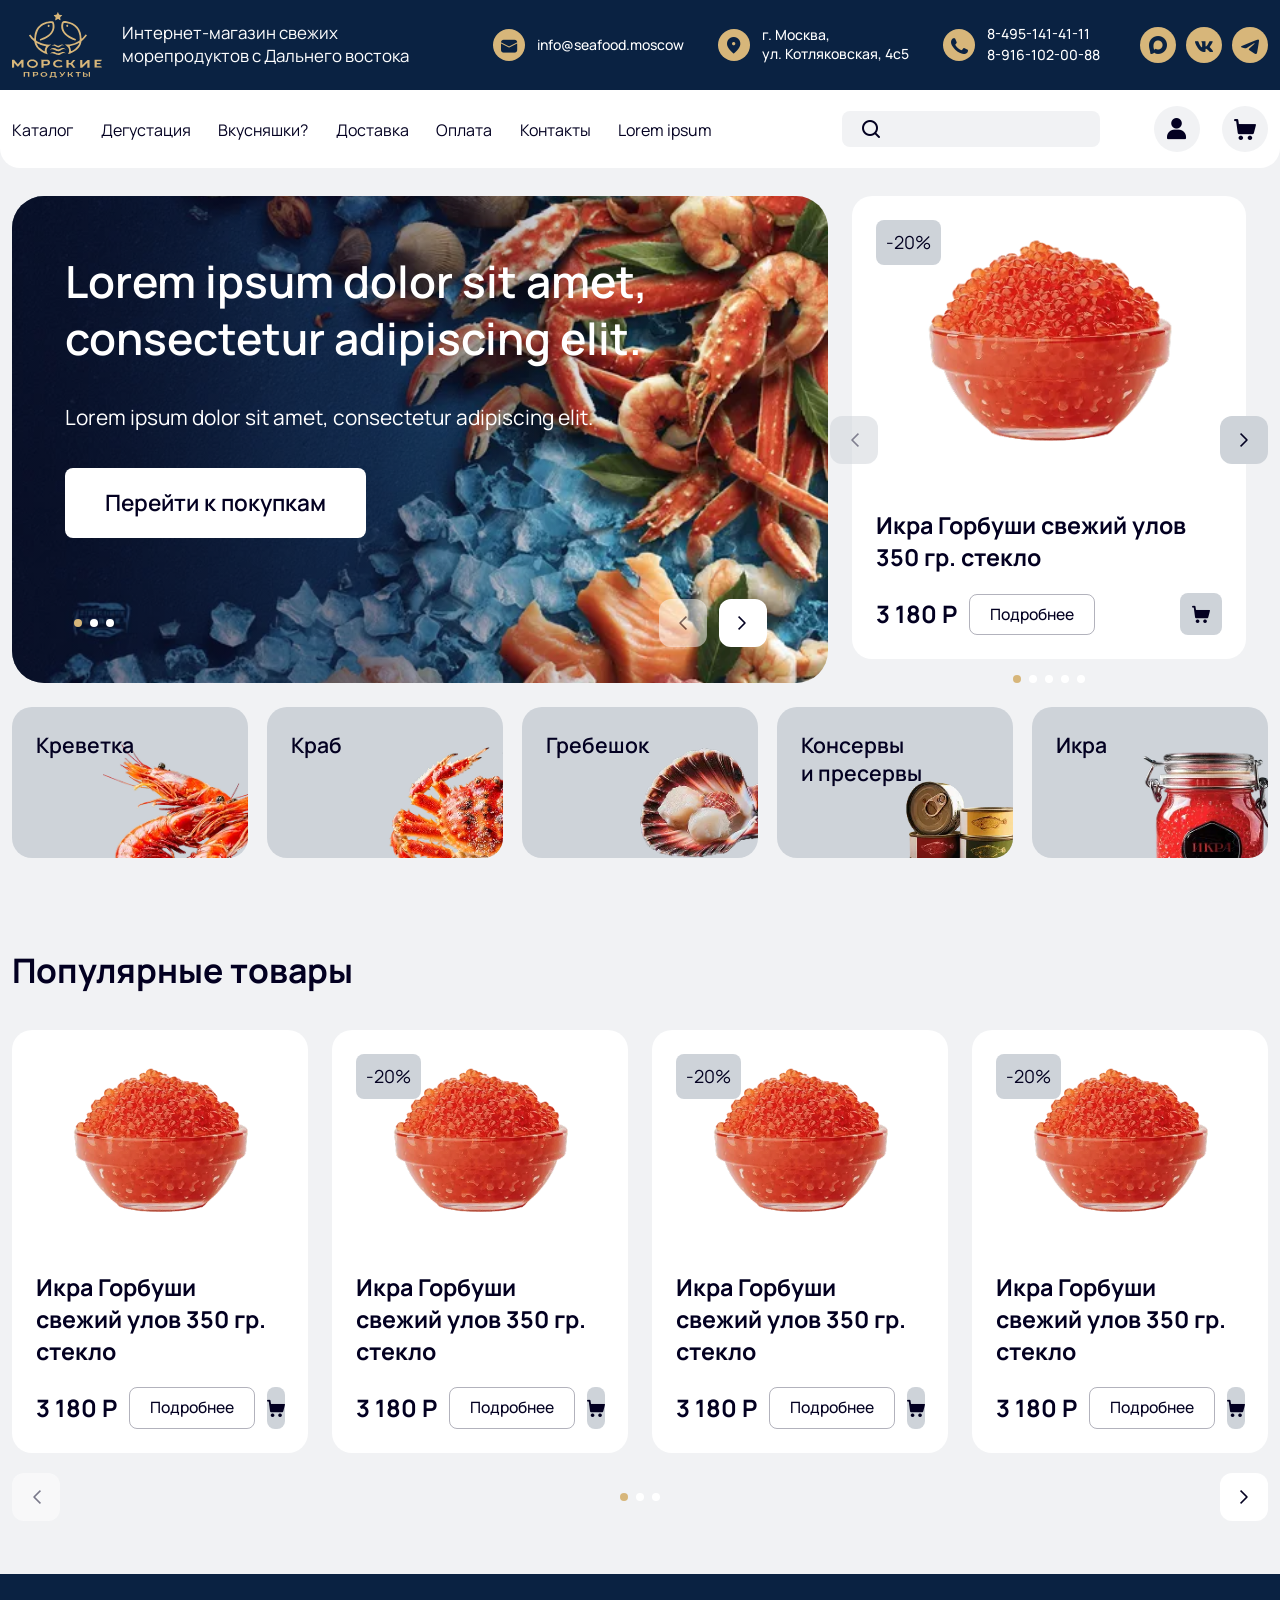
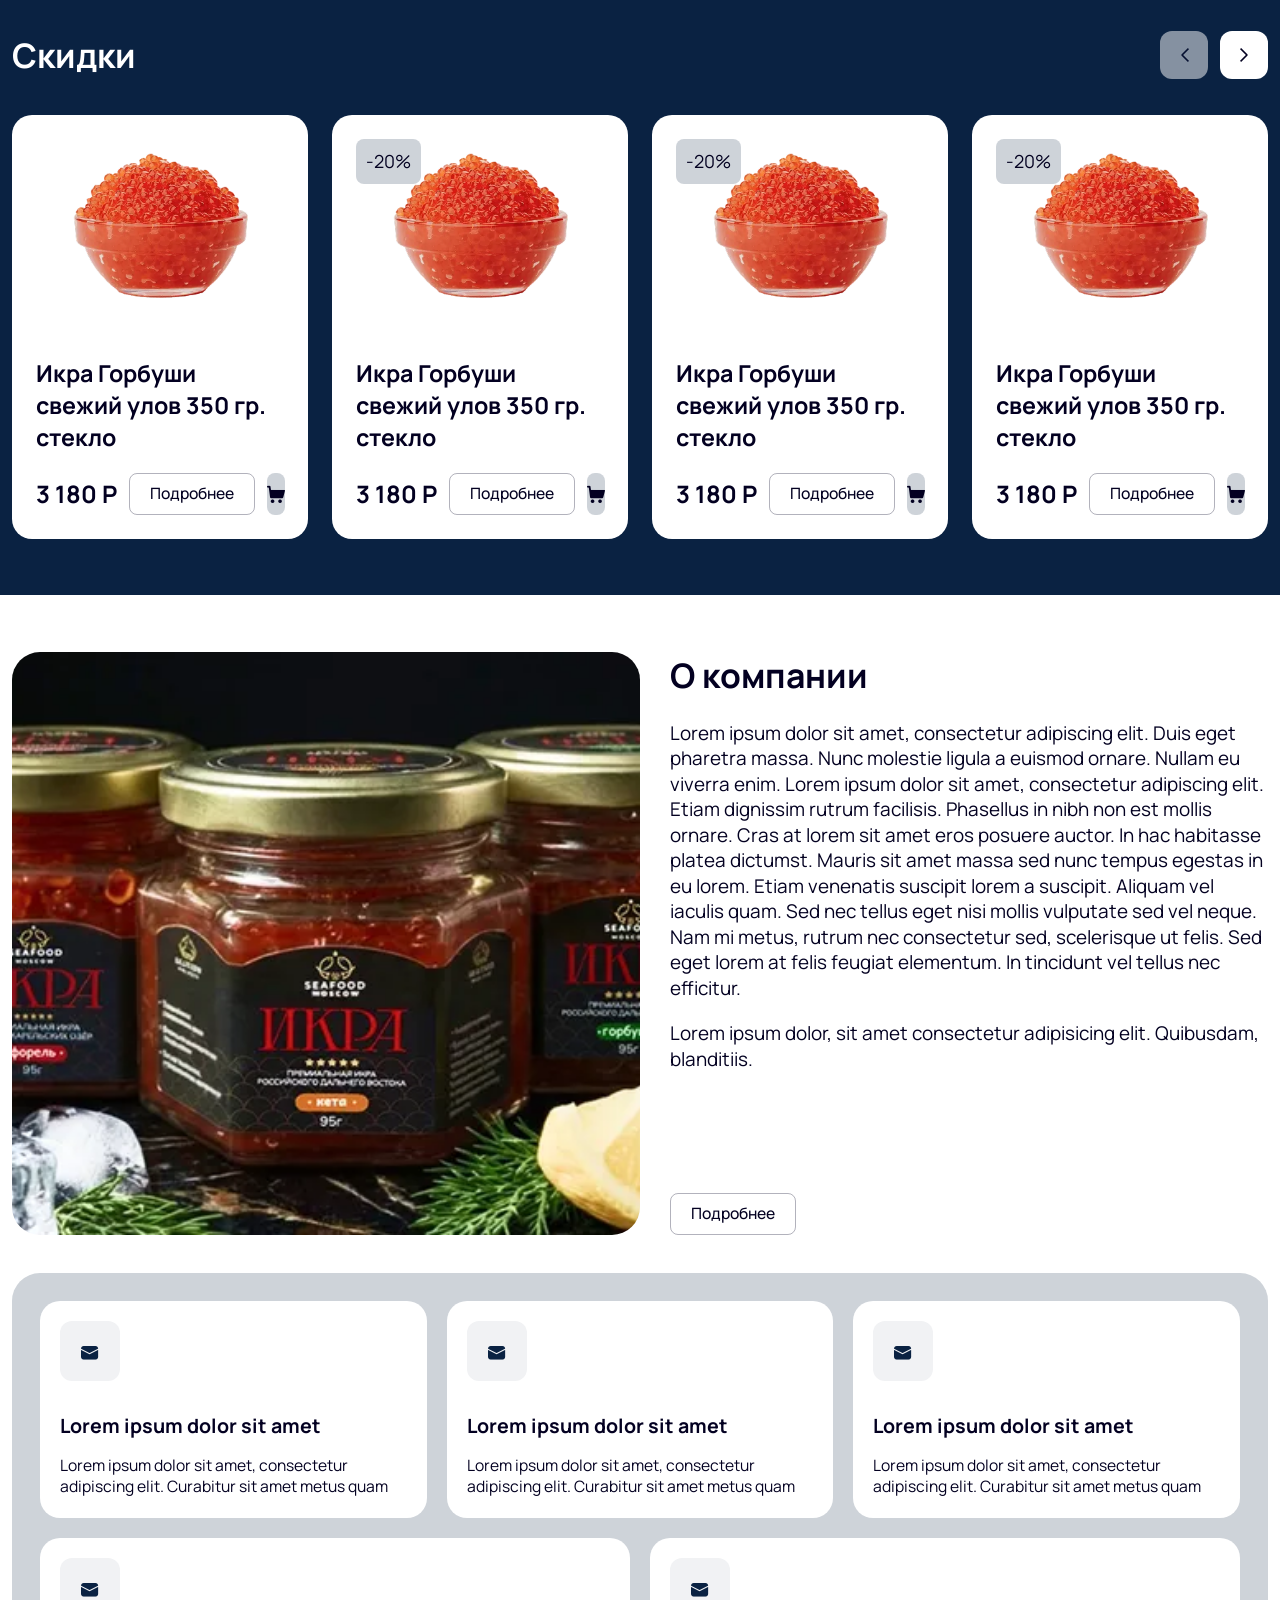
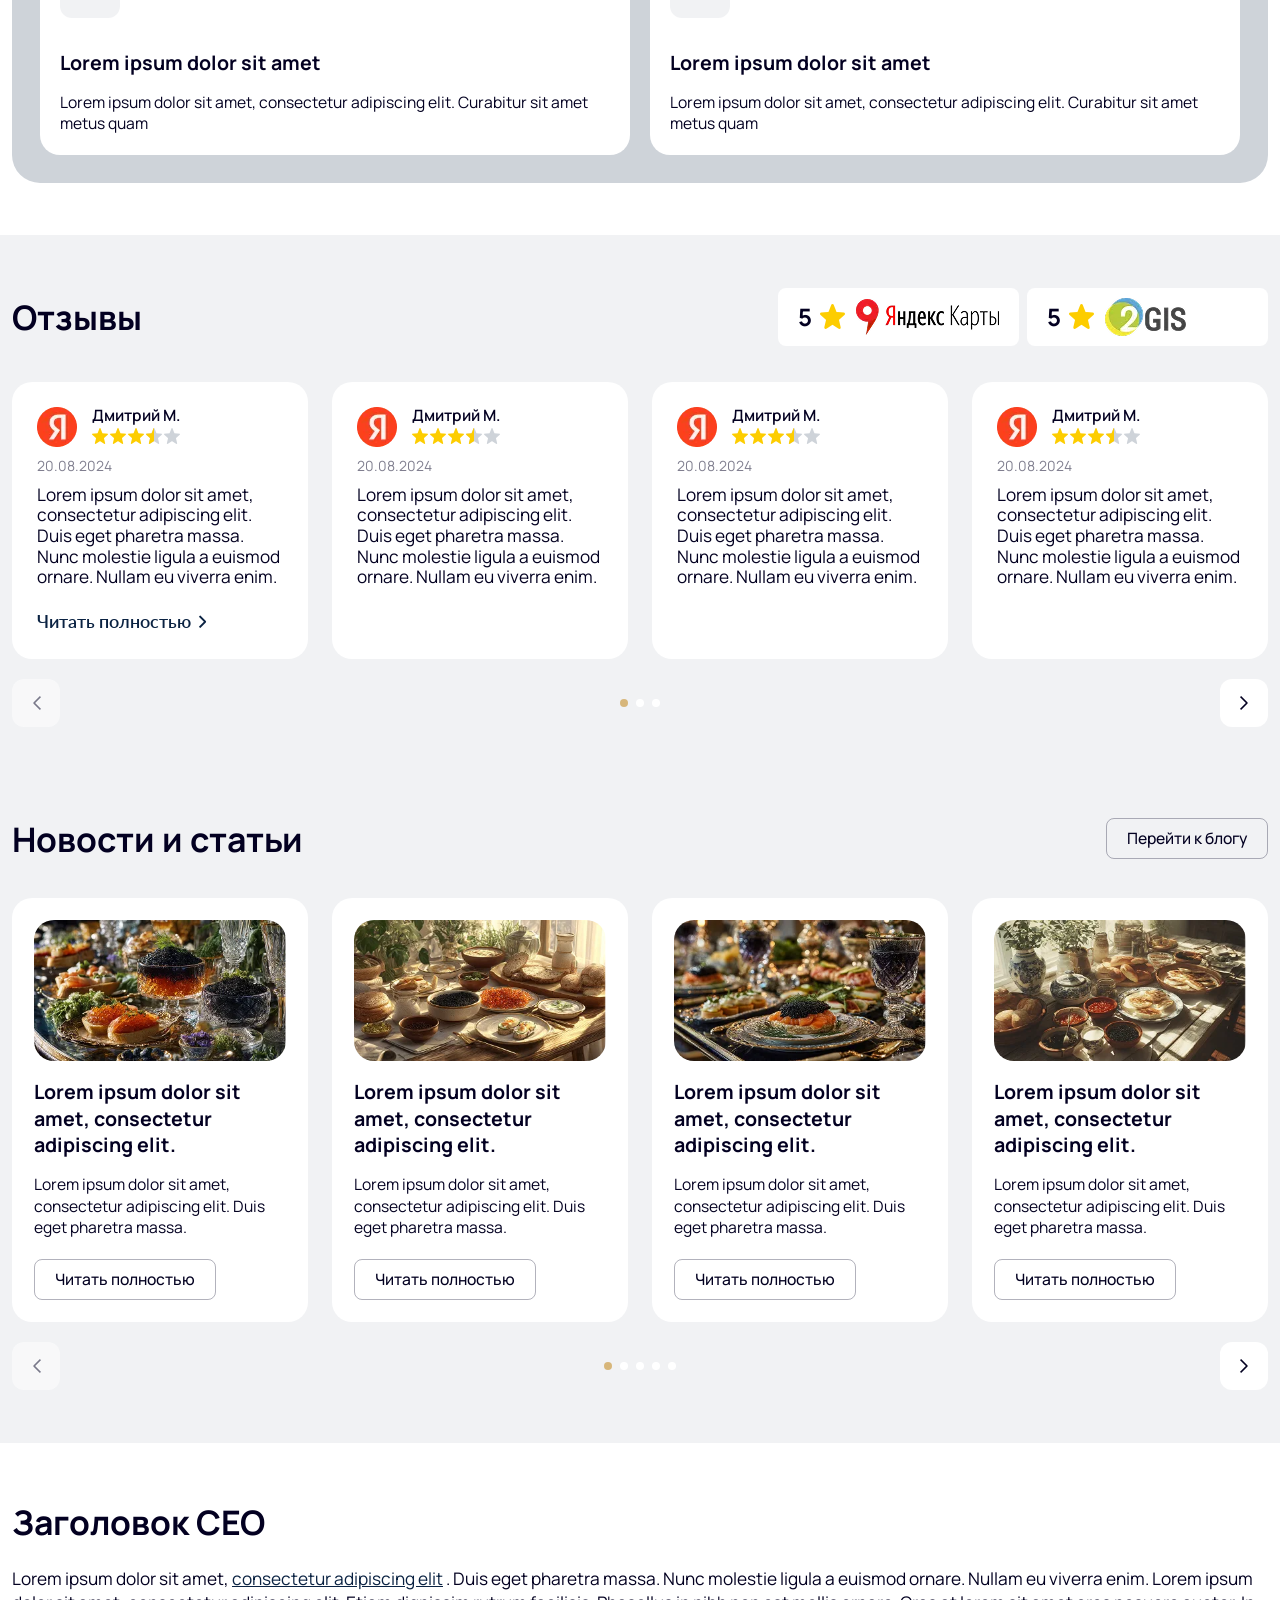
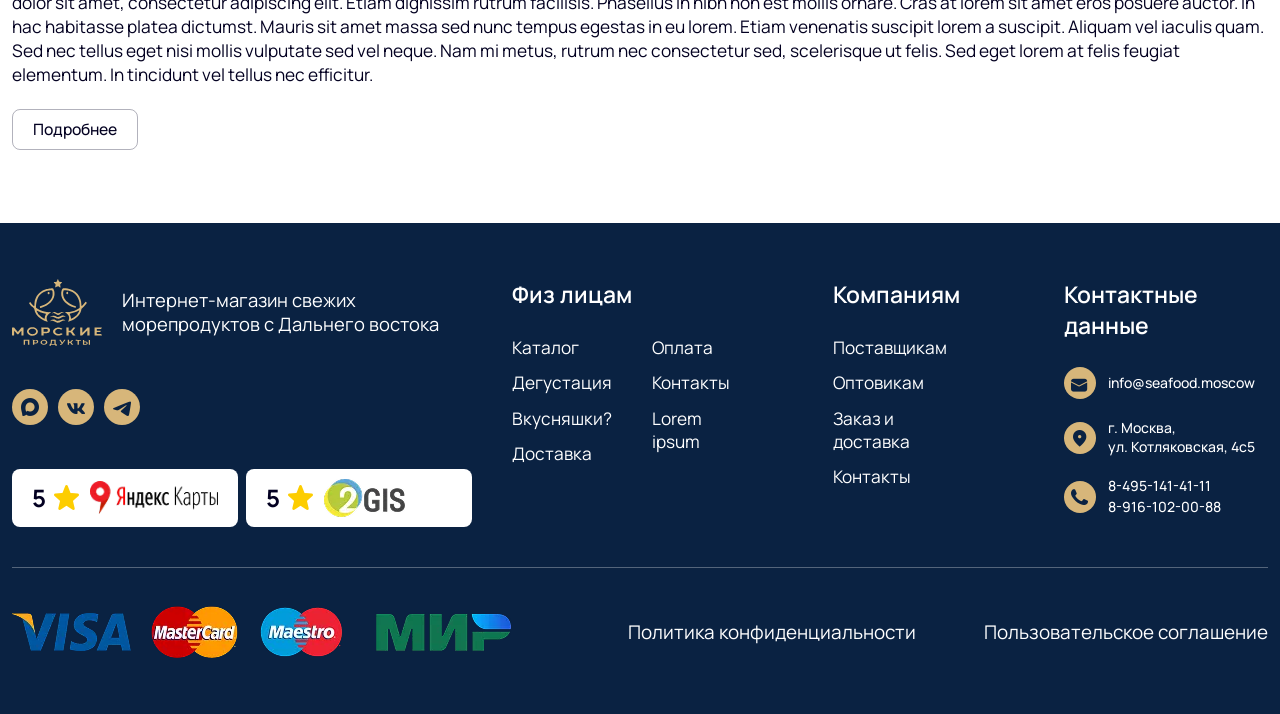
==== commit c1352911: "Updates" ====
--- a/index.html
+++ b/index.html
@@ -10,10 +10,10 @@
 		<link rel="preload" href="./assets/fonts/Lato-Semibold.woff2" as="font" type="font/woff2" crossorigin="anonymous">
 		<link rel="shortcut icon" href="assets/img/favicon.ico">
 		<title>Главная</title>
-		<script type="module" crossorigin="" src="./js/index.min.js?v=1779804450109"></script>
+		<script type="module" crossorigin="" src="./js/index.min.js?v=1779897103617"></script>
 		<link rel="modulepreload" crossorigin="" href="./js/popup.min.js">
-		<link rel="stylesheet" crossorigin="" href="./css/popup.min.css?v=1779804450109">
-		<link rel="stylesheet" crossorigin="" href="./css/index.min.css?v=1779804450109">
+		<link rel="stylesheet" crossorigin="" href="./css/popup.min.css?v=1779897103617">
+		<link rel="stylesheet" crossorigin="" href="./css/index.min.css?v=1779897103617">
 	</head>
 	<body>
 		<div class="wrapper">
--- a/css/index.min.css
+++ b/css/index.min.css
@@ -1 +1 @@
-.rating{display:inline-block}.rating__items{display:inline-flex;align-items:center;gap:.125rem}.rating__item{flex:0 0 1rem;width:1rem;height:1rem;position:relative}.rating__item:before{font-size:1rem;color:#ced3d9;line-height:1;display:block}.rating__item--active:before{color:#fdcd00}.rating__item span{position:absolute;top:0;left:0;height:100%;overflow:hidden}.rating__item span:before{font-size:1rem;color:#fdcd00;line-height:1;display:block;white-space:nowrap}.review-block{background-color:#fff;border-radius:1.25rem;padding:1.5625rem}.review-block__top{display:flex;flex-direction:column;gap:.75rem}.review-block__name-wrapper{display:flex;align-items:center;gap:.9375rem}.review-block__logo{width:2.5rem;height:2.5rem}.review-block__logo img{width:100%;height:100%}.review-block__name-stars{display:flex;flex-direction:column;gap:.25rem}.review-block__name{font-weight:600}.review-block__date{opacity:.5;font-size:.875rem}.review-block__text p{line-height:120%}.review-block__text p:not(:last-child){margin-bottom:.9375rem}.review-block__btn{display:flex;flex-direction:row-reverse;align-items:baseline;justify-content:flex-end;gap:.5rem;color:#0a2242;font-weight:600;font-family:Lato;line-height:120%}.review-block__btn:before{font-size:.75rem;transition:.2s}.pagination{display:flex;align-items:center;justify-content:center;gap:.5rem}.pagination .swiper-pagination-bullet{cursor:pointer;width:.5rem;height:.5rem;border-radius:50%;background-color:#fff;opacity:1;margin:0;transition:.25s}.pagination .swiper-pagination-bullet-active{background-color:#d7b67a}.news-block{background-color:#fff;border-radius:1.25rem}.news-block__img{border-radius:1.25rem;overflow:hidden;aspect-ratio:380/212}.news-block__img img{width:100%;height:100%;object-fit:cover}.news-block__title{font-weight:700;line-height:1.35;transition:.2s}.news-block__text{line-height:1.375}.news-block__btn{margin:1.25rem 0 0}.hero__top{position:relative;display:flex;gap:1.5rem}.hero__main{flex:0 0 72%;position:relative;overflow:hidden}.hero__main-slider{height:100%;position:relative}.hero__main-slide{border-radius:2rem;overflow:hidden;position:relative;display:flex;align-items:flex-end}.hero__main-slide img,.hero__main-slide picture{position:absolute;inset:0;width:100%;height:100%;object-fit:cover;object-position:center right;z-index:0}.hero__main-slide:before{content:"";position:absolute;inset:0;background:linear-gradient(270deg,rgba(12,7,61,0) 21.71%,rgba(3,0,33,.5) 55.3%);z-index:1}.hero__main-content{position:relative;z-index:2;display:flex;flex-direction:column}.hero__main-content p{line-height:1.375;color:#fff}.hero p.hero__title{line-height:128%;font-weight:600;color:#fff;max-width:46.25rem}.hero__btn{align-self:flex-start;background-color:#fff;padding:1.5rem 2.5rem}.hero__main-buttons-wrapper,.hero__main-pagination{position:absolute;z-index:3}.hero__main-buttons-wrapper{display:flex;gap:.75rem;pointer-events:none}.hero__main-btn-next,.hero__main-btn-prev{pointer-events:all}.hero__slider-wrapper{min-width:0;position:relative;flex:1 1 100%;display:flex;flex-direction:column;padding-right:1.375rem}.hero__slider-wrapper .arrow-button{background-color:#ced3d9}.hero__slider{width:100%;overflow:hidden;flex:1;display:flex;flex-direction:column;position:relative}.hero__swiper{width:100%;flex:1}.hero__slider-buttons-wrapper{position:absolute;z-index:3;top:50%;transform:translateY(-50%);right:0;display:flex;justify-content:space-between;pointer-events:none}.hero__slider-btn-next,.hero__slider-btn-prev{pointer-events:all}.hero__pagination{margin-top:1rem}.hero__bottom{overflow:auto;display:flex;margin:1.5rem 0 0}.hero__bottom-block{flex:1;background-color:#ced3d9;border-radius:1.25rem;position:relative;overflow:hidden;display:flex;padding:1.5rem;height:9.4375rem;transition:.2s}.hero__bottom-block p{z-index:1;font-weight:600;line-height:1.3}.hero__bottom-block img{transform-origin:bottom right;position:absolute;right:0;bottom:0;object-fit:contain;flex-shrink:0}.hero__bottom-block:nth-child(4) img{scale:.8}.about{display:flex;gap:1.875rem}.about__img-block{position:relative;flex:0 0 50%;border-radius:1.75rem;overflow:hidden}.about__img-block img{position:absolute;top:0;left:0;width:100%;height:100%;object-fit:cover}.about__text{margin-bottom:1.5625rem}.about__text p{line-height:1.35}.about__text p:not(:last-child){margin-bottom:1.25rem}.info-blocks{padding:1.75rem;background-color:#ced3d9;border-radius:1.75rem;display:grid;grid-template-columns:repeat(5,1fr);gap:1.25rem}.info-blocks__block{background-color:#fff;border-radius:1.25rem;padding:1.25rem}.info-blocks__icon{background-color:#f1f2f4;border-radius:.75rem;width:3.75rem;height:3.75rem;display:flex;justify-content:center;align-items:center}.info-blocks__icon:before{color:#0a2242}.info-blocks__title{line-height:1.35;font-weight:700}.info-blocks__text{line-height:1.375}@media (max-width:92.5em){.hero__bottom-block img{scale:.9}.hero__bottom-block:nth-child(4) img{scale:.65}}@media (max-width:91.875em){.info-blocks{grid-template-columns:repeat(6,1fr)}.info-blocks .info-blocks__block:first-child,.info-blocks .info-blocks__block:nth-child(2),.info-blocks .info-blocks__block:nth-child(3){grid-column:span 2}.info-blocks .info-blocks__block:nth-child(4),.info-blocks .info-blocks__block:nth-child(5){grid-column:span 3}}@media (max-width:83.125em){.hero__main{flex:0 0 65%}}@media (max-width:80em){.hero__slider-wrapper{padding-left:6.25e-8rem}.hero__slider-buttons-wrapper{left:-1.375rem}}@media (max-width:78.125em){.hero__slider-wrapper{padding:0 0 1.25rem}.hero__slider-wrapper .arrow-button{background-color:#fff}.hero__slider-buttons-wrapper{top:auto;left:0;transform:translateY(0);bottom:0}.hero__pagination{margin:2.75rem 0 0}}@media (max-width:75em){.hero__top{flex-direction:column}}@media (max-width:62.5em){.hero__bottom-block{min-width:14.5625rem}.hero__bottom-block p{font-size:1.25rem}.about{flex-direction:column-reverse}.about__img-block img{position:relative}}@media (max-width:55em){.info-blocks{grid-template-columns:repeat(2,1fr)}.info-blocks .info-blocks__block:first-child,.info-blocks .info-blocks__block:nth-child(2),.info-blocks .info-blocks__block:nth-child(3),.info-blocks .info-blocks__block:nth-child(4){grid-column:span 1}.info-blocks .info-blocks__block:nth-child(5){grid-column:span 2}}@media (max-width:50em){.hero__main-pagination{left:50%;transform:translateX(-50%)}.hero__main-buttons-wrapper{justify-content:space-between}}@media (max-width:35.625em){.info-blocks{grid-template-columns:1fr}.info-blocks .info-blocks__block{grid-column:span 1!important}}@media (max-width:20em){.review-block__name{font-size:.875rem}.review-block__text{margin-top:.5rem}.review-block__text p{font-size:.875rem}.review-block__btn{margin-top:1.25rem;font-size:1rem}.news-block{padding:.75rem}.news-block__title{margin-top:.875rem;margin-bottom:.75rem;font-size:1.125rem}.news-block__text{font-size:.875rem}.hero{margin-top:1.25rem}.hero__main-slide{padding-top:2.5rem;padding-bottom:9.25rem;padding-left:1.5rem;padding-right:1.5rem}.hero__main-content p{font-size:1rem;margin-bottom:1.25rem}.hero p.hero__title{margin-bottom:1.25rem;font-size:1.75rem}.hero__main-pagination{bottom:3.75rem}.hero__main-buttons-wrapper{bottom:2.5rem;right:1.5rem;left:1.5rem}.hero__bottom{gap:.75rem}.about{padding-top:2.5rem}.about__text{margin-top:1.25rem}.about__text p{font-size:.875rem}.info-blocks{margin-top:1.75rem}.info-blocks__title{margin-top:1.5rem;margin-bottom:.75rem;font-size:1.125rem}.info-blocks__text{font-size:.875rem}}@media (min-width:20em) and (max-width:93.375em){.review-block__name{font-size:clamp(.875rem,.84092844974375rem + .1703577513vw,1rem)}.review-block__text{margin-top:clamp(.5rem,.4318568994875rem + .3407155026vw,.75rem)}.review-block__text p{font-size:clamp(.875rem,.8068568994875rem + .3407155026vw,1.125rem)}.review-block__btn{margin-top:clamp(1.25rem,1.1818568994875rem + .3407155026vw,1.5rem);font-size:clamp(1rem,.96592844974375rem + .1703577513vw,1.125rem)}.news-block{padding:clamp(.75rem,.54557069846875rem + 1.0221465077vw,1.5rem)}.news-block__title{margin-top:clamp(.875rem,.77278534923125rem + .5110732538vw,1.25rem);margin-bottom:clamp(.75rem,.6818568994875rem + .3407155026vw,1rem);font-size:clamp(1.125rem,1.09092844974375rem + .1703577513vw,1.25rem)}.news-block__text{font-size:clamp(.875rem,.84092844974375rem + .1703577513vw,1rem)}.hero{margin-top:clamp(1.25rem,.22785349233125rem + 5.1107325383vw,5rem)}.hero__main-slide{padding-top:clamp(2.5rem,1.8185689948875rem + 3.4071550256vw,5rem);padding-left:clamp(1.5rem,.54599659284375rem + 4.7700170358vw,5rem);padding-right:clamp(1.5rem,.54599659284375rem + 4.7700170358vw,5rem)}.hero__main-content p{font-size:clamp(1rem,.89778534923125rem + .5110732538vw,1.375rem)}.hero p.hero__title,.hero__main-content p{margin-bottom:clamp(1.25rem,.90928449744375rem + 1.7035775128vw,2.5rem)}.hero p.hero__title{font-size:clamp(1.75rem,1.40928449744375rem + 1.7035775128vw,3rem)}.hero__main-pagination{bottom:clamp(3.75rem,3.40928449744375rem + 1.7035775128vw,5rem)}.hero__main-buttons-wrapper{bottom:clamp(2.5rem,2.15928449744375rem + 1.7035775128vw,3.75rem)}.hero__bottom{gap:clamp(.75rem,.613713798975rem + .6814310051vw,1.25rem)}.about{padding-top:clamp(2.5rem,2.15928449744375rem + 1.7035775128vw,3.75rem)}.about__text{margin-top:clamp(1.25rem,1.1818568994875rem + .3407155026vw,1.5rem)}.about__text p{font-size:clamp(.875rem,.77278534923125rem + .5110732538vw,1.25rem)}.info-blocks{margin-top:clamp(1.75rem,1.54557069846875rem + 1.0221465077vw,2.5rem)}.info-blocks__title{margin-top:clamp(1.5rem,1.329642248725rem + .8517887564vw,2.125rem);margin-bottom:clamp(.75rem,.6818568994875rem + .3407155026vw,1rem);font-size:clamp(1.125rem,1.09092844974375rem + .1703577513vw,1.25rem)}.info-blocks__text{font-size:clamp(.875rem,.84092844974375rem + .1703577513vw,1rem)}}@media (min-width:20em) and (max-width:75em){.hero__main-slide{padding-bottom:clamp(9.25rem,8.75rem + 2.5vw,10.625rem)}}@media (min-width:20em) and (max-width:50em){.hero__main-buttons-wrapper{right:clamp(1.5rem,.83333333333125rem + 3.3333333333vw,2.5rem);left:clamp(1.5rem,.83333333333125rem + 3.3333333333vw,2.5rem)}}@media (min-width:50em) and (max-width:91.875em){.hero__main-pagination{left:clamp(.9375rem,-3.91324626865625rem + 9.7014925373vw,5rem)}.hero__main-buttons-wrapper{right:clamp(.9375rem,-3.91324626865625rem + 9.7014925373vw,5rem)}}@media (min-width:62.5em) and (max-width:91.875em){.hero__bottom-block p{font-size:clamp(1.25rem,.98404255319375rem + .4255319149vw,1.375rem)}.about__text{margin-bottom:clamp(6.25rem,1.59574468085rem + 7.4468085106vw,8.4375rem)}}@media (min-width:75em) and (max-width:91.875em){.hero__main-slide{padding-bottom:clamp(7.75rem,.527777777775rem + 9.6296296296vw,9.375rem)}}@media (min-width:80em) and (max-width:91.875em){.hero__slider-wrapper{padding-left:clamp(6.25e-8rem,-9.26315741118125rem + 11.5789468421vw,1.375rem)}.hero__slider-buttons-wrapper{left:clamp(-1.375rem,-10.6381583157875rem + 11.5789478947vw,6.25e-8rem)}}@media (min-width:91.875em){.hero__main-slide{padding-bottom:9.375rem}.hero__main-pagination{left:5rem}.hero__main-buttons-wrapper{right:5rem}.hero__slider-wrapper{padding-left:1.375rem}.hero__slider-buttons-wrapper{left:6.25e-8rem}.hero__bottom-block p{font-size:1.375rem}.about__text{margin-bottom:8.4375rem}}@media (min-width:93.375em){.review-block__name{font-size:1rem}.review-block__text{margin-top:.75rem}.review-block__text p{font-size:1.125rem}.review-block__btn{margin-top:1.5rem;font-size:1.125rem}.news-block{padding:1.5rem}.news-block__title{margin-top:1.25rem;margin-bottom:1rem;font-size:1.25rem}.news-block__text{font-size:1rem}.hero{margin-top:5rem}.hero__main-slide{padding-top:5rem;padding-left:5rem;padding-right:5rem}.hero__main-content p{font-size:1.375rem;margin-bottom:2.5rem}.hero p.hero__title{margin-bottom:2.5rem;font-size:3rem}.hero__main-pagination{bottom:5rem}.hero__main-buttons-wrapper{bottom:3.75rem}.hero__bottom{gap:1.25rem}.about{padding-top:3.75rem}.about__text{margin-top:1.5rem}.about__text p{font-size:1.25rem}.info-blocks{margin-top:2.5rem}.info-blocks__title{margin-top:2.125rem;margin-bottom:1rem;font-size:1.25rem}.info-blocks__text{font-size:1rem}}@media (any-hover:hover){.review-block__btn:hover:before{transform:translateX(.25rem)}.news-block__title:hover{color:#d7b67a}.hero__slider-wrapper .arrow-button:hover{background-color:#0a2242}.hero__slider-wrapper .arrow-button:hover:before{color:#fff}.hero__bottom-block:hover{box-shadow:0 .375rem 1.5rem rgba(10,34,66,.1)}}+.rating{display:inline-block}.rating__items{display:inline-flex;align-items:center;gap:.125rem}.rating__item{flex:0 0 1rem;width:1rem;height:1rem;position:relative}.rating__item:before{font-size:1rem;color:#ced3d9;line-height:1;display:block}.rating__item--active:before{color:#fdcd00}.rating__item span{position:absolute;top:0;left:0;height:100%;overflow:hidden}.rating__item span:before{font-size:1rem;color:#fdcd00;line-height:1;display:block;white-space:nowrap}.review-block{background-color:#fff;border-radius:1.25rem;padding:1.5625rem}.review-block__top{display:flex;flex-direction:column;gap:.75rem}.review-block__name-wrapper{display:flex;align-items:center;gap:.9375rem}.review-block__logo{width:2.5rem;height:2.5rem}.review-block__logo img{width:100%;height:100%}.review-block__name-stars{display:flex;flex-direction:column;gap:.25rem}.review-block__name{font-weight:600}.review-block__date{opacity:.5;font-size:.875rem}.review-block__text p{line-height:120%}.review-block__text p:not(:last-child){margin-bottom:.9375rem}.review-block__btn{display:flex;flex-direction:row-reverse;align-items:baseline;justify-content:flex-end;gap:.5rem;color:#0a2242;font-weight:600;font-family:Lato;line-height:120%}.review-block__btn:before{font-size:.75rem;transition:.2s}.pagination{display:flex;align-items:center;justify-content:center;gap:.5rem}.pagination .swiper-pagination-bullet{cursor:pointer;width:.5rem;height:.5rem;border-radius:50%;background-color:#fff;opacity:1;margin:0;transition:.25s}.pagination .swiper-pagination-bullet-active{background-color:#d7b67a}.news-block{background-color:#fff;border-radius:1.25rem}.news-block__img{border-radius:1.25rem;overflow:hidden;aspect-ratio:380/212}.news-block__img img{width:100%;height:100%;object-fit:cover}.news-block__title{font-weight:700;line-height:1.35;transition:.2s}.news-block__text{line-height:1.375}.news-block__btn{margin:1.25rem 0 0}.hero__top{position:relative;display:flex;gap:1.5rem}.hero__main{flex:0 0 72%;position:relative;overflow:hidden}.hero__main-slider{height:100%;position:relative}.hero__main-slide{border-radius:2rem;overflow:hidden;position:relative;display:flex}.hero__main-slide img,.hero__main-slide picture{position:absolute;inset:0;width:100%;height:100%;object-fit:cover;object-position:center right;z-index:0}.hero__main-slide:before{content:"";position:absolute;inset:0;background:linear-gradient(270deg,rgba(12,7,61,0) 21.71%,rgba(3,0,33,.5) 55.3%);z-index:1}.hero__main-content{position:relative;z-index:2;display:flex;flex-direction:column}.hero__main-content p{line-height:1.375;color:#fff}.hero p.hero__title{line-height:128%;font-weight:600;color:#fff;max-width:46.25rem}.hero__btn{align-self:flex-start;background-color:#fff;padding:1.5rem 2.5rem}.hero__main-buttons-wrapper,.hero__main-pagination{position:absolute;z-index:3}.hero__main-buttons-wrapper{display:flex;gap:.75rem;pointer-events:none}.hero__main-btn-next,.hero__main-btn-prev{pointer-events:all}.hero__slider-wrapper{min-width:0;position:relative;flex:1 1 100%;display:flex;flex-direction:column;padding-right:1.375rem}.hero__slider-wrapper .arrow-button{background-color:#ced3d9}.hero__slider{width:100%;overflow:hidden;flex:1;display:flex;flex-direction:column;position:relative}.hero__swiper{width:100%;flex:1}.hero__slider-buttons-wrapper{position:absolute;z-index:3;top:50%;transform:translateY(-50%);right:0;display:flex;justify-content:space-between;pointer-events:none}.hero__slider-btn-next,.hero__slider-btn-prev{pointer-events:all}.hero__pagination{margin-top:1rem}.hero__bottom{overflow:auto;display:flex;margin:1.5rem 0 0}.hero__bottom-block{flex:1;background-color:#ced3d9;border-radius:1.25rem;position:relative;overflow:hidden;display:flex;padding:1.5rem;height:9.4375rem;transition:.2s}.hero__bottom-block p{z-index:1;font-weight:600;line-height:1.3}.hero__bottom-block img{transform-origin:bottom right;position:absolute;right:0;bottom:0;object-fit:contain;flex-shrink:0}.hero__bottom-block:nth-child(4) img{scale:.8}.about{display:flex;gap:1.875rem}.about__img-block{position:relative;flex:0 0 50%;border-radius:1.75rem;overflow:hidden}.about__img-block img{position:absolute;top:0;left:0;width:100%;height:100%;object-fit:cover}.about__text{margin-bottom:1.5625rem}.about__text p{line-height:1.35}.about__text p:not(:last-child){margin-bottom:1.25rem}.info-blocks{padding:1.75rem;background-color:#ced3d9;border-radius:1.75rem;display:grid;grid-template-columns:repeat(5,1fr);gap:1.25rem}.info-blocks__block{background-color:#fff;border-radius:1.25rem;padding:1.25rem}.info-blocks__icon{background-color:#f1f2f4;border-radius:.75rem;width:3.75rem;height:3.75rem;display:flex;justify-content:center;align-items:center}.info-blocks__icon:before{color:#0a2242}.info-blocks__title{line-height:1.35;font-weight:700}.info-blocks__text{line-height:1.375}@media (max-width:92.5em){.hero__bottom-block img{scale:.9}.hero__bottom-block:nth-child(4) img{scale:.65}}@media (max-width:91.875em){.info-blocks{grid-template-columns:repeat(6,1fr)}.info-blocks .info-blocks__block:first-child,.info-blocks .info-blocks__block:nth-child(2),.info-blocks .info-blocks__block:nth-child(3){grid-column:span 2}.info-blocks .info-blocks__block:nth-child(4),.info-blocks .info-blocks__block:nth-child(5){grid-column:span 3}}@media (max-width:83.125em){.hero__main{flex:0 0 65%}}@media (max-width:80em){.hero__slider-wrapper{padding-left:6.25e-8rem}.hero__slider-buttons-wrapper{left:-1.375rem}}@media (max-width:75em){.hero__top{flex-direction:column}.hero__slider-wrapper{padding:0 0 1.25rem}.hero__slider-wrapper .arrow-button{background-color:#fff}.hero__slider-buttons-wrapper{top:auto;left:0;transform:translateY(0);bottom:0}.hero__pagination{margin:2.75rem 0 0}}@media (max-width:62.5em){.hero__bottom-block{min-width:14.5625rem}.hero__bottom-block p{font-size:1.25rem}.about{flex-direction:column-reverse}.about__img-block img{position:relative}}@media (max-width:55em){.info-blocks{grid-template-columns:repeat(2,1fr)}.info-blocks .info-blocks__block:first-child,.info-blocks .info-blocks__block:nth-child(2),.info-blocks .info-blocks__block:nth-child(3),.info-blocks .info-blocks__block:nth-child(4){grid-column:span 1}.info-blocks .info-blocks__block:nth-child(5){grid-column:span 2}}@media (max-width:50em){.hero__main-pagination{left:50%;transform:translateX(-50%)}.hero__main-buttons-wrapper{justify-content:space-between}}@media (max-width:35.625em){.info-blocks{grid-template-columns:1fr}.info-blocks .info-blocks__block{grid-column:span 1!important}}@media (max-width:20em){.review-block__name{font-size:.875rem}.review-block__text{margin-top:.5rem}.review-block__text p{font-size:.875rem}.review-block__btn{margin-top:1.25rem;font-size:1rem}.news-block{padding:.75rem}.news-block__title{margin-top:.875rem;margin-bottom:.75rem;font-size:1.125rem}.news-block__text{font-size:.875rem}.hero{margin-top:1.25rem}.hero__main-slide{padding-top:2.5rem;padding-bottom:7.5rem;padding-left:1.5rem;padding-right:1.5rem}.hero__main-content p{font-size:1rem;margin-bottom:1.25rem}.hero p.hero__title{margin-bottom:1.25rem;font-size:1.75rem}.hero__main-pagination{bottom:2.5rem}.hero__main-buttons-wrapper{bottom:1.25rem;right:1.5rem;left:1.5rem}.hero__bottom{gap:.75rem}.about{padding-top:2.5rem}.about__text{margin-top:1.25rem}.about__text p{font-size:.875rem}.info-blocks{margin-top:1.75rem}.info-blocks__title{margin-top:1.5rem;margin-bottom:.75rem;font-size:1.125rem}.info-blocks__text{font-size:.875rem}}@media (min-width:20em) and (max-width:93.375em){.review-block__name{font-size:clamp(.875rem,.84092844974375rem + .1703577513vw,1rem)}.review-block__text{margin-top:clamp(.5rem,.4318568994875rem + .3407155026vw,.75rem)}.review-block__text p{font-size:clamp(.875rem,.8068568994875rem + .3407155026vw,1.125rem)}.review-block__btn{margin-top:clamp(1.25rem,1.1818568994875rem + .3407155026vw,1.5rem);font-size:clamp(1rem,.96592844974375rem + .1703577513vw,1.125rem)}.news-block{padding:clamp(.75rem,.54557069846875rem + 1.0221465077vw,1.5rem)}.news-block__title{margin-top:clamp(.875rem,.77278534923125rem + .5110732538vw,1.25rem);margin-bottom:clamp(.75rem,.6818568994875rem + .3407155026vw,1rem);font-size:clamp(1.125rem,1.09092844974375rem + .1703577513vw,1.25rem)}.news-block__text{font-size:clamp(.875rem,.84092844974375rem + .1703577513vw,1rem)}.hero{margin-top:clamp(1.25rem,1.079642248725rem + .8517887564vw,1.875rem)}.hero__main-slide{padding-top:clamp(2.5rem,2.15928449744375rem + 1.7035775128vw,3.75rem);padding-left:clamp(1.5rem,.8867120954rem + 3.066439523vw,3.75rem);padding-right:clamp(1.5rem,.8867120954rem + 3.066439523vw,3.75rem)}.hero__main-content p{font-size:clamp(1rem,.89778534923125rem + .5110732538vw,1.375rem)}.hero p.hero__title,.hero__main-content p{margin-bottom:clamp(1.25rem,.90928449744375rem + 1.7035775128vw,2.5rem)}.hero p.hero__title{font-size:clamp(1.75rem,1.40928449744375rem + 1.7035775128vw,3rem)}.hero__main-pagination{bottom:clamp(2.5rem,2.15928449744375rem + 1.7035775128vw,3.75rem)}.hero__main-buttons-wrapper{bottom:clamp(1.25rem,.90928449744375rem + 1.7035775128vw,2.5rem)}.hero__bottom{gap:clamp(.75rem,.613713798975rem + .6814310051vw,1.25rem)}.about{padding-top:clamp(2.5rem,2.15928449744375rem + 1.7035775128vw,3.75rem)}.about__text{margin-top:clamp(1.25rem,1.1818568994875rem + .3407155026vw,1.5rem)}.about__text p{font-size:clamp(.875rem,.77278534923125rem + .5110732538vw,1.25rem)}.info-blocks{margin-top:clamp(1.75rem,1.54557069846875rem + 1.0221465077vw,2.5rem)}.info-blocks__title{margin-top:clamp(1.5rem,1.329642248725rem + .8517887564vw,2.125rem);margin-bottom:clamp(.75rem,.6818568994875rem + .3407155026vw,1rem);font-size:clamp(1.125rem,1.09092844974375rem + .1703577513vw,1.25rem)}.info-blocks__text{font-size:clamp(.875rem,.84092844974375rem + .1703577513vw,1rem)}}@media (min-width:20em) and (max-width:75em){.hero__main-slide{padding-bottom:clamp(7.5rem,6.3636363636375rem + 5.6818181818vw,10.625rem)}}@media (min-width:20em) and (max-width:50em){.hero__main-buttons-wrapper{right:clamp(1.5rem,.83333333333125rem + 3.3333333333vw,2.5rem);left:clamp(1.5rem,.83333333333125rem + 3.3333333333vw,2.5rem)}}@media (min-width:50em) and (max-width:91.875em){.hero__main-pagination{left:clamp(.9375rem,-3.91324626865625rem + 9.7014925373vw,5rem)}.hero__main-buttons-wrapper{right:clamp(.9375rem,-3.91324626865625rem + 9.7014925373vw,5rem)}}@media (min-width:62.5em) and (max-width:91.875em){.hero__bottom-block p{font-size:clamp(1.25rem,.98404255319375rem + .4255319149vw,1.375rem)}.about__text{margin-bottom:clamp(6.25rem,1.59574468085rem + 7.4468085106vw,8.4375rem)}}@media (min-width:75em) and (max-width:91.875em){.hero__main-slide{padding-bottom:clamp(5.625rem,2.847222222225rem + 3.7037037037vw,6.25rem)}}@media (min-width:80em) and (max-width:91.875em){.hero__slider-wrapper{padding-left:clamp(6.25e-8rem,-9.26315741118125rem + 11.5789468421vw,1.375rem)}.hero__slider-buttons-wrapper{left:clamp(-1.375rem,-10.6381583157875rem + 11.5789478947vw,6.25e-8rem)}}@media (min-width:91.875em){.hero__main-slide{padding-bottom:6.25rem}.hero__main-pagination{left:5rem}.hero__main-buttons-wrapper{right:5rem}.hero__slider-wrapper{padding-left:1.375rem}.hero__slider-buttons-wrapper{left:6.25e-8rem}.hero__bottom-block p{font-size:1.375rem}.about__text{margin-bottom:8.4375rem}}@media (min-width:93.375em){.review-block__name{font-size:1rem}.review-block__text{margin-top:.75rem}.review-block__text p{font-size:1.125rem}.review-block__btn{margin-top:1.5rem;font-size:1.125rem}.news-block{padding:1.5rem}.news-block__title{margin-top:1.25rem;margin-bottom:1rem;font-size:1.25rem}.news-block__text{font-size:1rem}.hero{margin-top:1.875rem}.hero__main-slide{padding-top:3.75rem;padding-left:3.75rem;padding-right:3.75rem}.hero__main-content p{font-size:1.375rem;margin-bottom:2.5rem}.hero p.hero__title{margin-bottom:2.5rem;font-size:3rem}.hero__main-pagination{bottom:3.75rem}.hero__main-buttons-wrapper{bottom:2.5rem}.hero__bottom{gap:1.25rem}.about{padding-top:3.75rem}.about__text{margin-top:1.5rem}.about__text p{font-size:1.25rem}.info-blocks{margin-top:2.5rem}.info-blocks__title{margin-top:2.125rem;margin-bottom:1rem;font-size:1.25rem}.info-blocks__text{font-size:1rem}}@media (any-hover:hover){.review-block__btn:hover:before{transform:translateX(.25rem)}.news-block__title:hover{color:#d7b67a}.hero__slider-wrapper .arrow-button:hover{background-color:#0a2242}.hero__slider-wrapper .arrow-button:hover:before{color:#fff}.hero__bottom-block:hover{box-shadow:0 .375rem 1.5rem rgba(10,34,66,.1)}}
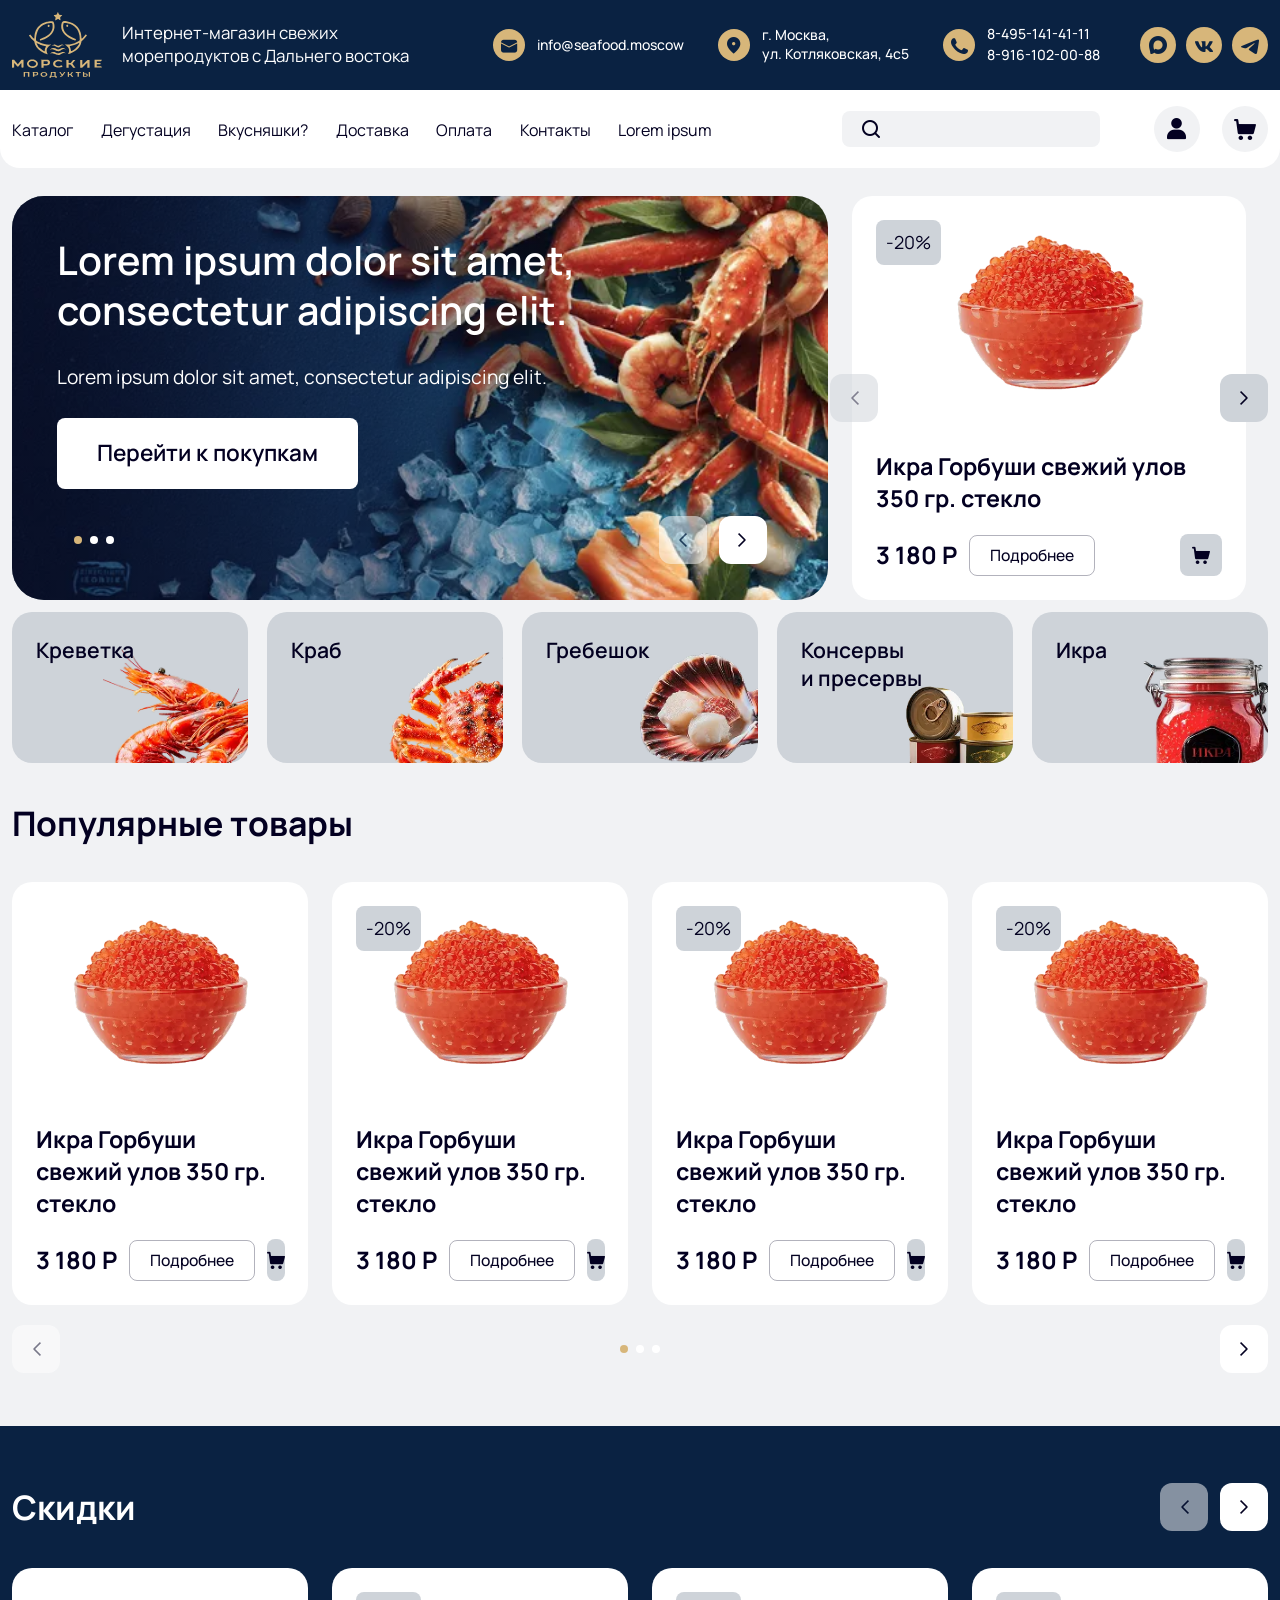
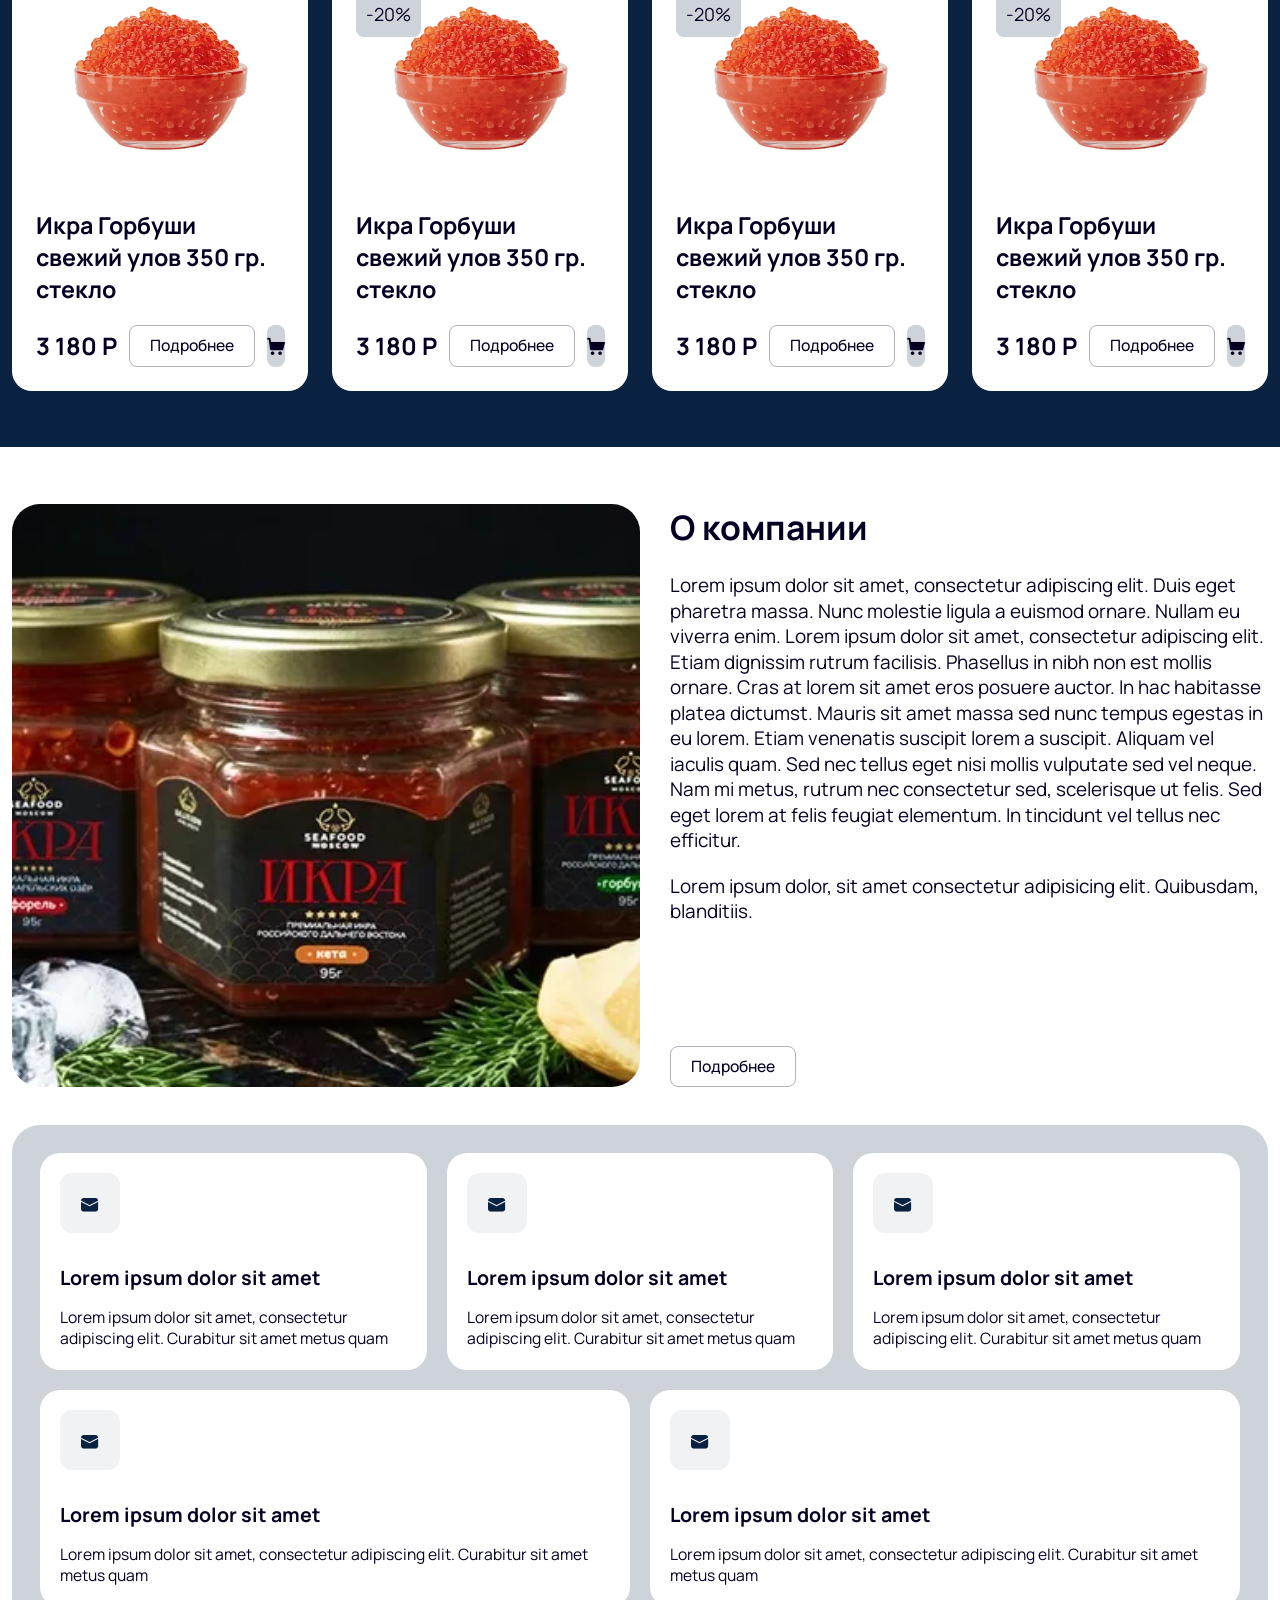
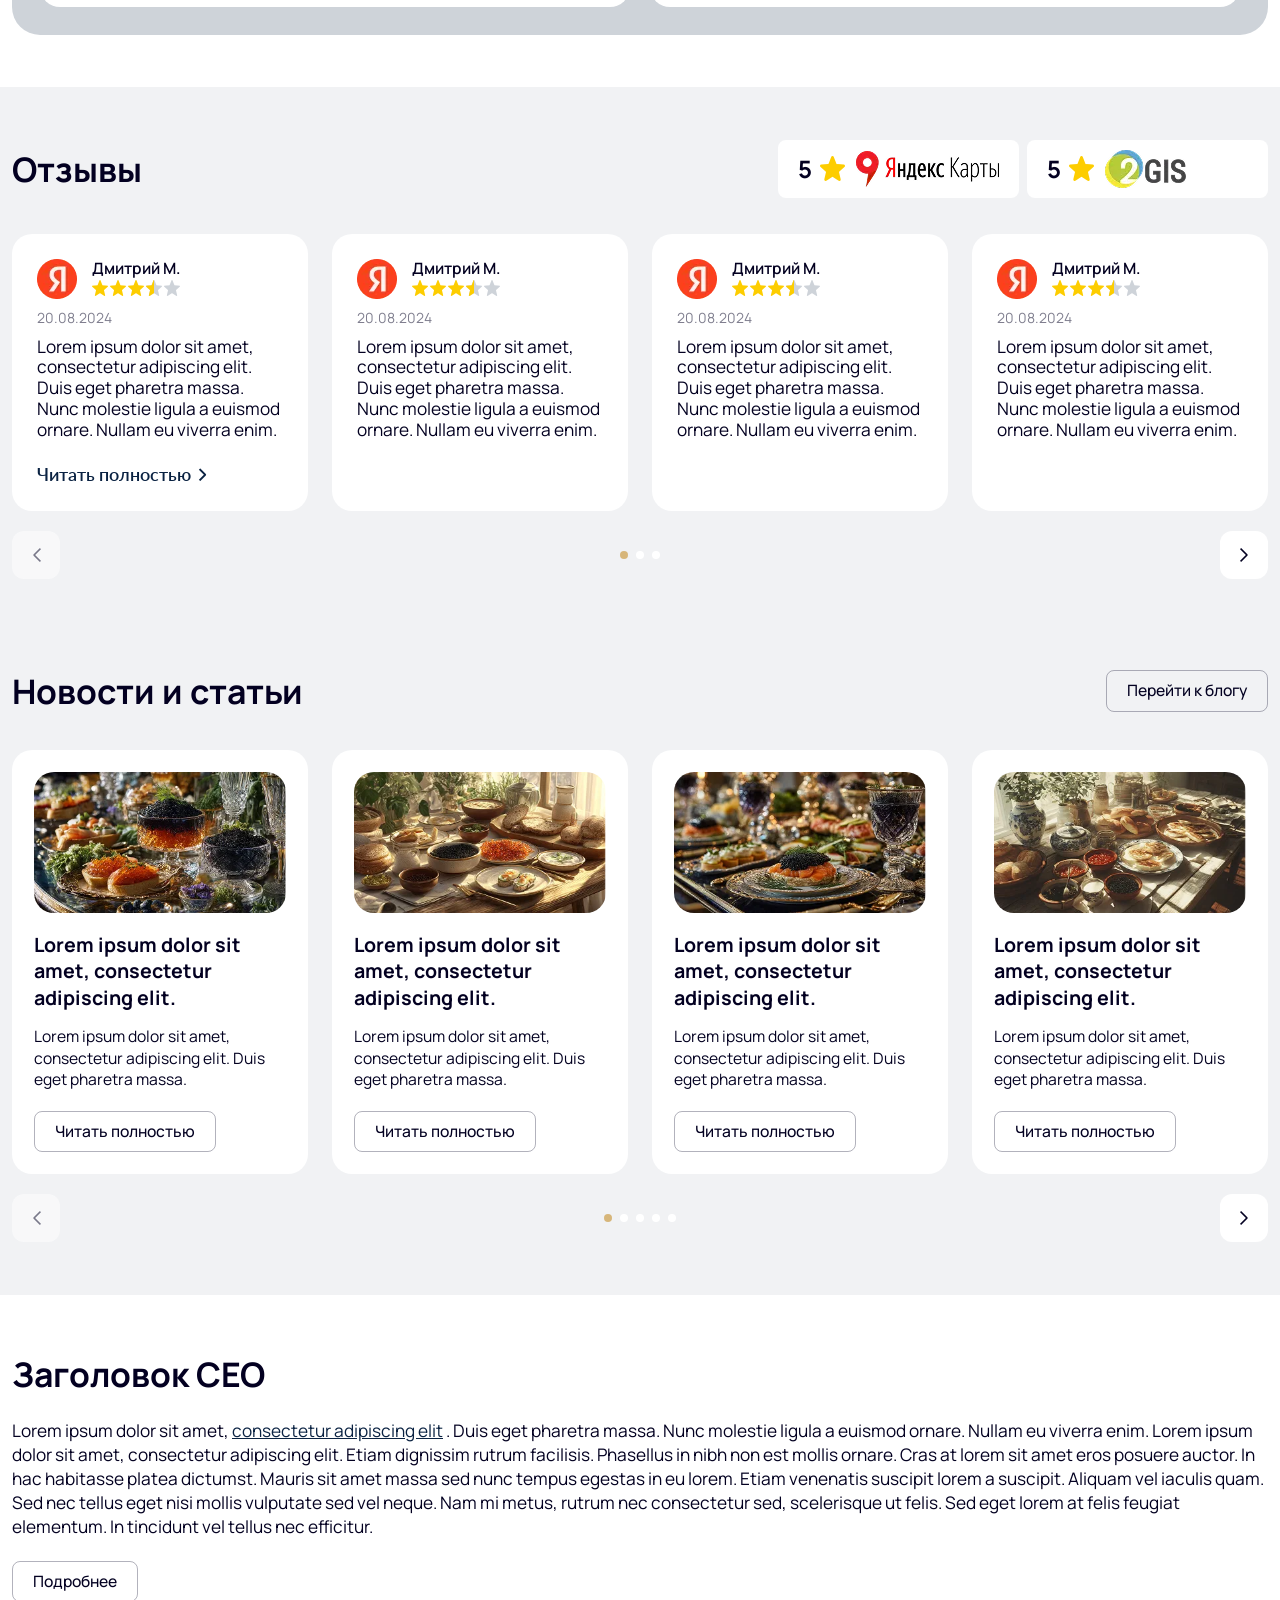
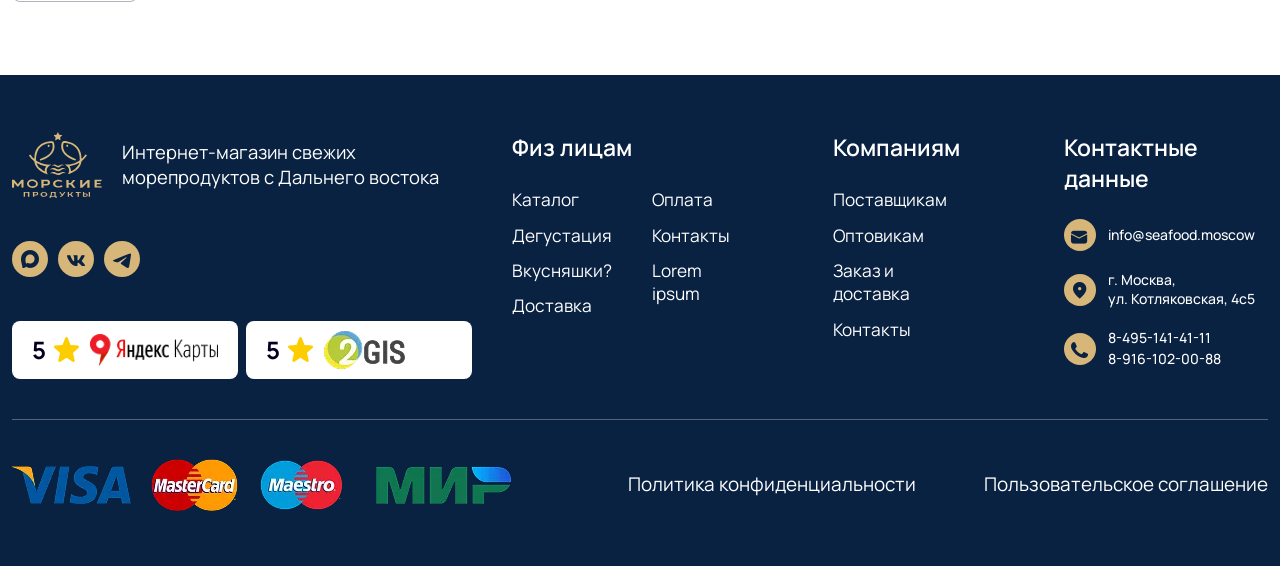
==== commit ef40424f: "Updates" ====
--- a/index.html
+++ b/index.html
@@ -10,10 +10,10 @@
 		<link rel="preload" href="./assets/fonts/Lato-Semibold.woff2" as="font" type="font/woff2" crossorigin="anonymous">
 		<link rel="shortcut icon" href="assets/img/favicon.ico">
 		<title>Главная</title>
-		<script type="module" crossorigin="" src="./js/index.min.js?v=1779897103617"></script>
+		<script type="module" crossorigin="" src="./js/index.min.js?v=1780856826393"></script>
 		<link rel="modulepreload" crossorigin="" href="./js/popup.min.js">
-		<link rel="stylesheet" crossorigin="" href="./css/popup.min.css?v=1779897103617">
-		<link rel="stylesheet" crossorigin="" href="./css/index.min.css?v=1779897103617">
+		<link rel="stylesheet" crossorigin="" href="./css/popup.min.css?v=1780856826393">
+		<link rel="stylesheet" crossorigin="" href="./css/index.min.css?v=1780856826393">
 	</head>
 	<body>
 		<div class="wrapper">
@@ -231,7 +231,7 @@
 											</div>
 										</div>
 									</div>
-									<div data-fls-pagination="" class="pagination hero__pagination"></div>
+									<!-- <div data-fls-pagination class="pagination hero__pagination"></div> -->
 								</div>
 								<div class="hero__slider-buttons-wrapper">
 									<button data-fls-button="" type="button" class="arrow-button arrow-button--prev hero__slider-btn-prev --icon-arrow"></button>
@@ -276,7 +276,7 @@
 							</a>
 						</div>
 					</section>
-					<section class="slider slider--100">
+					<section class="slider slider--40">
 						<p class="title">Популярные товары</p>
 						<div class="slider__main">
 							<div data-fls-slider="" class="slider__slider">
--- a/css/popup.min.css
+++ b/css/popup.min.css
@@ -1 +1 @@
-*{padding:0;margin:0;border:0}*,:after,:before{box-sizing:border-box}:after,:before{display:inline-block}body,html{height:100%}body{line-height:1;scrollbar-gutter:stable;-ms-text-size-adjust:100%;-moz-text-size-adjust:100%;-webkit-text-size-adjust:100%;-webkit-font-smoothing:antialiased;-moz-osx-font-smoothing:grayscale}button,input,textarea{font-family:inherit;font-size:inherit;line-height:inherit;color:inherit;background-color:transparent}input,textarea{width:100%}label{display:inline-block}button,option,select{cursor:pointer}a{display:inline-block;color:inherit;text-decoration:none}ul li{list-style:none}img{max-width:100%;height:auto;vertical-align:middle}h1,h2,h3,h4,h5,h6{font-weight:inherit;font-size:inherit}@font-face{font-family:Manrope;font-display:swap;src:url(../assets/fonts/Manrope-SemiBold.woff2) format("woff2");font-weight:600;font-style:normal}@font-face{font-family:Manrope;font-display:swap;src:url(../assets/fonts/Manrope-Regular.woff2) format("woff2");font-weight:400;font-style:normal}@font-face{font-family:Manrope;font-display:swap;src:url(../assets/fonts/Manrope-Medium.woff2) format("woff2");font-weight:500;font-style:normal}@font-face{font-family:Manrope;font-display:swap;src:url(../assets/fonts/Manrope-Bold.woff2) format("woff2");font-weight:700;font-style:normal}@font-face{font-family:Lato;font-display:swap;src:url(../assets/fonts/Lato-Semibold.woff2) format("woff2");font-weight:600;font-style:normal}@font-face{font-family:iconfont;font-display:swap;src:url(../assets/fonts/iconfont.woff2?adaf4ef553e8fc5e93e8691f18c5462a) format("woff2")}[class*="--icon-"]:before{font-family:iconfont}[class*="--icon-vk"]:before{content:"\f101"}[class*="--icon-user"]:before{content:"\f102"}[class*="--icon-tg"]:before{content:"\f103"}[class*="--icon-strShare"]:before{content:"\f104"}[class*="--icon-strLike"]:before{content:"\f105"}[class*="--icon-star"]:before{content:"\f106"}[class*="--icon-share"]:before{content:"\f107"}[class*="--icon-search"]:before{content:"\f108"}[class*="--icon-phone"]:before{content:"\f109"}[class*="--icon-max"]:before{content:"\f10a"}[class*="--icon-mail"]:before{content:"\f10b"}[class*="--icon-location"]:before{content:"\f10c"}[class*="--icon-like"]:before{content:"\f10d"}[class*="--icon-cross"]:before{content:"\f10e"}[class*="--icon-check"]:before{content:"\f10f"}[class*="--icon-cart"]:before{content:"\f110"}[class*="--icon-arrow"]:before{content:"\f111"}body{background-color:#f1f2f4;color:#030021;min-width:20rem;font-family:Manrope;font-size:1.125rem}[data-fls-scrolllock] body{overflow:hidden;touch-action:none;overscroll-behavior:none}.wrapper{min-height:100%;display:flex;flex-direction:column;overflow:clip}.wrapper>main{flex:1 1 auto}.wrapper>*{min-width:0}[class*=__container]{max-width:93.375rem;margin:0 auto;padding-left:.75rem;padding-right:.75rem}.title{line-height:1.3611111111;font-weight:700}.white-bg{background-color:#fff}.reviews-general{display:grid;grid-template-columns:1fr 1fr;gap:.5rem}.reviews-general__block{background-color:#fff;border-radius:.5rem;padding:.625rem 1.25rem;display:flex;align-items:center;gap:.75rem}.reviews-general__rating{font-weight:700;font-size:1.5rem;display:flex;flex-direction:row-reverse;gap:.5rem}.reviews-general__rating:before{color:#fdcd00}.seo{padding-bottom:1.25rem}.seo.seo--nm{margin:0}.seo__content{display:flex;flex-direction:column}.seo__content h1,.seo__content h2,.seo__content h3,.seo__content h4,.seo__content h5,.seo__content h6{font-weight:700;line-height:1.3611111111}.seo__content p{line-height:1.3888888889}.seo__content ol,.seo__content ul{line-height:1.375}.seo__content a{color:#0a2242;text-decoration:underline;transition:.2s}.seo__content ol li:not(:last-child),.seo__content ul li:not(:last-child){margin:0 0 .5rem}.seo__content ul li{display:flex;align-items:baseline;gap:.75rem}.seo__content ul li:before{content:"";border-radius:50%;flex-shrink:0;background-color:#d7b67a}.seo__content ol li{list-style-position:inside}.slider__container{position:relative}.slider__top-wrapper{display:flex;align-items:center;justify-content:space-between;flex-wrap:wrap;gap:.75rem}.slider__main{position:relative;padding:0 0 1.25rem}.slider__pagination{margin:2.5rem 0 0}.slider__slider-buttons-wrapper{position:absolute;z-index:3;right:0;bottom:0;left:0;display:flex;justify-content:space-between;pointer-events:none}.slider__slider-buttons-wrapper .arrow-button:not(.swiper-button-disabled){pointer-events:all}.slider--blue{background-color:#0a2242}.slider--blue .title{color:#fff}.slider--blue .slider__main{padding:0}.slider--blue .slider__slider-buttons-wrapper{position:relative;gap:.75rem}.socials{gap:.625rem}.socials,.socials__social{display:flex;align-items:center}.socials__social{width:2.25rem;height:2.25rem;border-radius:50%;background-color:#d7b67a;justify-content:center;transition:.2s}.socials__social:before{font-size:1.125rem;color:#0a2242;transition:.2s}.socials__social.--icon-vk:before{margin-bottom:.25rem}.swiper{overflow:hidden}.swiper-initialized{touch-action:pan-y}.swiper-wrapper{width:100%;height:100%;box-sizing:content-box;display:flex;position:relative}.swiper-vertical .swiper-wrapper{flex-direction:column}.swiper-autoheight .swiper-wrapper{align-items:flex-start}.swiper-initialized .swiper-slide{flex-shrink:0}.swiper-android .swiper-slide,.swiper-android .swiper-wrapper{transform:translateZ(0)}.swiper-button-lock{display:none!important}.--showmore-active [data-fls-showmore-button] span,[data-fls-showmore-button] span:last-child{display:none}.--showmore-active [data-fls-showmore-button] span:last-child{display:block}.header{z-index:3;position:relative}.header:before{content:"";background-color:rgba(3,0,33,.5);position:absolute;width:100%;height:120vh;height:120svh;top:5rem;bottom:0;left:0;transition:.2s;opacity:0;visibility:hidden}[data-menu-open] .header:before{opacity:1;visibility:visible}.header__top{background-color:#0a2242;padding:.75rem 0}.header__top .header__container{display:flex;align-items:center;gap:2.5rem}.header__logo{display:flex;align-items:center;gap:1.25rem;flex-shrink:0;margin-right:auto}.header__logo img{height:auto;display:block}.header__logo p{line-height:1.35;color:#fff;margin:0;white-space:nowrap}.header__info-wrapper{display:flex;align-items:center}.header__info-block:first-child .info-block__icon:before{margin-bottom:.125rem}.header__bottom{position:relative;background-color:#fff;border-radius:0 0 1.25rem 1.25rem;padding:1rem 0}.header__bottom .header__container{display:flex;align-items:center;gap:1.25rem}[data-menu-open] .header__bottom{border-radius:0}.header__search{display:flex;align-items:center;background-color:#f1f2f4;border-radius:.5rem;height:3rem;padding:0 0 0 1.25rem;margin-left:auto;transition:border-color .2s ease}.header__search:focus-within{border-color:#d7b67a}.header__search-btn{background:none;border:none;padding:0;cursor:pointer;display:flex;align-items:center;justify-content:center;flex-shrink:0}.header__search-btn:before{font-size:1.125rem;transition:.2s}.header__search-input{background:none;border:none;outline:none;font-size:1rem;font-weight:600;padding:0 1.25rem 0 .625rem;width:100%;height:100%}.header__search-input::placeholder{color:rgba(3,0,33,.4)}.header__user-wrapper{display:flex;align-items:center;flex-shrink:0}.header__user-button{position:relative;display:flex;align-items:center;justify-content:center;width:2.875rem;height:2.875rem;border-radius:50%;background-color:#f1f2f4;text-decoration:none;transition:.2s}.header__user-button:before{font-size:1.375rem;color:#030021;transition:.2s}.header__user-button span{position:absolute;top:-.25rem;right:-.25rem;background-color:#d7b67a;border-radius:50%;width:1.25rem;height:1.25rem;justify-content:center;font-size:.875rem;font-weight:700;color:#0a2242}.header__user-button span,.menu{display:flex;align-items:center}.menu__icon{display:none}.menu__list{display:flex;align-items:center}.menu__item,.menu__link{position:relative}.menu__link{color:#030021;text-decoration:none;transition:.2s}.menu__link:after{content:"";position:absolute;bottom:-.375rem;left:0;right:0;height:.125rem;background-color:#d7b67a;transform:scaleX(0);transform-origin:center;transition:transform .25s ease}.footer{background-color:#0a2242}.footer__top{display:flex;align-items:flex-start;justify-content:space-between;gap:2.5rem;padding-bottom:2.5rem}.footer__left{flex:0 1 30.75rem;display:flex;flex-direction:column}.footer__logo{display:flex;align-items:center;gap:1.25rem;text-decoration:none;flex-shrink:0}.footer__logo img{height:auto;display:block}.footer__logo p{line-height:1.35;color:#fff}.footer__nav{display:flex;align-items:flex-start}.footer__nav-col{display:flex;flex-direction:column}.footer__nav-title{line-height:1.3571428571;font-weight:600;color:#fff}.footer__nav-lists{display:flex;gap:2.5rem}.footer__nav-list{display:flex;flex-direction:column;gap:.75rem;list-style:none;margin:0;padding:0}.footer__nav-link{line-height:1.35;color:#fff;text-decoration:none;transition:.2s}.footer__info-wrapper{display:flex;flex-direction:column;gap:1.25rem}.footer__bottom{display:flex;align-items:center;justify-content:space-between;gap:1.5rem;border-top:.0625rem solid hsla(0,0%,100%,.3)}.footer__payments{display:flex;align-items:center;gap:1.25rem}.footer__payments img{min-width:0;flex:1 1 auto}.footer__docs{display:flex;align-items:center;flex-wrap:wrap;row-gap:.75rem}.footer__doc-link{line-height:1.35;color:#fff;transition:.2s}input[type=email],input[type=tel],input[type=text],textarea{-webkit-appearance:none;-moz-appearance:none;appearance:none}.input{width:100%;display:block;background-color:#f1f2f4;border-radius:.5rem;border:.125rem solid transparent;padding-left:1.5rem;padding-right:1.5rem;caret-color:inherit;outline:none;color:rgba(10,34,66,.5)}.input.--form-error{border:.125rem solid #bc1d00}.input[placeholder]:not([data-fls-placeholder-nohiden])::placeholder{color:rgba(10,34,66,.5);transition:opacity .1s}.input[placeholder]:not([data-fls-placeholder-nohiden]):focus::placeholder{opacity:0}textarea.input{resize:vertical;padding:0}.checkbox{display:inline-block;position:relative}.checkbox:not(:last-child){margin-bottom:.3125rem}.checkbox__input{position:absolute;width:0;height:0;opacity:0}.checkbox__input:checked+.checkbox__text:after{transform:scale(1)}.checkbox__text{cursor:pointer;position:relative;gap:.625rem;display:inline-flex;align-items:center}.checkbox__text p{color:rgba(10,34,66,.5)}.checkbox__text p a{font-weight:600;text-decoration:underline}.checkbox__text:before{content:"";border-radius:.1875rem;align-self:flex-start;flex:0 0 1rem;width:1rem;height:1rem;background-color:#f1f2f4}.checkbox__text:after{font-family:iconfont;content:"\f10f";transition:.2s;transform:scale(0);position:absolute;left:.25rem;top:.1875rem;font-size:.625rem;color:#0a2242}.checkbox.--form-error .checkbox__text p{color:#bc1d00}.button{font-weight:600;border-radius:.5rem;padding:1.5rem 2.5rem;transition:.2s}.button--gold{background-color:#d7b67a}.button-small{line-height:1.375;font-weight:500;padding:.5625rem 1.25rem;border:.0625rem solid rgba(3,0,33,.3);border-radius:.5rem;transition:.2s}.arrow-button{width:3rem;height:3rem;border-radius:.75rem;background-color:#fff;display:flex;align-items:center;justify-content:center;cursor:pointer;transition:.2s}.arrow-button.swiper-button-disabled{opacity:.5;pointer-events:none}.arrow-button:before{font-size:.875rem;color:#030021;transition:.2s}.arrow-button--prev:before{transform:rotate(180deg);display:block}.slide-card{display:flex;flex-direction:column;background-color:#fff;border-radius:1.25rem;padding:1.5rem}.slide-card__img-block{position:relative;flex:1;display:flex;align-items:center;justify-content:center;margin-bottom:1rem}.slide-card__img-block img{width:100%;aspect-ratio:376/275;object-fit:contain}.slide-card__sale{position:absolute;top:0;left:0;background-color:#ced3d9;border-radius:.5rem;padding:.625rem;font-size:1.125rem;line-height:1.3888888889}.slide-card__title{margin:1.25rem 0;line-height:1.375;font-weight:700;transition:.2s}.slide-card__bottom{display:flex;align-items:center;gap:.75rem}.slide-card__price{font-size:1.5rem;font-weight:700;white-space:nowrap}.slide-card__button{margin-right:auto}.slide-card__cart{width:2.625rem;height:2.625rem;border-radius:.5rem;background-color:#ced3d9;display:flex;align-items:center;justify-content:center;text-decoration:none;transition:.2s}.slide-card__cart:before{font-size:1.125rem;color:#030021;transition:.2s}.info-block{gap:.75rem}.info-block,.info-block__icon{display:flex;align-items:center}.info-block__icon{border-radius:50%;background-color:#d7b67a;justify-content:center;flex-shrink:0}.info-block__icon:before{font-size:1.0625rem;color:#0a2242}.info-block__text{display:flex;flex-direction:column;gap:.125rem}.info-block__text a{font-weight:500;line-height:1.35;color:#fff;white-space:nowrap;transition:.2s}body:after{content:"";background:rgba(10,34,66,.5);backdrop-filter:blur(1.25rem);position:fixed;width:100%;height:100%;top:0;left:0;opacity:0;transition:opacity .4s;pointer-events:none;z-index:149}[data-fls-popup-open] body:after{opacity:1}[data-fls-popup]{position:fixed;top:0;left:0;bottom:0;right:0;padding:1.875rem .625rem;transition:visibility .4s;visibility:hidden;pointer-events:none}[data-fls-popup][data-fls-popup-active]{z-index:150;visibility:visible;overflow:auto;pointer-events:auto}[data-fls-popup-active] [data-fls-popup-body]{visibility:visible;transform:scale(1)}[data-fls-popup-youtube-place] iframe{width:100%;aspect-ratio:16/9}.popup__close{outline:none;position:absolute}.popup__close:before{font-size:.875rem}.popup__wrapper{flex-direction:column;min-height:100%;flex:1 1 auto;width:100%;display:flex;justify-content:center;align-items:center}.popup__body{visibility:hidden;transform:scale(0);transition:transform .3s ease 0s,visibility .3s ease 0s;background-color:#fff;width:100%;max-width:70.625rem;border-radius:1.5rem;position:relative;overflow:hidden}.popup__content{display:grid;grid-template-columns:1fr 1fr}.popup__img{position:relative}.popup__img img{position:absolute;width:100%;height:100%;top:0;left:0;object-fit:cover}.popup__title{margin:0 0 1.5rem;font-weight:600;line-height:128%}.popup__text{line-height:1.3888888889}.popup__form{margin:1.5rem 0 0}.popup__input{margin:0 0 .75rem}.popup__checkbox{margin:.75rem 0 0}.popup__btn{width:100%;margin:1.5rem 0 0}@media (max-width:80em){.header__search{height:2.25rem}.menu__link{font-size:1rem}.info-block__icon{width:2rem;height:2rem}.info-block__text a{font-size:.875rem}}@media (max-width:78.125em) and (any-hover:none){.menu__icon{cursor:default}}@media (max-width:78.125em){.header__info-wrapper{margin:2.5rem 0 0;gap:3.125rem;justify-content:center;flex-wrap:wrap}.header__info-block .info-block__text a{color:#030021}.menu__icon{display:block;position:relative;width:2.5rem;height:2.5rem;z-index:5;background-color:#d7b67a;border-radius:.5rem}.menu__icon span,.menu__icon:after,.menu__icon:before{content:"";transition:all .3s ease 0s;left:.75rem;position:absolute;width:1.125rem;height:.125rem;background-color:#0a2242}.menu__icon:before{top:.8125rem}.menu__icon:after{bottom:.8125rem}.menu__icon span{top:calc(50% - .0625rem)}[data-menu-open] .menu__icon span{width:0}[data-menu-open] .menu__icon:before{top:calc(50% - .0625rem);transform:rotate(-45deg)}[data-menu-open] .menu__icon:after{bottom:calc(50% - .0625rem);transform:rotate(45deg)}.menu__body{border-top:.0625rem solid rgba(10,34,66,.102);position:absolute;width:100%;left:0;top:100%;overflow:auto;padding:2.5rem .75rem;border-radius:0 0 2.5rem 2.5rem;background-color:#fff;transform:translateY(-200%);opacity:0;transition:.2s}[data-menu-open] .menu__body{transform:translateY(0);opacity:1}.menu__list{justify-content:center;gap:2.5rem;flex-wrap:wrap}}@media (max-width:73.75em){.footer__top{flex-direction:column}.footer__left{width:100%;display:grid;grid-template-columns:1fr 1fr;flex:1 1 100%}.footer__left .reviews-general{max-width:30.875rem;grid-column:1/3}.footer__socials{justify-self:end}.footer__nav{width:100%;justify-content:space-between}}@media (max-width:71.25em){.footer__docs{flex-direction:column}}@media (max-width:62.5em){.menu__list{gap:1.5rem;justify-content:space-between}}@media (max-width:52.5em){.footer__payments{max-width:26rem}}@media (max-width:48.75em){.popup__content{display:flex;flex-direction:column-reverse}.popup__img{aspect-ratio:696/547}}@media (max-width:48em){.header__logo p{display:none}}@media (max-width:46.875em){.header__info-wrapper{justify-content:space-between;gap:.75rem}.footer__logo p{display:none}}@media (max-width:43.75em){.footer__bottom{flex-direction:column;align-items:flex-start}.footer__payments{max-width:100%}}@media (max-width:41.25em){.footer__nav{display:grid;grid-template-columns:auto auto}}@media (max-width:40.625em){.header__bottom .header__container{gap:.625rem}}@media (max-width:34.375em){.reviews-general{grid-template-columns:1fr}.footer__left .reviews-general{grid-template-columns:1fr 1fr}.footer__left .reviews-general p{font-size:1.25rem}}@media (max-width:28.75em){.header__info-wrapper{flex-direction:column;justify-content:flex-start;align-items:flex-start}}@media (max-width:25em){.footer__nav-lists{gap:1.25rem}.button{padding:1.5rem 2.3125rem}}@media (max-width:23.75em){.footer__left .reviews-general .reviews-general__block{padding:.625rem .875rem}.footer__left .reviews-general p{font-size:1.125rem}.footer__left .reviews-general p:before{font-size:1rem}}@media (max-width:21.875em){.slide-card{padding:1.5rem .75rem}}@media (max-width:20em){.title{font-size:1.5rem}.white-bg{padding-bottom:1.25rem}.seo{margin-top:1.25rem;padding-top:2.5rem}.seo__content{gap:.75rem}.seo__content h1{font-size:1.5rem}.seo__content h2{font-size:1.25rem}.seo__content h3{font-size:1.125rem}.seo__content h4{font-size:1rem}.seo__content ol,.seo__content p,.seo__content ul{font-size:.875rem}.seo__content ul li:before{width:.375rem;height:.375rem}.seo__more{margin-top:.75rem}.slider--100{margin-top:2.5rem}.slider--60,.slider--80,.slider__main{margin-top:1.25rem}.slider--blue{padding-top:2.8125rem;padding-bottom:2.5rem}.header__logo img{width:4.1875rem}.header__search{width:10rem;margin-right:.375rem}.header__user-wrapper{gap:.75rem}.footer__top{padding-top:2.5rem}.footer__left{gap:1.75rem}.footer__logo img{width:4.1875rem}.footer__nav{gap:1.25rem}.footer__nav-title{margin-bottom:1rem;font-size:1.125rem}.footer__nav-link{font-size:.875rem}.footer__bottom{padding-top:1.75rem;padding-bottom:1.75rem}.footer__docs{column-gap:.75rem}.footer__doc-link{font-size:.875rem}.input{font-size:1rem;padding-top:.75rem;padding-bottom:.75rem}.checkbox__text p{font-size:.75rem}.button{font-size:1rem}.button-small{font-size:.875rem}.slide-card__title{font-size:1.25rem}.popup__close{top:1.125rem;right:1.125rem}.popup__main{padding-top:3rem;padding-bottom:2.25rem;padding-left:1.5rem;padding-right:1.5rem}.popup__title{font-size:1.5rem}.popup__text{font-size:1rem}}@media (min-width:20em) and (max-width:93.375em){.title{font-size:clamp(1.5rem,1.29557069846875rem + 1.0221465077vw,2.25rem)}.white-bg{padding-bottom:clamp(1.25rem,.5685689948875rem + 3.4071550256vw,3.75rem)}.seo{margin-top:clamp(1.25rem,.5685689948875rem + 3.4071550256vw,3.75rem);padding-top:clamp(2.5rem,2.15928449744375rem + 1.7035775128vw,3.75rem)}.seo__content{gap:clamp(.75rem,.54557069846875rem + 1.0221465077vw,1.5rem)}.seo__content h1{font-size:clamp(1.5rem,1.29557069846875rem + 1.0221465077vw,2.25rem)}.seo__content h2{font-size:clamp(1.25rem,1.113713798975rem + .6814310051vw,1.75rem)}.seo__content h3{font-size:clamp(1.125rem,1.02278534923125rem + .5110732538vw,1.5rem)}.seo__content h4{font-size:clamp(1rem,.9318568994875rem + .3407155026vw,1.25rem)}.seo__content p{font-size:clamp(.875rem,.8068568994875rem + .3407155026vw,1.125rem)}.seo__content ol,.seo__content ul{font-size:clamp(.875rem,.84092844974375rem + .1703577513vw,1rem)}.seo__content ul li:before{width:clamp(.375rem,.34092844974375rem + .1703577513vw,.5rem);height:clamp(.375rem,.34092844974375rem + .1703577513vw,.5rem)}.seo__more{margin-top:clamp(.75rem,.54557069846875rem + 1.0221465077vw,1.5rem)}.slider--100{margin-top:clamp(2.5rem,1.47785349233125rem + 5.1107325383vw,6.25rem)}.slider--60{margin-top:clamp(1.25rem,.5685689948875rem + 3.4071550256vw,3.75rem)}.slider--80{margin-top:clamp(1.25rem,.22785349233125rem + 5.1107325383vw,5rem)}.slider__main{margin-top:clamp(1.25rem,.90928449744375rem + 1.7035775128vw,2.5rem)}.slider--blue{padding-top:clamp(2.8125rem,2.55696337308125rem + 1.2776831346vw,3.75rem);padding-bottom:clamp(2.5rem,2.15928449744375rem + 1.7035775128vw,3.75rem)}.header__logo img{width:clamp(4.1875rem,3.710498296425rem + 2.3850085179vw,5.9375rem)}.header__search{width:clamp(10rem,7.95570698466875rem + 10.2214650767vw,17.5rem);margin-right:clamp(.375rem,-.20421635434375rem + 2.8960817717vw,2.5rem)}.header__user-wrapper{gap:clamp(.75rem,.54557069846875rem + 1.0221465077vw,1.5rem)}.footer__top{padding-top:clamp(2.5rem,2.15928449744375rem + 1.7035775128vw,3.75rem)}.footer__left{gap:clamp(1.75rem,1.426320272575rem + 1.6183986371vw,2.9375rem)}.footer__logo img{width:clamp(4.1875rem,3.710498296425rem + 2.3850085179vw,5.9375rem)}.footer__nav{gap:clamp(1.25rem,-.453577512775rem + 8.5178875639vw,7.5rem)}.footer__nav-title{margin-bottom:clamp(1rem,.79557069846875rem + 1.0221465077vw,1.75rem);font-size:clamp(1.125rem,1.02278534923125rem + .5110732538vw,1.5rem)}.footer__nav-link{font-size:clamp(.875rem,.8068568994875rem + .3407155026vw,1.125rem)}.footer__bottom{padding-top:clamp(1.75rem,1.54557069846875rem + 1.0221465077vw,2.5rem);padding-bottom:clamp(1.75rem,1.2048551959125rem + 2.7257240204vw,3.75rem)}.footer__docs{column-gap:clamp(.75rem,-.4084327086875rem + 5.7921635434vw,5rem)}.footer__doc-link{font-size:clamp(.875rem,.77278534923125rem + .5110732538vw,1.25rem)}.input{font-size:clamp(1rem,.9318568994875rem + .3407155026vw,1.25rem);padding-top:clamp(.75rem,.613713798975rem + .6814310051vw,1.25rem);padding-bottom:clamp(.75rem,.613713798975rem + .6814310051vw,1.25rem)}.checkbox__text p{font-size:clamp(.75rem,.71592844974375rem + .1703577513vw,.875rem)}.button{font-size:clamp(1rem,.863713798975rem + .6814310051vw,1.5rem)}.button-small{font-size:clamp(.875rem,.84092844974375rem + .1703577513vw,1rem)}.slide-card__title{font-size:clamp(1.25rem,1.1818568994875rem + .3407155026vw,1.5rem)}.popup__close{top:clamp(1.125rem,1.00574957410625rem + .5962521295vw,1.5625rem);right:clamp(1.125rem,1.00574957410625rem + .5962521295vw,1.5625rem)}.popup__main{padding-top:clamp(3rem,2.3867120954rem + 3.066439523vw,5.25rem);padding-bottom:clamp(2.25rem,1.159710391825rem + 5.4514480409vw,6.25rem);padding-left:clamp(1.5rem,1.22742759795625rem + 1.3628620102vw,2.5rem);padding-right:clamp(1.5rem,1.07410562180625rem + 2.129471891vw,3.0625rem)}.popup__title{font-size:clamp(1.5rem,1.29557069846875rem + 1.0221465077vw,2.25rem)}.popup__text{font-size:clamp(1rem,.96592844974375rem + .1703577513vw,1.125rem)}}@media (min-width:46.875em) and (max-width:91.875em){.footer__logo p{font-size:clamp(.875rem,.484375rem + .8333333333vw,1.25rem)}}@media (min-width:48em) and (max-width:91.875em){.header__logo p{font-size:clamp(.875rem,.60149572649375rem + .5698005698vw,1.125rem)}}@media (min-width:78.125em) and (max-width:91.875em){.header__info-wrapper{gap:clamp(2rem,-2.616477272725rem + 5.9090909091vw,2.8125rem)}.menu__list{gap:clamp(1.5rem,-7.73295454545625rem + 11.8181818182vw,3.125rem)}}@media (min-width:80em) and (max-width:91.875em){.menu__link{font-size:clamp(1rem,.15789473684375rem + 1.0526315789vw,1.125rem)}.info-block__icon{width:clamp(2rem,-1.36842105263125rem + 4.2105263158vw,2.5rem);height:clamp(2rem,-1.36842105263125rem + 4.2105263158vw,2.5rem)}.info-block__text a{font-size:clamp(.875rem,-.80921052631875rem + 2.1052631579vw,1.125rem)}}@media (min-width:91.875em){.header__logo p{font-size:1.125rem}.header__info-wrapper{gap:2.8125rem}.menu__list{gap:3.125rem}.menu__link{font-size:1.125rem}.footer__logo p{font-size:1.25rem}.info-block__icon{width:2.5rem;height:2.5rem}.info-block__text a{font-size:1.125rem}}@media (min-width:93.375em){.title{font-size:2.25rem}.white-bg{padding-bottom:3.75rem}.seo{margin-top:3.75rem;padding-top:3.75rem}.seo__content{gap:1.5rem}.seo__content h1{font-size:2.25rem}.seo__content h2{font-size:1.75rem}.seo__content h3{font-size:1.5rem}.seo__content h4{font-size:1.25rem}.seo__content p{font-size:1.125rem}.seo__content ol,.seo__content ul{font-size:1rem}.seo__content ul li:before{width:.5rem;height:.5rem}.seo__more{margin-top:1.5rem}.slider--100{margin-top:6.25rem}.slider--60{margin-top:3.75rem}.slider--80{margin-top:5rem}.slider__main{margin-top:2.5rem}.slider--blue{padding-top:3.75rem;padding-bottom:3.75rem}.header__logo img{width:5.9375rem}.header__search{width:17.5rem;margin-right:2.5rem}.header__user-wrapper{gap:1.5rem}.footer__top{padding-top:3.75rem}.footer__left{gap:2.9375rem}.footer__logo img{width:5.9375rem}.footer__nav{gap:7.5rem}.footer__nav-title{margin-bottom:1.75rem;font-size:1.5rem}.footer__nav-link{font-size:1.125rem}.footer__bottom{padding-top:2.5rem;padding-bottom:3.75rem}.footer__docs{column-gap:5rem}.footer__doc-link,.input{font-size:1.25rem}.input{padding-top:1.25rem;padding-bottom:1.25rem}.checkbox__text p{font-size:.875rem}.button{font-size:1.5rem}.button-small{font-size:1rem}.slide-card__title{font-size:1.5rem}.popup__close{top:1.5625rem;right:1.5625rem}.popup__main{padding-top:5.25rem;padding-bottom:6.25rem;padding-left:2.5rem;padding-right:3.0625rem}.popup__title{font-size:2.25rem}.popup__text{font-size:1.125rem}}@media (any-hover:hover){.seo__content a:hover{text-decoration:none}.socials__social:hover{background-color:rgba(215,182,122,.5)}.header__search-btn:hover:before{color:#0a2242}.header__user-button:hover{background-color:#0a2242}.header__user-button:hover:before{color:#f1f2f4}.menu__link:hover:after{transform:scaleX(1)}.footer__doc-link:hover,.footer__nav-link:hover{color:#d7b67a}.checkbox__text p a:hover{text-decoration:none}.button:hover{opacity:.8}.button-small:hover{border:.0625rem solid #0a2242;color:#fff}.arrow-button:hover,.button-small:hover{background-color:#0a2242}.arrow-button:hover:before{color:#fff}.arrow-button--gold:hover{background-color:#d7b67a}.arrow-button--gold:hover:before{color:#0a2242}.slide-card__title:hover{color:#d7b67a}.slide-card__cart:hover{background-color:#0a2242}.slide-card__cart:hover:before{color:#fff}.info-block__text a:hover{color:#d7b67a}}+*{padding:0;margin:0;border:0}*,:after,:before{box-sizing:border-box}:after,:before{display:inline-block}body,html{height:100%}body{line-height:1;scrollbar-gutter:stable;-ms-text-size-adjust:100%;-moz-text-size-adjust:100%;-webkit-text-size-adjust:100%;-webkit-font-smoothing:antialiased;-moz-osx-font-smoothing:grayscale}button,input,textarea{font-family:inherit;font-size:inherit;line-height:inherit;color:inherit;background-color:transparent}input,textarea{width:100%}label{display:inline-block}button,option,select{cursor:pointer}a{display:inline-block;color:inherit;text-decoration:none}ul li{list-style:none}img{max-width:100%;height:auto;vertical-align:middle}h1,h2,h3,h4,h5,h6{font-weight:inherit;font-size:inherit}@font-face{font-family:Manrope;font-display:swap;src:url(../assets/fonts/Manrope-SemiBold.woff2) format("woff2");font-weight:600;font-style:normal}@font-face{font-family:Manrope;font-display:swap;src:url(../assets/fonts/Manrope-Regular.woff2) format("woff2");font-weight:400;font-style:normal}@font-face{font-family:Manrope;font-display:swap;src:url(../assets/fonts/Manrope-Medium.woff2) format("woff2");font-weight:500;font-style:normal}@font-face{font-family:Manrope;font-display:swap;src:url(../assets/fonts/Manrope-Bold.woff2) format("woff2");font-weight:700;font-style:normal}@font-face{font-family:Lato;font-display:swap;src:url(../assets/fonts/Lato-Semibold.woff2) format("woff2");font-weight:600;font-style:normal}@font-face{font-family:iconfont;font-display:swap;src:url(../assets/fonts/iconfont.woff2?adaf4ef553e8fc5e93e8691f18c5462a) format("woff2")}[class*="--icon-"]:before{font-family:iconfont}[class*="--icon-vk"]:before{content:"\f101"}[class*="--icon-user"]:before{content:"\f102"}[class*="--icon-tg"]:before{content:"\f103"}[class*="--icon-strShare"]:before{content:"\f104"}[class*="--icon-strLike"]:before{content:"\f105"}[class*="--icon-star"]:before{content:"\f106"}[class*="--icon-share"]:before{content:"\f107"}[class*="--icon-search"]:before{content:"\f108"}[class*="--icon-phone"]:before{content:"\f109"}[class*="--icon-max"]:before{content:"\f10a"}[class*="--icon-mail"]:before{content:"\f10b"}[class*="--icon-location"]:before{content:"\f10c"}[class*="--icon-like"]:before{content:"\f10d"}[class*="--icon-cross"]:before{content:"\f10e"}[class*="--icon-check"]:before{content:"\f10f"}[class*="--icon-cart"]:before{content:"\f110"}[class*="--icon-arrow"]:before{content:"\f111"}body{background-color:#f1f2f4;color:#030021;min-width:20rem;font-family:Manrope;font-size:1.125rem}[data-fls-scrolllock] body{overflow:hidden;touch-action:none;overscroll-behavior:none}.wrapper{min-height:100%;display:flex;flex-direction:column;overflow:clip}.wrapper>main{flex:1 1 auto}.wrapper>*{min-width:0}[class*=__container]{max-width:93.375rem;margin:0 auto;padding-left:.75rem;padding-right:.75rem}.title{line-height:1.3611111111;font-weight:700}.white-bg{background-color:#fff}.reviews-general{display:grid;grid-template-columns:1fr 1fr;gap:.5rem}.reviews-general__block{background-color:#fff;border-radius:.5rem;padding:.625rem 1.25rem;display:flex;align-items:center;gap:.75rem}.reviews-general__rating{font-weight:700;font-size:1.5rem;display:flex;flex-direction:row-reverse;gap:.5rem}.reviews-general__rating:before{color:#fdcd00}.seo{padding-bottom:1.25rem}.seo.seo--nm{margin:0}.seo__content{display:flex;flex-direction:column}.seo__content h1,.seo__content h2,.seo__content h3,.seo__content h4,.seo__content h5,.seo__content h6{font-weight:700;line-height:1.3611111111}.seo__content p{line-height:1.3888888889}.seo__content ol,.seo__content ul{line-height:1.375}.seo__content a{color:#0a2242;text-decoration:underline;transition:.2s}.seo__content ol li:not(:last-child),.seo__content ul li:not(:last-child){margin:0 0 .5rem}.seo__content ul li{display:flex;align-items:baseline;gap:.75rem}.seo__content ul li:before{content:"";border-radius:50%;flex-shrink:0;background-color:#d7b67a}.seo__content ol li{list-style-position:inside}.slider__container{position:relative}.slider__top-wrapper{display:flex;align-items:center;justify-content:space-between;flex-wrap:wrap;gap:.75rem}.slider__main{position:relative;padding:0 0 1.25rem}.slider__pagination{margin:2.5rem 0 0}.slider__slider-buttons-wrapper{position:absolute;z-index:3;right:0;bottom:0;left:0;display:flex;justify-content:space-between;pointer-events:none}.slider__slider-buttons-wrapper .arrow-button:not(.swiper-button-disabled){pointer-events:all}.slider--blue{background-color:#0a2242}.slider--blue .title{color:#fff}.slider--blue .slider__main{padding:0}.slider--blue .slider__slider-buttons-wrapper{position:relative;gap:.75rem}.socials{gap:.625rem}.socials,.socials__social{display:flex;align-items:center}.socials__social{width:2.25rem;height:2.25rem;border-radius:50%;background-color:#d7b67a;justify-content:center;transition:.2s}.socials__social:before{font-size:1.125rem;color:#0a2242;transition:.2s}.socials__social.--icon-vk:before{margin-bottom:.25rem}.swiper{overflow:hidden}.swiper-initialized{touch-action:pan-y}.swiper-wrapper{width:100%;height:100%;box-sizing:content-box;display:flex;position:relative}.swiper-vertical .swiper-wrapper{flex-direction:column}.swiper-autoheight .swiper-wrapper{align-items:flex-start}.swiper-initialized .swiper-slide{flex-shrink:0}.swiper-android .swiper-slide,.swiper-android .swiper-wrapper{transform:translateZ(0)}.swiper-button-lock{display:none!important}.--showmore-active [data-fls-showmore-button] span,[data-fls-showmore-button] span:last-child{display:none}.--showmore-active [data-fls-showmore-button] span:last-child{display:block}.header{z-index:3;position:relative}.header:before{content:"";background-color:rgba(3,0,33,.5);position:absolute;width:100%;height:120vh;height:120svh;top:5rem;bottom:0;left:0;transition:.2s;opacity:0;visibility:hidden}[data-menu-open] .header:before{opacity:1;visibility:visible}.header__top{background-color:#0a2242;padding:.75rem 0}.header__top .header__container{display:flex;align-items:center;gap:2.5rem}.header__logo{display:flex;align-items:center;gap:1.25rem;flex-shrink:0;margin-right:auto}.header__logo img{height:auto;display:block}.header__logo p{line-height:1.35;color:#fff;margin:0;white-space:nowrap}.header__info-wrapper{display:flex;align-items:center}.header__info-block:first-child .info-block__icon:before{margin-bottom:.125rem}.header__bottom{position:relative;background-color:#fff;border-radius:0 0 1.25rem 1.25rem;padding:1rem 0}.header__bottom .header__container{display:flex;align-items:center;gap:1.25rem}[data-menu-open] .header__bottom{border-radius:0}.header__search{display:flex;align-items:center;background-color:#f1f2f4;border-radius:.5rem;height:3rem;padding:0 0 0 1.25rem;margin-left:auto;transition:border-color .2s ease}.header__search:focus-within{border-color:#d7b67a}.header__search-btn{background:none;border:none;padding:0;cursor:pointer;display:flex;align-items:center;justify-content:center;flex-shrink:0}.header__search-btn:before{font-size:1.125rem;transition:.2s}.header__search-input{background:none;border:none;outline:none;font-size:1rem;font-weight:600;padding:0 1.25rem 0 .625rem;width:100%;height:100%}.header__search-input::placeholder{color:rgba(3,0,33,.4)}.header__user-wrapper{display:flex;align-items:center;flex-shrink:0}.header__user-button{position:relative;display:flex;align-items:center;justify-content:center;width:2.875rem;height:2.875rem;border-radius:50%;background-color:#f1f2f4;text-decoration:none;transition:.2s}.header__user-button:before{font-size:1.375rem;color:#030021;transition:.2s}.header__user-button span{position:absolute;top:-.25rem;right:-.25rem;background-color:#d7b67a;border-radius:50%;width:1.25rem;height:1.25rem;justify-content:center;font-size:.875rem;font-weight:700;color:#0a2242}.header__user-button span,.menu{display:flex;align-items:center}.menu__icon{display:none}.menu__list{display:flex;align-items:center}.menu__item,.menu__link{position:relative}.menu__link{color:#030021;text-decoration:none;transition:.2s}.menu__link:after{content:"";position:absolute;bottom:-.375rem;left:0;right:0;height:.125rem;background-color:#d7b67a;transform:scaleX(0);transform-origin:center;transition:transform .25s ease}.footer{background-color:#0a2242}.footer__top{display:flex;align-items:flex-start;justify-content:space-between;gap:2.5rem;padding-bottom:2.5rem}.footer__left{flex:0 1 30.75rem;display:flex;flex-direction:column}.footer__logo{display:flex;align-items:center;gap:1.25rem;text-decoration:none;flex-shrink:0}.footer__logo img{height:auto;display:block}.footer__logo p{line-height:1.35;color:#fff}.footer__nav{display:flex;align-items:flex-start}.footer__nav-col{display:flex;flex-direction:column}.footer__nav-title{line-height:1.3571428571;font-weight:600;color:#fff}.footer__nav-lists{display:flex;gap:2.5rem}.footer__nav-list{display:flex;flex-direction:column;gap:.75rem;list-style:none;margin:0;padding:0}.footer__nav-link{line-height:1.35;color:#fff;text-decoration:none;transition:.2s}.footer__info-wrapper{display:flex;flex-direction:column;gap:1.25rem}.footer__bottom{display:flex;align-items:center;justify-content:space-between;gap:1.5rem;border-top:.0625rem solid hsla(0,0%,100%,.3)}.footer__payments{display:flex;align-items:center;gap:1.25rem}.footer__payments img{min-width:0;flex:1 1 auto}.footer__docs{display:flex;align-items:center;flex-wrap:wrap;row-gap:.75rem}.footer__doc-link{line-height:1.35;color:#fff;transition:.2s}input[type=email],input[type=tel],input[type=text],textarea{-webkit-appearance:none;-moz-appearance:none;appearance:none}.input{width:100%;display:block;background-color:#f1f2f4;border-radius:.5rem;border:.125rem solid transparent;padding-left:1.5rem;padding-right:1.5rem;caret-color:inherit;outline:none;color:rgba(10,34,66,.5)}.input.--form-error{border:.125rem solid #bc1d00}.input[placeholder]:not([data-fls-placeholder-nohiden])::placeholder{color:rgba(10,34,66,.5);transition:opacity .1s}.input[placeholder]:not([data-fls-placeholder-nohiden]):focus::placeholder{opacity:0}textarea.input{resize:vertical;padding:0}.checkbox{display:inline-block;position:relative}.checkbox:not(:last-child){margin-bottom:.3125rem}.checkbox__input{position:absolute;width:0;height:0;opacity:0}.checkbox__input:checked+.checkbox__text:after{transform:scale(1)}.checkbox__text{cursor:pointer;position:relative;gap:.625rem;display:inline-flex;align-items:center}.checkbox__text p{color:rgba(10,34,66,.5)}.checkbox__text p a{font-weight:600;text-decoration:underline}.checkbox__text:before{content:"";border-radius:.1875rem;align-self:flex-start;flex:0 0 1rem;width:1rem;height:1rem;background-color:#f1f2f4}.checkbox__text:after{font-family:iconfont;content:"\f10f";transition:.2s;transform:scale(0);position:absolute;left:.25rem;top:.1875rem;font-size:.625rem;color:#0a2242}.checkbox.--form-error .checkbox__text p{color:#bc1d00}.button{font-weight:600;border-radius:.5rem;padding:1.5rem 2.5rem;transition:.2s}.button--gold{background-color:#d7b67a}.button-small{line-height:1.375;font-weight:500;padding:.5625rem 1.25rem;border:.0625rem solid rgba(3,0,33,.3);border-radius:.5rem;transition:.2s}.arrow-button{width:3rem;height:3rem;border-radius:.75rem;background-color:#fff;display:flex;align-items:center;justify-content:center;cursor:pointer;transition:.2s}.arrow-button.swiper-button-disabled{opacity:.5;pointer-events:none}.arrow-button:before{font-size:.875rem;color:#030021;transition:.2s}.arrow-button--prev:before{transform:rotate(180deg);display:block}.slide-card{display:flex;flex-direction:column;background-color:#fff;border-radius:1.25rem;padding:1.5rem}.slide-card__img-block{position:relative;flex:1;display:flex;align-items:center;justify-content:center;margin-bottom:1rem}.slide-card__img-block img{width:100%;aspect-ratio:376/275;object-fit:contain}.slide-card__sale{position:absolute;top:0;left:0;background-color:#ced3d9;border-radius:.5rem;padding:.625rem;font-size:1.125rem;line-height:1.3888888889}.slide-card__title{margin:1.25rem 0;line-height:1.375;font-weight:700;transition:.2s}.slide-card__bottom{display:flex;align-items:center;gap:.75rem}.slide-card__price{font-size:1.5rem;font-weight:700;white-space:nowrap}.slide-card__button{margin-right:auto}.slide-card__cart{width:2.625rem;height:2.625rem;border-radius:.5rem;background-color:#ced3d9;display:flex;align-items:center;justify-content:center;text-decoration:none;transition:.2s}.slide-card__cart:before{font-size:1.125rem;color:#030021;transition:.2s}.info-block{gap:.75rem}.info-block,.info-block__icon{display:flex;align-items:center}.info-block__icon{border-radius:50%;background-color:#d7b67a;justify-content:center;flex-shrink:0}.info-block__icon:before{font-size:1.0625rem;color:#0a2242}.info-block__text{display:flex;flex-direction:column;gap:.125rem}.info-block__text a{font-weight:500;line-height:1.35;color:#fff;white-space:nowrap;transition:.2s}body:after{content:"";background:rgba(10,34,66,.5);backdrop-filter:blur(1.25rem);position:fixed;width:100%;height:100%;top:0;left:0;opacity:0;transition:opacity .4s;pointer-events:none;z-index:149}[data-fls-popup-open] body:after{opacity:1}[data-fls-popup]{position:fixed;top:0;left:0;bottom:0;right:0;padding:1.875rem .625rem;transition:visibility .4s;visibility:hidden;pointer-events:none}[data-fls-popup][data-fls-popup-active]{z-index:150;visibility:visible;overflow:auto;pointer-events:auto}[data-fls-popup-active] [data-fls-popup-body]{visibility:visible;transform:scale(1)}[data-fls-popup-youtube-place] iframe{width:100%;aspect-ratio:16/9}.popup__close{outline:none;position:absolute}.popup__close:before{font-size:.875rem}.popup__wrapper{flex-direction:column;min-height:100%;flex:1 1 auto;width:100%;display:flex;justify-content:center;align-items:center}.popup__body{visibility:hidden;transform:scale(0);transition:transform .3s ease 0s,visibility .3s ease 0s;background-color:#fff;width:100%;max-width:70.625rem;border-radius:1.5rem;position:relative;overflow:hidden}.popup__content{display:grid;grid-template-columns:1fr 1fr}.popup__img{position:relative}.popup__img img{position:absolute;width:100%;height:100%;top:0;left:0;object-fit:cover}.popup__title{margin:0 0 1.5rem;font-weight:600;line-height:128%}.popup__text{line-height:1.3888888889}.popup__form{margin:1.5rem 0 0}.popup__input{margin:0 0 .75rem}.popup__checkbox{margin:.75rem 0 0}.popup__btn{width:100%;margin:1.5rem 0 0}@media (max-width:80em){.header__search{height:2.25rem}.menu__link{font-size:1rem}.info-block__icon{width:2rem;height:2rem}.info-block__text a{font-size:.875rem}}@media (max-width:78.125em) and (any-hover:none){.menu__icon{cursor:default}}@media (max-width:78.125em){.header__info-wrapper{margin:2.5rem 0 0;gap:3.125rem;justify-content:center;flex-wrap:wrap}.header__info-block .info-block__text a{color:#030021}.menu__icon{display:block;position:relative;width:2.5rem;height:2.5rem;z-index:5;background-color:#d7b67a;border-radius:.5rem}.menu__icon span,.menu__icon:after,.menu__icon:before{content:"";transition:all .3s ease 0s;left:.75rem;position:absolute;width:1.125rem;height:.125rem;background-color:#0a2242}.menu__icon:before{top:.8125rem}.menu__icon:after{bottom:.8125rem}.menu__icon span{top:calc(50% - .0625rem)}[data-menu-open] .menu__icon span{width:0}[data-menu-open] .menu__icon:before{top:calc(50% - .0625rem);transform:rotate(-45deg)}[data-menu-open] .menu__icon:after{bottom:calc(50% - .0625rem);transform:rotate(45deg)}.menu__body{border-top:.0625rem solid rgba(10,34,66,.102);position:absolute;width:100%;left:0;top:100%;overflow:auto;padding:2.5rem .75rem;border-radius:0 0 2.5rem 2.5rem;background-color:#fff;transform:translateY(-200%);opacity:0;transition:.2s}[data-menu-open] .menu__body{transform:translateY(0);opacity:1}.menu__list{justify-content:center;gap:2.5rem;flex-wrap:wrap}}@media (max-width:73.75em){.footer__top{flex-direction:column}.footer__left{width:100%;display:grid;grid-template-columns:1fr 1fr;flex:1 1 100%}.footer__left .reviews-general{max-width:30.875rem;grid-column:1/3}.footer__socials{justify-self:end}.footer__nav{width:100%;justify-content:space-between}}@media (max-width:71.25em){.footer__docs{flex-direction:column}}@media (max-width:62.5em){.menu__list{gap:1.5rem;justify-content:space-between}}@media (max-width:52.5em){.footer__payments{max-width:26rem}}@media (max-width:48.75em){.popup__content{display:flex;flex-direction:column-reverse}.popup__img{aspect-ratio:696/547}}@media (max-width:48em){.header__logo p{display:none}}@media (max-width:46.875em){.header__info-wrapper{justify-content:space-between;gap:.75rem}.footer__logo p{display:none}}@media (max-width:43.75em){.footer__bottom{flex-direction:column;align-items:flex-start}.footer__payments{max-width:100%}}@media (max-width:41.25em){.footer__nav{display:grid;grid-template-columns:auto auto}}@media (max-width:40.625em){.header__bottom .header__container{gap:.625rem}}@media (max-width:34.375em){.reviews-general{grid-template-columns:1fr}.footer__left .reviews-general{grid-template-columns:1fr 1fr}.footer__left .reviews-general p{font-size:1.25rem}}@media (max-width:28.75em){.header__info-wrapper{flex-direction:column;justify-content:flex-start;align-items:flex-start}}@media (max-width:25em){.footer__nav-lists{gap:1.25rem}.button{padding:1.5rem 2.3125rem}}@media (max-width:23.75em){.footer__left .reviews-general .reviews-general__block{padding:.625rem .875rem}.footer__left .reviews-general p{font-size:1.125rem}.footer__left .reviews-general p:before{font-size:1rem}}@media (max-width:21.875em){.slide-card{padding:1.5rem .75rem}}@media (max-width:20em){.title{font-size:1.5rem}.white-bg{padding-bottom:1.25rem}.seo{margin-top:1.25rem;padding-top:2.5rem}.seo__content{gap:.75rem}.seo__content h1{font-size:1.5rem}.seo__content h2{font-size:1.25rem}.seo__content h3{font-size:1.125rem}.seo__content h4{font-size:1rem}.seo__content ol,.seo__content p,.seo__content ul{font-size:.875rem}.seo__content ul li:before{width:.375rem;height:.375rem}.seo__more{margin-top:.75rem}.slider--100{margin-top:2.5rem}.slider--40,.slider--60,.slider--80,.slider__main{margin-top:1.25rem}.slider--blue{padding-top:2.8125rem;padding-bottom:2.5rem}.header__logo img{width:4.1875rem}.header__search{width:10rem;margin-right:.375rem}.header__user-wrapper{gap:.75rem}.footer__top{padding-top:2.5rem}.footer__left{gap:1.75rem}.footer__logo img{width:4.1875rem}.footer__nav{gap:1.25rem}.footer__nav-title{margin-bottom:1rem;font-size:1.125rem}.footer__nav-link{font-size:.875rem}.footer__bottom{padding-top:1.75rem;padding-bottom:1.75rem}.footer__docs{column-gap:.75rem}.footer__doc-link{font-size:.875rem}.input{font-size:1rem;padding-top:.75rem;padding-bottom:.75rem}.checkbox__text p{font-size:.75rem}.button{font-size:1rem}.button-small{font-size:.875rem}.slide-card__title{font-size:1.25rem}.popup__close{top:1.125rem;right:1.125rem}.popup__main{padding-top:3rem;padding-bottom:2.25rem;padding-left:1.5rem;padding-right:1.5rem}.popup__title{font-size:1.5rem}.popup__text{font-size:1rem}}@media (min-width:20em) and (max-width:93.375em){.title{font-size:clamp(1.5rem,1.29557069846875rem + 1.0221465077vw,2.25rem)}.white-bg{padding-bottom:clamp(1.25rem,.5685689948875rem + 3.4071550256vw,3.75rem)}.seo{margin-top:clamp(1.25rem,.5685689948875rem + 3.4071550256vw,3.75rem);padding-top:clamp(2.5rem,2.15928449744375rem + 1.7035775128vw,3.75rem)}.seo__content{gap:clamp(.75rem,.54557069846875rem + 1.0221465077vw,1.5rem)}.seo__content h1{font-size:clamp(1.5rem,1.29557069846875rem + 1.0221465077vw,2.25rem)}.seo__content h2{font-size:clamp(1.25rem,1.113713798975rem + .6814310051vw,1.75rem)}.seo__content h3{font-size:clamp(1.125rem,1.02278534923125rem + .5110732538vw,1.5rem)}.seo__content h4{font-size:clamp(1rem,.9318568994875rem + .3407155026vw,1.25rem)}.seo__content p{font-size:clamp(.875rem,.8068568994875rem + .3407155026vw,1.125rem)}.seo__content ol,.seo__content ul{font-size:clamp(.875rem,.84092844974375rem + .1703577513vw,1rem)}.seo__content ul li:before{width:clamp(.375rem,.34092844974375rem + .1703577513vw,.5rem);height:clamp(.375rem,.34092844974375rem + .1703577513vw,.5rem)}.seo__more{margin-top:clamp(.75rem,.54557069846875rem + 1.0221465077vw,1.5rem)}.slider--100{margin-top:clamp(2.5rem,1.47785349233125rem + 5.1107325383vw,6.25rem)}.slider--80{margin-top:clamp(1.25rem,.22785349233125rem + 5.1107325383vw,5rem)}.slider--60{margin-top:clamp(1.25rem,.5685689948875rem + 3.4071550256vw,3.75rem)}.slider--40,.slider__main{margin-top:clamp(1.25rem,.90928449744375rem + 1.7035775128vw,2.5rem)}.slider--blue{padding-top:clamp(2.8125rem,2.55696337308125rem + 1.2776831346vw,3.75rem);padding-bottom:clamp(2.5rem,2.15928449744375rem + 1.7035775128vw,3.75rem)}.header__logo img{width:clamp(4.1875rem,3.710498296425rem + 2.3850085179vw,5.9375rem)}.header__search{width:clamp(10rem,7.95570698466875rem + 10.2214650767vw,17.5rem);margin-right:clamp(.375rem,-.20421635434375rem + 2.8960817717vw,2.5rem)}.header__user-wrapper{gap:clamp(.75rem,.54557069846875rem + 1.0221465077vw,1.5rem)}.footer__top{padding-top:clamp(2.5rem,2.15928449744375rem + 1.7035775128vw,3.75rem)}.footer__left{gap:clamp(1.75rem,1.426320272575rem + 1.6183986371vw,2.9375rem)}.footer__logo img{width:clamp(4.1875rem,3.710498296425rem + 2.3850085179vw,5.9375rem)}.footer__nav{gap:clamp(1.25rem,-.453577512775rem + 8.5178875639vw,7.5rem)}.footer__nav-title{margin-bottom:clamp(1rem,.79557069846875rem + 1.0221465077vw,1.75rem);font-size:clamp(1.125rem,1.02278534923125rem + .5110732538vw,1.5rem)}.footer__nav-link{font-size:clamp(.875rem,.8068568994875rem + .3407155026vw,1.125rem)}.footer__bottom{padding-top:clamp(1.75rem,1.54557069846875rem + 1.0221465077vw,2.5rem);padding-bottom:clamp(1.75rem,1.2048551959125rem + 2.7257240204vw,3.75rem)}.footer__docs{column-gap:clamp(.75rem,-.4084327086875rem + 5.7921635434vw,5rem)}.footer__doc-link{font-size:clamp(.875rem,.77278534923125rem + .5110732538vw,1.25rem)}.input{font-size:clamp(1rem,.9318568994875rem + .3407155026vw,1.25rem);padding-top:clamp(.75rem,.613713798975rem + .6814310051vw,1.25rem);padding-bottom:clamp(.75rem,.613713798975rem + .6814310051vw,1.25rem)}.checkbox__text p{font-size:clamp(.75rem,.71592844974375rem + .1703577513vw,.875rem)}.button{font-size:clamp(1rem,.863713798975rem + .6814310051vw,1.5rem)}.button-small{font-size:clamp(.875rem,.84092844974375rem + .1703577513vw,1rem)}.slide-card__title{font-size:clamp(1.25rem,1.1818568994875rem + .3407155026vw,1.5rem)}.popup__close{top:clamp(1.125rem,1.00574957410625rem + .5962521295vw,1.5625rem);right:clamp(1.125rem,1.00574957410625rem + .5962521295vw,1.5625rem)}.popup__main{padding-top:clamp(3rem,2.3867120954rem + 3.066439523vw,5.25rem);padding-bottom:clamp(2.25rem,1.159710391825rem + 5.4514480409vw,6.25rem);padding-left:clamp(1.5rem,1.22742759795625rem + 1.3628620102vw,2.5rem);padding-right:clamp(1.5rem,1.07410562180625rem + 2.129471891vw,3.0625rem)}.popup__title{font-size:clamp(1.5rem,1.29557069846875rem + 1.0221465077vw,2.25rem)}.popup__text{font-size:clamp(1rem,.96592844974375rem + .1703577513vw,1.125rem)}}@media (min-width:46.875em) and (max-width:91.875em){.footer__logo p{font-size:clamp(.875rem,.484375rem + .8333333333vw,1.25rem)}}@media (min-width:48em) and (max-width:91.875em){.header__logo p{font-size:clamp(.875rem,.60149572649375rem + .5698005698vw,1.125rem)}}@media (min-width:78.125em) and (max-width:91.875em){.header__info-wrapper{gap:clamp(2rem,-2.616477272725rem + 5.9090909091vw,2.8125rem)}.menu__list{gap:clamp(1.5rem,-7.73295454545625rem + 11.8181818182vw,3.125rem)}}@media (min-width:80em) and (max-width:91.875em){.menu__link{font-size:clamp(1rem,.15789473684375rem + 1.0526315789vw,1.125rem)}.info-block__icon{width:clamp(2rem,-1.36842105263125rem + 4.2105263158vw,2.5rem);height:clamp(2rem,-1.36842105263125rem + 4.2105263158vw,2.5rem)}.info-block__text a{font-size:clamp(.875rem,-.80921052631875rem + 2.1052631579vw,1.125rem)}}@media (min-width:91.875em){.header__logo p{font-size:1.125rem}.header__info-wrapper{gap:2.8125rem}.menu__list{gap:3.125rem}.menu__link{font-size:1.125rem}.footer__logo p{font-size:1.25rem}.info-block__icon{width:2.5rem;height:2.5rem}.info-block__text a{font-size:1.125rem}}@media (min-width:93.375em){.title{font-size:2.25rem}.white-bg{padding-bottom:3.75rem}.seo{margin-top:3.75rem;padding-top:3.75rem}.seo__content{gap:1.5rem}.seo__content h1{font-size:2.25rem}.seo__content h2{font-size:1.75rem}.seo__content h3{font-size:1.5rem}.seo__content h4{font-size:1.25rem}.seo__content p{font-size:1.125rem}.seo__content ol,.seo__content ul{font-size:1rem}.seo__content ul li:before{width:.5rem;height:.5rem}.seo__more{margin-top:1.5rem}.slider--100{margin-top:6.25rem}.slider--80{margin-top:5rem}.slider--60{margin-top:3.75rem}.slider--40,.slider__main{margin-top:2.5rem}.slider--blue{padding-top:3.75rem;padding-bottom:3.75rem}.header__logo img{width:5.9375rem}.header__search{width:17.5rem;margin-right:2.5rem}.header__user-wrapper{gap:1.5rem}.footer__top{padding-top:3.75rem}.footer__left{gap:2.9375rem}.footer__logo img{width:5.9375rem}.footer__nav{gap:7.5rem}.footer__nav-title{margin-bottom:1.75rem;font-size:1.5rem}.footer__nav-link{font-size:1.125rem}.footer__bottom{padding-top:2.5rem;padding-bottom:3.75rem}.footer__docs{column-gap:5rem}.footer__doc-link,.input{font-size:1.25rem}.input{padding-top:1.25rem;padding-bottom:1.25rem}.checkbox__text p{font-size:.875rem}.button{font-size:1.5rem}.button-small{font-size:1rem}.slide-card__title{font-size:1.5rem}.popup__close{top:1.5625rem;right:1.5625rem}.popup__main{padding-top:5.25rem;padding-bottom:6.25rem;padding-left:2.5rem;padding-right:3.0625rem}.popup__title{font-size:2.25rem}.popup__text{font-size:1.125rem}}@media (any-hover:hover){.seo__content a:hover{text-decoration:none}.socials__social:hover{background-color:rgba(215,182,122,.5)}.header__search-btn:hover:before{color:#0a2242}.header__user-button:hover{background-color:#0a2242}.header__user-button:hover:before{color:#f1f2f4}.menu__link:hover:after{transform:scaleX(1)}.footer__doc-link:hover,.footer__nav-link:hover{color:#d7b67a}.checkbox__text p a:hover{text-decoration:none}.button:hover{opacity:.8}.button-small:hover{border:.0625rem solid #0a2242;color:#fff}.arrow-button:hover,.button-small:hover{background-color:#0a2242}.arrow-button:hover:before{color:#fff}.arrow-button--gold:hover{background-color:#d7b67a}.arrow-button--gold:hover:before{color:#0a2242}.slide-card__title:hover{color:#d7b67a}.slide-card__cart:hover{background-color:#0a2242}.slide-card__cart:hover:before{color:#fff}.info-block__text a:hover{color:#d7b67a}}
--- a/css/index.min.css
+++ b/css/index.min.css
@@ -1 +1 @@
-.rating{display:inline-block}.rating__items{display:inline-flex;align-items:center;gap:.125rem}.rating__item{flex:0 0 1rem;width:1rem;height:1rem;position:relative}.rating__item:before{font-size:1rem;color:#ced3d9;line-height:1;display:block}.rating__item--active:before{color:#fdcd00}.rating__item span{position:absolute;top:0;left:0;height:100%;overflow:hidden}.rating__item span:before{font-size:1rem;color:#fdcd00;line-height:1;display:block;white-space:nowrap}.review-block{background-color:#fff;border-radius:1.25rem;padding:1.5625rem}.review-block__top{display:flex;flex-direction:column;gap:.75rem}.review-block__name-wrapper{display:flex;align-items:center;gap:.9375rem}.review-block__logo{width:2.5rem;height:2.5rem}.review-block__logo img{width:100%;height:100%}.review-block__name-stars{display:flex;flex-direction:column;gap:.25rem}.review-block__name{font-weight:600}.review-block__date{opacity:.5;font-size:.875rem}.review-block__text p{line-height:120%}.review-block__text p:not(:last-child){margin-bottom:.9375rem}.review-block__btn{display:flex;flex-direction:row-reverse;align-items:baseline;justify-content:flex-end;gap:.5rem;color:#0a2242;font-weight:600;font-family:Lato;line-height:120%}.review-block__btn:before{font-size:.75rem;transition:.2s}.pagination{display:flex;align-items:center;justify-content:center;gap:.5rem}.pagination .swiper-pagination-bullet{cursor:pointer;width:.5rem;height:.5rem;border-radius:50%;background-color:#fff;opacity:1;margin:0;transition:.25s}.pagination .swiper-pagination-bullet-active{background-color:#d7b67a}.news-block{background-color:#fff;border-radius:1.25rem}.news-block__img{border-radius:1.25rem;overflow:hidden;aspect-ratio:380/212}.news-block__img img{width:100%;height:100%;object-fit:cover}.news-block__title{font-weight:700;line-height:1.35;transition:.2s}.news-block__text{line-height:1.375}.news-block__btn{margin:1.25rem 0 0}.hero__top{position:relative;display:flex;gap:1.5rem}.hero__main{flex:0 0 72%;position:relative;overflow:hidden}.hero__main-slider{height:100%;position:relative}.hero__main-slide{border-radius:2rem;overflow:hidden;position:relative;display:flex}.hero__main-slide img,.hero__main-slide picture{position:absolute;inset:0;width:100%;height:100%;object-fit:cover;object-position:center right;z-index:0}.hero__main-slide:before{content:"";position:absolute;inset:0;background:linear-gradient(270deg,rgba(12,7,61,0) 21.71%,rgba(3,0,33,.5) 55.3%);z-index:1}.hero__main-content{position:relative;z-index:2;display:flex;flex-direction:column}.hero__main-content p{line-height:1.375;color:#fff}.hero p.hero__title{line-height:128%;font-weight:600;color:#fff;max-width:46.25rem}.hero__btn{align-self:flex-start;background-color:#fff;padding:1.5rem 2.5rem}.hero__main-buttons-wrapper,.hero__main-pagination{position:absolute;z-index:3}.hero__main-buttons-wrapper{display:flex;gap:.75rem;pointer-events:none}.hero__main-btn-next,.hero__main-btn-prev{pointer-events:all}.hero__slider-wrapper{min-width:0;position:relative;flex:1 1 100%;display:flex;flex-direction:column;padding-right:1.375rem}.hero__slider-wrapper .arrow-button{background-color:#ced3d9}.hero__slider{width:100%;overflow:hidden;flex:1;display:flex;flex-direction:column;position:relative}.hero__swiper{width:100%;flex:1}.hero__slider-buttons-wrapper{position:absolute;z-index:3;top:50%;transform:translateY(-50%);right:0;display:flex;justify-content:space-between;pointer-events:none}.hero__slider-btn-next,.hero__slider-btn-prev{pointer-events:all}.hero__pagination{margin-top:1rem}.hero__bottom{overflow:auto;display:flex;margin:1.5rem 0 0}.hero__bottom-block{flex:1;background-color:#ced3d9;border-radius:1.25rem;position:relative;overflow:hidden;display:flex;padding:1.5rem;height:9.4375rem;transition:.2s}.hero__bottom-block p{z-index:1;font-weight:600;line-height:1.3}.hero__bottom-block img{transform-origin:bottom right;position:absolute;right:0;bottom:0;object-fit:contain;flex-shrink:0}.hero__bottom-block:nth-child(4) img{scale:.8}.about{display:flex;gap:1.875rem}.about__img-block{position:relative;flex:0 0 50%;border-radius:1.75rem;overflow:hidden}.about__img-block img{position:absolute;top:0;left:0;width:100%;height:100%;object-fit:cover}.about__text{margin-bottom:1.5625rem}.about__text p{line-height:1.35}.about__text p:not(:last-child){margin-bottom:1.25rem}.info-blocks{padding:1.75rem;background-color:#ced3d9;border-radius:1.75rem;display:grid;grid-template-columns:repeat(5,1fr);gap:1.25rem}.info-blocks__block{background-color:#fff;border-radius:1.25rem;padding:1.25rem}.info-blocks__icon{background-color:#f1f2f4;border-radius:.75rem;width:3.75rem;height:3.75rem;display:flex;justify-content:center;align-items:center}.info-blocks__icon:before{color:#0a2242}.info-blocks__title{line-height:1.35;font-weight:700}.info-blocks__text{line-height:1.375}@media (max-width:92.5em){.hero__bottom-block img{scale:.9}.hero__bottom-block:nth-child(4) img{scale:.65}}@media (max-width:91.875em){.info-blocks{grid-template-columns:repeat(6,1fr)}.info-blocks .info-blocks__block:first-child,.info-blocks .info-blocks__block:nth-child(2),.info-blocks .info-blocks__block:nth-child(3){grid-column:span 2}.info-blocks .info-blocks__block:nth-child(4),.info-blocks .info-blocks__block:nth-child(5){grid-column:span 3}}@media (max-width:83.125em){.hero__main{flex:0 0 65%}}@media (max-width:80em){.hero__slider-wrapper{padding-left:6.25e-8rem}.hero__slider-buttons-wrapper{left:-1.375rem}}@media (max-width:75em){.hero__top{flex-direction:column}.hero__slider-wrapper{padding:0 0 1.25rem}.hero__slider-wrapper .arrow-button{background-color:#fff}.hero__slider-buttons-wrapper{top:auto;left:0;transform:translateY(0);bottom:0}.hero__pagination{margin:2.75rem 0 0}}@media (max-width:62.5em){.hero__bottom-block{min-width:14.5625rem}.hero__bottom-block p{font-size:1.25rem}.about{flex-direction:column-reverse}.about__img-block img{position:relative}}@media (max-width:55em){.info-blocks{grid-template-columns:repeat(2,1fr)}.info-blocks .info-blocks__block:first-child,.info-blocks .info-blocks__block:nth-child(2),.info-blocks .info-blocks__block:nth-child(3),.info-blocks .info-blocks__block:nth-child(4){grid-column:span 1}.info-blocks .info-blocks__block:nth-child(5){grid-column:span 2}}@media (max-width:50em){.hero__main-pagination{left:50%;transform:translateX(-50%)}.hero__main-buttons-wrapper{justify-content:space-between}}@media (max-width:35.625em){.info-blocks{grid-template-columns:1fr}.info-blocks .info-blocks__block{grid-column:span 1!important}}@media (max-width:20em){.review-block__name{font-size:.875rem}.review-block__text{margin-top:.5rem}.review-block__text p{font-size:.875rem}.review-block__btn{margin-top:1.25rem;font-size:1rem}.news-block{padding:.75rem}.news-block__title{margin-top:.875rem;margin-bottom:.75rem;font-size:1.125rem}.news-block__text{font-size:.875rem}.hero{margin-top:1.25rem}.hero__main-slide{padding-top:2.5rem;padding-bottom:7.5rem;padding-left:1.5rem;padding-right:1.5rem}.hero__main-content p{font-size:1rem;margin-bottom:1.25rem}.hero p.hero__title{margin-bottom:1.25rem;font-size:1.75rem}.hero__main-pagination{bottom:2.5rem}.hero__main-buttons-wrapper{bottom:1.25rem;right:1.5rem;left:1.5rem}.hero__bottom{gap:.75rem}.about{padding-top:2.5rem}.about__text{margin-top:1.25rem}.about__text p{font-size:.875rem}.info-blocks{margin-top:1.75rem}.info-blocks__title{margin-top:1.5rem;margin-bottom:.75rem;font-size:1.125rem}.info-blocks__text{font-size:.875rem}}@media (min-width:20em) and (max-width:93.375em){.review-block__name{font-size:clamp(.875rem,.84092844974375rem + .1703577513vw,1rem)}.review-block__text{margin-top:clamp(.5rem,.4318568994875rem + .3407155026vw,.75rem)}.review-block__text p{font-size:clamp(.875rem,.8068568994875rem + .3407155026vw,1.125rem)}.review-block__btn{margin-top:clamp(1.25rem,1.1818568994875rem + .3407155026vw,1.5rem);font-size:clamp(1rem,.96592844974375rem + .1703577513vw,1.125rem)}.news-block{padding:clamp(.75rem,.54557069846875rem + 1.0221465077vw,1.5rem)}.news-block__title{margin-top:clamp(.875rem,.77278534923125rem + .5110732538vw,1.25rem);margin-bottom:clamp(.75rem,.6818568994875rem + .3407155026vw,1rem);font-size:clamp(1.125rem,1.09092844974375rem + .1703577513vw,1.25rem)}.news-block__text{font-size:clamp(.875rem,.84092844974375rem + .1703577513vw,1rem)}.hero{margin-top:clamp(1.25rem,1.079642248725rem + .8517887564vw,1.875rem)}.hero__main-slide{padding-top:clamp(2.5rem,2.15928449744375rem + 1.7035775128vw,3.75rem);padding-left:clamp(1.5rem,.8867120954rem + 3.066439523vw,3.75rem);padding-right:clamp(1.5rem,.8867120954rem + 3.066439523vw,3.75rem)}.hero__main-content p{font-size:clamp(1rem,.89778534923125rem + .5110732538vw,1.375rem)}.hero p.hero__title,.hero__main-content p{margin-bottom:clamp(1.25rem,.90928449744375rem + 1.7035775128vw,2.5rem)}.hero p.hero__title{font-size:clamp(1.75rem,1.40928449744375rem + 1.7035775128vw,3rem)}.hero__main-pagination{bottom:clamp(2.5rem,2.15928449744375rem + 1.7035775128vw,3.75rem)}.hero__main-buttons-wrapper{bottom:clamp(1.25rem,.90928449744375rem + 1.7035775128vw,2.5rem)}.hero__bottom{gap:clamp(.75rem,.613713798975rem + .6814310051vw,1.25rem)}.about{padding-top:clamp(2.5rem,2.15928449744375rem + 1.7035775128vw,3.75rem)}.about__text{margin-top:clamp(1.25rem,1.1818568994875rem + .3407155026vw,1.5rem)}.about__text p{font-size:clamp(.875rem,.77278534923125rem + .5110732538vw,1.25rem)}.info-blocks{margin-top:clamp(1.75rem,1.54557069846875rem + 1.0221465077vw,2.5rem)}.info-blocks__title{margin-top:clamp(1.5rem,1.329642248725rem + .8517887564vw,2.125rem);margin-bottom:clamp(.75rem,.6818568994875rem + .3407155026vw,1rem);font-size:clamp(1.125rem,1.09092844974375rem + .1703577513vw,1.25rem)}.info-blocks__text{font-size:clamp(.875rem,.84092844974375rem + .1703577513vw,1rem)}}@media (min-width:20em) and (max-width:75em){.hero__main-slide{padding-bottom:clamp(7.5rem,6.3636363636375rem + 5.6818181818vw,10.625rem)}}@media (min-width:20em) and (max-width:50em){.hero__main-buttons-wrapper{right:clamp(1.5rem,.83333333333125rem + 3.3333333333vw,2.5rem);left:clamp(1.5rem,.83333333333125rem + 3.3333333333vw,2.5rem)}}@media (min-width:50em) and (max-width:91.875em){.hero__main-pagination{left:clamp(.9375rem,-3.91324626865625rem + 9.7014925373vw,5rem)}.hero__main-buttons-wrapper{right:clamp(.9375rem,-3.91324626865625rem + 9.7014925373vw,5rem)}}@media (min-width:62.5em) and (max-width:91.875em){.hero__bottom-block p{font-size:clamp(1.25rem,.98404255319375rem + .4255319149vw,1.375rem)}.about__text{margin-bottom:clamp(6.25rem,1.59574468085rem + 7.4468085106vw,8.4375rem)}}@media (min-width:75em) and (max-width:91.875em){.hero__main-slide{padding-bottom:clamp(5.625rem,2.847222222225rem + 3.7037037037vw,6.25rem)}}@media (min-width:80em) and (max-width:91.875em){.hero__slider-wrapper{padding-left:clamp(6.25e-8rem,-9.26315741118125rem + 11.5789468421vw,1.375rem)}.hero__slider-buttons-wrapper{left:clamp(-1.375rem,-10.6381583157875rem + 11.5789478947vw,6.25e-8rem)}}@media (min-width:91.875em){.hero__main-slide{padding-bottom:6.25rem}.hero__main-pagination{left:5rem}.hero__main-buttons-wrapper{right:5rem}.hero__slider-wrapper{padding-left:1.375rem}.hero__slider-buttons-wrapper{left:6.25e-8rem}.hero__bottom-block p{font-size:1.375rem}.about__text{margin-bottom:8.4375rem}}@media (min-width:93.375em){.review-block__name{font-size:1rem}.review-block__text{margin-top:.75rem}.review-block__text p{font-size:1.125rem}.review-block__btn{margin-top:1.5rem;font-size:1.125rem}.news-block{padding:1.5rem}.news-block__title{margin-top:1.25rem;margin-bottom:1rem;font-size:1.25rem}.news-block__text{font-size:1rem}.hero{margin-top:1.875rem}.hero__main-slide{padding-top:3.75rem;padding-left:3.75rem;padding-right:3.75rem}.hero__main-content p{font-size:1.375rem;margin-bottom:2.5rem}.hero p.hero__title{margin-bottom:2.5rem;font-size:3rem}.hero__main-pagination{bottom:3.75rem}.hero__main-buttons-wrapper{bottom:2.5rem}.hero__bottom{gap:1.25rem}.about{padding-top:3.75rem}.about__text{margin-top:1.5rem}.about__text p{font-size:1.25rem}.info-blocks{margin-top:2.5rem}.info-blocks__title{margin-top:2.125rem;margin-bottom:1rem;font-size:1.25rem}.info-blocks__text{font-size:1rem}}@media (any-hover:hover){.review-block__btn:hover:before{transform:translateX(.25rem)}.news-block__title:hover{color:#d7b67a}.hero__slider-wrapper .arrow-button:hover{background-color:#0a2242}.hero__slider-wrapper .arrow-button:hover:before{color:#fff}.hero__bottom-block:hover{box-shadow:0 .375rem 1.5rem rgba(10,34,66,.1)}}+.rating{display:inline-block}.rating__items{display:inline-flex;align-items:center;gap:.125rem}.rating__item{flex:0 0 1rem;width:1rem;height:1rem;position:relative}.rating__item:before{font-size:1rem;color:#ced3d9;line-height:1;display:block}.rating__item--active:before{color:#fdcd00}.rating__item span{position:absolute;top:0;left:0;height:100%;overflow:hidden}.rating__item span:before{font-size:1rem;color:#fdcd00;line-height:1;display:block;white-space:nowrap}.review-block{background-color:#fff;border-radius:1.25rem;padding:1.5625rem}.review-block__top{display:flex;flex-direction:column;gap:.75rem}.review-block__name-wrapper{display:flex;align-items:center;gap:.9375rem}.review-block__logo{width:2.5rem;height:2.5rem}.review-block__logo img{width:100%;height:100%}.review-block__name-stars{display:flex;flex-direction:column;gap:.25rem}.review-block__name{font-weight:600}.review-block__date{opacity:.5;font-size:.875rem}.review-block__text p{line-height:120%}.review-block__text p:not(:last-child){margin-bottom:.9375rem}.review-block__btn{display:flex;flex-direction:row-reverse;align-items:baseline;justify-content:flex-end;gap:.5rem;color:#0a2242;font-weight:600;font-family:Lato;line-height:120%}.review-block__btn:before{font-size:.75rem;transition:.2s}.pagination{display:flex;align-items:center;justify-content:center;gap:.5rem}.pagination .swiper-pagination-bullet{cursor:pointer;width:.5rem;height:.5rem;border-radius:50%;background-color:#fff;opacity:1;margin:0;transition:.25s}.pagination .swiper-pagination-bullet-active{background-color:#d7b67a}.news-block{background-color:#fff;border-radius:1.25rem}.news-block__img{border-radius:1.25rem;overflow:hidden;aspect-ratio:380/212}.news-block__img img{width:100%;height:100%;object-fit:cover}.news-block__title{font-weight:700;line-height:1.35;transition:.2s}.news-block__text{line-height:1.375}.news-block__btn{margin:1.25rem 0 0}.hero__top{position:relative;display:flex;gap:1.5rem}.hero__main{flex:0 0 72%;position:relative;overflow:hidden}.hero__main-slider{height:100%;position:relative}.hero__main-slide{border-radius:2rem;overflow:hidden;position:relative;display:flex}.hero__main-slide img,.hero__main-slide picture{position:absolute;inset:0;width:100%;height:100%;object-fit:cover;object-position:center right;z-index:0}.hero__main-slide:before{content:"";position:absolute;inset:0;background:linear-gradient(270deg,rgba(12,7,61,0) 21.71%,rgba(3,0,33,.5) 55.3%);z-index:1}.hero__main-content{position:relative;z-index:2;display:flex;flex-direction:column}.hero__main-content p{line-height:1.375;color:#fff}.hero p.hero__title{line-height:128%;font-weight:600;color:#fff;max-width:46.25rem}.hero__btn{align-self:flex-start;background-color:#fff;padding:1.5rem 2.5rem}.hero__main-buttons-wrapper,.hero__main-pagination{position:absolute;z-index:3}.hero__main-buttons-wrapper{display:flex;gap:.75rem;pointer-events:none}.hero__main-btn-next,.hero__main-btn-prev{pointer-events:all}.hero__slider-wrapper{min-width:0;position:relative;flex:1 1 100%;display:flex;flex-direction:column;padding-right:1.375rem}.hero__slider-wrapper .arrow-button{background-color:#ced3d9}.hero__slider{width:100%;overflow:hidden;flex:1;display:flex;flex-direction:column;position:relative}.hero__swiper{width:100%;flex:1}.hero .slide-card .slide-card__img-block img{max-height:12.125rem}.hero__slider-buttons-wrapper{position:absolute;z-index:3;top:50%;transform:translateY(-50%);right:0;display:flex;justify-content:space-between;pointer-events:none}.hero__slider-btn-next,.hero__slider-btn-prev{pointer-events:all}.hero__pagination{margin-top:1rem}.hero__bottom{overflow:auto;display:flex;margin:.75rem 0 0}.hero__bottom-block{flex:1;background-color:#ced3d9;border-radius:1.25rem;position:relative;overflow:hidden;display:flex;padding:1.5rem;height:9.4375rem;transition:.2s}.hero__bottom-block p{z-index:1;font-weight:600;line-height:1.3}.hero__bottom-block img{transform-origin:bottom right;position:absolute;right:0;bottom:0;object-fit:contain;flex-shrink:0}.hero__bottom-block:nth-child(4) img{scale:.8}.about{display:flex;gap:1.875rem}.about__img-block{position:relative;flex:0 0 50%;border-radius:1.75rem;overflow:hidden}.about__img-block img{position:absolute;top:0;left:0;width:100%;height:100%;object-fit:cover}.about__text{margin-bottom:1.5625rem}.about__text p{line-height:1.35}.about__text p:not(:last-child){margin-bottom:1.25rem}.info-blocks{padding:1.75rem;background-color:#ced3d9;border-radius:1.75rem;display:grid;grid-template-columns:repeat(5,1fr);gap:1.25rem}.info-blocks__block{background-color:#fff;border-radius:1.25rem;padding:1.25rem}.info-blocks__icon{background-color:#f1f2f4;border-radius:.75rem;width:3.75rem;height:3.75rem;display:flex;justify-content:center;align-items:center}.info-blocks__icon:before{color:#0a2242}.info-blocks__title{line-height:1.35;font-weight:700}.info-blocks__text{line-height:1.375}@media (max-width:92.5em){.hero__bottom-block img{scale:.9}.hero__bottom-block:nth-child(4) img{scale:.65}}@media (max-width:91.875em){.info-blocks{grid-template-columns:repeat(6,1fr)}.info-blocks .info-blocks__block:first-child,.info-blocks .info-blocks__block:nth-child(2),.info-blocks .info-blocks__block:nth-child(3){grid-column:span 2}.info-blocks .info-blocks__block:nth-child(4),.info-blocks .info-blocks__block:nth-child(5){grid-column:span 3}}@media (max-width:83.125em){.hero__main{flex:0 0 65%}}@media (max-width:80em){.hero__slider-wrapper{padding-left:6.25e-8rem}.hero__slider-buttons-wrapper{left:-1.375rem}}@media (max-width:75em){.hero__top{flex-direction:column}.hero__slider-wrapper{padding:0 0 1.25rem}.hero__slider-wrapper .arrow-button{background-color:#fff}.hero__slider-buttons-wrapper{top:auto;left:0;transform:translateY(0);bottom:0}.hero__pagination{margin:2.75rem 0 0}}@media (max-width:62.5em){.hero__bottom-block{min-width:14.5625rem}.hero__bottom-block p{font-size:1.25rem}.about{flex-direction:column-reverse}.about__img-block img{position:relative}}@media (max-width:55em){.info-blocks{grid-template-columns:repeat(2,1fr)}.info-blocks .info-blocks__block:first-child,.info-blocks .info-blocks__block:nth-child(2),.info-blocks .info-blocks__block:nth-child(3),.info-blocks .info-blocks__block:nth-child(4){grid-column:span 1}.info-blocks .info-blocks__block:nth-child(5){grid-column:span 2}}@media (max-width:50em){.hero__main-pagination{left:50%;transform:translateX(-50%)}.hero__main-buttons-wrapper{justify-content:space-between}}@media (max-width:35.625em){.info-blocks{grid-template-columns:1fr}.info-blocks .info-blocks__block{grid-column:span 1!important}}@media (max-width:20em){.review-block__name{font-size:.875rem}.review-block__text{margin-top:.5rem}.review-block__text p{font-size:.875rem}.review-block__btn{margin-top:1.25rem;font-size:1rem}.news-block{padding:.75rem}.news-block__title{margin-top:.875rem;margin-bottom:.75rem;font-size:1.125rem}.news-block__text{font-size:.875rem}.hero{margin-top:1.25rem}.hero__main-slide{padding-top:1.875rem;padding-bottom:7.5rem;padding-left:1.5rem;padding-right:1.5rem}.hero__main-content p{font-size:1rem;margin-bottom:1.25rem}.hero p.hero__title{margin-bottom:1.25rem;font-size:1.75rem}.hero__main-pagination{bottom:2.5rem}.hero__main-buttons-wrapper{bottom:1.25rem;right:1.5rem;left:1.5rem}.hero__bottom{gap:.75rem}.about{padding-top:2.5rem}.about__text{margin-top:1.25rem}.about__text p{font-size:.875rem}.info-blocks{margin-top:1.75rem}.info-blocks__title{margin-top:1.5rem;margin-bottom:.75rem;font-size:1.125rem}.info-blocks__text{font-size:.875rem}}@media (min-width:20em) and (max-width:93.375em){.review-block__name{font-size:clamp(.875rem,.84092844974375rem + .1703577513vw,1rem)}.review-block__text{margin-top:clamp(.5rem,.4318568994875rem + .3407155026vw,.75rem)}.review-block__text p{font-size:clamp(.875rem,.8068568994875rem + .3407155026vw,1.125rem)}.review-block__btn{margin-top:clamp(1.25rem,1.1818568994875rem + .3407155026vw,1.5rem);font-size:clamp(1rem,.96592844974375rem + .1703577513vw,1.125rem)}.news-block{padding:clamp(.75rem,.54557069846875rem + 1.0221465077vw,1.5rem)}.news-block__title{margin-top:clamp(.875rem,.77278534923125rem + .5110732538vw,1.25rem);margin-bottom:clamp(.75rem,.6818568994875rem + .3407155026vw,1rem);font-size:clamp(1.125rem,1.09092844974375rem + .1703577513vw,1.25rem)}.news-block__text{font-size:clamp(.875rem,.84092844974375rem + .1703577513vw,1rem)}.hero{margin-top:clamp(1.25rem,1.079642248725rem + .8517887564vw,1.875rem)}.hero__main-slide{padding-top:clamp(1.875rem,1.704642248725rem + .8517887564vw,2.5rem);padding-left:clamp(1.5rem,1.057069846675rem + 2.2146507666vw,3.125rem);padding-right:clamp(1.5rem,1.057069846675rem + 2.2146507666vw,3.125rem)}.hero__main-content p{font-size:clamp(1rem,.9318568994875rem + .3407155026vw,1.25rem)}.hero p.hero__title,.hero__main-content p{margin-bottom:clamp(1.25rem,1.079642248725rem + .8517887564vw,1.875rem)}.hero p.hero__title{font-size:clamp(1.75rem,1.5114991482125rem + 1.1925042589vw,2.625rem)}.hero__main-pagination{bottom:clamp(2.5rem,2.15928449744375rem + 1.7035775128vw,3.75rem)}.hero__main-buttons-wrapper{bottom:clamp(1.25rem,.90928449744375rem + 1.7035775128vw,2.5rem)}.hero__bottom{gap:clamp(.75rem,.613713798975rem + .6814310051vw,1.25rem)}.about{padding-top:clamp(2.5rem,2.15928449744375rem + 1.7035775128vw,3.75rem)}.about__text{margin-top:clamp(1.25rem,1.1818568994875rem + .3407155026vw,1.5rem)}.about__text p{font-size:clamp(.875rem,.77278534923125rem + .5110732538vw,1.25rem)}.info-blocks{margin-top:clamp(1.75rem,1.54557069846875rem + 1.0221465077vw,2.5rem)}.info-blocks__title{margin-top:clamp(1.5rem,1.329642248725rem + .8517887564vw,2.125rem);margin-bottom:clamp(.75rem,.6818568994875rem + .3407155026vw,1rem);font-size:clamp(1.125rem,1.09092844974375rem + .1703577513vw,1.25rem)}.info-blocks__text{font-size:clamp(.875rem,.84092844974375rem + .1703577513vw,1rem)}}@media (min-width:20em) and (max-width:75em){.hero__main-slide{padding-bottom:clamp(7.5rem,6.3636363636375rem + 5.6818181818vw,10.625rem)}}@media (min-width:20em) and (max-width:50em){.hero__main-buttons-wrapper{right:clamp(1.5rem,.83333333333125rem + 3.3333333333vw,2.5rem);left:clamp(1.5rem,.83333333333125rem + 3.3333333333vw,2.5rem)}}@media (min-width:50em) and (max-width:91.875em){.hero__main-pagination{left:clamp(.9375rem,-3.91324626865625rem + 9.7014925373vw,5rem)}.hero__main-buttons-wrapper{right:clamp(.9375rem,-3.91324626865625rem + 9.7014925373vw,5rem)}}@media (min-width:62.5em) and (max-width:91.875em){.hero__bottom-block p{font-size:clamp(1.25rem,.98404255319375rem + .4255319149vw,1.375rem)}.about__text{margin-bottom:clamp(6.25rem,1.59574468085rem + 7.4468085106vw,8.4375rem)}}@media (min-width:75em) and (max-width:91.875em){.hero__main-slide{padding-bottom:clamp(5.625rem,2.847222222225rem + 3.7037037037vw,6.25rem)}}@media (min-width:80em) and (max-width:91.875em){.hero__slider-wrapper{padding-left:clamp(6.25e-8rem,-9.26315741118125rem + 11.5789468421vw,1.375rem)}.hero__slider-buttons-wrapper{left:clamp(-1.375rem,-10.6381583157875rem + 11.5789478947vw,6.25e-8rem)}}@media (min-width:91.875em){.hero__main-slide{padding-bottom:6.25rem}.hero__main-pagination{left:5rem}.hero__main-buttons-wrapper{right:5rem}.hero__slider-wrapper{padding-left:1.375rem}.hero__slider-buttons-wrapper{left:6.25e-8rem}.hero__bottom-block p{font-size:1.375rem}.about__text{margin-bottom:8.4375rem}}@media (min-width:93.375em){.review-block__name{font-size:1rem}.review-block__text{margin-top:.75rem}.review-block__text p{font-size:1.125rem}.review-block__btn{margin-top:1.5rem;font-size:1.125rem}.news-block{padding:1.5rem}.news-block__title{margin-top:1.25rem;margin-bottom:1rem;font-size:1.25rem}.news-block__text{font-size:1rem}.hero{margin-top:1.875rem}.hero__main-slide{padding-top:2.5rem;padding-left:3.125rem;padding-right:3.125rem}.hero__main-content p{font-size:1.25rem}.hero p.hero__title,.hero__main-content p{margin-bottom:1.875rem}.hero p.hero__title{font-size:2.625rem}.hero__main-pagination{bottom:3.75rem}.hero__main-buttons-wrapper{bottom:2.5rem}.hero__bottom{gap:1.25rem}.about{padding-top:3.75rem}.about__text{margin-top:1.5rem}.about__text p{font-size:1.25rem}.info-blocks{margin-top:2.5rem}.info-blocks__title{margin-top:2.125rem;margin-bottom:1rem;font-size:1.25rem}.info-blocks__text{font-size:1rem}}@media (any-hover:hover){.review-block__btn:hover:before{transform:translateX(.25rem)}.news-block__title:hover{color:#d7b67a}.hero__slider-wrapper .arrow-button:hover{background-color:#0a2242}.hero__slider-wrapper .arrow-button:hover:before{color:#fff}.hero__bottom-block:hover{box-shadow:0 .375rem 1.5rem rgba(10,34,66,.1)}}
